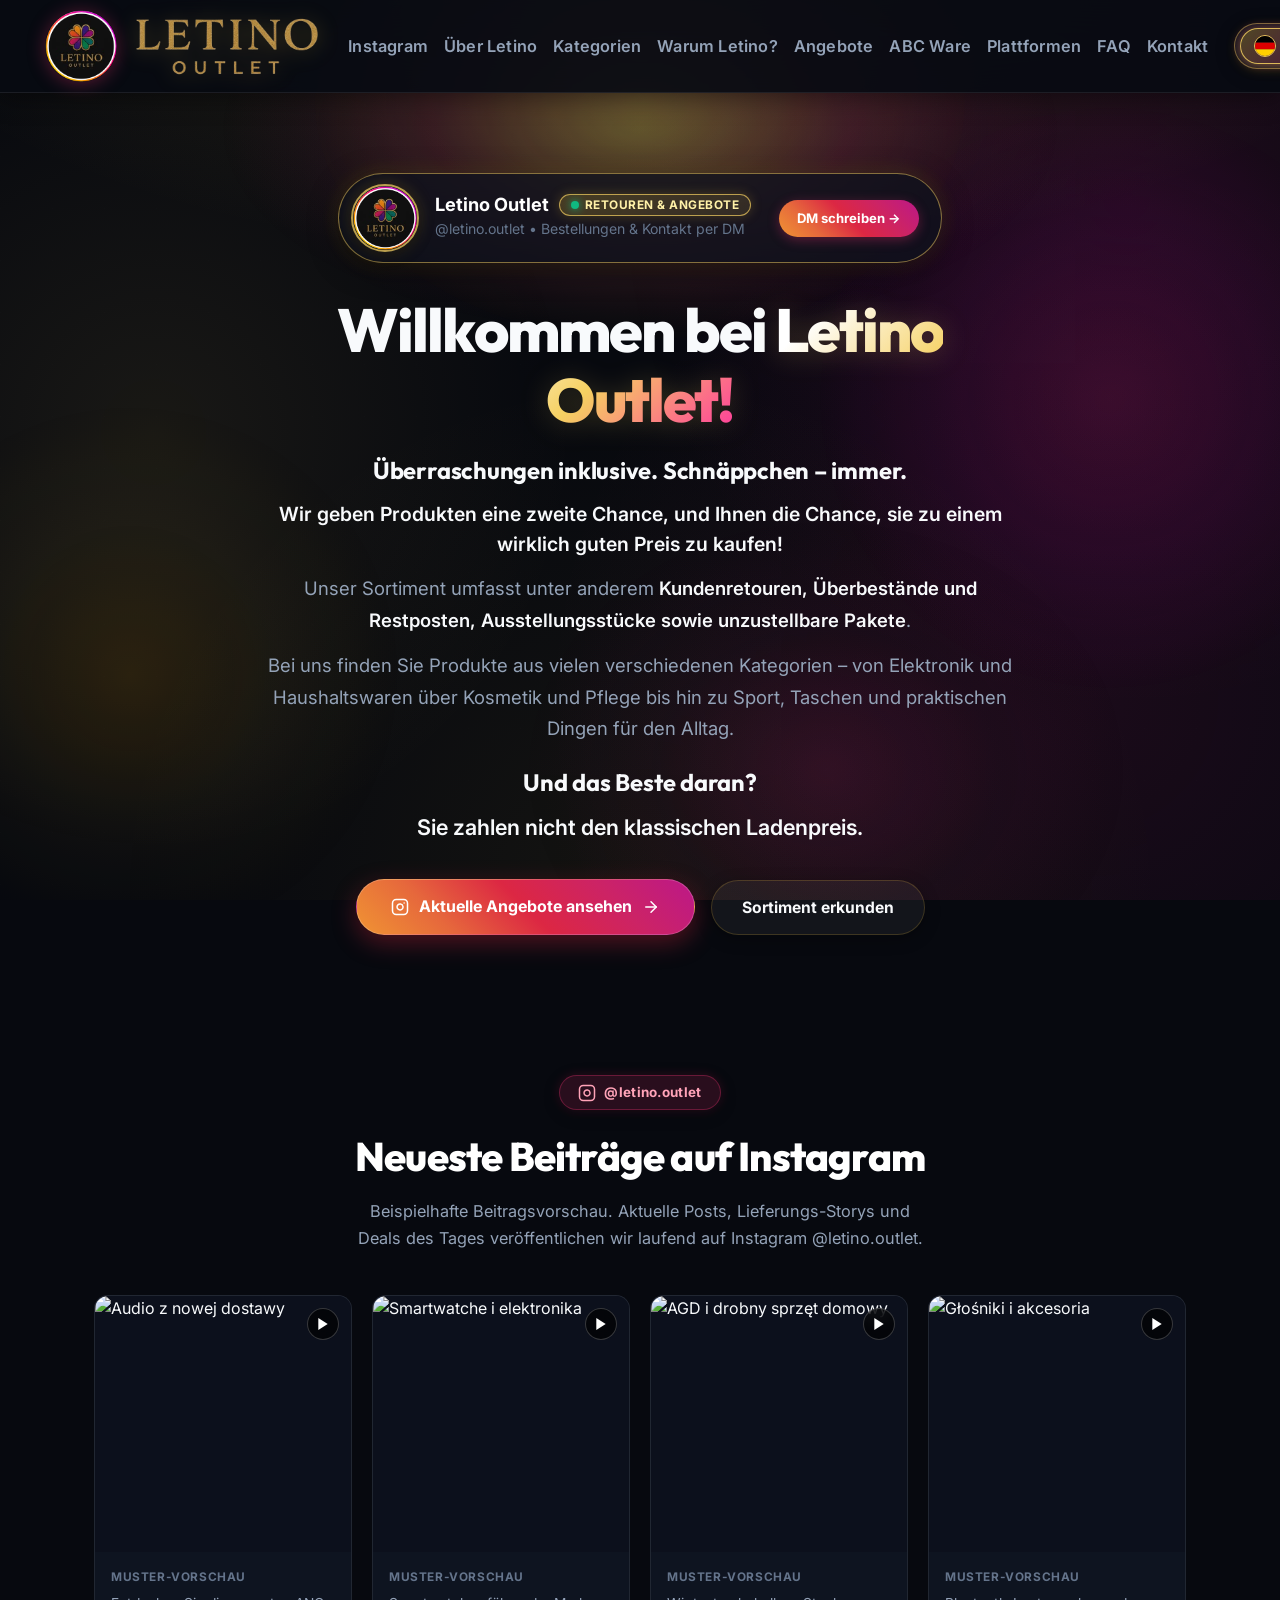
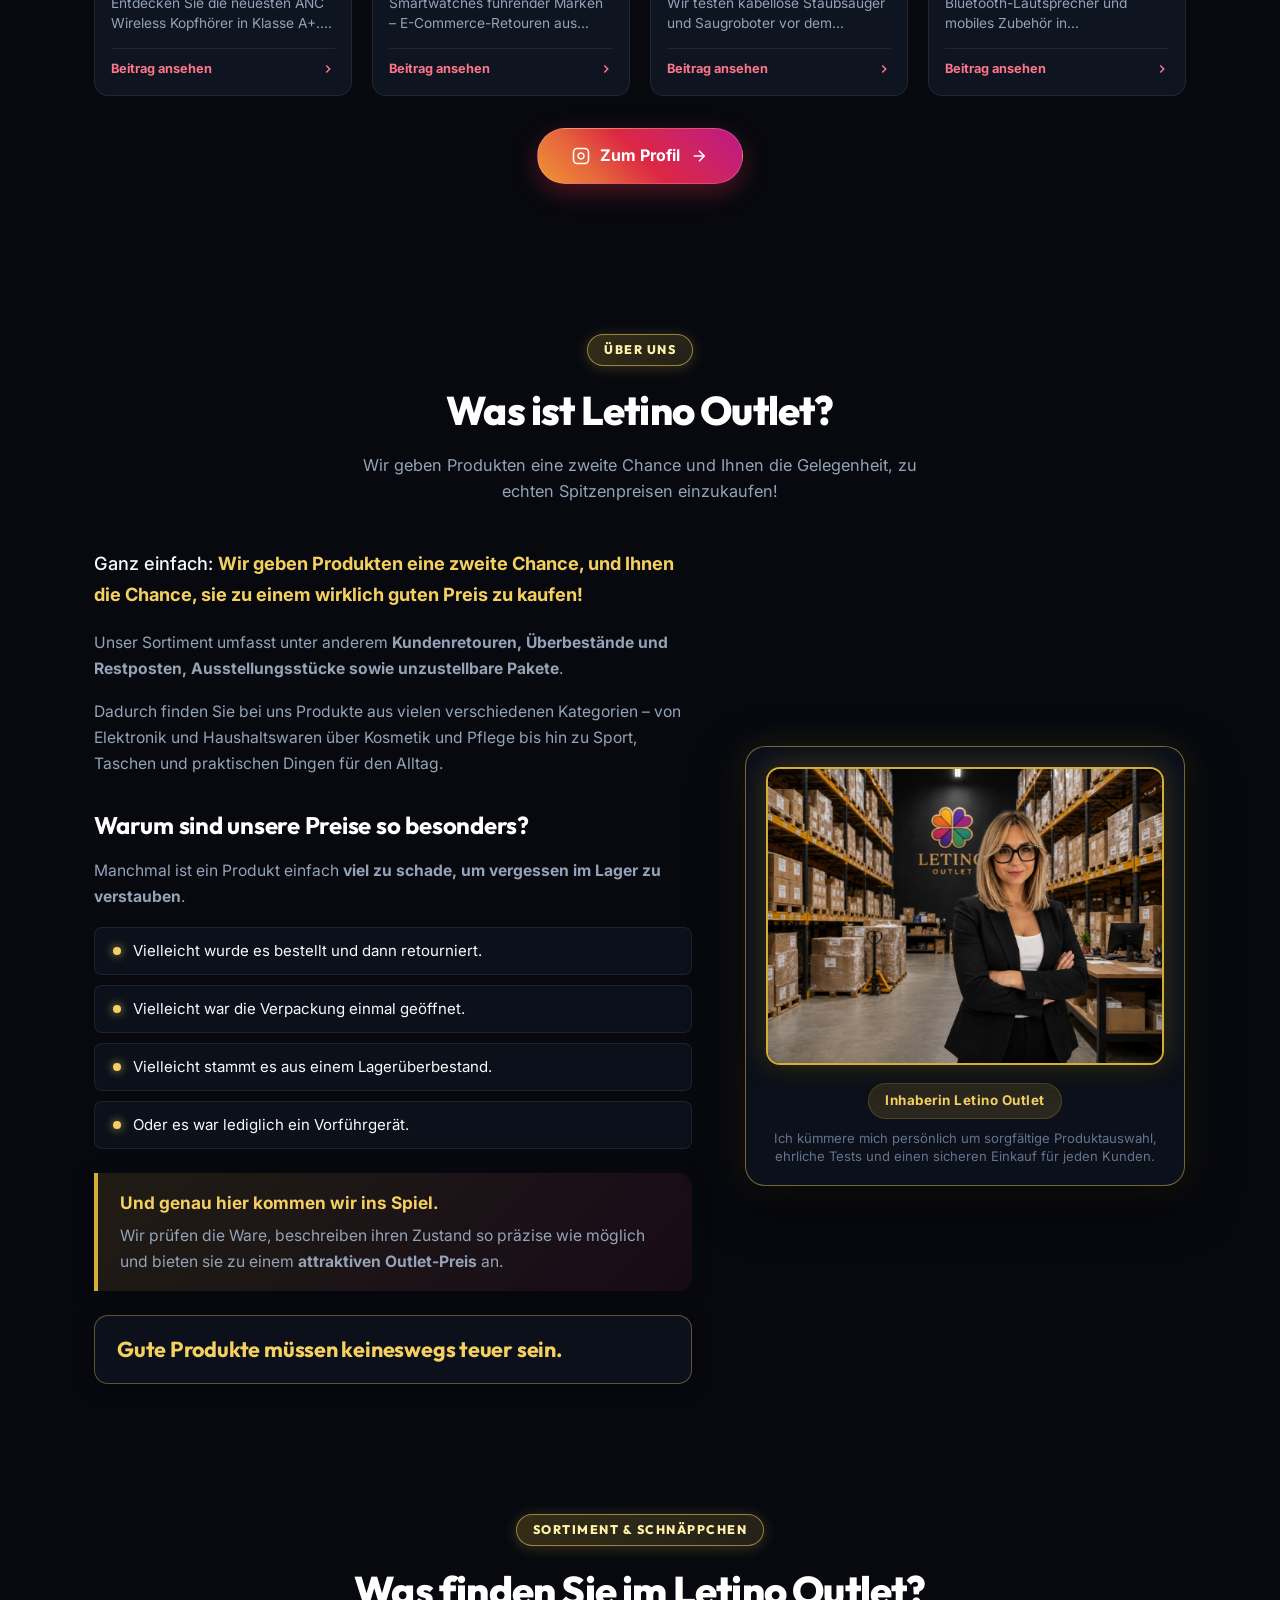
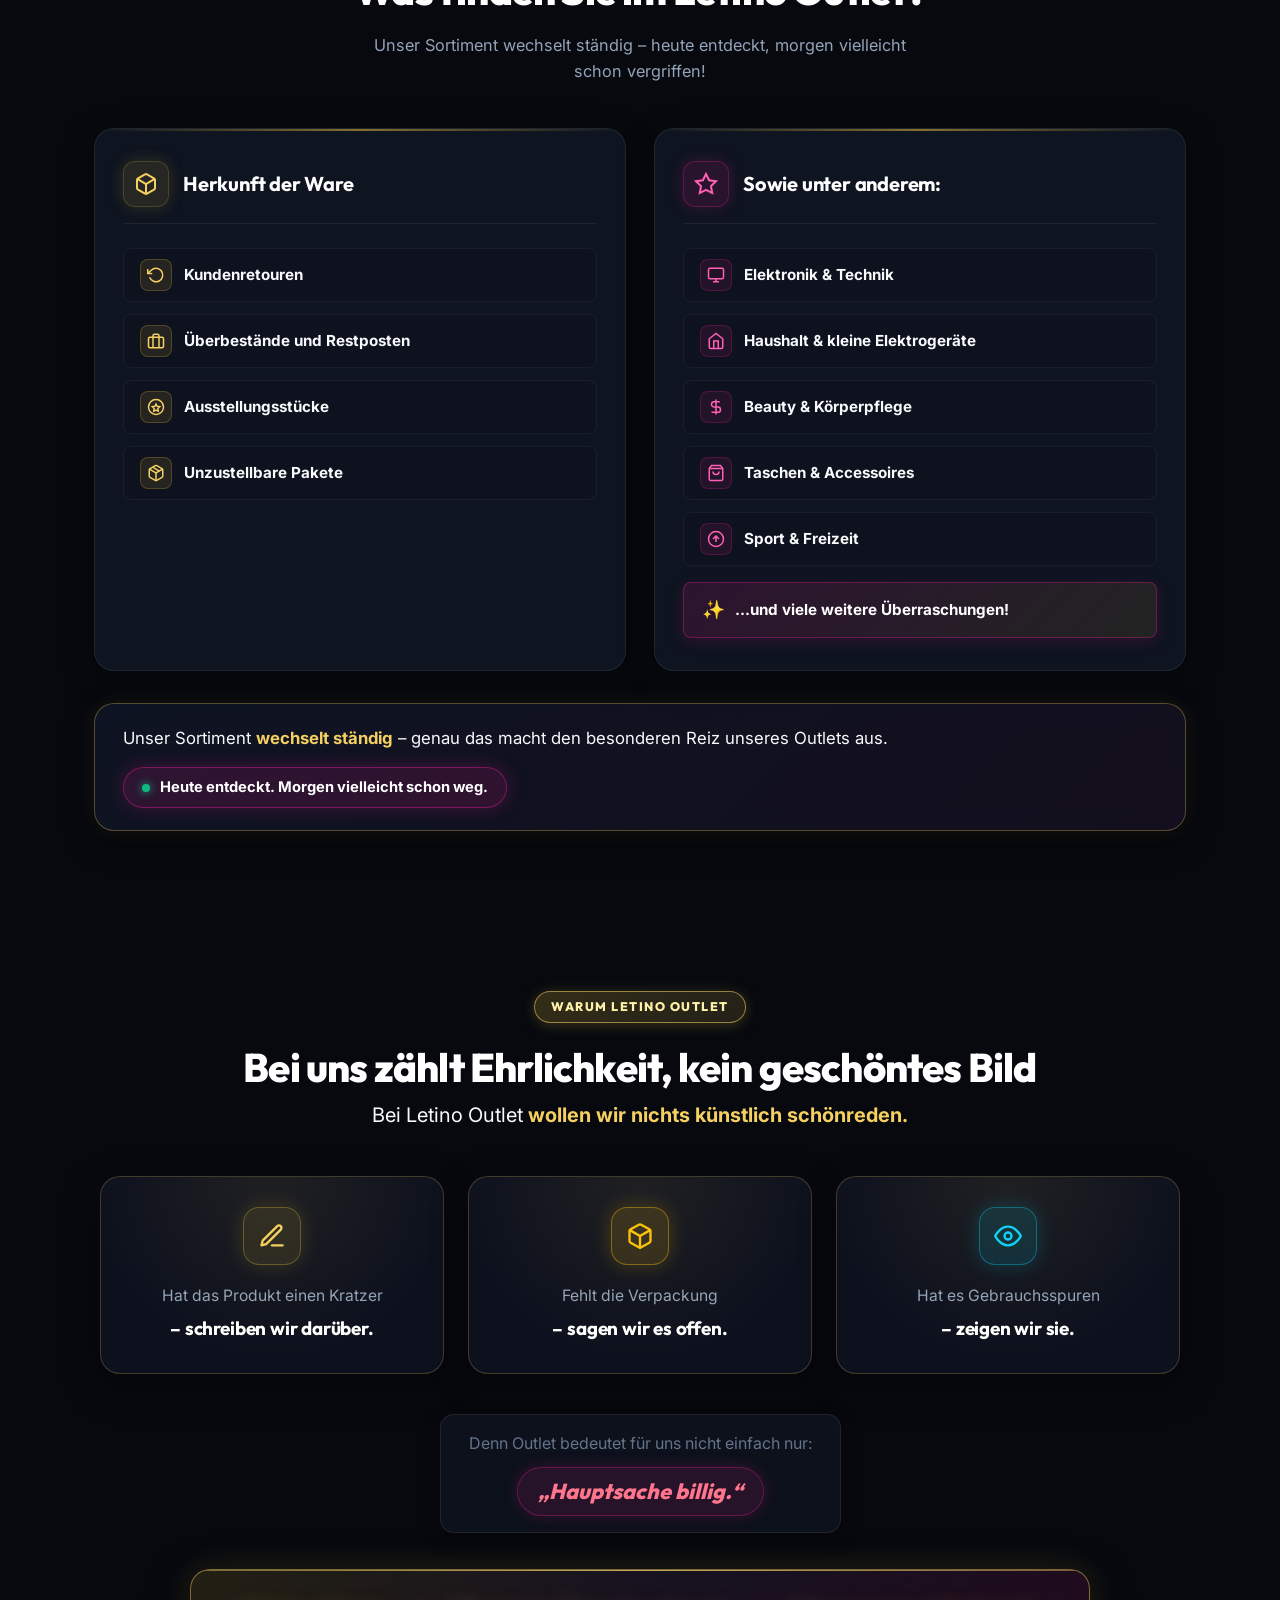
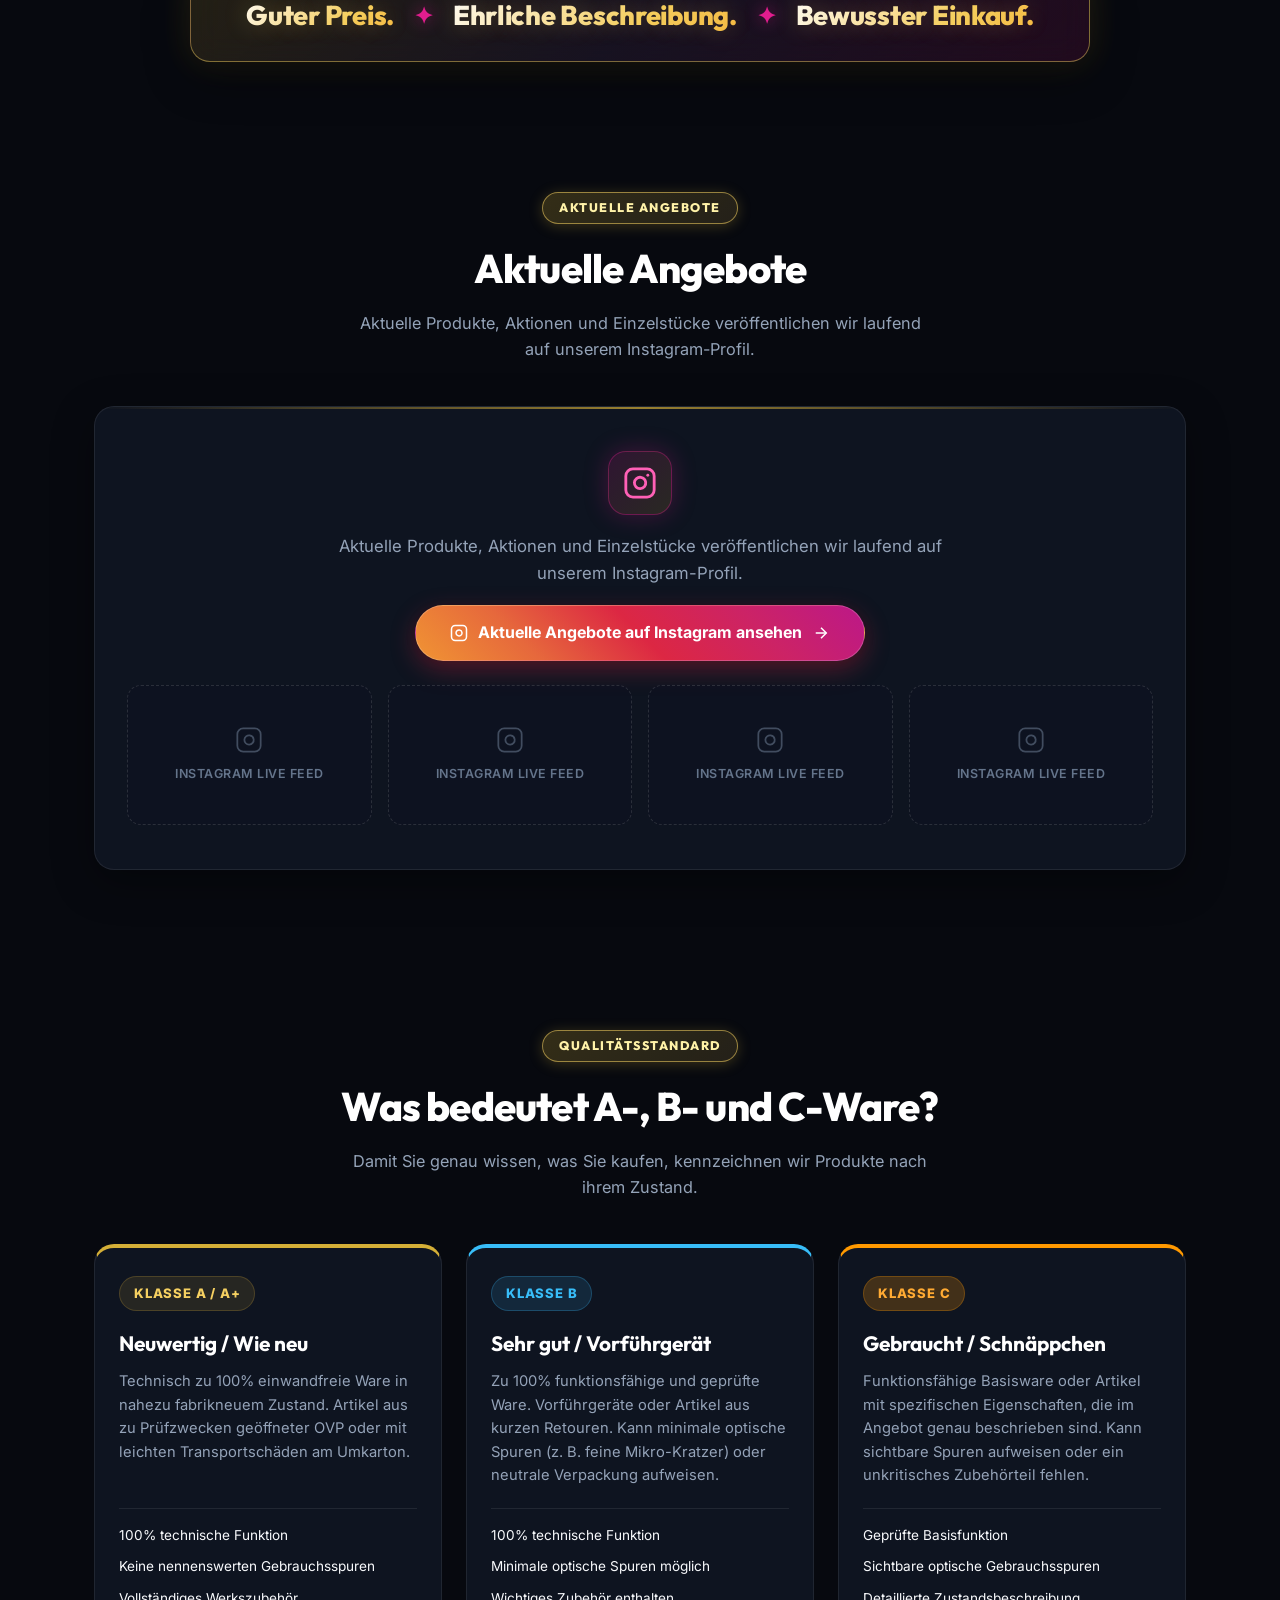
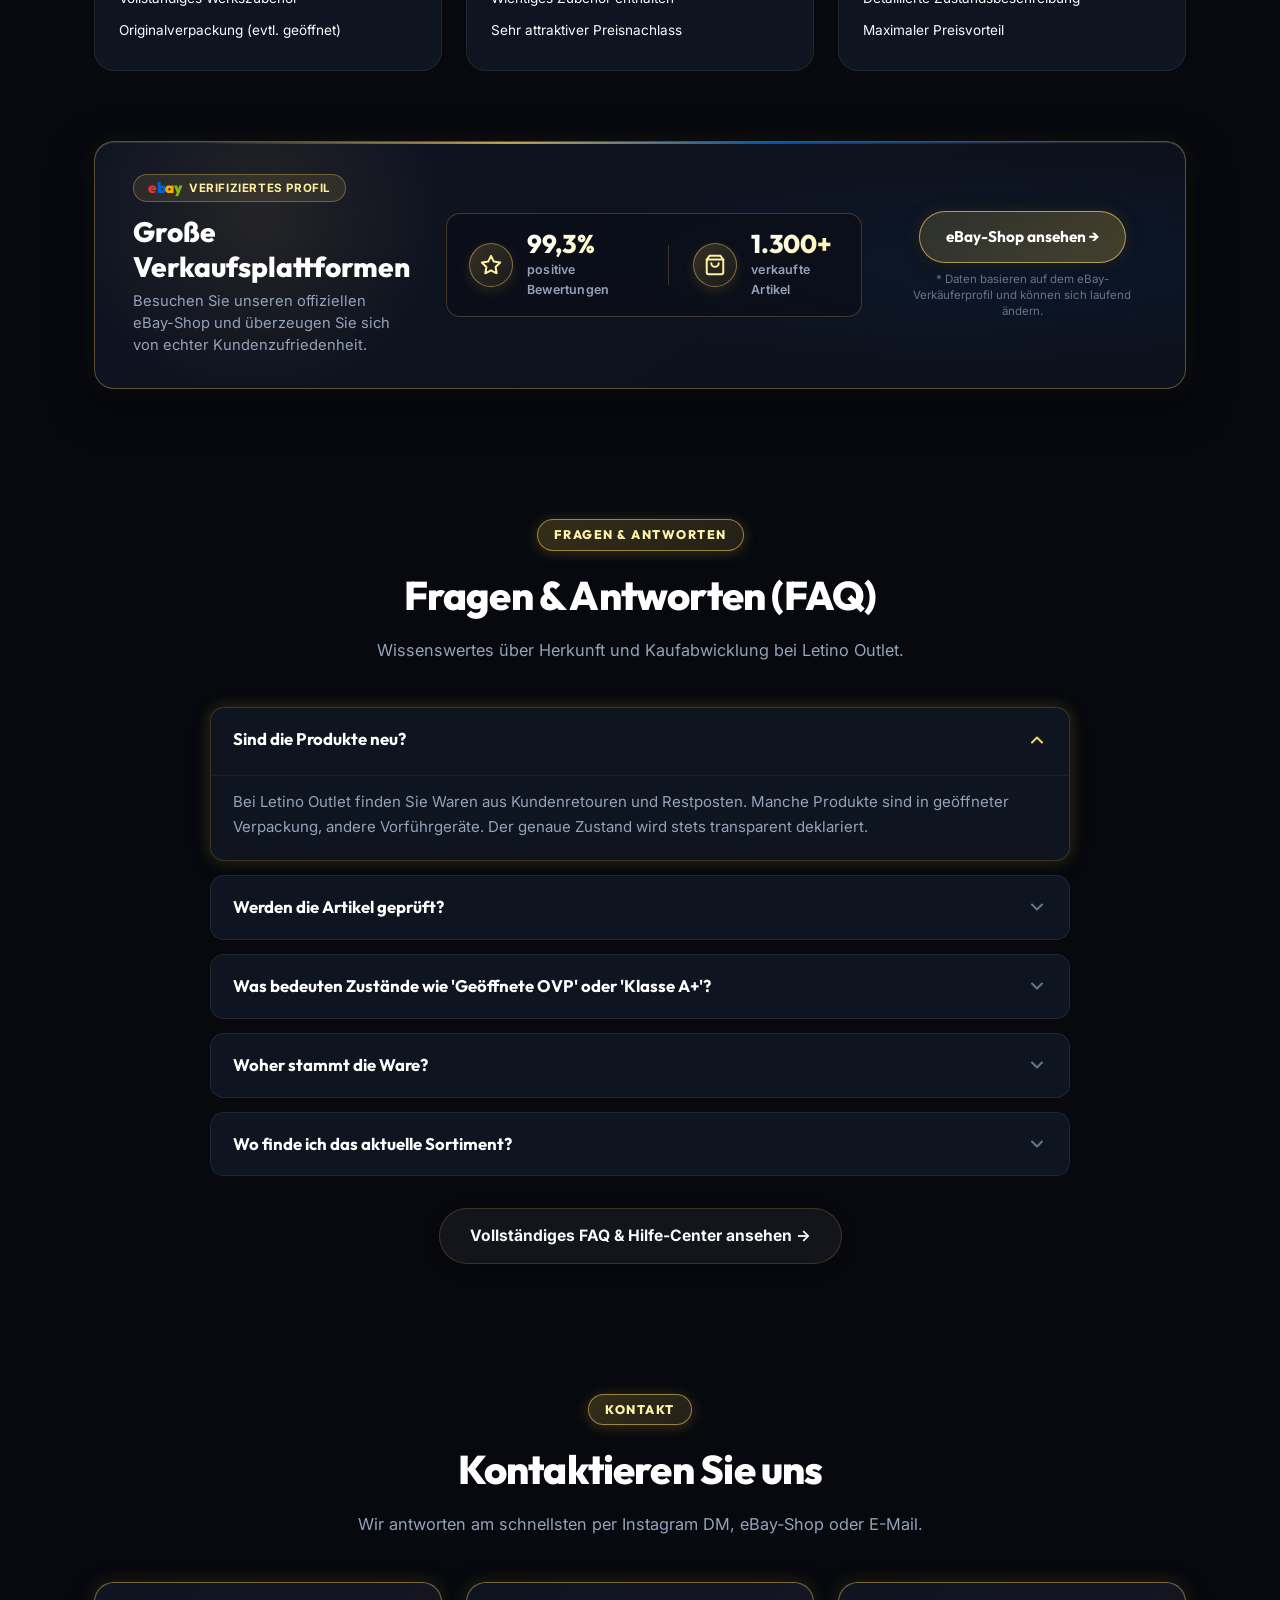
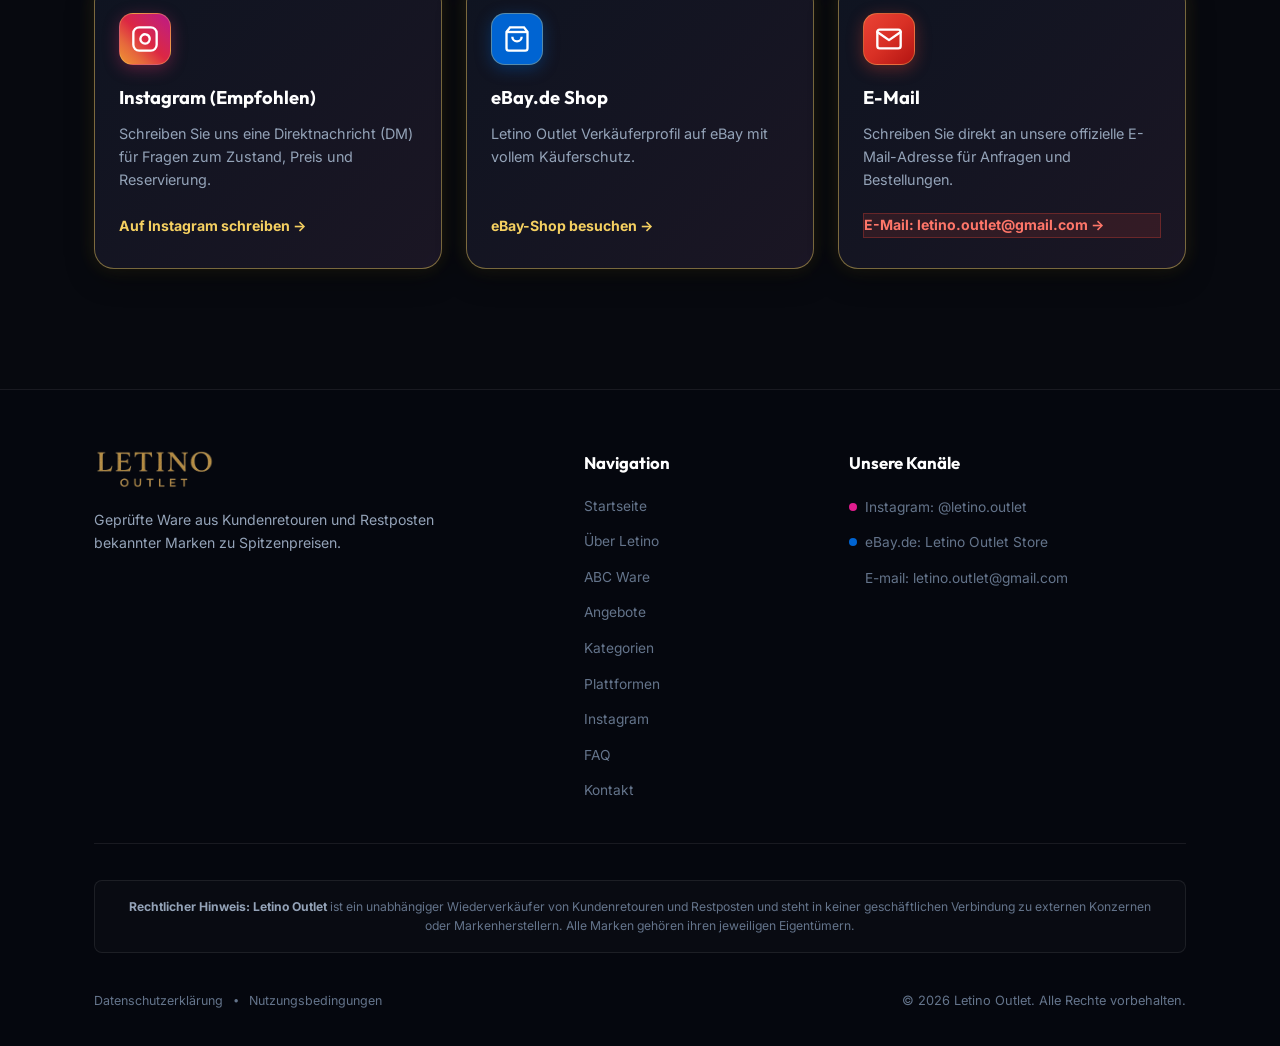
==== index.html @ b2ed319d "Aktualizacja sekcji: wyroznienie haseł, Aktualne Okazje placeholder pod Instagram, wyjasnienie feedu" ====
<!DOCTYPE html>
<html lang="de">
<head>
  <meta charset="UTF-8">
  <meta name="viewport" content="width=device-width, initial-scale=1.0">
  <title id="page-title">Letino Outlet | Retouren & Markenschnäppchen</title>
  <meta name="description" id="page-desc" content="Letino Outlet – geprüfte Ware aus Kundenretouren und Restposten zu Spitzenpreisen.">
  <meta name="referrer" content="strict-origin-when-cross-origin">
  <link rel="canonical" href="https://letino-outlet.pl/">
  
  <!-- Open Graph / Social Sharing -->
  <meta property="og:type" content="website">
  <meta property="og:url" content="https://letino-outlet.pl/">
  <meta property="og:title" content="Letino Outlet | Retouren & Markenschnäppchen">
  <meta property="og:description" content="Geprüfte Ware aus Kundenretouren und Überbeständen. Bekannte Marken zu Spitzenpreisen.">
  <meta property="og:image" content="assets/letino-logo-round.png">
  <meta property="og:locale" content="de_DE">

  <!-- Twitter Meta -->
  <meta name="twitter:card" content="summary_large_image">
  <meta name="twitter:title" content="Letino Outlet | Zwroty konsumenckie i okazje">
  <meta name="twitter:description" content="Sprawdzone produkty pochodzące ze zwrotów konsumenckich i nadwyżek magazynowych. Znane marki w atrakcyjnych cenach.">
  <meta name="twitter:image" content="assets/letino-logo-round.png">

  <!-- Favicon -->
  <link rel="icon" type="image/png" sizes="64x64" href="assets/letino-logo-round.png">
  <link rel="shortcut icon" href="favicon.ico" type="image/x-icon">
  <link rel="apple-touch-icon" href="assets/letino-logo-round.png">

  <!-- Cache Control -->
  <meta http-equiv="Cache-Control" content="no-cache, no-store, must-revalidate">
  <meta http-equiv="Pragma" content="no-cache">
  <meta http-equiv="Expires" content="0">

  <!-- Google Fonts: Outfit & Inter -->
  <link rel="preconnect" href="https://fonts.googleapis.com">
  <link rel="preconnect" href="https://fonts.gstatic.com" crossorigin>
  <link href="https://fonts.googleapis.com/css2?family=Inter:wght@400;500;600;700&family=Outfit:wght@500;600;700;800&display=swap" rel="stylesheet">
  
  <!-- Style CSS z parametrem wersji przeciw pamięci podręcznej (cache) -->
  <link rel="stylesheet" href="style.css?v=3.7">

  <!-- Google Analytics 4 (Właścicielka: wpisz swój identyfikator pomiaru G-XXXXXXXXXX) -->
  <script>
    window.GA_MEASUREMENT_ID = ''; // Wpisz identyfikator z Google Analytics 4 np. 'G-XXXXXXXXXX'
    if (window.GA_MEASUREMENT_ID && window.GA_MEASUREMENT_ID.startsWith('G-')) {
      const gaScript = document.createElement('script');
      gaScript.async = true;
      gaScript.src = 'https://www.googletagmanager.com/gtag/js?id=' + window.GA_MEASUREMENT_ID;
      document.head.appendChild(gaScript);
      window.dataLayer = window.dataLayer || [];
      function gtag(){dataLayer.push(arguments);}
      gtag('js', new Date());
      gtag('config', window.GA_MEASUREMENT_ID);
    }
  </script>

  <!-- Schema.org JSON-LD Structured Data -->
  <script type="application/ld+json">
  {
    "@context": "https://schema.org",
    "@type": "Store",
    "name": "Letino Outlet",
    "description": "Sprawdzone produkty ze zwrotów konsumenckich i nadwyżek magazynowych w atrakcyjnych cenach.",
    "url": "https://letino-outlet.pl/",
    "logo": "https://letino-outlet.pl/assets/letino-logo-round.png",
    "image": "https://letino-outlet.pl/assets/letino-logo-round.png",
    "priceRange": "$$",
    "sameAs": [
      "https://www.instagram.com/letino.outlet/",
      "https://www.ebay.de/str/letinooutlet"
    ]
  }
  </script>
</head>
<body>

  <!-- Opcjonalna warstwa tła właścicielki (fallback do ambientu z logo) -->
  <div class="custom-bg-layer" aria-hidden="true"></div>

  <!-- Ambientne warstwy oświetlenia (złoto i magenta) -->
  <div class="bg-ambient-layer" aria-hidden="true">
    <div class="ambient-orb orb-gold-top"></div>
    <div class="ambient-orb orb-magenta-right"></div>
    <div class="ambient-orb orb-amber-left"></div>
    <div class="ambient-orb orb-magenta-bottom"></div>
    <div class="bg-mesh-texture"></div>
  </div>

  <!-- Nagłówek i Nawigacja -->
  <header class="header" id="top">
    <div class="header-inner">
      <a href="#top" class="logo" aria-label="Letino Outlet strona główna">
        <img src="assets/letino-logo-round.png" alt="Letino Outlet Sygnet" class="logo-icon-img" width="72" height="72">
        <img src="assets/letino-logo-transparent.png" alt="Letino Outlet Logo" class="logo-banner-img" width="240" height="60">
      </a>

      <!-- Główna nawigacja desktopowa -->
      <nav class="desktop-nav" aria-label="Główna nawigacja">
        <ul class="nav-links">
          <li><a href="#instagram-feed" class="nav-link" data-i18n="nav_instagram">Instagram</a></li>
          <li><a href="#o-letino" class="nav-link" data-i18n="nav_about">O Letino</a></li>
          <li><a href="#kategorie" class="nav-link" data-i18n="nav_categories">Kategorie</a></li>
          <li><a href="#dlaczego-letino" class="nav-link" data-i18n="nav_why">Dlaczego Letino?</a></li>
          <li><a href="#produkty" class="nav-link" data-i18n="nav_deals">Okazje</a></li>
          <li><a href="#abc-ware" class="nav-link" data-i18n="nav_abc">ABC Ware</a></li>
          <li><a href="#platformy" class="nav-link" data-i18n="nav_platforms">Platformy</a></li>
          <li><a href="#faq" class="nav-link" data-i18n="nav_faq">FAQ</a></li>
          <li><a href="#kontakt" class="nav-link" data-i18n="nav_contact">Kontakt</a></li>
        </ul>
      </nav>

      <div class="header-right">
        <!-- Przełącznik języka (DE / EN / PL) -->
        <div class="lang-switcher" role="radiogroup" aria-label="Wybór języka / Language selection">
          <button type="button" class="lang-tile active" data-lang="de" title="Deutsch" aria-label="Deutsche Sprache" role="radio" aria-checked="true">
            <span class="lang-flag-box">
              <svg class="lang-flag-svg" viewBox="0 0 640 480" width="20" height="20" preserveAspectRatio="xMidYMid slice" aria-hidden="true">
                <rect width="640" height="160" fill="#000000"/>
                <rect y="160" width="640" height="160" fill="#DD0000"/>
                <rect y="320" width="640" height="160" fill="#FFCE00"/>
              </svg>
            </span>
            <span class="lang-code">DE</span>
          </button>
          <button type="button" class="lang-tile" data-lang="en" title="English" aria-label="English language" role="radio" aria-checked="false">
            <span class="lang-flag-box">
              <svg class="lang-flag-svg" viewBox="0 0 640 480" width="20" height="20" preserveAspectRatio="xMidYMid slice" aria-hidden="true">
                <path fill="#012169" d="M0 0h640v480H0z"/>
                <path fill="#FFF" d="m75 0 244 181L562 0h78v62L400 241l240 178v61h-80L320 301 81 480H0v-60l239-178L0 64V0h75z"/>
                <path fill="#C8102E" d="m424 288 216 159v33h-44L380 318l44-30zM640 0v10L456 148l44 32L640 70V0zM196 192 0 47V0h40l200 148-44 44zm-16 96L0 410v70h20l200-149-40-43z"/>
                <path fill="#FFF" d="M241 0v480h160V0H241zM0 160v160h640V160H0z"/>
                <path fill="#C8102E" d="M267 0v480h106V0H267zM0 187v106h640V187H0z"/>
              </svg>
            </span>
            <span class="lang-code">EN</span>
          </button>
          <button type="button" class="lang-tile" data-lang="pl" title="Polski" aria-label="Język Polski" role="radio" aria-checked="false">
            <span class="lang-flag-box">
              <svg class="lang-flag-svg" viewBox="0 0 640 480" width="20" height="20" preserveAspectRatio="xMidYMid slice" aria-hidden="true">
                <rect width="640" height="240" fill="#FFFFFF"/>
                <rect y="240" width="640" height="240" fill="#DC143C"/>
              </svg>
            </span>
            <span class="lang-code">PL</span>
          </button>
        </div>

        <!-- Przycisk Instagram w nawigacji -->
        <a href="https://www.instagram.com/letino.outlet/" target="_blank" rel="noopener noreferrer" class="nav-ig-btn" aria-label="Odwiedź profil Instagram Letino Outlet">
          <span class="nav-ig-icon-wrap">
            <svg class="ig-icon" viewBox="0 0 24 24" fill="none" stroke="currentColor" stroke-width="2" stroke-linecap="round" stroke-linejoin="round" aria-hidden="true">
              <rect x="2" y="2" width="20" height="20" rx="5" ry="5"></rect>
              <path d="M16 11.37A4 4 0 1 1 12.63 8 4 4 0 0 1 16 11.37z"></path>
              <line x1="17.5" y1="6.5" x2="17.51" y2="6.5"></line>
            </svg>
          </span>
          <span class="nav-ig-content">
            <span class="nav-ig-tag">Instagram</span>
            <span class="nav-ig-handle">@letino.outlet</span>
          </span>
          <svg class="nav-ig-arrow" viewBox="0 0 24 24" fill="none" stroke="currentColor" stroke-width="2.5" aria-hidden="true">
            <path d="M5 12h14M12 5l7 7-7 7"/>
          </svg>
        </a>

        <!-- Przycisk Menu Mobilnego -->
        <button type="button" class="mobile-menu-toggle" id="mobileMenuBtn" aria-expanded="false" aria-controls="mobileDrawer" aria-label="Otwórz menu nawigacji">
          <span class="hamburger-bar"></span>
          <span class="hamburger-bar"></span>
          <span class="hamburger-bar"></span>
        </button>
      </div>
    </div>
  </header>

  <!-- Mobilny Panel Nawigacji (Drawer) -->
  <div class="mobile-drawer" id="mobileDrawer" aria-hidden="true">
    <div class="mobile-drawer-backdrop" id="mobileDrawerBackdrop"></div>
    <div class="mobile-drawer-content" role="dialog" aria-modal="true" aria-label="Menu mobilne">
      <div class="mobile-drawer-header">
        <a href="#top" class="mobile-drawer-logo">
          <img src="assets/letino-logo-round.png" alt="Letino Outlet" class="mobile-drawer-icon" width="36" height="36">
          <span class="mobile-drawer-title">Letino Outlet</span>
        </a>
        <button type="button" class="mobile-drawer-close" id="mobileDrawerClose" aria-label="Zamknij menu">
          <svg viewBox="0 0 24 24" width="24" height="24" fill="none" stroke="currentColor" stroke-width="2" stroke-linecap="round" stroke-linejoin="round">
            <line x1="18" y1="6" x2="6" y2="18"></line>
            <line x1="6" y1="6" x2="18" y2="18"></line>
          </svg>
        </button>
      </div>

      <nav class="mobile-nav-links">
        <a href="#top" class="mobile-nav-link" data-i18n="nav_home">Strona Główna</a>
        <a href="#instagram-feed" class="mobile-nav-link" data-i18n="nav_instagram">Instagram</a>
        <a href="#o-letino" class="mobile-nav-link" data-i18n="nav_about">O Letino</a>
        <a href="#kategorie" class="mobile-nav-link" data-i18n="nav_categories">Kategorie</a>
        <a href="#dlaczego-letino" class="mobile-nav-link" data-i18n="nav_why">Dlaczego Letino?</a>
        <a href="#produkty" class="mobile-nav-link" data-i18n="nav_deals">Okazje</a>
        <a href="#abc-ware" class="mobile-nav-link" data-i18n="nav_abc">ABC Ware</a>
        <a href="#platformy" class="mobile-nav-link" data-i18n="nav_platforms">Platformy</a>
        <a href="#faq" class="mobile-nav-link" data-i18n="nav_faq">FAQ</a>
        <a href="#kontakt" class="mobile-nav-link" data-i18n="nav_contact">Kontakt</a>
      </nav>

      <div class="mobile-drawer-footer">
        <a href="https://www.instagram.com/letino.outlet/" target="_blank" rel="noopener noreferrer" class="btn btn-ig-primary mobile-btn-ig">
          <svg class="ig-icon" viewBox="0 0 24 24" fill="none" stroke="currentColor" stroke-width="2">
            <rect x="2" y="2" width="20" height="20" rx="5" ry="5"></rect>
            <path d="M16 11.37A4 4 0 1 1 12.63 8 4 4 0 0 1 16 11.37z"></path>
            <line x1="17.5" y1="6.5" x2="17.51" y2="6.5"></line>
          </svg>
          <span>Instagram @letino.outlet</span>
        </a>
      </div>
    </div>
  </div>

  <main>
    <!-- HERO SECTION -->
    <section class="hero" id="hero">
      <div class="hero-glow"></div>
      <div class="container hero-inner">

        <!-- Karta profilu Instagram -->
        <a href="https://www.instagram.com/letino.outlet/" target="_blank" rel="noopener noreferrer" class="hero-brand-card" aria-label="Odwiedź profil Letino Outlet na Instagramie">
          <div class="hero-brand-avatar-wrap">
            <img src="assets/letino-logo-round.png" alt="Letino Outlet Avatar" class="hero-brand-avatar" width="68" height="68">
          </div>
          <div class="hero-brand-meta">
            <div class="hero-brand-name">
              <span>Letino Outlet</span>
              <span class="hero-live-badge" data-i18n="hero_live_badge"><span class="pulse-dot"></span> ZWROTY & OKAZJE</span>
            </div>
            <span class="hero-brand-sub" data-i18n="hero_brand_sub">@letino.outlet &bull; Zamówienia i kontakt przez DM</span>
          </div>
          <span class="hero-brand-arrow" data-i18n="hero_brand_arrow">Napisz DM &rarr;</span>
        </a>

        <!-- Główny Nagłówek H1 -->
        <h1 class="hero-title" data-i18n="hero_title">
          Witamy w <span class="gradient-text">Letino Outlet!</span>
        </h1>

        <div class="hero-subtitle" data-i18n="hero_subtitle">
          <h3 class="hero-subheading">Niespodzianki w pakiecie. Okazje – zawsze.</h3>
          <p class="hero-lead"><strong>Dajemy produktom drugą szansę, a Tobie dajemy szansę kupić je w naprawdę dobrej cenie!</strong></p>
          <p>Nasz asortyment obejmuje między innymi <strong>zwroty konsumenckie, nadwyżki i końcówki magazynowe, produkty powystawowe oraz nieodebrane przesyłki</strong>.</p>
          <p>Znajdziesz u nas produkty z wielu różnych kategorii – od elektroniki i artykułów gospodarstwa domowego, przez kosmetykę i pielęgnację, aż po sport, torby i praktyczne rzeczy na co dzień.</p>
          <h3 class="hero-subheading">A najlepsze?</h3>
          <p class="hero-highlight"><strong>Nie płacisz klasycznej ceny sklepowej.</strong></p>
        </div>

        <div class="hero-cta">
          <a href="https://www.instagram.com/letino.outlet/" target="_blank" rel="noopener noreferrer" class="btn btn-ig-primary">
            <svg class="ig-icon" viewBox="0 0 24 24" fill="none" stroke="currentColor" stroke-width="2" stroke-linecap="round" stroke-linejoin="round" aria-hidden="true">
              <rect x="2" y="2" width="20" height="20" rx="5" ry="5"></rect>
              <path d="M16 11.37A4 4 0 1 1 12.63 8 4 4 0 0 1 16 11.37z"></path>
              <line x1="17.5" y1="6.5" x2="17.51" y2="6.5"></line>
            </svg>
            <span data-i18n="hero_cta">Zobacz aktualne okazje</span>
            <svg class="arrow-icon" viewBox="0 0 24 24" fill="none" stroke="currentColor" stroke-width="2" stroke-linecap="round" stroke-linejoin="round" aria-hidden="true">
              <line x1="5" y1="12" x2="19" y2="12"></line>
              <polyline points="12 5 19 12 12 19"></polyline>
            </svg>
          </a>

          <a href="#produkty" class="btn btn-secondary" data-i18n="hero_cta_secondary">
            <span>Przeglądaj ofertę</span>
            <svg viewBox="0 0 24 24" width="18" height="18" fill="none" stroke="currentColor" stroke-width="2" aria-hidden="true">
              <line x1="12" y1="5" x2="12" y2="19"></line>
              <polyline points="19 12 12 19 5 12"></polyline>
            </svg>
          </a>
        </div>
      </div>
    </section>

    <!-- SEKCJA: PUBLIKACJE Z INSTAGRAMA (LIVE FEED) -->
    <section class="ig-feed-section" id="instagram-feed">
      <div class="container">
        <div class="section-title-wrap">
          <div class="ig-badge-pill" style="margin: 0 auto 14px; width: fit-content;">
            <svg viewBox="0 0 24 24" width="18" height="18" fill="none" stroke="currentColor" stroke-width="2" aria-hidden="true">
              <rect x="2" y="2" width="20" height="20" rx="5" ry="5"></rect>
              <path d="M16 11.37A4 4 0 1 1 12.63 8 4 4 0 0 1 16 11.37z"></path>
              <line x1="17.5" y1="6.5" x2="17.51" y2="6.5"></line>
            </svg>
            <span>@letino.outlet</span>
          </div>
          <h2 class="section-heading" data-i18n="ig_feed_heading">Najnowsze Publikacje z Instagrama</h2>
          <p class="section-subtext" data-i18n="ig_feed_subtext">
            Przykładowy podgląd publikacji. Aktualne posty, relacje z nowych dostaw i okazje dnia publikujemy na bieżąco na naszym profilu Instagram @letino.outlet.
          </p>
        </div>

        <div class="ig-feed-grid" id="instagramFeedGrid" data-feed-status="preview">
          <!-- Karta 1 -->
          <a href="https://www.instagram.com/letino.outlet/" target="_blank" rel="noopener noreferrer" class="ig-feed-card">
            <div class="ig-feed-media">
              <img src="https://images.unsplash.com/photo-1546435770-a3e426bf472b?auto=format&fit=crop&w=600&q=80" alt="Audio z nowej dostawy" loading="lazy">
              <div class="ig-feed-type-badge">
                <svg viewBox="0 0 24 24" width="16" height="16" fill="currentColor"><polygon points="5 3 19 12 5 21 5 3"></polygon></svg>
              </div>
            </div>
            <div class="ig-feed-body">
              <span class="ig-feed-date" data-i18n="ig_post_tag">Wzór poglądowy</span>
              <p class="ig-feed-caption" data-i18n="ig_post_1_cap">Sprawdź najnowsze słuchawki bezprzewodowe z aktywacją ANC w klasie A+. Szczegóły w relacji!</p>
              <div class="ig-feed-footer">
                <span data-i18n="ig_view_post">Zobacz post</span>
                <svg viewBox="0 0 24 24" fill="none" stroke="currentColor" stroke-width="2.5"><polyline points="9 18 15 12 9 6"></polyline></svg>
              </div>
            </div>
          </a>

          <!-- Karta 2 -->
          <a href="https://www.instagram.com/letino.outlet/" target="_blank" rel="noopener noreferrer" class="ig-feed-card">
            <div class="ig-feed-media">
              <img src="https://images.unsplash.com/photo-1523275335684-37898b6baf30?auto=format&fit=crop&w=600&q=80" alt="Smartwatche i elektronika" loading="lazy">
              <div class="ig-feed-type-badge">
                <svg viewBox="0 0 24 24" width="16" height="16" fill="currentColor"><polygon points="5 3 19 12 5 21 5 3"></polygon></svg>
              </div>
            </div>
            <div class="ig-feed-body">
              <span class="ig-feed-date" data-i18n="ig_post_tag">Wzór poglądowy</span>
              <p class="ig-feed-caption" data-i18n="ig_post_2_cap">Zegarki i smartbandy znanych marek – zwroty e-commerce z rynku niemieckiego w super cenach.</p>
              <div class="ig-feed-footer">
                <span data-i18n="ig_view_post">Zobacz post</span>
                <svg viewBox="0 0 24 24" fill="none" stroke="currentColor" stroke-width="2.5"><polyline points="9 18 15 12 9 6"></polyline></svg>
              </div>
            </div>
          </a>

          <!-- Karta 3 -->
          <a href="https://www.instagram.com/letino.outlet/" target="_blank" rel="noopener noreferrer" class="ig-feed-card">
            <div class="ig-feed-media">
              <img src="https://images.unsplash.com/photo-1558317374-067fb5f30001?auto=format&fit=crop&w=600&q=80" alt="AGD i drobny sprzęt domowy" loading="lazy">
              <div class="ig-feed-type-badge">
                <svg viewBox="0 0 24 24" width="16" height="16" fill="currentColor"><polygon points="5 3 19 12 5 21 5 3"></polygon></svg>
              </div>
            </div>
            <div class="ig-feed-body">
              <span class="ig-feed-date" data-i18n="ig_post_tag">Wzór poglądowy</span>
              <p class="ig-feed-caption" data-i18n="ig_post_3_cap">Testujemy odkurzacze pionowe i roboty sprzątające przed wystawieniem. Pełna sprawność gwarantowana.</p>
              <div class="ig-feed-footer">
                <span data-i18n="ig_view_post">Zobacz post</span>
                <svg viewBox="0 0 24 24" fill="none" stroke="currentColor" stroke-width="2.5"><polyline points="9 18 15 12 9 6"></polyline></svg>
              </div>
            </div>
          </a>

          <!-- Karta 4 -->
          <a href="https://www.instagram.com/letino.outlet/" target="_blank" rel="noopener noreferrer" class="ig-feed-card">
            <div class="ig-feed-media">
              <img src="https://images.unsplash.com/photo-1608043152269-423dbba4e7e1?auto=format&fit=crop&w=600&q=80" alt="Głośniki i akcesoria" loading="lazy">
              <div class="ig-feed-type-badge">
                <svg viewBox="0 0 24 24" width="16" height="16" fill="currentColor"><polygon points="5 3 19 12 5 21 5 3"></polygon></svg>
              </div>
            </div>
            <div class="ig-feed-body">
              <span class="ig-feed-date" data-i18n="ig_post_tag">Wzór poglądowy</span>
              <p class="ig-feed-caption" data-i18n="ig_post_4_cap">Głośniki Bluetooth i akcesoria mobilne w oryginalnych zestawach fabrycznych. Napisz do nas DM!</p>
              <div class="ig-feed-footer">
                <span data-i18n="ig_view_post">Zobacz post</span>
                <svg viewBox="0 0 24 24" fill="none" stroke="currentColor" stroke-width="2.5"><polyline points="9 18 15 12 9 6"></polyline></svg>
              </div>
            </div>
          </a>
        </div>

        <div class="ig-feed-header-action" style="margin-top: 32px; text-align: center;">
          <a href="https://www.instagram.com/letino.outlet/" target="_blank" rel="noopener noreferrer" class="btn btn-ig-primary">
            <svg class="ig-icon" viewBox="0 0 24 24" fill="none" stroke="currentColor" stroke-width="2" aria-hidden="true">
              <rect x="2" y="2" width="20" height="20" rx="5" ry="5"></rect>
              <path d="M16 11.37A4 4 0 1 1 12.63 8 4 4 0 0 1 16 11.37z"></path>
              <line x1="17.5" y1="6.5" x2="17.51" y2="6.5"></line>
            </svg>
            <span data-i18n="ig_banner_btn">Obserwuj profil @letino.outlet</span>
            <svg class="arrow-icon" viewBox="0 0 24 24" fill="none" stroke="currentColor" stroke-width="2" aria-hidden="true">
              <line x1="5" y1="12" x2="19" y2="12"></line>
              <polyline points="12 5 19 12 12 19"></polyline>
            </svg>
          </a>
        </div>
      </div>
    </section>

    <!-- SEKCJA: O LETINO -->
    <section class="about-section" id="o-letino">
      <div class="container">
        <div class="section-title-wrap">
          <span class="section-badge" data-i18n="about_badge">POZNAJ NAS</span>
          <h2 class="section-heading" data-i18n="about_heading">Czym jest Letino Outlet?</h2>
          <p class="section-subtext" data-i18n="about_subtext">Dajemy produktom drugą szansę, a Tobie szansę kupić je w naprawdę dobrej cenie!</p>
        </div>

        <div class="about-grid">
          <div class="about-content">
            <p class="about-lead" data-i18n="about_lead">
              To proste: <strong>dajemy produktom drugą szansę, a Tobie dajemy szansę kupić je w naprawdę dobrej cenie!</strong>
            </p>
            <p class="about-text" data-i18n="about_text_1">
              Nasz asortyment obejmuje między innymi <strong>zwroty konsumenckie, nadwyżki i końcówki magazynowe, produkty powystawowe oraz nieodebrane przesyłki</strong>.
            </p>
            <p class="about-text" data-i18n="about_text_2">
              Dzięki temu znajdziesz u nas produkty z wielu różnych kategorii – od elektroniki i artykułów gospodarstwa domowego, przez kosmetykę i pielęgnację, aż po sport, torby i praktyczne rzeczy na co dzień.
            </p>

            <h3 class="about-subheading" data-i18n="about_subheading_1">Dlaczego nasze ceny są takie wyjątkowe?</h3>

            <p class="about-text" data-i18n="about_text_3">
              Czasami produkt jest po prostu <strong>zbyt dobry, żeby leżał zapomniany w magazynie</strong>.
            </p>

            <ul class="about-reasons-list" data-i18n="about_reasons">
              <li><span class="reason-dot"></span> Może został zamówiony, a następnie zwrócony.</li>
              <li><span class="reason-dot"></span> Może miał otwarte opakowanie.</li>
              <li><span class="reason-dot"></span> Może pochodzi z nadwyżki magazynowej.</li>
              <li><span class="reason-dot"></span> A może był tylko produktem wystawowym.</li>
            </ul>

            <div class="about-highlight-box">
              <p class="about-highlight-lead" data-i18n="about_highlight_lead"><strong>I właśnie wtedy wkraczamy my.</strong></p>
              <p class="about-text" data-i18n="about_highlight_text">Sprawdzamy towar, możliwie dokładnie opisujemy jego stan, a następnie oferujemy go w <strong>atrakcyjnej cenie outletowej</strong>.</p>
            </div>

            <div class="about-closing-banner">
              <h3 class="about-closing-title" data-i18n="about_closing_title">Dobre produkty wcale nie muszą być drogie.</h3>
            </div>
          </div>

          <div class="about-media-col">
            <div class="owner-card-wrap">
              <div class="owner-photo-slot" id="ownerPhotoSlot">
                <img src="assets/wlascicielka.jpg" alt="Właścicielka Letino Outlet w magazynie" class="owner-photo-img" width="1024" height="768" loading="lazy">
              </div>
              <div class="owner-badge" data-i18n="about_owner_badge">Właścicielka Letino Outlet</div>
              <p class="owner-note" data-i18n="about_owner_note">Osobiście dbam o staranną selekcję, rzetelne testy i bezpieczne zakupy dla każdego klienta.</p>
            </div>
          </div>
        </div>
      </div>
    </section>

    <!-- SEKCJA: CO ZNAJDZIESZ W LETINO OUTLET? (ASORTYMENT) -->
    <section class="categories-section" id="kategorie">
      <div class="container">
        <div class="section-title-wrap">
          <span class="section-badge" data-i18n="cat_badge">ASORTYMENT &amp; OKAZJE</span>
          <h2 class="section-heading" data-i18n="cat_heading">Co znajdziesz w Letino Outlet?</h2>
          <p class="section-subtext" data-i18n="cat_subtext">Nasz asortyment ciągle się zmienia – dziś znalezione, jutro może już go nie być!</p>
        </div>

        <div class="what-find-grid">
          <!-- Kolumna 1: Pochodzenie towaru -->
          <div class="what-find-card">
            <div class="what-find-card-header">
              <div class="what-find-icon-wrap">
                <svg viewBox="0 0 24 24" width="24" height="24" fill="none" stroke="currentColor" stroke-width="2" aria-hidden="true">
                  <path d="M21 16V8a2 2 0 0 0-1-1.73l-7-4a2 2 0 0 0-2 0l-7 4A2 2 0 0 0 3 8v8a2 2 0 0 0 1 1.73l7 4a2 2 0 0 0 2 0l7-4A2 2 0 0 0 21 16z"></path>
                  <polyline points="3.27 6.96 12 12.01 20.73 6.96"></polyline>
                  <line x1="12" y1="22.08" x2="12" y2="12"></line>
                </svg>
              </div>
              <h3 class="what-find-title" data-i18n="cat_sources_title">Pochodzenie towaru</h3>
            </div>
            <ul class="what-find-list" data-i18n="cat_sources_list">
              <li class="what-find-item">
                <span class="item-icon-pill">
                  <svg viewBox="0 0 24 24" width="18" height="18" fill="none" stroke="currentColor" stroke-width="2"><polyline points="1 4 1 10 7 10"></polyline><path d="M3.51 15a9 9 0 1 0 2.13-9.36L1 10"></path></svg>
                </span>
                <strong>Zwroty konsumenckie</strong>
              </li>
              <li class="what-find-item">
                <span class="item-icon-pill">
                  <svg viewBox="0 0 24 24" width="18" height="18" fill="none" stroke="currentColor" stroke-width="2"><rect x="2" y="7" width="20" height="14" rx="2" ry="2"></rect><path d="M16 21V5a2 2 0 0 0-2-2h-4a2 2 0 0 0-2 2v16"></path></svg>
                </span>
                <strong>Nadwyżki i końcówki magazynowe</strong>
              </li>
              <li class="what-find-item">
                <span class="item-icon-pill">
                  <svg viewBox="0 0 24 24" width="18" height="18" fill="none" stroke="currentColor" stroke-width="2"><circle cx="12" cy="12" r="10"></circle><polygon points="12 8 13.5 11 17 11.5 14.5 14 15 17.5 12 16 9 17.5 9.5 14 7 11.5 10.5 11 12 8"></polygon></svg>
                </span>
                <strong>Produkty powystawowe</strong>
              </li>
              <li class="what-find-item">
                <span class="item-icon-pill">
                  <svg viewBox="0 0 24 24" width="18" height="18" fill="none" stroke="currentColor" stroke-width="2"><line x1="16.5" y1="9.4" x2="7.5" y2="4.21"></line><path d="M21 16V8a2 2 0 0 0-1-1.73l-7-4a2 2 0 0 0-2 0l-7 4A2 2 0 0 0 3 8v8a2 2 0 0 0 1 1.73l7 4a2 2 0 0 0 2 0l7-4A2 2 0 0 0 21 16z"></path><polyline points="3.27 6.96 12 12.01 20.73 6.96"></polyline><line x1="12" y1="22.08" x2="12" y2="12"></line></svg>
                </span>
                <strong>Nieodebrane przesyłki</strong>
              </li>
            </ul>
          </div>

          <!-- Kolumna 2: A także między innymi -->
          <div class="what-find-card">
            <div class="what-find-card-header">
              <div class="what-find-icon-wrap accent-magenta">
                <svg viewBox="0 0 24 24" width="24" height="24" fill="none" stroke="currentColor" stroke-width="2" aria-hidden="true">
                  <polygon points="12 2 15.09 8.26 22 9.27 17 14.14 18.18 21.02 12 17.77 5.82 21.02 7 14.14 2 9.27 8.91 8.26 12 2"></polygon>
                </svg>
              </div>
              <h3 class="what-find-title" data-i18n="cat_categories_title">A także między innymi:</h3>
            </div>
            <ul class="what-find-list" data-i18n="cat_categories_list">
              <li class="what-find-item">
                <span class="item-icon-pill accent-pill">
                  <svg viewBox="0 0 24 24" width="18" height="18" fill="none" stroke="currentColor" stroke-width="2"><rect x="2" y="3" width="20" height="14" rx="2" ry="2"></rect><line x1="8" y1="21" x2="16" y2="21"></line><line x1="12" y1="17" x2="12" y2="21"></line></svg>
                </span>
                <strong>Elektronikę i sprzęt</strong>
              </li>
              <li class="what-find-item">
                <span class="item-icon-pill accent-pill">
                  <svg viewBox="0 0 24 24" width="18" height="18" fill="none" stroke="currentColor" stroke-width="2"><path d="M3 9l9-7 9 7v11a2 2 0 0 1-2 2H5a2 2 0 0 1-2-2z"></path><polyline points="9 22 9 12 15 12 15 22"></polyline></svg>
                </span>
                <strong>Dom i małe AGD</strong>
              </li>
              <li class="what-find-item">
                <span class="item-icon-pill accent-pill">
                  <svg viewBox="0 0 24 24" width="18" height="18" fill="none" stroke="currentColor" stroke-width="2"><path d="M12 2v20M17 5H9.5a3.5 3.5 0 0 0 0 7h5a3.5 3.5 0 0 1 0 7H6"></path></svg>
                </span>
                <strong>Beauty i pielęgnację</strong>
              </li>
              <li class="what-find-item">
                <span class="item-icon-pill accent-pill">
                  <svg viewBox="0 0 24 24" width="18" height="18" fill="none" stroke="currentColor" stroke-width="2"><path d="M6 2L3 6v14a2 2 0 0 0 2 2h14a2 2 0 0 0 2-2V6l-3-4z"></path><line x1="3" y1="6" x2="21" y2="6"></line><path d="M16 10a4 4 0 0 1-8 0"></path></svg>
                </span>
                <strong>Torby i akcesoria</strong>
              </li>
              <li class="what-find-item">
                <span class="item-icon-pill accent-pill">
                  <svg viewBox="0 0 24 24" width="18" height="18" fill="none" stroke="currentColor" stroke-width="2"><circle cx="12" cy="12" r="10"></circle><path d="M16 12l-4-4-4 4M12 16V8"></path></svg>
                </span>
                <strong>Sport i rekreację</strong>
              </li>
            </ul>
            <div class="what-find-surprise" data-i18n="cat_surprise">
              <span class="surprise-sparkle">✨</span> <strong>…i mnóstwo innych niespodzianek!</strong>
            </div>
          </div>
        </div>

        <!-- Baner: Asortyment ciągle się zmienia -->
        <div class="what-find-dynamic-banner">
          <div class="dynamic-banner-inner">
            <p class="dynamic-banner-text" data-i18n="cat_changing_text">
              Nasz asortyment <strong>ciągle się zmienia</strong> – i właśnie to jest największym urokiem outletu.
            </p>
            <div class="dynamic-banner-urgency" data-i18n="cat_urgency">
              <span class="pulse-dot"></span>
              <strong>Dziś znalezione. Jutro może już go nie być.</strong>
            </div>
          </div>
        </div>
      </div>
    </section>

    <!-- SEKCJA: DLACZEGO LETINO OUTLET (SZCZEROŚĆ I WARTOŚCI) -->
    <section class="features-section honesty-section" id="dlaczego-letino">
      <div class="container">
        <div class="section-title-wrap">
          <span class="section-badge" data-i18n="why_badge">DLACZEGO LETINO OUTLET</span>
          <h2 class="section-heading" data-i18n="why_heading">U nas liczy się szczerość, nie perfekcyjny obrazek</h2>
          <p class="honesty-lead" data-i18n="why_subtext">W Letino Outlet <strong>nie chcemy niczego „upiększać” na siłę.</strong></p>
        </div>

        <!-- 3 Kafelki Szczerości -->
        <div class="honesty-grid">
          <!-- Karta 1: Rysa -->
          <div class="honesty-card">
            <div class="honesty-card-icon-wrap">
              <svg viewBox="0 0 24 24" width="28" height="28" fill="none" stroke="currentColor" stroke-width="2" stroke-linecap="round" stroke-linejoin="round" aria-hidden="true">
                <path d="M12 20h9"></path>
                <path d="M16.5 3.5a2.121 2.121 0 0 1 3 3L7 19l-4 1 1-4L16.5 3.5z"></path>
              </svg>
            </div>
            <div class="honesty-card-body">
              <p class="honesty-card-condition" data-i18n="honesty_1_cond">Jeśli produkt ma rysę</p>
              <div class="honesty-card-promise" data-i18n="honesty_1_act">– napiszemy o tym.</div>
            </div>
          </div>

          <!-- Karta 2: Opakowanie -->
          <div class="honesty-card">
            <div class="honesty-card-icon-wrap accent-gold">
              <svg viewBox="0 0 24 24" width="28" height="28" fill="none" stroke="currentColor" stroke-width="2" stroke-linecap="round" stroke-linejoin="round" aria-hidden="true">
                <path d="M21 16V8a2 2 0 0 0-1-1.73l-7-4a2 2 0 0 0-2 0l-7 4A2 2 0 0 0 3 8v8a2 2 0 0 0 1 1.73l7 4a2 2 0 0 0 2 0l7-4A2 2 0 0 0 21 16z"></path>
                <polyline points="3.27 6.96 12 12.01 20.73 6.96"></polyline>
                <line x1="12" y1="22.08" x2="12" y2="12"></line>
              </svg>
            </div>
            <div class="honesty-card-body">
              <p class="honesty-card-condition" data-i18n="honesty_2_cond">Jeśli brakuje opakowania</p>
              <div class="honesty-card-promise" data-i18n="honesty_2_act">– powiemy o tym.</div>
            </div>
          </div>

          <!-- Karta 3: Ślady użytkowania -->
          <div class="honesty-card">
            <div class="honesty-card-icon-wrap accent-cyan">
              <svg viewBox="0 0 24 24" width="28" height="28" fill="none" stroke="currentColor" stroke-width="2" stroke-linecap="round" stroke-linejoin="round" aria-hidden="true">
                <path d="M1 12s4-8 11-8 11 8 11 8-4 8-11 8-11-8-11-8z"></path>
                <circle cx="12" cy="12" r="3"></circle>
              </svg>
            </div>
            <div class="honesty-card-body">
              <p class="honesty-card-condition" data-i18n="honesty_3_cond">Jeśli ma ślady użytkowania</p>
              <div class="honesty-card-promise" data-i18n="honesty_3_act">– pokażemy je.</div>
            </div>
          </div>
        </div>

        <!-- Blok Filozofii: Bo outlet to dla nas nie tylko... -->
        <div class="honesty-philosophy-wrap">
          <div class="honesty-philosophy-box">
            <p class="honesty-philosophy-intro" data-i18n="why_quote_intro">Bo outlet to dla nas nie tylko:</p>
            <div class="honesty-quote-val" data-i18n="why_quote_text"><em>„Byle tanio.”</em></div>
          </div>
        </div>

        <!-- Główny Baner Podsumowujący: Dobra cena. Uczciwy opis. Świadomy zakup. -->
        <div class="honesty-motto-banner">
          <div class="honesty-motto-inner">
            <h3 class="honesty-motto-title">
              <span class="motto-pillar" data-i18n="why_motto_1">Dobra cena.</span>
              <span class="motto-divider" aria-hidden="true">✦</span>
              <span class="motto-pillar" data-i18n="why_motto_2">Uczciwy opis.</span>
              <span class="motto-divider" aria-hidden="true">✦</span>
              <span class="motto-pillar" data-i18n="why_motto_3">Świadomy zakup.</span>
            </h3>
          </div>
        </div>
      </div>
    </section>

    <!-- SEKCJA PRODUKTÓW (AKTUALNE OKAZJE) -->
    <section class="products-section" id="produkty">
      <div class="container">
        <div class="section-title-wrap">
          <span class="section-badge" data-i18n="section_badge">OFERTA &amp; OKAZJE</span>
          <h2 class="section-heading" data-i18n="section_heading">Aktualne Okazje</h2>
          <p class="section-subtext" data-i18n="section_subtext">Aktualne produkty, promocje i pojedyncze okazje publikujemy na bieżąco na naszym Instagramie.</p>
        </div>

        <!-- Estetyczny placeholder przygotowany pod przyszły automatyczny feed z Instagrama -->
        <div class="deals-placeholder-wrap" id="dealsPlaceholderWrap">
          <div class="deals-placeholder-inner">
            <div class="deals-placeholder-icon">
              <svg viewBox="0 0 24 24" width="34" height="34" fill="none" stroke="currentColor" stroke-width="2" stroke-linecap="round" stroke-linejoin="round" aria-hidden="true">
                <rect x="2" y="2" width="20" height="20" rx="5" ry="5"></rect>
                <path d="M16 11.37A4 4 0 1 1 12.63 8 4 4 0 0 1 16 11.37z"></path>
                <line x1="17.5" y1="6.5" x2="17.51" y2="6.5"></line>
              </svg>
            </div>
            <p class="deals-placeholder-text" data-i18n="deals_placeholder_desc">
              Aktualne produkty, promocje i pojedyncze okazje publikujemy na bieżąco na naszym Instagramie.
            </p>
            <div class="deals-placeholder-actions">
              <a href="https://www.instagram.com/letino.outlet/" target="_blank" rel="noopener noreferrer" class="btn btn-ig-primary">
                <svg class="ig-icon" viewBox="0 0 24 24" fill="none" stroke="currentColor" stroke-width="2" aria-hidden="true">
                  <rect x="2" y="2" width="20" height="20" rx="5" ry="5"></rect>
                  <path d="M16 11.37A4 4 0 1 1 12.63 8 4 4 0 0 1 16 11.37z"></path>
                  <line x1="17.5" y1="6.5" x2="17.51" y2="6.5"></line>
                </svg>
                <span data-i18n="deals_btn_ig">Zobacz aktualne okazje na Instagramie</span>
                <svg class="arrow-icon" viewBox="0 0 24 24" fill="none" stroke="currentColor" stroke-width="2" aria-hidden="true">
                  <line x1="5" y1="12" x2="19" y2="12"></line>
                  <polyline points="12 5 19 12 12 19"></polyline>
                </svg>
              </a>
            </div>
          </div>

          <!-- Siatka slotów pod przyszły automatyczny feed -->
          <div class="deals-placeholder-slots" id="instagramDealsFeed" aria-label="Sloty na feed Instagrama">
            <div class="deals-slot-item">
              <svg class="deals-slot-icon" viewBox="0 0 24 24" width="28" height="28" fill="none" stroke="currentColor" stroke-width="1.5">
                <rect x="2" y="2" width="20" height="20" rx="5" ry="5"></rect>
                <path d="M16 11.37A4 4 0 1 1 12.63 8 4 4 0 0 1 16 11.37z"></path>
              </svg>
              <span class="deals-slot-label" data-i18n="deals_slot_live">Instagram Live Feed</span>
            </div>
            <div class="deals-slot-item">
              <svg class="deals-slot-icon" viewBox="0 0 24 24" width="28" height="28" fill="none" stroke="currentColor" stroke-width="1.5">
                <rect x="2" y="2" width="20" height="20" rx="5" ry="5"></rect>
                <path d="M16 11.37A4 4 0 1 1 12.63 8 4 4 0 0 1 16 11.37z"></path>
              </svg>
              <span class="deals-slot-label" data-i18n="deals_slot_live">Instagram Live Feed</span>
            </div>
            <div class="deals-slot-item">
              <svg class="deals-slot-icon" viewBox="0 0 24 24" width="28" height="28" fill="none" stroke="currentColor" stroke-width="1.5">
                <rect x="2" y="2" width="20" height="20" rx="5" ry="5"></rect>
                <path d="M16 11.37A4 4 0 1 1 12.63 8 4 4 0 0 1 16 11.37z"></path>
              </svg>
              <span class="deals-slot-label" data-i18n="deals_slot_live">Instagram Live Feed</span>
            </div>
            <div class="deals-slot-item">
              <svg class="deals-slot-icon" viewBox="0 0 24 24" width="28" height="28" fill="none" stroke="currentColor" stroke-width="1.5">
                <rect x="2" y="2" width="20" height="20" rx="5" ry="5"></rect>
                <path d="M16 11.37A4 4 0 1 1 12.63 8 4 4 0 0 1 16 11.37z"></path>
              </svg>
              <span class="deals-slot-label" data-i18n="deals_slot_live">Instagram Live Feed</span>
            </div>
          </div>
        </div>
      </div>
    </section>

    <!-- SEKCJA: ABC WARE (KLASY JAKOŚCI) -->
    <section class="abc-section" id="abc-ware">
      <div class="container">
        <div class="section-title-wrap">
          <span class="section-badge" data-i18n="abc_badge">STANDARD JAKOŚCI</span>
          <h2 class="section-heading" data-i18n="abc_heading">Co oznacza A-, B- i C-Ware?</h2>
          <p class="section-subtext" data-i18n="abc_subtext">Żebyś dokładnie wiedział, co kupujesz, oznaczamy produkty według ich stanu.</p>
        </div>

        <div class="abc-grid">
          <!-- Klasa A -->
          <div class="abc-card abc-card-a">
            <div class="abc-badge abc-badge-a" data-i18n="abc_a_badge">Klasa A / A+</div>
            <h3 class="abc-title" data-i18n="abc_a_title">Stan idealny / Nowy</h3>
            <p class="abc-desc" data-i18n="abc_a_desc">
              Sprzęt w 100% sprawny technicznie, w stanie niemal fabrycznym lub nowym. Towary z otwartych kartonów w celu weryfikacji lub z delikatnie naruszonymi w transporcie opakowaniami zewnętrznymi.
            </p>
            <ul class="abc-list">
              <li data-i18n="abc_a_f1">
                <svg viewBox="0 0 24 24" fill="none" stroke="currentColor" stroke-width="2.5" aria-hidden="true"><polyline points="20 6 9 17 4 12"></polyline></svg>
                100% sprawności technicznej
              </li>
              <li data-i18n="abc_a_f2">
                <svg viewBox="0 0 24 24" fill="none" stroke="currentColor" stroke-width="2.5" aria-hidden="true"><polyline points="20 6 9 17 4 12"></polyline></svg>
                Brak widocznych śladów użytkowania
              </li>
              <li data-i18n="abc_a_f3">
                <svg viewBox="0 0 24 24" fill="none" stroke="currentColor" stroke-width="2.5" aria-hidden="true"><polyline points="20 6 9 17 4 12"></polyline></svg>
                Kompletny zestaw akcesoriów
              </li>
              <li data-i18n="abc_a_f4">
                <svg viewBox="0 0 24 24" fill="none" stroke="currentColor" stroke-width="2.5" aria-hidden="true"><polyline points="20 6 9 17 4 12"></polyline></svg>
                Oryginalne pudełko (może być otwarte)
              </li>
            </ul>
          </div>

          <!-- Klasa B -->
          <div class="abc-card abc-card-b">
            <div class="abc-badge abc-badge-b" data-i18n="abc_b_badge">Klasa B</div>
            <h3 class="abc-title" data-i18n="abc_b_title">Stan bardzo dobry / Powystawowy</h3>
            <p class="abc-desc" data-i18n="abc_b_desc">
              Sprzęt w 100% sprawny i przetestowany. Egzemplarze powystawowe lub z krótkich zwrotów konsumenckich. Mogą posiadać drobne ślady kosmetyczne (np. mikro-ryski na obudowie) lub zastępcze opakowanie.
            </p>
            <ul class="abc-list">
              <li data-i18n="abc_b_f1">
                <svg viewBox="0 0 24 24" fill="none" stroke="currentColor" stroke-width="2.5" aria-hidden="true"><polyline points="20 6 9 17 4 12"></polyline></svg>
                100% sprawności technicznej
              </li>
              <li data-i18n="abc_b_f2">
                <svg viewBox="0 0 24 24" fill="none" stroke="currentColor" stroke-width="2.5" aria-hidden="true"><polyline points="20 6 9 17 4 12"></polyline></svg>
                Możliwe drobne ślady wizualne
              </li>
              <li data-i18n="abc_b_f3">
                <svg viewBox="0 0 24 24" fill="none" stroke="currentColor" stroke-width="2.5" aria-hidden="true"><polyline points="20 6 9 17 4 12"></polyline></svg>
                Główne akcesoria w zestawie
              </li>
              <li data-i18n="abc_b_f4">
                <svg viewBox="0 0 24 24" fill="none" stroke="currentColor" stroke-width="2.5" aria-hidden="true"><polyline points="20 6 9 17 4 12"></polyline></svg>
                Bardzo atrakcyjna cena
              </li>
            </ul>
          </div>

          <!-- Klasa C -->
          <div class="abc-card abc-card-c">
            <div class="abc-badge abc-badge-c" data-i18n="abc_c_badge">Klasa C</div>
            <h3 class="abc-title" data-i18n="abc_c_title">Stan z widocznymi śladami / Okazja</h3>
            <p class="abc-desc" data-i18n="abc_c_desc">
              Sprzęt sprawny bazowo lub ze wskazaną specyfiką działania, dokładnie opisaną w ofercie. Może posiadać wyraźniejsze ślady eksploatacji, rysy lub brak pojedynczego, niekluczowego akcesorium.
            </p>
            <ul class="abc-list">
              <li data-i18n="abc_c_f1">
                <svg viewBox="0 0 24 24" fill="none" stroke="currentColor" stroke-width="2.5" aria-hidden="true"><polyline points="20 6 9 17 4 12"></polyline></svg>
                Przetestowane działanie
              </li>
              <li data-i18n="abc_c_f2">
                <svg viewBox="0 0 24 24" fill="none" stroke="currentColor" stroke-width="2.5" aria-hidden="true"><polyline points="20 6 9 17 4 12"></polyline></svg>
                Wyraźniejsze ślady kosmetyczne
              </li>
              <li data-i18n="abc_c_f3">
                <svg viewBox="0 0 24 24" fill="none" stroke="currentColor" stroke-width="2.5" aria-hidden="true"><polyline points="20 6 9 17 4 12"></polyline></svg>
                Dokładnie wyszczególniony stan
              </li>
              <li data-i18n="abc_c_f4">
                <svg viewBox="0 0 24 24" fill="none" stroke="currentColor" stroke-width="2.5" aria-hidden="true"><polyline points="20 6 9 17 4 12"></polyline></svg>
                Maksymalna obniżka ceny
              </li>
            </ul>
          </div>
        </div>
      </div>
    </section>

    <!-- SEKCJA: NAJWIĘKSZE PLATFORMY SPRZEDAŻOWE -->
    <section class="ebay-proof-section" id="platformy" aria-label="Największe platformy sprzedażowe">
      <div class="container">
        <div class="ebay-proof-card">
          <div class="ebay-proof-grid">
            
            <!-- Lewa kolumna: Tytuł i odznaka -->
            <div class="ebay-proof-info">
              <div class="ebay-badge-pill">
                <span class="ebay-color-logo" aria-hidden="true">
                  <span class="eb-e">e</span><span class="eb-b">b</span><span class="eb-a">a</span><span class="eb-y">y</span>
                </span>
                <span class="ebay-badge-text" data-i18n="platforms_badge">ZWERYFIKOWANY PROFIL</span>
              </div>
              <h2 class="ebay-proof-title" data-i18n="platforms_title">Największe platformy sprzedażowe</h2>
              <p class="ebay-proof-subtext" data-i18n="platforms_subtext">
                Sprawdź nasz oficjalny sklep na platformie eBay oraz rzeczywiste opinie i zadowolenie kupujących.
              </p>
            </div>

            <!-- Środkowa kolumna: Statystyki -->
            <div class="ebay-stats-group">
              <!-- Stat 1: Oceny -->
              <div class="ebay-stat-box">
                <div class="ebay-stat-icon-wrap" aria-hidden="true">
                  <svg viewBox="0 0 24 24" width="22" height="22" fill="none" stroke="currentColor" stroke-width="2.2" stroke-linecap="round" stroke-linejoin="round">
                    <polygon points="12 2 15.09 8.26 22 9.27 17 14.14 18.18 21.02 12 17.77 5.82 21.02 7 14.14 2 9.27 8.91 8.26 12 2"></polygon>
                  </svg>
                </div>
                <div class="ebay-stat-data">
                  <div class="ebay-stat-val" data-i18n="ebay_stat_score">99,3%</div>
                  <div class="ebay-stat-label" data-i18n="ebay_stat_score_label">pozytywnych ocen</div>
                </div>
              </div>

              <div class="ebay-stats-divider" aria-hidden="true"></div>

              <!-- Stat 2: Sprzedaż -->
              <div class="ebay-stat-box">
                <div class="ebay-stat-icon-wrap" aria-hidden="true">
                  <svg viewBox="0 0 24 24" width="22" height="22" fill="none" stroke="currentColor" stroke-width="2.2" stroke-linecap="round" stroke-linejoin="round">
                    <path d="M6 2L3 6v14a2 2 0 0 0 2 2h14a2 2 0 0 0 2-2V6l-3-4z"></path>
                    <line x1="3" y1="6" x2="21" y2="6"></line>
                    <path d="M16 10a4 4 0 0 1-8 0"></path>
                  </svg>
                </div>
                <div class="ebay-stat-data">
                  <div class="ebay-stat-val" data-i18n="ebay_stat_sales">1300+</div>
                  <div class="ebay-stat-label" data-i18n="ebay_stat_sales_label">sprzedanych produktów</div>
                </div>
              </div>
            </div>

            <!-- Prawa kolumna: CTA i uwaga -->
            <div class="ebay-proof-action-col">
              <a href="https://www.ebay.de/str/letinooutlet" target="_blank" rel="noopener noreferrer" class="btn btn-ebay-action">
                <span data-i18n="ebay_proof_btn">Zobacz sklep na eBay &rarr;</span>
              </a>
              <span class="ebay-proof-disclaimer" data-i18n="ebay_proof_disclaimer">
                * Dane ze sklepu eBay mogą ulegać bieżącym zmianom.
              </span>
            </div>

          </div>
        </div>
      </div>
    </section>

    <!-- SEKCJA: FAQ (ACCORDION) -->
    <section class="main-faq-section" id="faq">
      <div class="container">
        <div class="section-title-wrap">
          <span class="section-badge" data-i18n="faq_badge">PYTANIA I ODPOWIEDZI</span>
          <h2 class="section-heading" data-i18n="faq_heading">Często Zadawane Pytania (FAQ)</h2>
          <p class="section-subtext" data-i18n="faq_subtext">Praktyczne informacje o pochodzeniu sprzętu, klasyfikacji i zakupach w Letino Outlet.</p>
        </div>

        <div class="main-faq-accordion">
          <!-- Pytanie 1 -->
          <details class="main-faq-item" open>
            <summary>
              <span data-i18n="faq_q1">Czy produkty w ofercie Letino Outlet są nowe czy używane?</span>
              <svg class="main-faq-chevron" viewBox="0 0 24 24" fill="none" stroke="currentColor" stroke-width="2.5" stroke-linecap="round" stroke-linejoin="round" aria-hidden="true">
                <polyline points="6 9 12 15 18 9"></polyline>
              </svg>
            </summary>
            <div class="main-faq-answer" data-i18n="faq_a1">
              W ofercie Letino Outlet znajdują się towary ze zwrotów konsumenckich oraz nadwyżek magazynowych. Część produktów to egzemplarze w otwartych lub uszkodzonych opakowaniach, a część to urządzenia powystawowe lub ze zwrotów. Dokładny stan wizualny każdego oferowanego przedmiotu jest zawsze rzetelnie podany w opisie.
            </div>
          </details>

          <!-- Pytanie 2 -->
          <details class="main-faq-item">
            <summary>
              <span data-i18n="faq_q2">W jaki sposób sprzęt jest sprawdzany przed sprzedażą?</span>
              <svg class="main-faq-chevron" viewBox="0 0 24 24" fill="none" stroke="currentColor" stroke-width="2.5" stroke-linecap="round" stroke-linejoin="round" aria-hidden="true">
                <polyline points="6 9 12 15 18 9"></polyline>
              </svg>
            </summary>
            <div class="main-faq-answer" data-i18n="faq_a2">
              Tak. Każdy egzemplarz przed wystawieniem do oferty przechodzi weryfikację techniczną. Sprawdzane jest działanie głównych funkcji urządzenia, stan baterii, łączność oraz kompletność dołączonych akcesoriów.
            </div>
          </details>

          <!-- Pytanie 3 -->
          <details class="main-faq-item">
            <summary>
              <span data-i18n="fq_p3">Co oznaczają stany „Otwarty karton” oraz „Klasa A+”?</span>
              <svg class="main-faq-chevron" viewBox="0 0 24 24" fill="none" stroke="currentColor" stroke-width="2.5" stroke-linecap="round" stroke-linejoin="round" aria-hidden="true">
                <polyline points="6 9 12 15 18 9"></polyline>
              </svg>
            </summary>
            <div class="main-faq-answer" data-i18n="fa_p3">
              „Nowy / Otwarty karton” oznacza towar w stanie idealnym, którego oryginalne opakowanie zostało otwarte lub lekko uszkodzone w transporcie. „Klasa A+” oznacza sprzęt sprawdzony, w stanie niemal fabrycznym, bez widocznych śladów użytkowania.
            </div>
          </details>

          <!-- Pytanie 4 -->
          <details class="main-faq-item">
            <summary>
              <span data-i18n="faq_q3">Skąd pochodzą oferowane towary?</span>
              <svg class="main-faq-chevron" viewBox="0 0 24 24" fill="none" stroke="currentColor" stroke-width="2.5" stroke-linecap="round" stroke-linejoin="round" aria-hidden="true">
                <polyline points="6 9 12 15 18 9"></polyline>
              </svg>
            </summary>
            <div class="main-faq-answer" data-i18n="faq_a3">
              Oferowane produkty pochodzą ze zwrotów konsumenckich (np. zwrotów ustawowych) oraz nadwyżek magazynowych z europejskiego rynku handlu elektronicznego.
            </div>
          </details>

          <!-- Pytanie 5 -->
          <details class="main-faq-item">
            <summary>
              <span data-i18n="faq_q4">Gdzie można zobaczyć aktualną ofertę i zapytać o produkt?</span>
              <svg class="main-faq-chevron" viewBox="0 0 24 24" fill="none" stroke="currentColor" stroke-width="2.5" stroke-linecap="round" stroke-linejoin="round" aria-hidden="true">
                <polyline points="6 9 12 15 18 9"></polyline>
              </svg>
            </summary>
            <div class="main-faq-answer" data-i18n="faq_a4">
              Aktualną ofertę i bieżące pojedyncze okazje publikujemy w postach i relacjach na profilu Instagram (@letino.outlet). Wybrane przedmioty wystawiamy również w naszym oficjalnym sklepie na eBay.
            </div>
          </details>
        </div>

        <div class="main-faq-more-wrap">
          <a href="faq.html" class="btn btn-secondary">
            <span data-i18n="faq_more_btn">Zobacz pełne centrum pytań i odpowiedzi (FAQ) &rarr;</span>
          </a>
        </div>
      </div>
    </section>

    <!-- SEKCJA: KONTAKT -->
    <section class="contact-section" id="kontakt">
      <div class="container">
        <div class="section-title-wrap">
          <span class="section-badge" data-i18n="contact_badge">KONTAKT</span>
          <h2 class="section-heading" data-i18n="contact_heading">Skontaktuj się z nami</h2>
          <p class="section-subtext" data-i18n="contact_subtext">Odpowiadamy najszybciej na Instagramie, platformie eBay oraz drogą mailową.</p>
        </div>

        <div class="contact-grid">
          <!-- Kanał 1: Instagram -->
          <div class="contact-card contact-highlight">
            <div class="contact-icon-wrap ig-gradient-bg">
              <svg class="ig-icon" viewBox="0 0 24 24" width="28" height="28" fill="none" stroke="currentColor" stroke-width="2" aria-hidden="true">
                <rect x="2" y="2" width="20" height="20" rx="5" ry="5"></rect>
                <path d="M16 11.37A4 4 0 1 1 12.63 8 4 4 0 0 1 16 11.37z"></path>
                <line x1="17.5" y1="6.5" x2="17.51" y2="6.5"></line>
              </svg>
            </div>
            <h3 class="contact-title" data-i18n="contact_ig_title">Instagram (Rekomendowany)</h3>
            <p class="contact-desc" data-i18n="contact_ig_desc">Napisz do nas w wiadomości prywatnej (DM). Odpowiadamy na pytania o stan, dostępność i rezerwacje.</p>
            <a href="https://www.instagram.com/letino.outlet/" target="_blank" rel="noopener noreferrer" class="contact-btn ig-btn-link" data-i18n="contact_ig_btn">
              Napisz na Instagramie &rarr;
            </a>
          </div>

          <!-- Kanał 2: Sklep eBay.de -->
          <div class="contact-card contact-highlight">
            <div class="contact-icon-wrap ebay-gradient-bg">
              <svg viewBox="0 0 24 24" width="28" height="28" fill="none" stroke="currentColor" stroke-width="2" aria-hidden="true">
                <path d="M6 2L3 6v14a2 2 0 0 0 2 2h14a2 2 0 0 0 2-2V6l-3-4z"></path>
                <line x1="3" y1="6" x2="21" y2="6"></line>
                <path d="M16 10a4 4 0 0 1-8 0"></path>
              </svg>
            </div>
            <h3 class="contact-title" data-i18n="contact_ebay_title">Sklep eBay.de</h3>
            <p class="contact-desc" data-i18n="contact_ebay_desc">Bezpośredni zakup z ochroną kupującego oraz opcja kontaktu ze sprzedającym na eBay.</p>
            <a href="https://www.ebay.de/str/letinooutlet" target="_blank" rel="noopener noreferrer" class="contact-btn ebay-btn-link" data-i18n="contact_ebay_btn">
              Odwiedź sklep na eBay &rarr;
            </a>
          </div>

          <!-- Kanał 3: E-mail -->
          <div class="contact-card contact-highlight">
            <div class="contact-icon-wrap email-gradient-bg">
              <svg viewBox="0 0 24 24" width="28" height="28" fill="none" stroke="currentColor" stroke-width="2" stroke-linecap="round" stroke-linejoin="round" aria-hidden="true">
                <path d="M4 4h16c1.1 0 2 .9 2 2v12c0 1.1-.9 2-2 2H4c-1.1 0-2-.9-2-2V6c0-1.1.9-2 2-2z"></path>
                <polyline points="22,6 12,13 2,6"></polyline>
              </svg>
            </div>
            <h3 class="contact-title" data-i18n="contact_email_title">E-mail</h3>
            <p class="contact-desc" data-i18n="contact_email_desc">Napisz do nas bezpośrednio na oficjalny adres e-mail w sprawach zapytań i realizacji zamówień.</p>
            <a href="mailto:letino.outlet@gmail.com" class="contact-btn email-btn-link" data-i18n="contact_email_btn">
              Napisz: letino.outlet@gmail.com &rarr;
            </a>
          </div>
        </div>
      </div>
    </section>
  </main>

  <!-- STOPKA STRONY -->
  <footer class="footer">
    <div class="container footer-inner">
      
      <!-- Górna część stopki: Logo i Nawigacja -->
      <div class="footer-top-grid">
        <div class="footer-brand-col">
          <a href="#top" class="footer-logo-link" aria-label="Letino Outlet strona główna">
            <img src="assets/letino-logo-transparent.png" alt="Letino Outlet" class="footer-logo-banner" width="180" height="38">
          </a>
          <p class="footer-brand-text" data-i18n="footer_brand_desc">
            Sprawdzone produkty ze zwrotów konsumenckich i nadwyżek magazynowych. Znane marki w atrakcyjnych cenach.
          </p>
        </div>

        <div class="footer-links-col">
          <h4 class="footer-col-title" data-i18n="footer_links_title">Nawigacja</h4>
          <ul class="footer-nav-list">
            <li><a href="index.html" data-i18n="nav_home">Strona Główna</a></li>
            <li><a href="#o-letino" data-i18n="nav_about">O Letino</a></li>
            <li><a href="#abc-ware" data-i18n="nav_abc">ABC Ware</a></li>
            <li><a href="#produkty" data-i18n="nav_deals">Aktualne Okazje</a></li>
            <li><a href="#kategorie" data-i18n="nav_categories">Kategorie</a></li>
            <li><a href="#platformy" data-i18n="nav_platforms">Platformy</a></li>
            <li><a href="#instagram-feed" data-i18n="nav_instagram">Instagram</a></li>
            <li><a href="#faq" data-i18n="nav_faq">FAQ</a></li>
            <li><a href="#kontakt" data-i18n="nav_contact">Kontakt</a></li>
          </ul>
        </div>

        <div class="footer-social-col">
          <h4 class="footer-col-title" data-i18n="footer_social_title">Nasze Kanały</h4>
          <ul class="footer-social-list">
            <li>
              <a href="https://www.instagram.com/letino.outlet/" target="_blank" rel="noopener noreferrer">
                <span class="social-mini-dot ig-dot"></span>
                <span>Instagram: @letino.outlet</span>
              </a>
            </li>
            <li>
              <a href="https://www.ebay.de/str/letinooutlet" target="_blank" rel="noopener noreferrer">
                <span class="social-mini-dot ebay-dot"></span>
                <span>eBay.de: Letino Outlet Store</span>
              </a>
            </li>
            <li>
              <a href="mailto:letino.outlet@gmail.com">
                <span class="social-mini-dot email-dot"></span>
                <span>E-mail: letino.outlet@gmail.com</span>
              </a>
            </li>
          </ul>
        </div>
      </div>

      <!-- Nota prawna o niezależności -->
      <div class="legal-notice">
        <p data-i18n="legal_notice">
          <strong>Nota prawna:</strong> Serwis <strong>Letino Outlet</strong> jest niezależnym sprzedawcą produktów ze zwrotów konsumenckich oraz nadwyżek magazynowych. Serwis nie jest powiązany, prowadzony ani sponsorowany przez żadną zewnętrzną korporację ani producentów prezentowanych marek. Wszelkie znaki towarowe i nazwy marek należą do ich prawnych właścicieli i zostały użyte wyłącznie w celach informacyjnych.
        </p>
      </div>

      <!-- Linki do informacji prawnych i Copyright -->
      <div class="footer-bottom-bar">
        <div class="legal-links">
          <button type="button" class="legal-link-btn" id="privacyBtn" data-i18n="footer_privacy">Polityka Prywatności</button>
          <span class="legal-sep">&bull;</span>
          <button type="button" class="legal-link-btn" id="termsBtn" data-i18n="footer_terms">Regulamin Serwisu</button>
        </div>

        <div class="copyright">
          &copy; <span id="year">2026</span> <span data-i18n="copyright_text">Letino Outlet. Wszelkie prawa zastrzeżone.</span>
        </div>
      </div>

    </div>
  </footer>

  <!-- Modal Prawny (Polityka Prywatności / Regulamin) -->
  <div class="legal-modal" id="legalModal" aria-hidden="true" role="dialog" aria-modal="true">
    <div class="legal-modal-backdrop" id="modalBackdrop"></div>
    <div class="legal-modal-card">
      <div class="legal-modal-header">
        <h3 class="legal-modal-title" id="modalTitle">Informacje prawne</h3>
        <button type="button" class="legal-modal-close" id="modalCloseBtn" aria-label="Zamknij okno">
          <svg viewBox="0 0 24 24" width="20" height="20" fill="none" stroke="currentColor" stroke-width="2" stroke-linecap="round" stroke-linejoin="round">
            <line x1="18" y1="6" x2="6" y2="18"></line>
            <line x1="6" y1="6" x2="18" y2="18"></line>
          </svg>
        </button>
      </div>
      <div class="legal-modal-body" id="modalBody">
        <!-- Zawartość wstrzykiwana przez JS -->
      </div>
      <div class="legal-modal-footer">
        <button type="button" class="btn btn-secondary" id="modalCloseAction">Zamknij</button>
      </div>
    </div>
  </div>

  <!-- Przycisk Powrotu na górę (Back to top) -->
  <button type="button" class="back-to-top" id="backToTopBtn" aria-label="Przewiń stronę na górę">
    <svg viewBox="0 0 24 24" width="20" height="20" fill="none" stroke="currentColor" stroke-width="2.5" stroke-linecap="round" stroke-linejoin="round">
      <polyline points="18 15 12 9 6 15"></polyline>
    </svg>
  </button>

  <script src="script.js?v=3.0"></script>
</body>
</html>
---- style.css ----
/* ==========================================================================
   LETINO OUTLET - MODERN, MINIMALIST & AMBIENT DESIGN SYSTEM
   ========================================================================== */

:root {
  /* Kolory z Logo Letino Outlet (Ciepłe Złoto & Żywa Fuksja/Magenta) */
  --letino-gold: #D4AF37;
  --letino-gold-light: #F5D061;
  --letino-gold-amber: #FFAA00;
  --letino-gold-dark: #9A7520;
  --letino-gold-glow: rgba(212, 175, 55, 0.28);
  --letino-gold-bg: rgba(212, 175, 55, 0.12);
  
  --letino-magenta: #E11D8E;
  --letino-magenta-light: #FF389E;
  --letino-magenta-vivid: #D300C5;
  --letino-magenta-deep: #7D0A5E;
  --letino-magenta-glow: rgba(225, 29, 142, 0.32);
  --letino-magenta-bg: rgba(225, 29, 142, 0.12);

  /* Gradienty Brandowe Letino */
  --letino-brand-gradient: linear-gradient(135deg, #FFFFFF 10%, #F5D061 45%, #E11D8E 100%);
  --letino-gold-gradient: linear-gradient(135deg, #F5D061 0%, #D4AF37 50%, #B48F44 100%);
  
  /* Tła i powierzchnie */
  --bg-deep: #07090F;
  --bg-surface: rgba(13, 17, 27, 0.82);
  --bg-card: rgba(16, 22, 36, 0.88);
  --bg-card-hover: rgba(22, 30, 48, 0.95);
  
  /* Obramowania */
  --border-subtle: rgba(255, 255, 255, 0.08);
  --border-gold-subtle: rgba(212, 175, 55, 0.22);
  --border-hover: rgba(212, 175, 55, 0.45);
  
  /* Akcenty */
  --amz-orange: #FF9900;
  --amz-orange-light: #FFAA33;
  --amz-glow: rgba(255, 153, 0, 0.22);
  
  --green-accent: #10B981;
  --green-bg: rgba(16, 185, 129, 0.12);
  --blue-accent: #38BDF8;
  --blue-bg: rgba(56, 189, 248, 0.12);
  
  --ig-gradient: linear-gradient(45deg, #f09433 0%, #e6683c 25%, #dc2743 50%, #cc2366 75%, #bc1888 100%);
  --ig-glow: rgba(220, 39, 67, 0.35);
  
  /* Teksty */
  --text-primary: #F8FAFC;
  --text-secondary: #94A3B8;
  --text-muted: #64748B;
  
  /* Typografia */
  --font-heading: 'Outfit', sans-serif;
  --font-body: 'Inter', sans-serif;
  
  /* Promienie zaokrągleń */
  --radius-xs: 6px;
  --radius-sm: 8px;
  --radius-md: 14px;
  --radius-lg: 20px;
  --radius-full: 9999px;
  
  /* Własne tło dostarczone przez właścicielkę (opcjonalne, fallback to obecny ambient) */
  --custom-bg-image: none; /* np. url('assets/custom-bg.jpg') */
  
  --transition: transform 0.22s cubic-bezier(0.16, 1, 0.3, 1), opacity 0.22s ease, border-color 0.22s ease, box-shadow 0.22s ease;
  --transition-normal: 0.2s ease;
}

*, *::before, *::after {
  box-sizing: border-box;
  margin: 0;
  padding: 0;
}

html {
  scroll-padding-top: 88px;
  color-scheme: dark;
  -webkit-text-size-adjust: 100%;
}

body {
  font-family: var(--font-body);
  background-color: var(--bg-deep);
  color: var(--text-primary);
  line-height: 1.6;
  -webkit-font-smoothing: antialiased;
  min-height: 100vh;
  display: flex;
  flex-direction: column;
  position: relative;
  overflow-x: hidden;
}

/* Opcjonalna warstwa własnego tła z filtrem przyciemniającym (gwarancja czytelności) */
.custom-bg-layer {
  position: fixed;
  inset: 0;
  background-image: var(--custom-bg-image);
  background-size: cover;
  background-position: center;
  background-repeat: no-repeat;
  pointer-events: none;
  z-index: 0;
  opacity: 0.35;
  transition: opacity 0.3s ease;
}

body::before {
  content: '';
  position: fixed;
  inset: 0;
  background-image: 
    radial-gradient(ellipse 90% 55% at 50% -10%, rgba(212, 175, 55, 0.17) 0%, transparent 72%),
    radial-gradient(circle 750px at 88% 22%, rgba(225, 29, 142, 0.11) 0%, transparent 68%),
    radial-gradient(circle 650px at 12% 48%, rgba(245, 208, 97, 0.08) 0%, transparent 65%),
    radial-gradient(circle 800px at 85% 78%, rgba(225, 29, 142, 0.09) 0%, transparent 68%),
    radial-gradient(circle 700px at 50% 100%, rgba(212, 175, 55, 0.07) 0%, transparent 75%);
  pointer-events: none;
  z-index: 0;
  transform: translateZ(0);
}

body.menu-open {
  overflow: hidden;
}

/* Wielowarstwowa poświata ambientowa bazująca na logo Letino */
.ambient-orbs-container,
.bg-ambient-layer {
  position: fixed;
  inset: 0;
  width: 100%;
  height: 100%;
  pointer-events: none;
  z-index: 0;
  overflow: hidden;
  contain: strict;
  transform: translateZ(0);
}

.ambient-orb {
  position: absolute;
  border-radius: 50%;
  opacity: 0.85;
  pointer-events: none;
  transform: translate3d(0, 0, 0);
  will-change: transform;
  backface-visibility: hidden;
  animation: floatAmbient 22s ease-in-out infinite alternate;
  contain: layout style paint;
}

.orb-gold-top {
  width: 650px;
  height: 480px;
  top: -140px;
  left: 50%;
  transform: translateX(-50%);
  background: radial-gradient(ellipse at center, rgba(245, 208, 97, 0.22) 0%, rgba(212, 175, 55, 0.12) 35%, rgba(212, 175, 55, 0.03) 65%, transparent 75%);
}

.orb-magenta-right {
  width: 580px;
  height: 580px;
  top: 12%;
  right: -120px;
  background: radial-gradient(circle at center, rgba(225, 29, 142, 0.18) 0%, rgba(211, 0, 197, 0.08) 40%, rgba(211, 0, 197, 0.02) 65%, transparent 75%);
  animation-duration: 24s;
  animation-delay: -5s;
}

.orb-amber-left {
  width: 540px;
  height: 540px;
  top: 45%;
  left: -140px;
  background: radial-gradient(circle at center, rgba(255, 170, 0, 0.14) 0%, rgba(212, 175, 55, 0.06) 40%, rgba(212, 175, 55, 0.01) 65%, transparent 75%);
  animation-duration: 26s;
  animation-delay: -9s;
}

.orb-magenta-bottom {
  width: 600px;
  height: 500px;
  bottom: -120px;
  right: 12%;
  background: radial-gradient(ellipse at center, rgba(225, 29, 142, 0.15) 0%, rgba(125, 10, 94, 0.06) 40%, rgba(125, 10, 94, 0.01) 65%, transparent 75%);
  animation-duration: 22s;
  animation-delay: -14s;
}

@keyframes floatAmbient {
  0% { transform: translate3d(0, 0, 0); }
  50% { transform: translate3d(0, 24px, 0); }
  100% { transform: translate3d(0, -18px, 0); }
}

.bg-mesh-texture {
  position: absolute;
  inset: 0;
  background-image: 
    linear-gradient(rgba(255, 255, 255, 0.012) 1px, transparent 1px),
    linear-gradient(90deg, rgba(255, 255, 255, 0.012) 1px, transparent 1px);
  background-size: 52px 52px;
  opacity: 0.5;
  pointer-events: none;
}

.container {
  width: 100%;
  max-width: 1140px;
  margin: 0 auto;
  padding: 0 24px;
}

a {
  color: inherit;
  text-decoration: none;
  transition: var(--transition);
}

img {
  max-width: 100%;
  height: auto;
  display: block;
}

button {
  font-family: inherit;
}

/* ==========================================================================
   HEADER & NAVIGATION
   ========================================================================== */
.header {
  padding: 10px 0;
  border-bottom: 1px solid rgba(255, 255, 255, 0.08);
  background: rgba(7, 10, 18, 0.9);
  backdrop-filter: blur(20px);
  -webkit-backdrop-filter: blur(20px);
  position: sticky;
  top: 0;
  z-index: 100;
  box-shadow: 0 4px 24px rgba(0, 0, 0, 0.45);
  transform: translateZ(0);
  will-change: transform;
}

.header-inner {
  width: 100%;
  max-width: 100%;
  padding: 0 clamp(16px, 3.5vw, 48px);
  display: flex;
  align-items: center;
  justify-content: space-between;
  gap: clamp(16px, 2vw, 32px);
  flex-wrap: nowrap;
  position: relative;
}

.logo {
  display: flex;
  align-items: center;
  gap: 14px;
  text-decoration: none;
  flex: 0 0 auto;
  white-space: nowrap;
  z-index: 2;
}

.logo-icon-img {
  width: 72px;
  height: 72px;
  border-radius: 50%;
  object-fit: cover;
  box-shadow: 0 2px 18px rgba(225, 48, 108, 0.35);
  transition: transform var(--transition-normal), filter var(--transition-normal);
}

.logo:hover .logo-icon-img {
  transform: scale(1.06) rotate(3deg);
  filter: drop-shadow(0 0 16px rgba(225, 48, 108, 0.55));
}

.logo-banner-img {
  height: 60px;
  width: auto;
  max-width: 260px;
  object-fit: contain;
  filter: drop-shadow(0 2px 10px rgba(212, 175, 55, 0.32));
  transition: filter var(--transition-normal), transform var(--transition-normal);
}

.logo:hover .logo-banner-img {
  transform: scale(1.02);
  filter: drop-shadow(0 2px 18px rgba(212, 175, 55, 0.6));
}

/* Desktop Navigation - Wycentrowana na środku nagłówka */
.desktop-nav {
  display: flex;
  align-items: center;
  justify-content: center;
  flex: 1 1 auto;
  margin: 0 auto;
  z-index: 1;
}

.nav-links {
  list-style: none;
  display: flex;
  align-items: center;
  justify-content: center;
  gap: clamp(14px, 1.6vw, 28px);
  margin: 0 auto;
  padding: 0;
  flex-wrap: nowrap;
  position: relative;
}

/* Płynnie sunąca złota linia wskaźnika (Gliding Indicator) */
.nav-indicator-glide {
  position: absolute;
  bottom: 0;
  left: 0;
  height: 2.5px;
  background: var(--letino-gold-gradient);
  border-radius: var(--radius-full);
  box-shadow: 0 0 14px rgba(245, 208, 97, 0.8), 0 0 6px rgba(225, 29, 142, 0.45);
  pointer-events: none;
  opacity: 0;
  transform: translateX(0);
  will-change: transform, width;
  transition: transform 0.28s cubic-bezier(0.16, 1, 0.3, 1), 
              width 0.24s cubic-bezier(0.16, 1, 0.3, 1), 
              opacity 0.2s ease;
  z-index: 2;
}

/* Gdy aktywny jest wskaźnik sunący, wyłączamy statyczne pseudo-elementy */
.has-glide-indicator .nav-link::after {
  display: none;
}

.nav-link {
  font-size: 1.02rem;
  font-weight: 600;
  color: var(--text-secondary);
  position: relative;
  padding: 8px 0;
  transition: color var(--transition);
  white-space: nowrap;
  display: inline-block;
  text-decoration: none;
  letter-spacing: 0.2px;
}

.nav-link::after {
  content: '';
  position: absolute;
  bottom: 0;
  left: 0;
  width: 0;
  height: 2.5px;
  background: var(--letino-gold-gradient);
  border-radius: var(--radius-full);
  transition: width 0.25s cubic-bezier(0.16, 1, 0.3, 1), box-shadow 0.25s ease;
  pointer-events: none;
}

.nav-link:hover,
.nav-link:focus-visible {
  color: #fff;
}

.nav-link:hover::after,
.nav-link:focus-visible::after {
  width: 100%;
}

.nav-link.active {
  color: #ffffff;
  font-weight: 700;
}

.nav-link.active::after {
  width: 100%;
  background: var(--letino-gold-gradient);
  box-shadow: 0 0 12px rgba(245, 208, 97, 0.7), 0 0 4px rgba(225, 29, 142, 0.4);
}

.header-right {
  display: flex;
  align-items: center;
  justify-content: flex-end;
  gap: 16px;
  flex: 0 0 auto;
  white-space: nowrap;
  margin-left: 0;
  z-index: 2;
}

/* Language Switcher */
.lang-switcher {
  position: relative;
  display: inline-flex;
  align-items: center;
  gap: 4px;
  background: rgba(14, 18, 30, 0.9);
  border: 1.5px solid rgba(245, 208, 97, 0.45);
  border-radius: var(--radius-full);
  padding: 4px;
  box-shadow: 0 4px 18px rgba(0, 0, 0, 0.4);
}

/* Płynnie sunąca pigułka aktywnego języka (Language Gliding Pill) */
.lang-indicator-glide {
  position: absolute;
  top: 4px;
  bottom: 4px;
  left: 0;
  border-radius: var(--radius-full);
  background: linear-gradient(135deg, rgba(212, 175, 55, 0.35) 0%, rgba(225, 29, 142, 0.28) 100%);
  border: 1px solid rgba(245, 208, 97, 0.85);
  box-shadow: 0 2px 14px rgba(212, 175, 55, 0.45), 0 0 12px rgba(225, 29, 142, 0.28);
  pointer-events: none;
  opacity: 0;
  transform: translateX(0);
  will-change: transform, width;
  transition: transform 0.25s cubic-bezier(0.16, 1, 0.3, 1), 
              width 0.2s cubic-bezier(0.16, 1, 0.3, 1), 
              opacity 0.18s ease;
  z-index: 1;
}

.lang-tile {
  appearance: none;
  background: transparent;
  border: 1px solid transparent;
  border-radius: var(--radius-full);
  padding: 6px 14px;
  display: inline-flex;
  align-items: center;
  gap: 8px;
  cursor: pointer;
  color: var(--text-secondary);
  font-size: 0.92rem;
  font-weight: 700;
  letter-spacing: 0.6px;
  transition: color 0.2s cubic-bezier(0.16, 1, 0.3, 1);
  user-select: none;
  position: relative;
  z-index: 2;
}

.lang-flag-box {
  width: 22px;
  height: 22px;
  border-radius: 50%;
  overflow: hidden;
  display: inline-flex;
  align-items: center;
  justify-content: center;
  flex-shrink: 0;
  border: 1.2px solid rgba(255, 255, 255, 0.3);
  transition: border-color 0.2s ease, transform 0.2s ease;
}

.lang-flag-svg {
  width: 100%;
  height: 100%;
  object-fit: cover;
}

.lang-tile:hover {
  color: #fff;
}

.lang-tile:hover .lang-flag-box {
  border-color: rgba(245, 208, 97, 0.75);
  transform: scale(1.06);
}

.lang-tile.active {
  color: #ffffff;
}

.lang-tile.active .lang-flag-box {
  border-color: rgba(245, 208, 97, 0.9);
}

/* Kiedy działa wskaźnik sunący, kafelki nie mają własnych statycznych teł */
.has-glide-indicator .lang-tile,
.has-glide-indicator .lang-tile.active {
  background: transparent !important;
  border-color: transparent !important;
  box-shadow: none !important;
}

/* Fallback gdy JS nie doda wskaźnika */
.lang-switcher:not(.has-glide-indicator) .lang-tile.active {
  color: #ffffff;
  background: linear-gradient(135deg, rgba(212, 175, 55, 0.32) 0%, rgba(225, 29, 142, 0.28) 100%);
  border-color: rgba(245, 208, 97, 0.85);
  box-shadow: 0 2px 12px rgba(212, 175, 55, 0.4), 0 0 10px rgba(225, 29, 142, 0.25);
}

.lang-switcher:not(.has-glide-indicator) .lang-tile:hover {
  color: #fff;
  background: rgba(255, 255, 255, 0.06);
}

/* Nav Instagram Button */
.nav-ig-btn {
  display: inline-flex;
  align-items: center;
  gap: 10px;
  padding: 6px 16px 6px 8px;
  border-radius: var(--radius-full);
  background: rgba(16, 20, 32, 0.88);
  border: 1.5px solid rgba(245, 208, 97, 0.45);
  box-shadow: 0 4px 16px rgba(0, 0, 0, 0.35);
  transition: transform 0.25s cubic-bezier(0.16, 1, 0.3, 1), border-color 0.25s ease, box-shadow 0.25s ease, background 0.25s ease;
  position: relative;
}

.nav-ig-icon-wrap {
  width: 38px;
  height: 38px;
  border-radius: 50%;
  background: var(--ig-gradient);
  display: flex;
  align-items: center;
  justify-content: center;
  flex-shrink: 0;
  border: 1.5px solid rgba(245, 208, 97, 0.5);
  box-shadow: 0 3px 10px rgba(225, 48, 108, 0.4);
  transition: all 0.25s ease;
}

.nav-ig-icon-wrap .ig-icon {
  width: 20px;
  height: 20px;
  stroke: #fff;
}

.nav-ig-content {
  display: flex;
  flex-direction: column;
  text-align: left;
  line-height: 1.2;
}

.nav-ig-tag {
  font-size: 0.72rem;
  font-weight: 700;
  letter-spacing: 0.8px;
  text-transform: uppercase;
  color: #ff758c;
  transition: color 0.2s ease;
}

.nav-ig-handle {
  font-size: 0.94rem;
  font-weight: 700;
  color: #fff;
  transition: color 0.2s ease, text-shadow 0.2s ease;
}

.nav-ig-arrow {
  width: 16px;
  height: 16px;
  stroke: var(--text-muted);
  transition: transform 0.25s ease, stroke 0.25s ease;
}

/* Efekt podświetlenia po najechaniu - spójny ze złotym stylem reszty strony */
.nav-ig-btn:hover {
  background: rgba(22, 28, 44, 0.9);
  border-color: rgba(245, 208, 97, 0.85);
  box-shadow: 0 6px 22px rgba(0, 0, 0, 0.45), 0 0 22px rgba(212, 175, 55, 0.35), 0 0 10px rgba(225, 29, 142, 0.2);
  transform: translateY(-2px);
}

.nav-ig-btn:hover .nav-ig-tag {
  color: #ffa3b8;
}

.nav-ig-btn:hover .nav-ig-handle {
  color: #ffffff;
  text-shadow: 0 0 10px rgba(245, 208, 97, 0.4);
}

.nav-ig-btn:hover .nav-ig-arrow {
  transform: translateX(3px);
  stroke: var(--letino-gold-light);
}

.nav-ig-btn:hover .nav-ig-icon-wrap {
  box-shadow: 0 0 14px rgba(245, 208, 97, 0.5), 0 2px 10px rgba(225, 48, 108, 0.4);
  border-color: rgba(245, 208, 97, 0.7);
}

/* Mobile Menu Toggle (Hamburger) */
.mobile-menu-toggle {
  display: none;
  background: rgba(255, 255, 255, 0.05);
  border: 1px solid var(--border-subtle);
  border-radius: var(--radius-sm);
  width: 40px;
  height: 40px;
  cursor: pointer;
  flex-direction: column;
  align-items: center;
  justify-content: center;
  gap: 5px;
  padding: 0;
  transition: var(--transition);
}

.hamburger-bar {
  width: 20px;
  height: 2px;
  background-color: #fff;
  border-radius: 2px;
  transition: var(--transition);
}

.mobile-menu-toggle:hover {
  background: rgba(255, 255, 255, 0.1);
  border-color: var(--letino-gold-subtle);
}

/* Mobile Drawer */
.mobile-drawer {
  position: fixed;
  inset: 0;
  z-index: 200;
  visibility: hidden;
  pointer-events: none;
  transition: visibility 0.3s ease;
}

.mobile-drawer.is-open {
  visibility: visible;
  pointer-events: auto;
}

.mobile-drawer-backdrop {
  position: absolute;
  inset: 0;
  background: rgba(0, 0, 0, 0.7);
  backdrop-filter: blur(8px);
  opacity: 0;
  transition: opacity 0.3s ease;
}

.mobile-drawer.is-open .mobile-drawer-backdrop {
  opacity: 1;
}

.mobile-drawer-content {
  position: absolute;
  top: 0;
  right: 0;
  width: 82%;
  max-width: 340px;
  height: 100%;
  background: #0B0F1A;
  border-left: 1px solid var(--border-gold-subtle);
  box-shadow: -8px 0 32px rgba(0, 0, 0, 0.8);
  display: flex;
  flex-direction: column;
  padding: 24px;
  transform: translateX(100%);
  transition: transform 0.32s cubic-bezier(0.16, 1, 0.3, 1);
  overflow-y: auto;
}

.mobile-drawer.is-open .mobile-drawer-content {
  transform: translateX(0);
}

.mobile-drawer-header {
  display: flex;
  align-items: center;
  justify-content: space-between;
  padding-bottom: 20px;
  border-bottom: 1px solid var(--border-subtle);
  margin-bottom: 24px;
}

.mobile-drawer-logo {
  display: flex;
  align-items: center;
  gap: 10px;
}

.mobile-drawer-icon {
  border-radius: 50%;
}

.mobile-drawer-title {
  font-family: var(--font-heading);
  font-weight: 700;
  font-size: 1.1rem;
  color: #fff;
}

.mobile-drawer-close {
  background: transparent;
  border: none;
  color: var(--text-secondary);
  cursor: pointer;
  padding: 6px;
  border-radius: var(--radius-sm);
  display: flex;
  align-items: center;
  justify-content: center;
  transition: color 0.2s ease;
}

.mobile-drawer-close:hover {
  color: #fff;
}

.mobile-nav-links {
  display: flex;
  flex-direction: column;
  gap: 8px;
  margin-bottom: auto;
}

.mobile-nav-link {
  font-size: 1.05rem;
  font-weight: 600;
  color: var(--text-secondary);
  padding: 12px 14px;
  border-radius: var(--radius-sm);
  transition: var(--transition);
}

.mobile-nav-link:hover,
.mobile-nav-link:focus-visible {
  color: #fff;
  background: rgba(212, 175, 55, 0.1);
  border-left: 3px solid var(--letino-gold);
}

.mobile-nav-link.active {
  color: #fff;
  background: linear-gradient(90deg, rgba(212, 175, 55, 0.18) 0%, rgba(225, 29, 142, 0.12) 100%);
  border-left: 3px solid var(--letino-gold);
  font-weight: 700;
}

.mobile-drawer-footer {
  margin-top: 30px;
  padding-top: 20px;
  border-top: 1px solid var(--border-subtle);
}

.mobile-btn-ig {
  width: 100%;
  font-size: 0.92rem;
  padding: 13px 20px;
}

/* ==========================================================================
   HERO SECTION
   ========================================================================== */
.hero {
  position: relative;
  padding: 80px 0 60px;
  text-align: center;
}

.hero-glow {
  position: absolute;
  top: -120px;
  left: 50%;
  transform: translateX(-50%);
  width: 900px;
  height: 520px;
  background: radial-gradient(ellipse 65% 55% at 50% 30%, rgba(245, 208, 97, 0.22) 0%, rgba(225, 29, 142, 0.12) 35%, rgba(225, 29, 142, 0.03) 60%, transparent 72%);
  pointer-events: none;
  z-index: 0;
}

.hero-inner {
  position: relative;
  z-index: 1;
  max-width: 820px;
}

.hero-brand-card {
  display: inline-flex;
  align-items: center;
  gap: 16px;
  background: rgba(14, 18, 28, 0.75);
  border: 1.5px solid rgba(245, 208, 97, 0.5);
  padding: 10px 22px 10px 12px;
  border-radius: var(--radius-full);
  margin-bottom: 32px;
  backdrop-filter: blur(16px);
  -webkit-backdrop-filter: blur(16px);
  box-shadow: 0 6px 28px rgba(0, 0, 0, 0.5), 0 0 20px rgba(212, 175, 55, 0.2);
  transition: var(--transition);
}

.hero-brand-card:hover {
  background: rgba(22, 28, 44, 0.92);
  border-color: rgba(245, 208, 97, 0.85);
  transform: translateY(-2px);
  box-shadow: 0 10px 36px rgba(0, 0, 0, 0.55), 0 0 28px rgba(212, 175, 55, 0.4);
}

.hero-brand-avatar {
  width: 68px;
  height: 68px;
  border-radius: 50%;
  border: 2px solid rgba(245, 208, 97, 0.75);
  object-fit: cover;
  flex-shrink: 0;
  box-shadow: 0 4px 14px rgba(0, 0, 0, 0.45), 0 0 16px rgba(212, 175, 55, 0.25);
}

.hero-brand-meta {
  text-align: left;
}

.hero-brand-name {
  display: flex;
  align-items: center;
  gap: 10px;
  font-size: 1.14rem;
  font-weight: 700;
  color: #fff;
  line-height: 1.2;
}

.hero-live-badge {
  display: inline-flex;
  align-items: center;
  gap: 6px;
  font-size: 0.74rem;
  font-weight: 700;
  letter-spacing: 0.5px;
  background: linear-gradient(135deg, rgba(212, 175, 55, 0.25) 0%, rgba(245, 208, 97, 0.12) 100%);
  border: 1px solid rgba(245, 208, 97, 0.7);
  color: #FFF1A8;
  padding: 3px 11px;
  border-radius: var(--radius-full);
  box-shadow: 0 0 12px rgba(212, 175, 55, 0.25);
}

.pulse-dot {
  width: 8px;
  height: 8px;
  background-color: var(--green-accent);
  border-radius: 50%;
  box-shadow: 0 0 8px var(--green-accent);
}

.hero-brand-sub {
  font-size: 0.88rem;
  color: var(--text-muted);
  margin-top: 3px;
}

.hero-brand-arrow {
  margin-left: 12px;
  padding: 8px 18px;
  border-radius: var(--radius-full);
  background: var(--ig-gradient);
  font-size: 0.82rem;
  font-weight: 700;
  color: #fff;
  box-shadow: 0 3px 12px rgba(225, 48, 108, 0.35);
  white-space: nowrap;
}

.hero-title {
  font-family: var(--font-heading);
  font-size: clamp(2.4rem, 5.2vw, 3.8rem);
  font-weight: 800;
  line-height: 1.15;
  letter-spacing: -0.03em;
  margin-bottom: 20px;
}

.gradient-text {
  background: linear-gradient(135deg, #FFFFFF 15%, var(--letino-gold-light) 55%, var(--letino-magenta-light) 100%);
  -webkit-background-clip: text;
  -webkit-text-fill-color: transparent;
  filter: drop-shadow(0 2px 14px rgba(245, 208, 97, 0.22));
}

.hero-subtitle {
  font-size: clamp(1.02rem, 1.9vw, 1.16rem);
  color: var(--text-secondary);
  max-width: 760px;
  margin: 0 auto 36px;
  line-height: 1.7;
}

.hero-subtitle p {
  margin-bottom: 14px;
}

.hero-subtitle p:last-child {
  margin-bottom: 0;
}

.hero-subtitle strong {
  color: var(--text-primary);
  font-weight: 600;
}

.hero-subheading {
  font-family: var(--font-heading);
  font-size: clamp(1.22rem, 2.4vw, 1.48rem);
  font-weight: 700;
  color: var(--text-primary);
  margin: 22px auto 12px;
  line-height: 1.35;
  letter-spacing: -0.01em;
}

.hero-subtitle .hero-subheading:first-child {
  margin-top: 0;
}

.hero-lead {
  font-size: clamp(1.06rem, 2vw, 1.22rem);
  color: var(--text-primary);
  line-height: 1.55;
}

.hero-highlight {
  font-size: clamp(1.15rem, 2.2vw, 1.35rem);
  color: var(--letino-gold-light);
  line-height: 1.5;
  margin-top: 4px;
}

.hero-cta {
  display: flex;
  align-items: center;
  justify-content: center;
  gap: 16px;
  flex-wrap: wrap;
}

/* Przyciski Ogólne */
.btn {
  display: inline-flex;
  align-items: center;
  justify-content: center;
  gap: 10px;
  padding: 14px 30px;
  border-radius: var(--radius-full);
  font-size: 0.98rem;
  font-weight: 700;
  cursor: pointer;
  transition: var(--transition);
  border: none;
}

.btn-ig-primary {
  background: var(--ig-gradient);
  color: #fff;
  box-shadow: 0 8px 24px var(--ig-glow);
}

.btn-ig-primary:hover {
  transform: translateY(-2px) scale(1.02);
  box-shadow: 0 12px 32px rgba(220, 39, 67, 0.45);
}

.btn-secondary {
  background: rgba(255, 255, 255, 0.05);
  border: 1px solid var(--border-gold-subtle);
  color: var(--text-primary);
  box-shadow: 0 4px 16px rgba(0, 0, 0, 0.3);
}

.btn-secondary:hover {
  background: rgba(255, 255, 255, 0.1);
  border-color: var(--letino-gold-light);
  transform: translateY(-2px);
  color: #fff;
}

.btn .ig-icon,
.btn .arrow-icon {
  width: 18px;
  height: 18px;
}

/* ==========================================================================
   SEKCJA NAGŁÓWKI I ODSTĘPY
   ========================================================================== */
section {
  position: relative;
  z-index: 1;
}

.section-title-wrap {
  text-align: center;
  margin-bottom: 44px;
}

.section-badge {
  font-family: var(--font-heading);
  font-size: 0.78rem;
  font-weight: 800;
  color: #FFF2A8;
  background: linear-gradient(135deg, rgba(212, 175, 55, 0.22) 0%, rgba(245, 208, 97, 0.12) 100%);
  border: 1px solid rgba(245, 208, 97, 0.55);
  padding: 5px 16px;
  border-radius: var(--radius-full);
  display: inline-block;
  letter-spacing: 1.5px;
  text-transform: uppercase;
  margin-bottom: 12px;
  box-shadow: 0 2px 14px rgba(212, 175, 55, 0.25);
}

.section-heading {
  font-family: var(--font-heading);
  font-size: clamp(1.85rem, 3.5vw, 2.5rem);
  font-weight: 800;
  letter-spacing: -0.02em;
  color: #fff;
}

.section-subtext {
  font-size: 1.02rem;
  color: var(--text-secondary);
  max-width: 580px;
  margin: 10px auto 0;
}

/* ==========================================================================
   PRODUKTY (KARTY OKAZJI)
   ========================================================================== */
.products-section {
  padding: 60px 0 80px;
}

.products-grid {
  display: grid;
  grid-template-columns: repeat(auto-fit, minmax(250px, 1fr));
  gap: 24px;
}

.product-card {
  position: relative;
  background: var(--bg-card);
  border: 1px solid rgba(212, 175, 55, 0.22);
  border-radius: var(--radius-lg);
  overflow: hidden;
  display: flex;
  flex-direction: column;
  transition: var(--transition);
}

.product-card::before {
  content: '';
  position: absolute;
  top: 0;
  left: 0;
  right: 0;
  height: 2px;
  background: linear-gradient(90deg, transparent 5%, var(--letino-gold-light) 50%, transparent 95%);
  opacity: 0.7;
  z-index: 2;
  transition: opacity 0.35s ease, height 0.35s ease;
}

.product-card:hover {
  transform: translateY(-6px);
  border-color: rgba(245, 208, 97, 0.65);
  background: var(--bg-card-hover);
  box-shadow: 0 16px 36px rgba(0, 0, 0, 0.55), 0 0 28px rgba(212, 175, 55, 0.22);
}

.product-card:hover::before {
  opacity: 1;
  height: 3px;
}

.card-link {
  display: flex;
  flex-direction: column;
  height: 100%;
}

.card-image-wrap {
  position: relative;
  width: 100%;
  height: 220px;
  overflow: hidden;
  background: #090e18;
}

.product-img {
  width: 100%;
  height: 100%;
  object-fit: cover;
  transition: transform 0.45s ease;
}

.product-card:hover .product-img {
  transform: scale(1.06);
}

.badge-discount {
  position: absolute;
  top: 12px;
  left: 12px;
  background: #DC2626;
  color: #fff;
  font-family: var(--font-heading);
  font-weight: 800;
  font-size: 0.85rem;
  padding: 3px 10px;
  border-radius: var(--radius-sm);
  box-shadow: 0 4px 12px rgba(220, 38, 38, 0.4);
}

.card-content {
  padding: 20px;
  display: flex;
  flex-direction: column;
  flex-grow: 1;
}

.card-badges {
  display: flex;
  flex-direction: column;
  gap: 6px;
  margin-bottom: 12px;
}

.badge-sample {
  font-size: 0.68rem;
  font-weight: 700;
  letter-spacing: 0.6px;
  text-transform: uppercase;
  color: #FFF2A8;
  background: linear-gradient(135deg, rgba(212, 175, 55, 0.22) 0%, rgba(180, 143, 68, 0.12) 100%);
  border: 1px solid rgba(245, 208, 97, 0.55);
  padding: 3px 8px;
  border-radius: var(--radius-xs);
  align-self: flex-start;
  box-shadow: 0 2px 8px rgba(212, 175, 55, 0.2);
}

.card-condition {
  font-size: 0.74rem;
  font-weight: 600;
  color: var(--green-accent);
  background: var(--green-bg);
  border: 1px solid rgba(16, 185, 129, 0.25);
  padding: 3px 8px;
  border-radius: var(--radius-xs);
  align-self: flex-start;
}

.card-completeness {
  font-size: 0.72rem;
  font-weight: 500;
  color: var(--blue-accent);
  background: var(--blue-bg);
  border: 1px solid rgba(56, 189, 248, 0.2);
  padding: 2px 8px;
  border-radius: var(--radius-xs);
  align-self: flex-start;
}

.card-title {
  font-family: var(--font-heading);
  font-size: 1.08rem;
  font-weight: 700;
  color: #fff;
  line-height: 1.35;
  margin-bottom: 16px;
}

.card-pricing {
  margin-top: auto;
  padding: 12px 14px;
  background: rgba(10, 14, 24, 0.75);
  border-radius: var(--radius-sm);
  border: 1px solid rgba(212, 175, 55, 0.22);
  box-shadow: 0 2px 8px rgba(0, 0, 0, 0.25);
  display: flex;
  flex-direction: column;
  gap: 5px;
  margin-bottom: 14px;
  transition: var(--transition);
}

.product-card:hover .card-pricing {
  border-color: rgba(212, 175, 55, 0.35);
  background: rgba(14, 19, 32, 0.85);
}

.price-row-top {
  display: flex;
  align-items: center;
  justify-content: space-between;
  gap: 8px;
}

.price-amz {
  font-size: 0.8rem;
  color: var(--text-muted);
  text-decoration: line-through;
}

.price-savings {
  font-size: 0.74rem;
  font-weight: 700;
  color: #F5D061;
  background: rgba(212, 175, 55, 0.12);
  border: 1px solid rgba(212, 175, 55, 0.28);
  padding: 2px 8px;
  border-radius: var(--radius-xs);
  text-shadow: none;
}

.price-ours {
  font-size: 0.88rem;
  color: var(--text-secondary);
}

.price-ours strong {
  font-family: var(--font-heading);
  font-size: 1.32rem;
  color: var(--letino-gold-light);
  margin-left: 4px;
  text-shadow: none;
}

/* Indeks dolny waluty Euro */
.currency-sub,
.price-ours sub,
.price-amz sub,
.price-savings sub {
  font-size: 0.72em;
  vertical-align: -0.25em;
  line-height: 1;
  margin-left: 2px;
  font-weight: 700;
  display: inline-block;
  text-shadow: none;
}

.price-ours strong sub {
  font-size: 0.65em;
  vertical-align: -0.22em;
  color: var(--letino-gold-light);
  text-shadow: none;
}

.card-cta {
  display: flex;
  align-items: center;
  justify-content: space-between;
  padding: 11px 14px;
  border-radius: var(--radius-sm);
  background: rgba(255, 255, 255, 0.04);
  border: 1px solid rgba(212, 175, 55, 0.25);
  font-size: 0.84rem;
  font-weight: 600;
  color: #fff;
  transition: var(--transition);
}

.card-cta svg {
  width: 16px;
  height: 16px;
  transition: transform 0.2s ease;
}

.product-card:hover .card-cta {
  background: linear-gradient(135deg, rgba(212, 175, 55, 0.22) 0%, rgba(245, 208, 97, 0.15) 100%);
  border-color: rgba(245, 208, 97, 0.65);
  color: #FFF0A0;
  box-shadow: 0 4px 18px rgba(212, 175, 55, 0.25);
}

.product-card:hover .card-cta svg {
  transform: translateX(3px);
  stroke: #FFF0A0;
}

/* ==========================================================================
   SEKCJA: CO ZNAJDZIESZ W LETINO OUTLET?
   ========================================================================== */
.features-section {
  padding: 70px 0 80px;
  position: relative;
}

.what-find-grid {
  display: grid;
  grid-template-columns: 1fr 1fr;
  gap: 30px;
  margin-bottom: 32px;
}

.what-find-card {
  background: var(--bg-card);
  border: 1.5px solid var(--border-subtle);
  border-radius: var(--radius-lg);
  padding: 32px 28px;
  display: flex;
  flex-direction: column;
  transition: var(--transition);
  position: relative;
  overflow: hidden;
  box-shadow: 0 12px 36px rgba(0, 0, 0, 0.45);
  backdrop-filter: blur(14px);
  -webkit-backdrop-filter: blur(14px);
}

.what-find-card:hover {
  border-color: rgba(245, 208, 97, 0.6);
  transform: translateY(-4px);
  box-shadow: 0 18px 48px rgba(0, 0, 0, 0.55), 0 0 30px rgba(212, 175, 55, 0.2);
}

.what-find-card-header {
  display: flex;
  align-items: center;
  gap: 16px;
  margin-bottom: 24px;
  padding-bottom: 16px;
  border-bottom: 1px solid var(--border-subtle);
}

.what-find-icon-wrap {
  width: 48px;
  height: 48px;
  border-radius: var(--radius-md);
  background: linear-gradient(135deg, rgba(212, 175, 55, 0.25) 0%, rgba(245, 208, 97, 0.12) 100%);
  border: 1px solid rgba(245, 208, 97, 0.6);
  color: #FFF0A0;
  display: flex;
  align-items: center;
  justify-content: center;
  box-shadow: 0 4px 14px rgba(212, 175, 55, 0.25);
  flex-shrink: 0;
}

.what-find-icon-wrap.accent-magenta {
  background: linear-gradient(135deg, rgba(225, 29, 142, 0.25) 0%, rgba(225, 48, 108, 0.12) 100%);
  border-color: rgba(225, 48, 108, 0.6);
  color: #FFD1E8;
  box-shadow: 0 4px 14px rgba(225, 29, 142, 0.25);
}

.what-find-title {
  font-family: var(--font-heading);
  font-size: clamp(1.22rem, 2.2vw, 1.45rem);
  font-weight: 700;
  color: #fff;
  margin: 0;
}

.what-find-list {
  list-style: none;
  padding: 0;
  margin: 0;
  display: flex;
  flex-direction: column;
  gap: 12px;
  flex: 1;
}

.what-find-item {
  display: flex;
  align-items: center;
  gap: 14px;
  background: rgba(16, 22, 36, 0.6);
  border: 1px solid var(--border-subtle);
  border-radius: var(--radius-md);
  padding: 12px 18px;
  transition: var(--transition);
  color: var(--text-primary);
  font-size: 1rem;
}

.what-find-item:hover {
  background: rgba(24, 32, 52, 0.85);
  border-color: rgba(245, 208, 97, 0.45);
  transform: translateX(4px);
}

.item-icon-pill {
  width: 32px;
  height: 32px;
  border-radius: 50%;
  background: rgba(212, 175, 55, 0.16);
  border: 1px solid rgba(245, 208, 97, 0.4);
  color: var(--letino-gold-light);
  display: flex;
  align-items: center;
  justify-content: center;
  flex-shrink: 0;
}

.item-icon-pill.accent-pill {
  background: rgba(225, 29, 142, 0.16);
  border-color: rgba(225, 48, 108, 0.4);
  color: #FFAAD2;
}

.what-find-surprise {
  margin-top: 18px;
  padding: 14px 18px;
  background: linear-gradient(135deg, rgba(212, 175, 55, 0.18) 0%, rgba(225, 29, 142, 0.16) 100%);
  border: 1.5px solid rgba(245, 208, 97, 0.5);
  border-radius: var(--radius-md);
  color: #FFF5C0;
  font-size: 1.02rem;
  display: flex;
  align-items: center;
  gap: 10px;
  box-shadow: 0 4px 16px rgba(212, 175, 55, 0.15);
}

.surprise-sparkle {
  font-size: 1.25rem;
}

.what-find-dynamic-banner {
  background: linear-gradient(135deg, rgba(14, 19, 31, 0.85) 0%, rgba(24, 20, 35, 0.85) 100%);
  border: 1.5px solid rgba(245, 208, 97, 0.5);
  border-radius: var(--radius-lg);
  padding: 26px 32px;
  box-shadow: 0 16px 40px rgba(0, 0, 0, 0.5), 0 0 28px rgba(212, 175, 55, 0.16);
  backdrop-filter: blur(14px);
  -webkit-backdrop-filter: blur(14px);
  text-align: center;
}

.dynamic-banner-inner {
  display: flex;
  align-items: center;
  justify-content: space-between;
  gap: 24px;
  flex-wrap: wrap;
}

.dynamic-banner-text {
  font-size: clamp(1.04rem, 2vw, 1.22rem);
  color: var(--text-primary);
  margin: 0;
  line-height: 1.5;
  text-align: left;
}

.dynamic-banner-text strong {
  color: var(--letino-gold-light);
}

.dynamic-banner-urgency {
  display: inline-flex;
  align-items: center;
  gap: 10px;
  background: rgba(212, 175, 55, 0.15);
  border: 1px solid rgba(245, 208, 97, 0.6);
  color: #FFF0A0;
  padding: 10px 20px;
  border-radius: var(--radius-full);
  font-size: 0.98rem;
  font-weight: 700;
  box-shadow: 0 0 18px rgba(212, 175, 55, 0.2);
  white-space: nowrap;
}

/* ==========================================================================
   SEKCJA: JAK TO DZIAŁA? (PROCES)
   ========================================================================== */
.process-section {
  padding: 70px 0 80px;
}

.process-grid {
  display: grid;
  grid-template-columns: repeat(auto-fit, minmax(230px, 1fr));
  gap: 24px;
  position: relative;
}

.process-step {
  background: var(--bg-card);
  border: 1px solid var(--border-subtle);
  border-radius: var(--radius-lg);
  padding: 30px 24px;
  position: relative;
  transition: var(--transition);
  display: flex;
  flex-direction: column;
}

.process-step:hover {
  transform: translateY(-4px);
  border-color: rgba(225, 29, 142, 0.35);
  box-shadow: 0 12px 32px rgba(0, 0, 0, 0.4), 0 0 20px rgba(225, 29, 142, 0.12);
}

.process-num {
  font-family: var(--font-heading);
  font-size: 2.2rem;
  font-weight: 800;
  background: linear-gradient(135deg, var(--letino-gold-light) 0%, var(--letino-magenta-light) 100%);
  -webkit-background-clip: text;
  -webkit-text-fill-color: transparent;
  line-height: 1;
  margin-bottom: 18px;
}

.process-step-title {
  font-family: var(--font-heading);
  font-size: 1.2rem;
  font-weight: 700;
  color: #fff;
  margin-bottom: 10px;
}

.process-step-desc {
  font-size: 0.9rem;
  color: var(--text-secondary);
  line-height: 1.6;
}

/* ==========================================================================
   SEKCJA: SOCIAL PROOF Z EBAY
   ========================================================================== */
.ebay-proof-section {
  padding: 10px 0 50px;
}

.ebay-proof-card {
  background: 
    radial-gradient(ellipse 60% 60% at 85% 50%, rgba(0, 100, 210, 0.08) 0%, transparent 70%),
    radial-gradient(circle 280px at 15% 30%, rgba(245, 208, 97, 0.09) 0%, transparent 65%),
    linear-gradient(145deg, rgba(16, 21, 36, 0.94) 0%, rgba(13, 17, 28, 0.96) 100%);
  border: 1px solid rgba(245, 208, 97, 0.32);
  border-radius: 20px;
  padding: 32px 38px;
  position: relative;
  overflow: hidden;
  box-shadow: 
    0 16px 44px rgba(0, 0, 0, 0.5),
    0 0 24px rgba(212, 175, 55, 0.08),
    inset 0 1px 0 rgba(255, 255, 255, 0.1);
  transition: var(--transition);
}

.ebay-proof-card:hover {
  border-color: rgba(245, 208, 97, 0.52);
  box-shadow: 
    0 20px 52px rgba(0, 0, 0, 0.58),
    0 0 32px rgba(212, 175, 55, 0.14),
    inset 0 1px 0 rgba(255, 255, 255, 0.16);
}

.ebay-proof-card::before {
  content: '';
  position: absolute;
  top: 0;
  left: 10%;
  right: 10%;
  height: 2px;
  background: linear-gradient(90deg, transparent 0%, rgba(245, 208, 97, 0.75) 35%, rgba(0, 100, 210, 0.75) 65%, transparent 100%);
  border-radius: var(--radius-full);
  pointer-events: none;
}

.ebay-proof-grid {
  display: grid;
  grid-template-columns: 1.15fr auto auto;
  align-items: center;
  gap: 36px;
  position: relative;
  z-index: 1;
}

/* Informacja po lewej */
.ebay-proof-info {
  display: flex;
  flex-direction: column;
}

.ebay-badge-pill {
  display: inline-flex;
  align-items: center;
  gap: 8px;
  background: rgba(245, 208, 97, 0.1);
  border: 1px solid rgba(245, 208, 97, 0.32);
  padding: 4px 14px;
  border-radius: var(--radius-full);
  margin-bottom: 12px;
  width: fit-content;
}

.ebay-color-logo {
  display: inline-flex;
  font-family: var(--font-heading);
  font-weight: 900;
  font-size: 0.95rem;
  letter-spacing: -0.5px;
  line-height: 1;
}

.ebay-color-logo .eb-e { color: #e53238; }
.ebay-color-logo .eb-b { color: #0064d2; }
.ebay-color-logo .eb-a { color: #f5af02; }
.ebay-color-logo .eb-y { color: #86b817; }

.ebay-badge-text {
  font-size: 0.72rem;
  font-weight: 700;
  letter-spacing: 0.6px;
  color: #fff0a0;
  text-transform: uppercase;
}

.ebay-proof-title {
  font-family: var(--font-heading);
  font-size: clamp(1.35rem, 2.2vw, 1.75rem);
  font-weight: 800;
  color: #fff;
  line-height: 1.25;
  margin-bottom: 6px;
}

.ebay-proof-subtext {
  font-size: 0.92rem;
  color: var(--text-secondary);
  line-height: 1.5;
  margin: 0;
}

/* Statystyki */
.ebay-stats-group {
  display: flex;
  align-items: center;
  gap: 24px;
  background: rgba(11, 15, 25, 0.85);
  border: 1px solid rgba(245, 208, 97, 0.22);
  border-radius: var(--radius-md);
  padding: 16px 22px;
}

.ebay-stat-box {
  display: flex;
  align-items: center;
  gap: 14px;
}

.ebay-stat-icon-wrap {
  width: 44px;
  height: 44px;
  border-radius: 50%;
  background: linear-gradient(135deg, rgba(245, 208, 97, 0.18) 0%, rgba(212, 175, 55, 0.08) 100%);
  border: 1px solid rgba(245, 208, 97, 0.45);
  color: #fff0a0;
  display: flex;
  align-items: center;
  justify-content: center;
  flex-shrink: 0;
  box-shadow: 0 4px 12px rgba(212, 175, 55, 0.15);
}

.ebay-stat-data {
  display: flex;
  flex-direction: column;
}

.ebay-stat-val {
  font-family: var(--font-heading);
  font-size: 1.6rem;
  font-weight: 800;
  color: #fff;
  line-height: 1.1;
  letter-spacing: -0.01em;
  background: linear-gradient(135deg, #ffffff 0%, #fff0a0 100%);
  -webkit-background-clip: text;
  -webkit-text-fill-color: transparent;
}

.ebay-stat-label {
  font-size: 0.78rem;
  font-weight: 600;
  color: var(--text-secondary);
  letter-spacing: 0.2px;
  margin-top: 2px;
}

.ebay-stats-divider {
  width: 1px;
  height: 40px;
  background: rgba(245, 208, 97, 0.2);
}

/* CTA i uwaga po prawej */
.ebay-proof-action-col {
  display: flex;
  flex-direction: column;
  align-items: center;
  gap: 8px;
  flex-shrink: 0;
}

.btn-ebay-action {
  background: linear-gradient(135deg, rgba(245, 208, 97, 0.15) 0%, rgba(212, 175, 55, 0.28) 100%);
  border: 1px solid rgba(245, 208, 97, 0.65);
  color: #fff;
  font-family: var(--font-heading);
  font-size: 0.96rem;
  font-weight: 700;
  padding: 13px 26px;
  border-radius: var(--radius-full);
  display: inline-flex;
  align-items: center;
  gap: 8px;
  transition: all 0.28s cubic-bezier(0.16, 1, 0.3, 1);
  box-shadow: 0 4px 18px rgba(0, 0, 0, 0.35), 0 0 16px rgba(212, 175, 55, 0.16);
  white-space: nowrap;
  text-decoration: none;
}

.btn-ebay-action:hover {
  background: linear-gradient(135deg, #f5d061 0%, #d4af37 100%);
  color: #0b0f19;
  border-color: #ffe07a;
  transform: translateY(-2px);
  box-shadow: 0 8px 24px rgba(212, 175, 55, 0.4), 0 0 20px rgba(245, 208, 97, 0.3);
}

.btn-ebay-action:active {
  transform: translateY(0);
}

.ebay-proof-disclaimer {
  font-size: 0.72rem;
  color: var(--text-muted);
  text-align: center;
  line-height: 1.4;
}

@media (max-width: 1024px) {
  .ebay-proof-grid {
    grid-template-columns: 1fr;
    gap: 24px;
    text-align: center;
  }

  .ebay-proof-info {
    align-items: center;
  }

  .ebay-stats-group {
    justify-content: center;
  }

  .ebay-proof-action-col {
    align-items: center;
  }
}

@media (max-width: 640px) {
  .ebay-proof-section {
    padding: 10px 0 40px;
  }

  .ebay-proof-card {
    padding: 24px 16px;
  }

  .ebay-stats-group {
    display: grid;
    grid-template-columns: 1fr 1fr;
    gap: 12px;
    padding: 14px 12px;
    width: 100%;
  }

  .ebay-stat-box {
    flex-direction: column;
    text-align: center;
    gap: 8px;
  }

  .ebay-stat-icon-wrap {
    width: 38px;
    height: 38px;
  }

  .ebay-stat-val {
    font-size: 1.35rem;
  }

  .ebay-stat-label {
    font-size: 0.72rem;
  }

  .ebay-stats-divider {
    display: none;
  }

  .btn-ebay-action {
    width: 100%;
    justify-content: center;
    padding: 13px 20px;
  }
}

/* ==========================================================================
   SEKCJA: KATEGORIE
   ========================================================================== */
.categories-section {
  padding: 70px 0 80px;
}

.categories-grid {
  display: grid;
  grid-template-columns: repeat(3, 1fr);
  gap: 20px;
}

.category-card {
  background: var(--bg-card);
  border: 1px solid var(--border-subtle);
  border-radius: var(--radius-md);
  padding: 24px 20px;
  text-align: center;
  transition: var(--transition);
  display: flex;
  flex-direction: column;
  align-items: center;
}

.category-card:hover {
  transform: translateY(-4px);
  border-color: rgba(245, 208, 97, 0.45);
  background: var(--bg-card-hover);
  box-shadow: 0 12px 28px rgba(0, 0, 0, 0.45), 0 0 16px rgba(212, 175, 55, 0.16);
}

.category-icon {
  width: 56px;
  height: 56px;
  border-radius: 50%;
  background: rgba(212, 175, 55, 0.1);
  border: 1px solid rgba(245, 208, 97, 0.35);
  display: flex;
  align-items: center;
  justify-content: center;
  color: var(--letino-gold-light);
  margin-bottom: 16px;
  transition: var(--transition);
}

.category-card:hover .category-icon {
  background: linear-gradient(135deg, rgba(245, 208, 97, 0.35) 0%, rgba(212, 175, 55, 0.25) 100%);
  border-color: rgba(245, 208, 97, 0.75);
  color: #fff;
  transform: scale(1.08);
  box-shadow: 0 0 20px rgba(212, 175, 55, 0.35);
}

.category-name {
  font-family: var(--font-heading);
  font-size: 1.15rem;
  font-weight: 700;
  color: #fff;
  margin-bottom: 8px;
}

.category-desc {
  font-size: 0.84rem;
  color: var(--text-secondary);
  line-height: 1.5;
}

/* ==========================================================================
   SEKCJA: INSTAGRAM CTA (DEDYKOWANY BANER)
   ========================================================================== */
.ig-banner-section {
  padding: 60px 0 80px;
}

.ig-banner-card {
  background: 
    radial-gradient(ellipse 70% 50% at 50% 0%, rgba(225, 29, 142, 0.16) 0%, transparent 75%),
    radial-gradient(circle 350px at 15% 100%, rgba(245, 208, 97, 0.08) 0%, transparent 70%),
    linear-gradient(145deg, rgba(16, 20, 32, 0.92) 0%, rgba(22, 18, 30, 0.92) 100%);
  border: 1px solid rgba(245, 208, 97, 0.35);
  border-radius: 24px;
  padding: 56px 40px;
  text-align: center;
  position: relative;
  overflow: hidden;
  box-shadow: 
    0 24px 60px rgba(0, 0, 0, 0.55),
    0 0 32px rgba(225, 29, 142, 0.12),
    inset 0 1px 0 rgba(255, 255, 255, 0.12);
  transition: var(--transition);
}

.ig-banner-card:hover {
  border-color: rgba(245, 208, 97, 0.55);
  box-shadow: 
    0 28px 70px rgba(0, 0, 0, 0.6),
    0 0 42px rgba(225, 29, 142, 0.18),
    0 0 24px rgba(212, 175, 55, 0.15),
    inset 0 1px 0 rgba(255, 255, 255, 0.2);
}

.ig-banner-card::before {
  content: '';
  position: absolute;
  top: 0;
  left: 15%;
  right: 15%;
  height: 2px;
  background: linear-gradient(90deg, transparent 0%, rgba(245, 208, 97, 0.8) 35%, rgba(225, 29, 142, 0.9) 65%, transparent 100%);
  border-radius: var(--radius-full);
  pointer-events: none;
}

.ig-banner-card::after {
  content: '';
  position: absolute;
  top: -120px;
  left: 50%;
  transform: translateX(-50%);
  width: 600px;
  height: 240px;
  background: radial-gradient(ellipse 60% 50% at 50% 50%, rgba(225, 48, 108, 0.22) 0%, transparent 75%);
  pointer-events: none;
}

.ig-banner-content {
  position: relative;
  z-index: 1;
  max-width: 680px;
  margin: 0 auto;
}

.ig-badge-pill {
  display: inline-flex;
  align-items: center;
  gap: 8px;
  background: rgba(225, 48, 108, 0.16);
  border: 1px solid rgba(225, 48, 108, 0.35);
  color: #ffa3b8;
  font-size: 0.84rem;
  font-weight: 700;
  letter-spacing: 0.3px;
  padding: 6px 18px;
  border-radius: var(--radius-full);
  margin-bottom: 22px;
  box-shadow: 0 4px 16px rgba(0, 0, 0, 0.25), 0 0 12px rgba(225, 48, 108, 0.18);
  transition: var(--transition);
}

.ig-badge-pill:hover {
  background: rgba(225, 48, 108, 0.2);
  border-color: rgba(245, 208, 97, 0.5);
  color: #fff;
  transform: translateY(-1px);
}

.ig-banner-title {
  font-family: var(--font-heading);
  font-size: clamp(1.9rem, 4vw, 2.75rem);
  font-weight: 800;
  color: #fff;
  line-height: 1.22;
  letter-spacing: -0.02em;
  margin-bottom: 16px;
  text-shadow: 0 2px 14px rgba(0, 0, 0, 0.5);
}

.ig-banner-desc {
  font-size: 1.05rem;
  color: var(--text-secondary);
  margin-bottom: 34px;
  line-height: 1.65;
  max-width: 580px;
  margin-left: auto;
  margin-right: auto;
}

.ig-banner-actions {
  display: flex;
  justify-content: center;
}

.btn-ig-primary {
  background: var(--ig-gradient);
  color: #fff;
  font-size: 1rem;
  font-weight: 700;
  padding: 14px 34px;
  border-radius: var(--radius-full);
  box-shadow: 0 8px 24px var(--ig-glow), 0 2px 8px rgba(0, 0, 0, 0.3);
  border: 1px solid rgba(255, 255, 255, 0.2);
  display: inline-flex;
  align-items: center;
  gap: 10px;
  transition: all 0.28s cubic-bezier(0.16, 1, 0.3, 1);
}

.btn-ig-primary:hover {
  transform: translateY(-2px) scale(1.02);
  box-shadow: 0 14px 36px rgba(220, 39, 67, 0.45), 0 0 18px rgba(245, 208, 97, 0.3);
  border-color: rgba(255, 255, 255, 0.4);
}

.btn-ig-primary:active {
  transform: translateY(0) scale(0.99);
}

.btn-ig-primary .arrow-icon {
  transition: transform 0.25s ease;
}

.btn-ig-primary:hover .arrow-icon {
  transform: translateX(3px);
}

/* ==========================================================================
   SEKCJA: FAQ (AKORDEON)
   ========================================================================== */
.faq-section {
  padding: 70px 0 80px;
}

.faq-container {
  max-width: 820px;
}

.faq-accordion {
  display: flex;
  flex-direction: column;
  gap: 14px;
}

.faq-item {
  background: var(--bg-card);
  border: 1px solid var(--border-subtle);
  border-radius: var(--radius-md);
  overflow: hidden;
  transition: border-color var(--transition);
}

.faq-item:hover {
  border-color: var(--border-gold-subtle);
}

.faq-item[open] {
  border-color: rgba(212, 175, 55, 0.4);
  background: var(--bg-card-hover);
}

.faq-summary {
  display: flex;
  align-items: center;
  justify-content: space-between;
  gap: 16px;
  padding: 18px 24px;
  cursor: pointer;
  list-style: none;
  font-family: var(--font-heading);
  font-size: 1.08rem;
  font-weight: 700;
  color: #fff;
  user-select: none;
  outline: none;
}

.faq-summary::-webkit-details-marker {
  display: none;
}

.faq-summary:focus-visible {
  box-shadow: inset 0 0 0 2px var(--letino-gold);
}

.faq-icon {
  width: 28px;
  height: 28px;
  border-radius: 50%;
  background: rgba(255, 255, 255, 0.05);
  display: flex;
  align-items: center;
  justify-content: center;
  flex-shrink: 0;
  transition: transform 0.28s ease, background 0.28s ease;
  color: var(--letino-gold-light);
}

.faq-item[open] .faq-icon {
  transform: rotate(180deg);
  background: rgba(212, 175, 55, 0.2);
}

.faq-answer {
  padding: 0 24px 22px;
  border-top: 1px solid rgba(255, 255, 255, 0.05);
  margin-top: 4px;
  padding-top: 14px;
}

.faq-answer p {
  font-size: 0.94rem;
  color: var(--text-secondary);
  line-height: 1.7;
}

/* ==========================================================================
   SEKCJA: KONTAKT
   ========================================================================== */
.contact-section {
  padding: 70px 0 90px;
}

.contact-grid {
  display: grid;
  grid-template-columns: repeat(auto-fit, minmax(260px, 1fr));
  gap: 24px;
  margin-bottom: 30px;
}

.contact-card {
  background: linear-gradient(135deg, rgba(16, 22, 36, 0.85) 0%, rgba(32, 26, 42, 0.8) 100%);
  border: 1px solid rgba(245, 208, 97, 0.45);
  border-radius: var(--radius-lg);
  padding: 30px 24px;
  display: flex;
  flex-direction: column;
  transition: var(--transition);
  box-shadow: 0 8px 28px rgba(0, 0, 0, 0.45), 0 0 18px rgba(212, 175, 55, 0.18);
}

.contact-card:hover {
  transform: translateY(-4px);
  border-color: rgba(245, 208, 97, 0.85);
  box-shadow: 0 16px 36px rgba(0, 0, 0, 0.5), 0 0 28px rgba(212, 175, 55, 0.3);
}

.contact-highlight {
  border-color: rgba(245, 208, 97, 0.45);
  background: linear-gradient(135deg, rgba(16, 22, 36, 0.85) 0%, rgba(32, 26, 42, 0.8) 100%);
  box-shadow: 0 8px 28px rgba(0, 0, 0, 0.45), 0 0 18px rgba(212, 175, 55, 0.18);
}

.contact-highlight:hover {
  border-color: rgba(245, 208, 97, 0.85);
  box-shadow: 0 16px 36px rgba(0, 0, 0, 0.5), 0 0 28px rgba(212, 175, 55, 0.3);
}

.contact-icon-wrap {
  width: 52px;
  height: 52px;
  border-radius: var(--radius-md);
  display: flex;
  align-items: center;
  justify-content: center;
  margin-bottom: 18px;
  color: #fff;
  border: 1px solid rgba(245, 208, 97, 0.35);
  box-shadow: 0 4px 16px rgba(0, 0, 0, 0.3);
}

.ig-gradient-bg {
  background: var(--ig-gradient);
  box-shadow: 0 4px 16px rgba(225, 48, 108, 0.35);
}

.fb-gradient-bg {
  background: #1877F2;
  box-shadow: 0 4px 16px rgba(24, 119, 242, 0.35);
}

.ebay-gradient-bg {
  background: #0064D2;
  box-shadow: 0 4px 16px rgba(0, 100, 210, 0.35);
}

.contact-title {
  font-family: var(--font-heading);
  font-size: 1.15rem;
  font-weight: 700;
  color: #fff;
  margin-bottom: 10px;
}

.contact-desc {
  font-size: 0.9rem;
  color: var(--text-secondary);
  line-height: 1.6;
  margin-bottom: 22px;
  flex-grow: 1;
}

.contact-btn {
  font-size: 0.88rem;
  font-weight: 700;
  color: var(--letino-gold-light);
  display: inline-flex;
  align-items: center;
  gap: 6px;
  transition: transform 0.2s ease, color 0.2s ease;
}

.contact-btn:hover {
  transform: translateX(4px);
  color: #fff;
}

.contact-registry-notice {
  background: rgba(255, 255, 255, 0.02);
  border: 1px solid var(--border-subtle);
  border-radius: var(--radius-md);
  padding: 16px 20px;
  text-align: center;
  max-width: 820px;
  margin: 0 auto;
}

.contact-registry-notice p {
  font-size: 0.82rem;
  color: var(--text-muted);
  line-height: 1.6;
}

.contact-registry-notice strong {
  color: var(--text-secondary);
}

/* ==========================================================================
   STOPKA (FOOTER)
   ========================================================================== */
.footer {
  margin-top: auto;
  border-top: 1px solid var(--border-subtle);
  background: rgba(5, 8, 15, 0.85);
  padding: 60px 0 35px;
}

.footer-inner {
  display: flex;
  flex-direction: column;
}

.footer-top-grid {
  display: grid;
  grid-template-columns: 2fr 1fr 1.5fr;
  gap: 40px;
  padding-bottom: 40px;
  border-bottom: 1px solid var(--border-subtle);
  margin-bottom: 36px;
}

.footer-logo-link {
  display: inline-block;
  margin-bottom: 14px;
}

.footer-logo-banner {
  height: 38px;
  width: auto;
  object-fit: contain;
}

.footer-brand-text {
  font-size: 0.88rem;
  color: var(--text-secondary);
  line-height: 1.6;
  max-width: 380px;
}

.footer-col-title {
  font-family: var(--font-heading);
  font-size: 1.05rem;
  font-weight: 700;
  color: #fff;
  margin-bottom: 16px;
}

.footer-nav-list,
.footer-social-list {
  list-style: none;
  display: flex;
  flex-direction: column;
  gap: 10px;
}

.footer-nav-list a,
.footer-social-list a {
  font-size: 0.86rem;
  color: var(--text-muted);
  transition: color 0.2s ease;
  display: inline-flex;
  align-items: center;
  gap: 8px;
}

.footer-nav-list a:hover,
.footer-social-list a:hover {
  color: #fff;
}

.social-mini-dot {
  width: 8px;
  height: 8px;
  border-radius: 50%;
  flex-shrink: 0;
}

.ig-dot { background: #E11D8E; }
.fb-dot { background: #1877F2; }
.ebay-dot { background: #0064D2; }

/* Kafelki Social w stopce */
.socials-wrapper {
  width: 100%;
  margin-bottom: 36px;
}

.socials-title {
  font-family: var(--font-heading);
  font-size: 1rem;
  font-weight: 700;
  color: #fff;
  margin-bottom: 14px;
  text-align: center;
}

.socials-grid {
  display: grid;
  grid-template-columns: repeat(auto-fit, minmax(200px, 1fr));
  gap: 14px;
}

.social-item {
  display: flex;
  align-items: center;
  gap: 14px;
  padding: 12px 16px;
  background: var(--bg-surface);
  border: 1px solid var(--border-subtle);
  border-radius: var(--radius-md);
  text-align: left;
  transition: var(--transition);
}

.social-item:hover {
  transform: translateY(-2px);
  border-color: rgba(255, 255, 255, 0.25);
  box-shadow: 0 8px 24px rgba(0, 0, 0, 0.35);
}

.social-avatar-wrap {
  position: relative;
  width: 42px;
  height: 42px;
  flex-shrink: 0;
}

.social-avatar-round {
  width: 42px;
  height: 42px;
  border-radius: 50%;
  object-fit: cover;
}

.social-platform-badge {
  position: absolute;
  bottom: -2px;
  right: -2px;
  width: 18px;
  height: 18px;
  border-radius: 50%;
  display: flex;
  align-items: center;
  justify-content: center;
  border: 2px solid #070a12;
}

.social-platform-badge svg {
  width: 10px;
  height: 10px;
}

.ig-badge { background: var(--ig-gradient); color: #fff; }
.fb-badge { background: #1877F2; color: #fff; }
.ebay-badge { background: #0064D2; color: #fff; }

.social-text-wrap {
  display: flex;
  flex-direction: column;
  flex-grow: 1;
}

.social-text-wrap strong {
  font-size: 0.94rem;
  color: #fff;
  line-height: 1.25;
}

.social-text-wrap span {
  font-size: 0.76rem;
  color: var(--text-muted);
}

.social-cta-arrow {
  color: var(--text-muted);
  font-size: 1.1rem;
  transition: transform 0.25s ease, color 0.25s ease;
}

.social-item:hover .social-cta-arrow {
  transform: translateX(3px);
  color: #fff;
}

/* Nota Prawna */
.legal-notice {
  margin-bottom: 24px;
  padding: 16px 20px;
  background: rgba(255, 255, 255, 0.02);
  border-radius: var(--radius-sm);
  border: 1px solid var(--border-subtle);
  text-align: center;
}

.legal-notice p {
  font-size: 0.76rem;
  color: var(--text-muted);
  line-height: 1.6;
}

.legal-notice strong {
  color: var(--text-secondary);
}

/* Pasek Dolny */
.footer-bottom-bar {
  display: flex;
  align-items: center;
  justify-content: space-between;
  flex-wrap: wrap;
  gap: 14px;
  padding-top: 14px;
}

.legal-links {
  display: flex;
  align-items: center;
  gap: 10px;
}

.legal-link-btn {
  background: transparent;
  border: none;
  font-size: 0.78rem;
  color: var(--text-muted);
  cursor: pointer;
  transition: color 0.2s ease;
  padding: 0;
}

.legal-link-btn:hover {
  color: var(--letino-gold-light);
}

.legal-sep {
  font-size: 0.7rem;
  color: var(--text-muted);
}

.copyright {
  font-size: 0.8rem;
  color: var(--text-muted);
}

/* ==========================================================================
   LEGAL MODAL
   ========================================================================== */
.legal-modal {
  position: fixed;
  inset: 0;
  z-index: 300;
  display: flex;
  align-items: center;
  justify-content: center;
  padding: 20px;
  visibility: hidden;
  opacity: 0;
  pointer-events: none;
  transition: opacity 0.25s ease, visibility 0.25s ease;
}

.legal-modal.is-open {
  visibility: visible;
  opacity: 1;
  pointer-events: auto;
}

.legal-modal-backdrop {
  position: absolute;
  inset: 0;
  background: rgba(0, 0, 0, 0.75);
  backdrop-filter: blur(8px);
}

.legal-modal-card {
  position: relative;
  z-index: 1;
  width: 100%;
  max-width: 600px;
  max-height: 85vh;
  background: #0E1322;
  border: 1px solid var(--border-gold-subtle);
  border-radius: var(--radius-lg);
  box-shadow: 0 20px 50px rgba(0, 0, 0, 0.8);
  display: flex;
  flex-direction: column;
  overflow: hidden;
  transform: translateY(14px) scale(0.98);
  transition: transform 0.25s cubic-bezier(0.16, 1, 0.3, 1);
}

.legal-modal.is-open .legal-modal-card {
  transform: translateY(0) scale(1);
}

.legal-modal-header {
  display: flex;
  align-items: center;
  justify-content: space-between;
  padding: 20px 24px;
  border-bottom: 1px solid var(--border-subtle);
}

.legal-modal-title {
  font-family: var(--font-heading);
  font-size: 1.25rem;
  font-weight: 700;
  color: #fff;
}

.legal-modal-close {
  background: transparent;
  border: none;
  color: var(--text-secondary);
  cursor: pointer;
  padding: 6px;
  border-radius: var(--radius-sm);
  display: flex;
  align-items: center;
  justify-content: center;
}

.legal-modal-close:hover {
  color: #fff;
}

.legal-modal-body {
  padding: 24px;
  overflow-y: auto;
  font-size: 0.92rem;
  color: var(--text-secondary);
  line-height: 1.7;
}

.legal-modal-body p {
  margin-bottom: 14px;
}

.legal-modal-body strong {
  color: #fff;
}

.legal-placeholder-alert {
  background: rgba(212, 175, 55, 0.1);
  border: 1px solid rgba(212, 175, 55, 0.3);
  border-radius: var(--radius-sm);
  padding: 12px 16px;
  margin-bottom: 16px;
  font-size: 0.84rem;
  color: var(--letino-gold-light);
}

.legal-modal-footer {
  padding: 16px 24px;
  border-top: 1px solid var(--border-subtle);
  display: flex;
  justify-content: flex-end;
}

/* ==========================================================================
   BACK TO TOP BUTTON
   ========================================================================== */
.back-to-top {
  position: fixed;
  bottom: 24px;
  right: 24px;
  width: 44px;
  height: 44px;
  border-radius: 50%;
  background: rgba(16, 22, 36, 0.95);
  border: 1px solid rgba(245, 208, 97, 0.45);
  color: var(--letino-gold-light);
  display: flex;
  align-items: center;
  justify-content: center;
  cursor: pointer;
  z-index: 90;
  opacity: 0;
  visibility: hidden;
  transform: translateY(10px);
  transition: all 0.25s ease;
  box-shadow: 0 4px 16px rgba(0, 0, 0, 0.4), 0 0 12px rgba(212, 175, 55, 0.2);
}

.back-to-top.is-visible {
  opacity: 1;
  visibility: visible;
  transform: translateY(0);
}

.back-to-top:hover {
  background: linear-gradient(135deg, #F5D061 0%, #D4AF37 100%);
  color: #070a12;
  border-color: #F5D061;
  box-shadow: 0 6px 22px rgba(212, 175, 55, 0.5);
}

/* ==========================================================================
   ANIMACJE JĘZYKOWE & FOCUS
   ========================================================================== */
[data-i18n] {
  transition: opacity 0.18s ease, transform 0.18s ease;
}

body.lang-fade-out [data-i18n] {
  opacity: 0.25;
  transform: translateY(-2px);
}

:focus-visible {
  outline: 2px solid var(--letino-gold-light);
  outline-offset: 3px;
}

/* ==========================================================================
   RESPONSYWNOŚĆ (MEDIA QUERIES)
   ========================================================================== */
@media (max-width: 1350px) {
  .nav-ig-btn {
    display: none;
  }

  .nav-links {
    gap: 16px;
  }
}

@media (max-width: 1080px) {
  .desktop-nav {
    display: none;
  }

  .mobile-menu-toggle {
    display: flex;
  }

  .nav-ig-btn {
    display: none;
  }

  .hero {
    padding: 60px 0 50px;
  }
  
  .ig-banner-card {
    padding: 40px 24px;
  }
}

@media (max-width: 1024px) {
  .footer-top-grid {
    grid-template-columns: 1fr 1fr;
    gap: 30px;
  }
  
  .footer-brand-col {
    grid-column: span 2;
  }
}

@media (max-width: 640px) {
  /* Kontener i marginesy */
  .container {
    padding: 0 16px;
  }

  /* Nagłówek */
  .header {
    padding: 9px 0;
  }

  .header-inner {
    padding: 0 16px;
    gap: 12px;
  }

  .header-right {
    gap: 8px;
  }

  .lang-switcher {
    padding: 2px;
    gap: 2px;
  }

  .lang-tile {
    padding: 4px 6px;
    font-size: 0.72rem;
    gap: 4px;
  }

  .lang-flag-box {
    width: 15px;
    height: 15px;
  }

  .logo-icon-img {
    width: 48px;
    height: 48px;
  }

  .logo-banner-img {
    height: 38px;
    max-width: 160px;
  }

  .mobile-menu-toggle {
    width: 38px;
    height: 38px;
    padding: 8px;
  }

  /* Hero */
  .hero {
    padding: 36px 0 32px;
  }

  .hero-glow {
    width: 100%;
    height: 340px;
    top: -50px;
  }

  .hero-brand-card {
    max-width: 100%;
    padding: 8px 16px 8px 10px;
    gap: 12px;
    margin-bottom: 22px;
    justify-content: center;
  }

  .hero-brand-avatar {
    width: 56px;
    height: 56px;
  }

  .hero-brand-name {
    flex-wrap: wrap;
    gap: 6px;
    font-size: 0.98rem;
  }

  .hero-live-badge {
    font-size: 0.66rem;
    padding: 2px 8px;
  }

  .hero-brand-sub {
    font-size: 0.78rem;
  }

  .hero-brand-arrow {
    display: none;
  }

  .hero-title {
    font-size: 1.85rem;
    line-height: 1.22;
    letter-spacing: -0.02em;
    margin-bottom: 14px;
  }

  .hero-subtitle {
    font-size: 0.92rem;
    line-height: 1.55;
    margin-bottom: 24px;
    padding: 0 4px;
  }

  .hero-subheading {
    font-size: 1.12rem;
    margin: 18px auto 8px;
  }

  .hero-lead {
    font-size: 0.98rem;
  }

  .hero-highlight {
    font-size: 1.05rem;
  }

  .hero-cta {
    flex-direction: column;
    gap: 10px;
    width: 100%;
  }

  .hero-cta .btn {
    width: 100%;
    padding: 13px 20px;
    font-size: 0.92rem;
  }

  /* Sekcje - nagłówki i paddingi */
  .products-section,
  .features-section,
  .categories-section,
  .ig-banner-section,
  .faq-section,
  .contact-section {
    padding: 36px 0 44px;
  }

  .section-title-wrap {
    margin-bottom: 24px;
  }

  .section-badge {
    font-size: 0.7rem;
    padding: 4px 12px;
    margin-bottom: 8px;
  }

  .section-heading {
    font-size: 1.55rem;
    line-height: 1.25;
  }

  .section-subtext {
    font-size: 0.88rem;
    line-height: 1.5;
    margin-top: 6px;
    padding: 0 4px;
  }

  /* Karty Produktów */
  .products-grid {
    grid-template-columns: 1fr;
    gap: 18px;
  }

  .product-card {
    border-radius: var(--radius-md);
  }

  .card-image-wrap {
    height: 195px;
  }

  .card-content {
    padding: 16px;
  }

  .card-badges {
    flex-direction: row;
    flex-wrap: wrap;
    gap: 6px;
    margin-bottom: 10px;
  }

  .badge-sample {
    font-size: 0.65rem;
    padding: 2px 7px;
  }

  .card-condition,
  .card-completeness {
    font-size: 0.68rem;
    padding: 2px 7px;
  }

  .card-title {
    font-size: 1.02rem;
    line-height: 1.35;
    margin-bottom: 12px;
  }

  .card-pricing {
    padding: 10px 12px;
    margin-bottom: 12px;
  }

  .price-ours strong {
    font-size: 1.18rem;
  }

  .card-cta {
    padding: 12px 14px;
    font-size: 0.82rem;
    justify-content: center;
    gap: 8px;
  }

  /* Sekcja: Co znajdziesz w Letino Outlet? */
  .what-find-grid {
    grid-template-columns: 1fr;
    gap: 18px;
  }

  .what-find-card {
    padding: 22px 18px;
  }

  .what-find-item {
    padding: 10px 14px;
    font-size: 0.94rem;
  }

  .what-find-dynamic-banner {
    padding: 20px 18px;
  }

  .dynamic-banner-inner {
    flex-direction: column;
    text-align: center;
    gap: 14px;
  }

  .dynamic-banner-text {
    text-align: center;
  }

  /* Sekcja: Kategorie */
  .categories-grid {
    grid-template-columns: repeat(2, 1fr);
    gap: 10px;
  }

  .category-card {
    padding: 16px 10px;
    border-radius: var(--radius-sm);
  }

  .category-icon {
    width: 44px;
    height: 44px;
    margin-bottom: 10px;
  }

  .category-icon svg {
    width: 24px;
    height: 24px;
  }

  .category-name {
    font-size: 0.96rem;
    margin-bottom: 4px;
  }

  .category-desc {
    font-size: 0.74rem;
    line-height: 1.4;
  }

  /* Instagram Baner */
  .ig-banner-card {
    padding: 30px 16px;
    border-radius: var(--radius-md);
  }

  .ig-banner-title {
    font-size: 1.35rem;
    line-height: 1.3;
  }

  .ig-banner-desc {
    font-size: 0.9rem;
    line-height: 1.55;
    margin-bottom: 22px;
  }

  .ig-banner-card .btn {
    width: 100%;
  }

  /* FAQ */
  .faq-accordion {
    gap: 10px;
  }

  .faq-summary {
    padding: 14px 16px;
    font-size: 0.95rem;
    gap: 12px;
  }

  .faq-answer {
    padding: 8px 16px 16px;
  }

  .faq-answer p {
    font-size: 0.86rem;
    line-height: 1.6;
  }

  /* Kontakt */
  .contact-grid {
    grid-template-columns: 1fr;
    gap: 14px;
    margin-bottom: 0;
  }

  .contact-card {
    padding: 20px 16px;
    border-radius: var(--radius-md);
  }

  .contact-icon-wrap {
    width: 44px;
    height: 44px;
    margin-bottom: 12px;
  }

  .contact-title {
    font-size: 1.05rem;
    margin-bottom: 6px;
  }

  .contact-desc {
    font-size: 0.84rem;
    margin-bottom: 16px;
    line-height: 1.5;
  }

  .contact-btn {
    width: 100%;
    justify-content: center;
    padding: 11px 14px;
    font-size: 0.84rem;
    background: rgba(255, 255, 255, 0.05);
    border-radius: var(--radius-sm);
    border: 1px solid var(--border-subtle);
  }

  /* Stopka */
  .footer {
    padding: 36px 0 20px;
  }

  .footer-top-grid {
    grid-template-columns: 1fr;
    gap: 22px;
  }

  .footer-brand-col {
    grid-column: span 1;
  }

  .footer-brand-text {
    font-size: 0.84rem;
    margin-top: 10px;
    line-height: 1.55;
  }

  .footer-col-title {
    font-size: 0.92rem;
    margin-bottom: 12px;
  }

  .footer-nav-list {
    display: grid;
    grid-template-columns: repeat(2, 1fr);
    gap: 8px;
  }

  .footer-nav-list li a {
    font-size: 0.84rem;
  }

  .footer-social-list {
    gap: 8px;
  }

  .footer-social-list li a {
    font-size: 0.84rem;
  }

  .legal-notice {
    margin-top: 22px;
    padding-top: 16px;
    font-size: 0.72rem;
    line-height: 1.5;
  }

  .footer-bottom-bar {
    flex-direction: column;
    text-align: center;
    gap: 10px;
    margin-top: 16px;
    padding-top: 14px;
  }

  .legal-links {
    justify-content: center;
    gap: 10px;
  }

  .legal-link-btn {
    font-size: 0.75rem;
  }

  .copyright {
    font-size: 0.75rem;
  }

  .back-to-top {
    bottom: 16px;
    right: 16px;
    width: 40px;
    height: 40px;
  }
}

@media (max-width: 380px) {
  .container {
    padding: 0 12px;
  }

  .hero-title {
    font-size: 1.62rem;
  }

  .categories-grid {
    grid-template-columns: 1fr;
  }

  .lang-tile {
    padding: 3px 5px;
    font-size: 0.68rem;
  }
}

/* ==========================================================================
   PODSTRONA: FAQ (faq.html)
   ========================================================================== */
.faq-page-main {
  flex-grow: 1;
}

.faq-hero {
  padding: 50px 0 32px;
  text-align: center;
  position: relative;
}

.faq-hero-inner {
  max-width: 820px;
}

.faq-breadcrumbs {
  display: flex;
  align-items: center;
  justify-content: center;
  gap: 8px;
  font-size: 0.82rem;
  color: var(--text-muted);
  margin-bottom: 20px;
}

.faq-breadcrumbs a {
  color: var(--text-secondary);
  transition: color 0.2s ease;
}

.faq-breadcrumbs a:hover {
  color: var(--letino-gold-light);
}

.crumb-sep {
  opacity: 0.5;
}

.crumb-current {
  color: var(--letino-gold-light);
  font-weight: 600;
}

.faq-page-title {
  font-family: var(--font-heading);
  font-size: clamp(2rem, 4vw, 3rem);
  font-weight: 800;
  letter-spacing: -0.02em;
  color: #fff;
  line-height: 1.2;
  margin-bottom: 14px;
}

.faq-page-subtitle {
  font-size: 1.05rem;
  color: var(--text-secondary);
  line-height: 1.65;
  margin-bottom: 28px;
}

.faq-filter-bar {
  display: flex;
  align-items: center;
  justify-content: center;
  flex-wrap: wrap;
  gap: 8px;
  margin-top: 10px;
}

.faq-tab {
  background: rgba(255, 255, 255, 0.04);
  border: 1px solid var(--border-subtle);
  color: var(--text-secondary);
  padding: 8px 16px;
  border-radius: var(--radius-full);
  font-size: 0.85rem;
  font-weight: 600;
  cursor: pointer;
  transition: var(--transition);
}

.faq-tab:hover {
  color: #fff;
  border-color: rgba(212, 175, 55, 0.4);
  background: rgba(212, 175, 55, 0.08);
}

.faq-tab.active {
  background: linear-gradient(135deg, rgba(212, 175, 55, 0.2), rgba(225, 29, 142, 0.18));
  color: #fff;
  border-color: var(--letino-gold-light);
  box-shadow: 0 4px 16px rgba(212, 175, 55, 0.15);
}

.faq-content-section {
  padding: 10px 0 70px;
}

.faq-page-container {
  max-width: 860px;
  display: flex;
  flex-direction: column;
  gap: 36px;
}

.faq-category-block {
  display: flex;
  flex-direction: column;
  gap: 16px;
  transition: opacity 0.25s ease;
}

.faq-category-block.is-hidden {
  display: none;
}

.faq-category-header {
  display: flex;
  align-items: center;
  gap: 12px;
  padding-bottom: 8px;
  border-bottom: 1px solid rgba(255, 255, 255, 0.08);
}

.faq-cat-icon {
  width: 40px;
  height: 40px;
  border-radius: var(--radius-sm);
  background: linear-gradient(135deg, rgba(212, 175, 55, 0.15) 0%, rgba(225, 29, 142, 0.12) 100%);
  border: 1px solid rgba(212, 175, 55, 0.3);
  display: flex;
  align-items: center;
  justify-content: center;
  color: var(--letino-gold-light);
  flex-shrink: 0;
}

.faq-cat-title {
  font-family: var(--font-heading);
  font-size: 1.3rem;
  font-weight: 700;
  color: #fff;
}

.faq-bottom-cta {
  background: linear-gradient(135deg, rgba(16, 22, 36, 0.85) 0%, rgba(30, 22, 40, 0.85) 100%);
  border: 1px solid rgba(212, 175, 55, 0.35);
  border-radius: var(--radius-lg);
  padding: 40px 30px;
  text-align: center;
  display: flex;
  flex-direction: column;
  align-items: center;
  margin-top: 14px;
  box-shadow: 0 16px 40px rgba(0, 0, 0, 0.5), 0 0 24px rgba(225, 29, 142, 0.12);
}

.faq-cta-icon-wrap {
  width: 60px;
  height: 60px;
  border-radius: 50%;
  background: var(--ig-gradient);
  display: flex;
  align-items: center;
  justify-content: center;
  color: #fff;
  margin-bottom: 16px;
  box-shadow: 0 6px 20px rgba(225, 48, 108, 0.35);
}

.faq-cta-heading {
  font-family: var(--font-heading);
  font-size: 1.4rem;
  font-weight: 800;
  color: #fff;
  margin-bottom: 10px;
}

.faq-cta-sub {
  font-size: 0.94rem;
  color: var(--text-secondary);
  max-width: 520px;
  line-height: 1.6;
  margin-bottom: 24px;
}

.faq-cta-actions {
  display: flex;
  align-items: center;
  justify-content: center;
  gap: 12px;
  flex-wrap: wrap;
}

.faq-section-more {
  text-align: center;
  margin-top: 28px;
}

/* ==========================================================================
   SEKCJA: O LETINO
   ========================================================================== */
.about-section {
  padding: 90px 0 60px;
  position: relative;
}

.about-grid {
  display: grid;
  grid-template-columns: 1.15fr 0.85fr;
  gap: 52px;
  align-items: center;
}

.about-lead {
  font-size: 1.14rem;
  color: var(--text-primary);
  font-weight: 500;
  margin-bottom: 20px;
  line-height: 1.7;
}

.about-lead strong {
  color: var(--letino-gold-light);
}

.about-text {
  color: var(--text-secondary);
  margin-bottom: 16px;
  font-size: 0.98rem;
  line-height: 1.68;
}

.about-subheading {
  font-family: var(--font-heading);
  font-size: clamp(1.22rem, 2.3vw, 1.5rem);
  font-weight: 700;
  color: #fff;
  margin: 28px 0 14px;
  letter-spacing: -0.01em;
}

.about-reasons-list {
  list-style: none;
  padding: 0;
  margin: 16px 0 24px;
  display: flex;
  flex-direction: column;
  gap: 10px;
}

.about-reasons-list li {
  display: flex;
  align-items: center;
  gap: 12px;
  background: rgba(16, 22, 36, 0.6);
  border: 1px solid var(--border-subtle);
  border-radius: var(--radius-sm);
  padding: 11px 18px;
  color: var(--text-primary);
  font-size: 0.94rem;
  transition: var(--transition);
}

.about-reasons-list li:hover {
  background: rgba(24, 32, 52, 0.85);
  border-color: rgba(245, 208, 97, 0.5);
  transform: translateX(4px);
  box-shadow: 0 4px 16px rgba(0, 0, 0, 0.3);
}

.reason-dot {
  width: 8px;
  height: 8px;
  border-radius: 50%;
  background: var(--letino-gold-light);
  box-shadow: 0 0 10px rgba(245, 208, 97, 0.8);
  flex-shrink: 0;
}

.about-highlight-box {
  background: linear-gradient(135deg, rgba(212, 175, 55, 0.12) 0%, rgba(225, 29, 142, 0.08) 100%);
  border-left: 4px solid var(--letino-gold);
  border-radius: 0 var(--radius-md) var(--radius-md) 0;
  padding: 16px 22px;
  margin: 24px 0;
  box-shadow: 0 4px 20px rgba(0, 0, 0, 0.25);
}

.about-highlight-lead {
  font-size: 1.08rem;
  color: var(--letino-gold-light);
  margin-bottom: 6px;
}

.about-highlight-box .about-text {
  margin-bottom: 0;
}

.about-closing-banner {
  margin-top: 24px;
  padding: 16px 22px;
  background: rgba(14, 19, 31, 0.75);
  border: 1px solid rgba(245, 208, 97, 0.35);
  border-radius: var(--radius-md);
  box-shadow: 0 4px 20px rgba(0, 0, 0, 0.35);
}

.about-closing-title {
  font-family: var(--font-heading);
  font-size: clamp(1.15rem, 2.2vw, 1.35rem);
  font-weight: 700;
  color: var(--letino-gold-light);
  margin: 0;
  letter-spacing: -0.01em;
}

.about-media-col {
  display: flex;
  justify-content: center;
  align-items: center;
}

.owner-card-wrap {
  text-align: center;
  max-width: 440px;
  width: 100%;
  background: rgba(14, 19, 31, 0.8);
  border: 1.5px solid rgba(245, 208, 97, 0.45);
  border-radius: var(--radius-lg);
  padding: 20px;
  box-shadow: 0 18px 50px rgba(0, 0, 0, 0.6), 0 0 35px rgba(212, 175, 55, 0.15);
  backdrop-filter: blur(16px);
  -webkit-backdrop-filter: blur(16px);
  transition: var(--transition);
}

.owner-card-wrap:hover {
  border-color: rgba(245, 208, 97, 0.8);
  box-shadow: 0 22px 60px rgba(0, 0, 0, 0.7), 0 0 45px rgba(212, 175, 55, 0.3);
  transform: translateY(-4px);
}

.owner-photo-slot {
  width: 100%;
  height: auto;
  aspect-ratio: 4 / 3;
  margin: 0 auto 18px;
  border-radius: var(--radius-md);
  border: 2px solid var(--letino-gold);
  box-shadow: 0 0 28px var(--letino-gold-glow), 0 8px 24px rgba(0, 0, 0, 0.6);
  display: flex;
  align-items: center;
  justify-content: center;
  position: relative;
  overflow: hidden;
  background: #0d111b;
}

.owner-photo-slot img {
  width: 100%;
  height: 100%;
  object-fit: cover;
  display: block;
  transition: transform 0.4s cubic-bezier(0.16, 1, 0.3, 1);
}

.owner-card-wrap:hover .owner-photo-slot img {
  transform: scale(1.03);
}

.owner-placeholder-icon {
  color: var(--letino-gold-light);
  opacity: 0.8;
}

.owner-badge {
  display: inline-flex;
  align-items: center;
  gap: 8px;
  background: rgba(212, 175, 55, 0.15);
  border: 1px solid var(--border-gold-subtle);
  color: var(--letino-gold-light);
  padding: 6px 16px;
  border-radius: var(--radius-full);
  font-size: 0.84rem;
  font-weight: 700;
  letter-spacing: 0.5px;
}

.owner-note {
  font-size: 0.82rem;
  color: var(--text-muted);
  margin-top: 10px;
  line-height: 1.4;
}

/* ==========================================================================
   SEKCJA: ABC WARE (KLASY JAKOŚCI)
   ========================================================================== */
.abc-section {
  padding: 80px 0 60px;
  position: relative;
}

.abc-grid {
  display: grid;
  grid-template-columns: repeat(3, 1fr);
  gap: 24px;
  margin-top: 40px;
}

.abc-card {
  background: var(--bg-card);
  border: 1px solid var(--border-subtle);
  border-radius: var(--radius-lg);
  padding: 28px 24px;
  display: flex;
  flex-direction: column;
  position: relative;
  transition: var(--transition);
  overflow: hidden;
}

.abc-card:hover {
  transform: translateY(-4px);
  border-color: var(--border-hover);
  box-shadow: 0 12px 30px rgba(0, 0, 0, 0.5), 0 0 20px var(--letino-gold-glow);
}

.abc-card-a {
  border-top: 4px solid var(--letino-gold);
}

.abc-card-b {
  border-top: 4px solid var(--blue-accent);
}

.abc-card-c {
  border-top: 4px solid var(--amz-orange);
}

.abc-badge {
  display: inline-flex;
  align-items: center;
  gap: 8px;
  width: fit-content;
  padding: 6px 14px;
  border-radius: var(--radius-full);
  font-size: 0.82rem;
  font-weight: 800;
  letter-spacing: 0.8px;
  text-transform: uppercase;
  margin-bottom: 16px;
}

.abc-badge-a {
  background: var(--letino-gold-bg);
  color: var(--letino-gold-light);
  border: 1px solid var(--border-gold-subtle);
}

.abc-badge-b {
  background: var(--blue-bg);
  color: var(--blue-accent);
  border: 1px solid rgba(56, 189, 248, 0.25);
}

.abc-badge-c {
  background: var(--amz-glow);
  color: var(--amz-orange-light);
  border: 1px solid rgba(255, 153, 0, 0.25);
}

.abc-title {
  font-family: var(--font-heading);
  font-size: 1.3rem;
  font-weight: 700;
  color: #fff;
  margin-bottom: 10px;
}

.abc-desc {
  font-size: 0.92rem;
  color: var(--text-secondary);
  line-height: 1.6;
  margin-bottom: 20px;
  flex-grow: 1;
}

.abc-list {
  list-style: none;
  padding: 0;
  margin: 0;
  border-top: 1px solid var(--border-subtle);
  padding-top: 16px;
  display: flex;
  flex-direction: column;
  gap: 10px;
}

.abc-list li {
  font-size: 0.85rem;
  color: var(--text-primary);
  display: flex;
  align-items: center;
  gap: 10px;
}

.abc-list li svg {
  width: 16px;
  height: 16px;
  flex-shrink: 0;
  color: var(--green-accent);
}

/* ==========================================================================
   SEKCJA: PUBLIKACJE Z INSTAGRAMA (LIVE FEED)
   ========================================================================== */
.ig-feed-section {
  padding: 80px 0 60px;
  position: relative;
}

.ig-feed-grid {
  display: grid;
  grid-template-columns: repeat(4, 1fr);
  gap: 20px;
  margin-top: 36px;
}

.ig-feed-card {
  background: var(--bg-card);
  border: 1px solid var(--border-subtle);
  border-radius: var(--radius-md);
  overflow: hidden;
  display: flex;
  flex-direction: column;
  transition: var(--transition);
  text-decoration: none;
  color: inherit;
  position: relative;
}

.ig-feed-card:hover {
  transform: translateY(-5px);
  border-color: rgba(225, 29, 142, 0.5);
  box-shadow: 0 12px 30px rgba(0, 0, 0, 0.5), 0 0 20px var(--ig-glow);
}

.ig-feed-media {
  position: relative;
  width: 100%;
  aspect-ratio: 1 / 1;
  overflow: hidden;
  background: #0c101c;
}

.ig-feed-media img {
  width: 100%;
  height: 100%;
  object-fit: cover;
  transition: transform 0.35s ease;
}

.ig-feed-card:hover .ig-feed-media img {
  transform: scale(1.06);
}

.ig-feed-type-badge {
  position: absolute;
  top: 12px;
  right: 12px;
  width: 32px;
  height: 32px;
  border-radius: 50%;
  background: rgba(0, 0, 0, 0.65);
  backdrop-filter: blur(8px);
  display: flex;
  align-items: center;
  justify-content: center;
  color: #fff;
  border: 1px solid rgba(255, 255, 255, 0.2);
}

.ig-feed-body {
  padding: 16px;
  display: flex;
  flex-direction: column;
  flex-grow: 1;
}

.ig-feed-date {
  font-size: 0.74rem;
  font-weight: 700;
  color: var(--text-muted);
  text-transform: uppercase;
  letter-spacing: 0.6px;
  margin-bottom: 6px;
}

.ig-feed-caption {
  font-size: 0.86rem;
  color: var(--text-secondary);
  line-height: 1.5;
  margin-bottom: 14px;
  flex-grow: 1;
  display: -webkit-box;
  -webkit-line-clamp: 2;
  -webkit-box-orient: vertical;
  overflow: hidden;
}

.ig-feed-footer {
  display: flex;
  align-items: center;
  justify-content: space-between;
  font-size: 0.8rem;
  font-weight: 700;
  color: #ff758c;
  padding-top: 10px;
  border-top: 1px solid var(--border-subtle);
}

.ig-feed-footer svg {
  width: 14px;
  height: 14px;
  transition: transform 0.2s ease;
}

.ig-feed-card:hover .ig-feed-footer svg {
  transform: translateX(3px);
}

/* ==========================================================================
   SEKCJA: FAQ ACCORDION NA STRONIE GŁÓWNEJ
   ========================================================================== */
.main-faq-section {
  padding: 80px 0 60px;
  position: relative;
}

.main-faq-accordion {
  max-width: 860px;
  margin: 36px auto 0;
  display: flex;
  flex-direction: column;
  gap: 14px;
}

.main-faq-item {
  background: var(--bg-card);
  border: 1px solid var(--border-subtle);
  border-radius: var(--radius-md);
  overflow: hidden;
  transition: border-color 0.22s ease, box-shadow 0.22s ease;
}

.main-faq-item[open] {
  border-color: var(--border-gold-subtle);
  box-shadow: 0 4px 20px rgba(0, 0, 0, 0.3), 0 0 15px var(--letino-gold-glow);
}

.main-faq-item summary {
  list-style: none;
  padding: 18px 22px;
  cursor: pointer;
  display: flex;
  align-items: center;
  justify-content: space-between;
  font-family: var(--font-heading);
  font-size: 1.05rem;
  font-weight: 700;
  color: #fff;
  user-select: none;
  transition: color 0.2s ease;
}

.main-faq-item summary::-webkit-details-marker {
  display: none;
}

.main-faq-item summary:hover {
  color: var(--letino-gold-light);
}

.main-faq-chevron {
  width: 20px;
  height: 20px;
  stroke: var(--text-muted);
  transition: transform 0.28s cubic-bezier(0.16, 1, 0.3, 1), stroke 0.2s ease;
  flex-shrink: 0;
  margin-left: 12px;
}

.main-faq-item[open] summary .main-faq-chevron {
  transform: rotate(180deg);
  stroke: var(--letino-gold-light);
}

.main-faq-answer {
  padding: 0 22px 20px;
  font-size: 0.94rem;
  color: var(--text-secondary);
  line-height: 1.65;
  border-top: 1px solid rgba(255, 255, 255, 0.05);
  margin-top: 4px;
  padding-top: 14px;
}

.main-faq-more-wrap {
  text-align: center;
  margin-top: 32px;
}

/* ==========================================================================
   STYLE KONTAKTU EMAIL & DOT
   ========================================================================== */
.email-gradient-bg {
  background: linear-gradient(135deg, #ea4335 0%, #d93025 50%, #b31412 100%);
  box-shadow: 0 4px 16px rgba(234, 67, 53, 0.35);
}

.email-btn-link {
  background: rgba(234, 67, 53, 0.12);
  color: #ff7669;
  border: 1px solid rgba(234, 67, 53, 0.3);
}

.email-btn-link:hover {
  background: rgba(234, 67, 53, 0.25);
  color: #fff;
  border-color: rgba(234, 67, 53, 0.6);
  box-shadow: 0 4px 14px rgba(234, 67, 53, 0.35);
}

/* ==========================================================================
   SEKCJA: CO ZNAJDZIESZ W LETINO OUTLET (.what-find-*)
   ========================================================================== */
.what-find-grid {
  display: grid;
  grid-template-columns: repeat(2, 1fr);
  gap: 28px;
  margin-top: 36px;
}

.what-find-card {
  background: var(--bg-card);
  border: 1px solid var(--border-subtle);
  border-radius: var(--radius-lg);
  padding: 32px 28px;
  display: flex;
  flex-direction: column;
  box-shadow: 0 8px 30px rgba(0, 0, 0, 0.35);
  backdrop-filter: blur(14px);
  -webkit-backdrop-filter: blur(14px);
  transition: var(--transition);
  position: relative;
  overflow: hidden;
}

.what-find-card::before {
  content: '';
  position: absolute;
  top: 0;
  left: 0;
  right: 0;
  height: 2px;
  background: linear-gradient(90deg, transparent, var(--letino-gold), transparent);
  opacity: 0.6;
}

.what-find-card:hover {
  border-color: rgba(245, 208, 97, 0.45);
  transform: translateY(-4px);
  box-shadow: 0 16px 40px rgba(0, 0, 0, 0.5), 0 0 24px rgba(212, 175, 55, 0.12);
}

.what-find-card-header {
  display: flex;
  align-items: center;
  gap: 14px;
  margin-bottom: 24px;
  padding-bottom: 16px;
  border-bottom: 1px solid rgba(255, 255, 255, 0.07);
}

.what-find-icon-wrap {
  width: 46px;
  height: 46px;
  border-radius: 12px;
  background: rgba(212, 175, 55, 0.12);
  border: 1px solid var(--border-gold-subtle);
  color: var(--letino-gold-light);
  display: flex;
  align-items: center;
  justify-content: center;
  flex-shrink: 0;
  box-shadow: 0 0 16px rgba(212, 175, 55, 0.2);
}

.what-find-icon-wrap.accent-magenta {
  background: rgba(225, 29, 142, 0.12);
  border-color: rgba(225, 29, 142, 0.3);
  color: #ff60b6;
  box-shadow: 0 0 16px rgba(225, 29, 142, 0.2);
}

.what-find-title {
  font-family: var(--font-heading);
  font-size: 1.25rem;
  font-weight: 700;
  color: #fff;
  margin: 0;
  letter-spacing: -0.01em;
}

.what-find-list {
  list-style: none;
  padding: 0;
  margin: 0;
  display: flex;
  flex-direction: column;
  gap: 12px;
  flex: 1;
}

.what-find-item {
  display: flex;
  align-items: center;
  gap: 12px;
  background: rgba(14, 19, 31, 0.6);
  border: 1px solid rgba(255, 255, 255, 0.05);
  border-radius: var(--radius-sm);
  padding: 10px 16px;
  font-size: 0.95rem;
  color: var(--text-primary);
  transition: var(--transition);
}

.what-find-item:hover {
  background: rgba(24, 32, 52, 0.85);
  border-color: rgba(245, 208, 97, 0.4);
  transform: translateX(4px);
}

.item-icon-pill {
  width: 32px;
  height: 32px;
  border-radius: 8px;
  background: rgba(212, 175, 55, 0.12);
  border: 1px solid rgba(212, 175, 55, 0.25);
  color: var(--letino-gold-light);
  display: flex;
  align-items: center;
  justify-content: center;
  flex-shrink: 0;
}

.item-icon-pill.accent-pill {
  background: rgba(225, 29, 142, 0.1);
  border-color: rgba(225, 29, 142, 0.25);
  color: #ff60b6;
}

.what-find-surprise {
  margin-top: 16px;
  padding: 12px 18px;
  background: linear-gradient(135deg, rgba(225, 29, 142, 0.15) 0%, rgba(212, 175, 55, 0.1) 100%);
  border: 1px solid rgba(225, 29, 142, 0.35);
  border-radius: var(--radius-sm);
  font-size: 0.95rem;
  color: #fff;
  display: flex;
  align-items: center;
  gap: 10px;
  box-shadow: 0 4px 16px rgba(225, 29, 142, 0.15);
}

.surprise-sparkle {
  font-size: 1.15rem;
  animation: pulse 2s infinite ease-in-out;
}

.what-find-dynamic-banner {
  margin-top: 32px;
  background: linear-gradient(135deg, rgba(16, 22, 38, 0.85) 0%, rgba(22, 16, 32, 0.85) 100%);
  border: 1px solid rgba(245, 208, 97, 0.3);
  border-radius: var(--radius-lg);
  padding: 22px 28px;
  box-shadow: 0 10px 30px rgba(0, 0, 0, 0.4), 0 0 20px rgba(212, 175, 55, 0.1);
  backdrop-filter: blur(14px);
  -webkit-backdrop-filter: blur(14px);
}

.dynamic-banner-inner {
  display: flex;
  align-items: center;
  justify-content: space-between;
  flex-wrap: wrap;
  gap: 16px;
}

.dynamic-banner-text {
  font-size: 1.05rem;
  color: var(--text-primary);
  margin: 0;
  line-height: 1.5;
}

.dynamic-banner-text strong {
  color: var(--letino-gold-light);
}

.dynamic-banner-urgency {
  display: inline-flex;
  align-items: center;
  gap: 10px;
  background: rgba(225, 29, 142, 0.15);
  border: 1px solid rgba(225, 29, 142, 0.45);
  color: #fff;
  padding: 8px 18px;
  border-radius: var(--radius-full);
  font-size: 0.92rem;
  font-weight: 700;
  box-shadow: 0 0 18px rgba(225, 29, 142, 0.25);
  white-space: nowrap;
}

/* ==========================================================================
   SEKCJA: SZCZEROŚĆ I WARTOŚCI (.honesty-*)
   ========================================================================== */
.honesty-section {
  position: relative;
  padding: 80px 0 70px;
}

.honesty-lead {
  font-size: clamp(1.08rem, 2vw, 1.25rem);
  color: var(--text-primary);
  text-align: center;
  max-width: 760px;
  margin: 0 auto 40px;
  line-height: 1.65;
}

.honesty-lead strong {
  color: var(--letino-gold-light);
}

.honesty-grid {
  display: grid;
  grid-template-columns: repeat(3, 1fr);
  gap: 24px;
  max-width: 1080px;
  margin: 0 auto;
}

.honesty-card {
  background: rgba(16, 21, 34, 0.8);
  border: 1px solid rgba(245, 208, 97, 0.22);
  border-radius: var(--radius-lg);
  padding: 30px 24px;
  text-align: center;
  display: flex;
  flex-direction: column;
  align-items: center;
  box-shadow: 0 12px 36px rgba(0, 0, 0, 0.35);
  backdrop-filter: blur(16px);
  -webkit-backdrop-filter: blur(16px);
  transition: var(--transition);
  position: relative;
  overflow: hidden;
}

.honesty-card::after {
  content: '';
  position: absolute;
  inset: 0;
  border-radius: var(--radius-lg);
  background: radial-gradient(circle at top center, rgba(245, 208, 97, 0.08) 0%, transparent 70%);
  pointer-events: none;
}

.honesty-card:hover {
  border-color: rgba(245, 208, 97, 0.65);
  transform: translateY(-5px);
  box-shadow: 0 20px 48px rgba(0, 0, 0, 0.55), 0 0 25px rgba(212, 175, 55, 0.2);
}

.honesty-card-icon-wrap {
  width: 58px;
  height: 58px;
  border-radius: 16px;
  background: rgba(212, 175, 55, 0.12);
  border: 1px solid rgba(212, 175, 55, 0.35);
  color: var(--letino-gold-light);
  display: flex;
  align-items: center;
  justify-content: center;
  margin-bottom: 20px;
  box-shadow: 0 0 20px rgba(212, 175, 55, 0.2);
  transition: transform 0.3s ease;
}

.honesty-card:hover .honesty-card-icon-wrap {
  transform: scale(1.08);
}

.honesty-card-icon-wrap.accent-gold {
  background: rgba(255, 193, 7, 0.14);
  border-color: rgba(255, 193, 7, 0.4);
  color: #ffc107;
  box-shadow: 0 0 20px rgba(255, 193, 7, 0.22);
}

.honesty-card-icon-wrap.accent-cyan {
  background: rgba(0, 212, 255, 0.12);
  border-color: rgba(0, 212, 255, 0.35);
  color: #00d4ff;
  box-shadow: 0 0 20px rgba(0, 212, 255, 0.2);
}

.honesty-card-body {
  display: flex;
  flex-direction: column;
  align-items: center;
  gap: 6px;
  width: 100%;
}

.honesty-card-condition {
  font-size: 0.98rem;
  color: var(--text-secondary);
  margin: 0;
  line-height: 1.4;
}

.honesty-card-promise {
  font-family: var(--font-heading);
  font-size: 1.18rem;
  font-weight: 700;
  color: #fff;
  letter-spacing: -0.01em;
}

.honesty-card:hover .honesty-card-promise {
  color: var(--letino-gold-light);
}

/* Blok Filozofii: Bo outlet to dla nas nie tylko... */
.honesty-philosophy-wrap {
  text-align: center;
  margin-top: 40px;
}

.honesty-philosophy-box {
  display: inline-flex;
  flex-direction: column;
  align-items: center;
  gap: 10px;
  padding: 16px 28px;
  background: rgba(18, 24, 38, 0.6);
  border: 1px solid rgba(255, 255, 255, 0.08);
  border-radius: var(--radius-md);
  box-shadow: 0 6px 20px rgba(0, 0, 0, 0.3);
}

.honesty-philosophy-intro {
  font-size: 1rem;
  color: var(--text-muted);
  margin: 0;
  font-style: normal;
}

.honesty-quote-val {
  font-family: var(--font-heading);
  font-size: 1.35rem;
  font-weight: 800;
  font-style: italic;
  color: #ff758c;
  background: rgba(225, 29, 142, 0.12);
  border: 1px solid rgba(225, 29, 142, 0.35);
  padding: 6px 20px;
  border-radius: var(--radius-full);
  box-shadow: 0 0 16px rgba(225, 29, 142, 0.2);
}

/* Główny Baner Podsumowujący */
.honesty-motto-banner {
  max-width: 900px;
  margin: 36px auto 0;
  background: linear-gradient(135deg, rgba(212, 175, 55, 0.14) 0%, rgba(26, 20, 36, 0.85) 50%, rgba(225, 29, 142, 0.12) 100%);
  border: 1.5px solid rgba(245, 208, 97, 0.45);
  border-radius: var(--radius-lg);
  padding: 24px 32px;
  text-align: center;
  box-shadow: 0 14px 45px rgba(0, 0, 0, 0.45), 0 0 32px rgba(212, 175, 55, 0.18);
  backdrop-filter: blur(16px);
  -webkit-backdrop-filter: blur(16px);
  position: relative;
  overflow: hidden;
}

.honesty-motto-banner::before {
  content: '';
  position: absolute;
  top: 0;
  left: -50%;
  width: 200%;
  height: 1px;
  background: linear-gradient(90deg, transparent, rgba(245, 208, 97, 0.8), transparent);
}

.honesty-motto-title {
  font-family: var(--font-heading);
  font-size: clamp(1.22rem, 2.6vw, 1.7rem);
  font-weight: 800;
  color: #fff;
  letter-spacing: -0.01em;
  margin: 0;
  display: flex;
  align-items: center;
  justify-content: center;
  flex-wrap: wrap;
  gap: 14px 20px;
}

.motto-pillar {
  background: linear-gradient(135deg, #ffffff 0%, var(--letino-gold-light) 65%, #f5b942 100%);
  -webkit-background-clip: text;
  -webkit-text-fill-color: transparent;
  text-shadow: 0 0 24px rgba(245, 208, 97, 0.3);
}

.motto-divider {
  color: var(--letino-magenta, #e11d8e);
  font-size: 0.85em;
  filter: drop-shadow(0 0 8px rgba(225, 29, 142, 0.6));
}

/* ==========================================================================
   PLACEHOLDER POD AUTOMATYCZNY FEED INSTAGRAMA W SEKCJI OKAZJI
   ========================================================================== */
.deals-placeholder-wrap {
  margin-top: 36px;
  background: var(--bg-card);
  border: 1px solid var(--border-subtle);
  border-radius: var(--radius-lg);
  padding: 44px 32px;
  text-align: center;
  box-shadow: 0 12px 40px rgba(0, 0, 0, 0.35);
  backdrop-filter: blur(14px);
  -webkit-backdrop-filter: blur(14px);
  position: relative;
  overflow: hidden;
}

.deals-placeholder-wrap::before {
  content: '';
  position: absolute;
  top: 0;
  left: 0;
  right: 0;
  height: 2px;
  background: linear-gradient(90deg, transparent, var(--letino-gold), transparent);
  opacity: 0.7;
}

.deals-placeholder-inner {
  max-width: 620px;
  margin: 0 auto;
  display: flex;
  flex-direction: column;
  align-items: center;
  gap: 18px;
}

.deals-placeholder-icon {
  width: 64px;
  height: 64px;
  border-radius: 18px;
  background: linear-gradient(135deg, rgba(225, 29, 142, 0.16) 0%, rgba(212, 175, 55, 0.14) 100%);
  border: 1px solid rgba(225, 29, 142, 0.35);
  color: #ff60b6;
  display: flex;
  align-items: center;
  justify-content: center;
  box-shadow: 0 0 24px rgba(225, 29, 142, 0.25);
}

.deals-placeholder-text {
  font-size: 1.05rem;
  color: var(--text-secondary);
  line-height: 1.6;
  margin: 0;
}

.deals-placeholder-slots {
  display: grid;
  grid-template-columns: repeat(4, 1fr);
  gap: 16px;
  width: 100%;
  margin-top: 24px;
}

.deals-slot-item {
  border: 1px dashed rgba(255, 255, 255, 0.12);
  background: rgba(14, 19, 31, 0.45);
  border-radius: var(--radius-md);
  padding: 24px 14px;
  display: flex;
  flex-direction: column;
  align-items: center;
  justify-content: center;
  gap: 10px;
  min-height: 140px;
  transition: var(--transition);
}

.deals-slot-item:hover {
  border-color: rgba(245, 208, 97, 0.35);
  background: rgba(24, 32, 52, 0.65);
}

.deals-slot-icon {
  color: var(--text-muted);
  opacity: 0.6;
}

.deals-slot-label {
  font-size: 0.78rem;
  color: var(--text-muted);
  font-weight: 600;
  letter-spacing: 0.5px;
  text-transform: uppercase;
}

/* ==========================================================================
   RESPONSYWNOŚĆ NOWYCH SEKCJI
   ========================================================================== */
@media (max-width: 980px) {
  .abc-grid {
    grid-template-columns: repeat(2, 1fr);
  }
  .ig-feed-grid {
    grid-template-columns: repeat(2, 1fr);
  }
}

@media (max-width: 860px) {
  .deals-placeholder-slots {
    grid-template-columns: repeat(2, 1fr);
  }
  .what-find-grid {
    grid-template-columns: 1fr;
    gap: 20px;
  }
  .honesty-grid {
    grid-template-columns: 1fr;
    gap: 18px;
  }
  .about-grid {
    grid-template-columns: 1fr;
    gap: 36px;
  }
  .about-media-col {
    order: -1;
  }
}

@media (max-width: 640px) {
  .about-section,
  .abc-section,
  .ig-feed-section,
  .main-faq-section {
    padding: 50px 0 40px;
  }
  .about-points {
    grid-template-columns: 1fr;
  }
  .abc-grid {
    grid-template-columns: 1fr;
    gap: 18px;
  }
  .ig-feed-grid {
    grid-template-columns: 1fr;
    gap: 16px;
  }
  .main-faq-item summary {
    padding: 14px 16px;
    font-size: 0.95rem;
  }
  .main-faq-answer {
    padding: 0 16px 16px;
    font-size: 0.88rem;
  }
  .faq-hero {
    padding: 30px 0 20px;
  }
  .faq-page-title {
    font-size: 1.7rem;
  }
  .faq-page-subtitle {
    font-size: 0.88rem;
    margin-bottom: 20px;
  }
  .faq-filter-bar {
    gap: 6px;
  }
  .faq-tab {
    padding: 6px 12px;
    font-size: 0.76rem;
  }
  .faq-cat-title {
    font-size: 1.15rem;
  }
  .faq-cat-icon {
    width: 34px;
    height: 34px;
  }
  .faq-bottom-cta {
    padding: 26px 18px;
    border-radius: var(--radius-md);
  }
  .faq-cta-heading {
    font-size: 1.25rem;
  }
  .faq-cta-sub {
    font-size: 0.86rem;
  }
  .faq-cta-actions {
    flex-direction: column;
    width: 100%;
    gap: 10px;
  }
  .faq-cta-actions .btn {
    width: 100%;
  }
  .honesty-motto-title {
    flex-direction: column;
    gap: 8px;
  }
  .motto-divider {
    display: none;
  }
  .dynamic-banner-inner {
    flex-direction: column;
    align-items: flex-start;
  }
  .deals-placeholder-slots {
    grid-template-columns: 1fr;
  }
  .deals-placeholder-wrap {
    padding: 32px 18px;
  }
  .dynamic-banner-urgency {
    width: 100%;
    justify-content: center;
  }
}
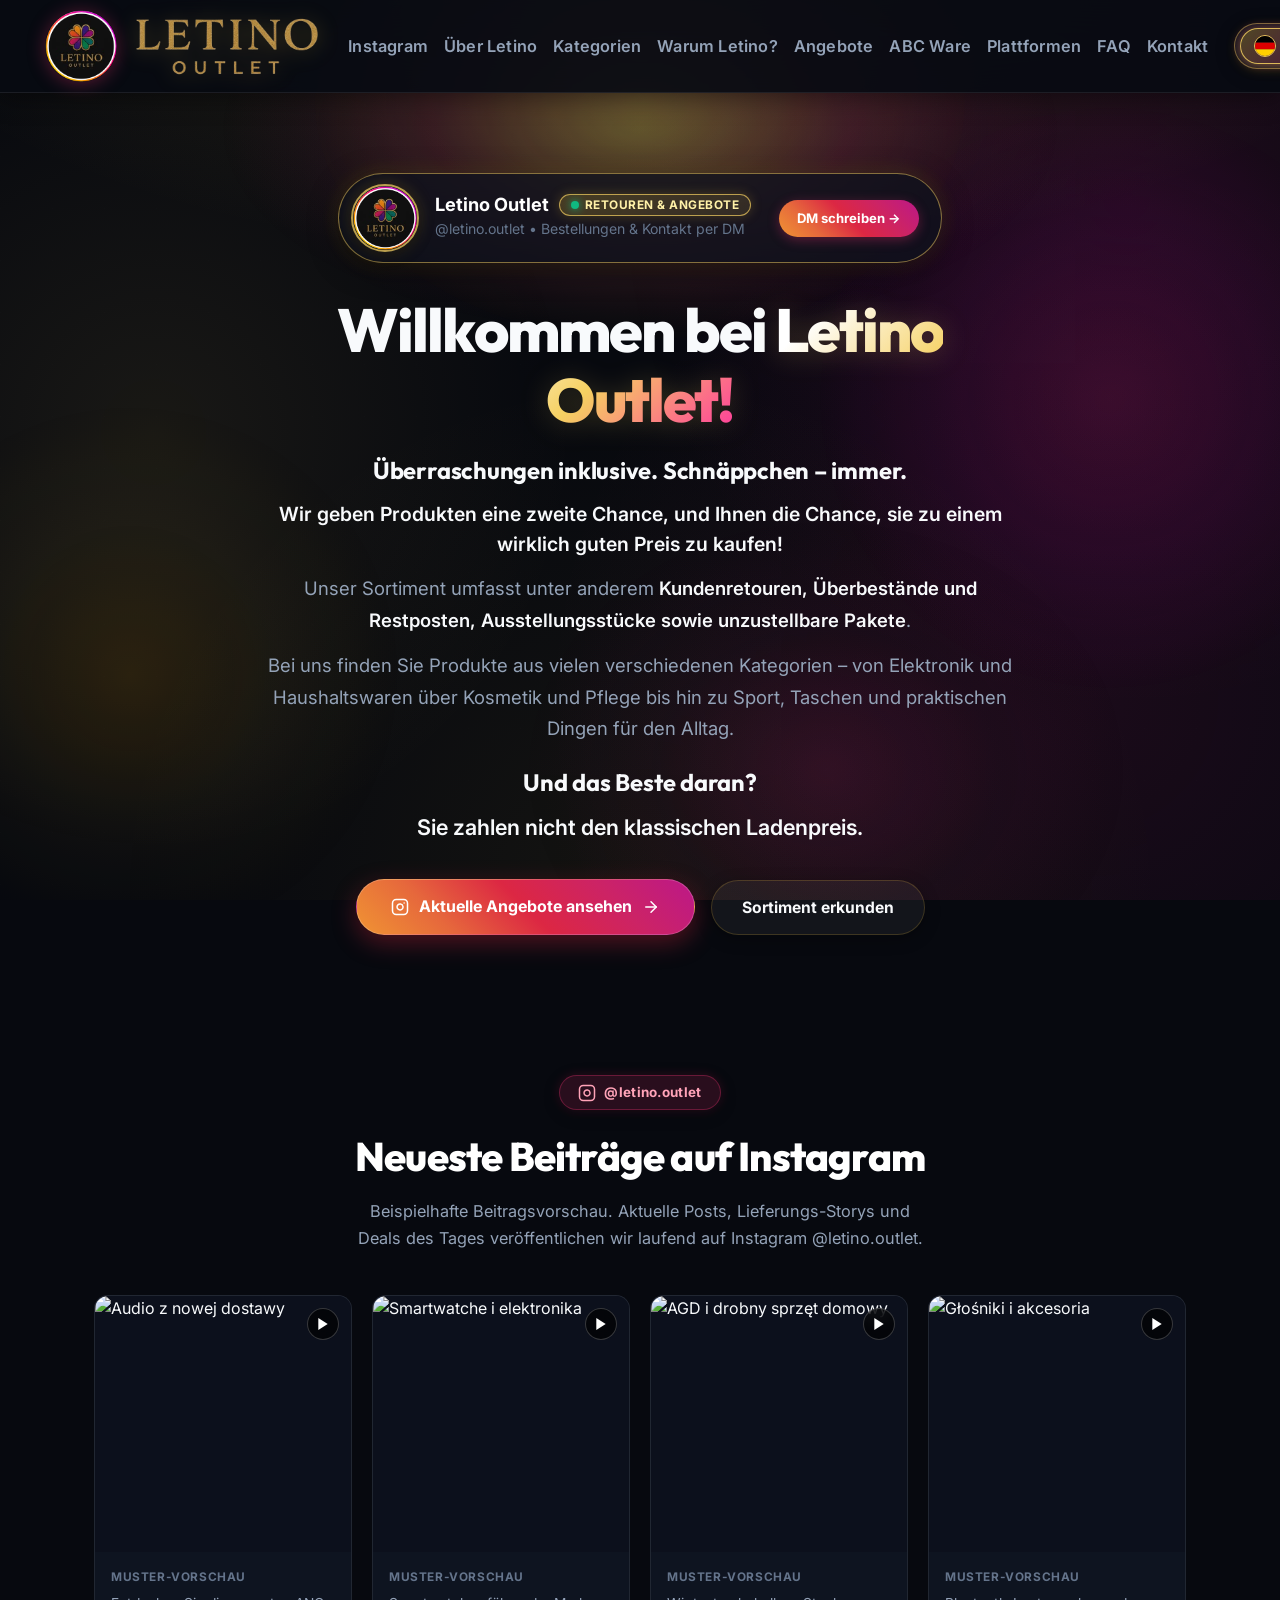
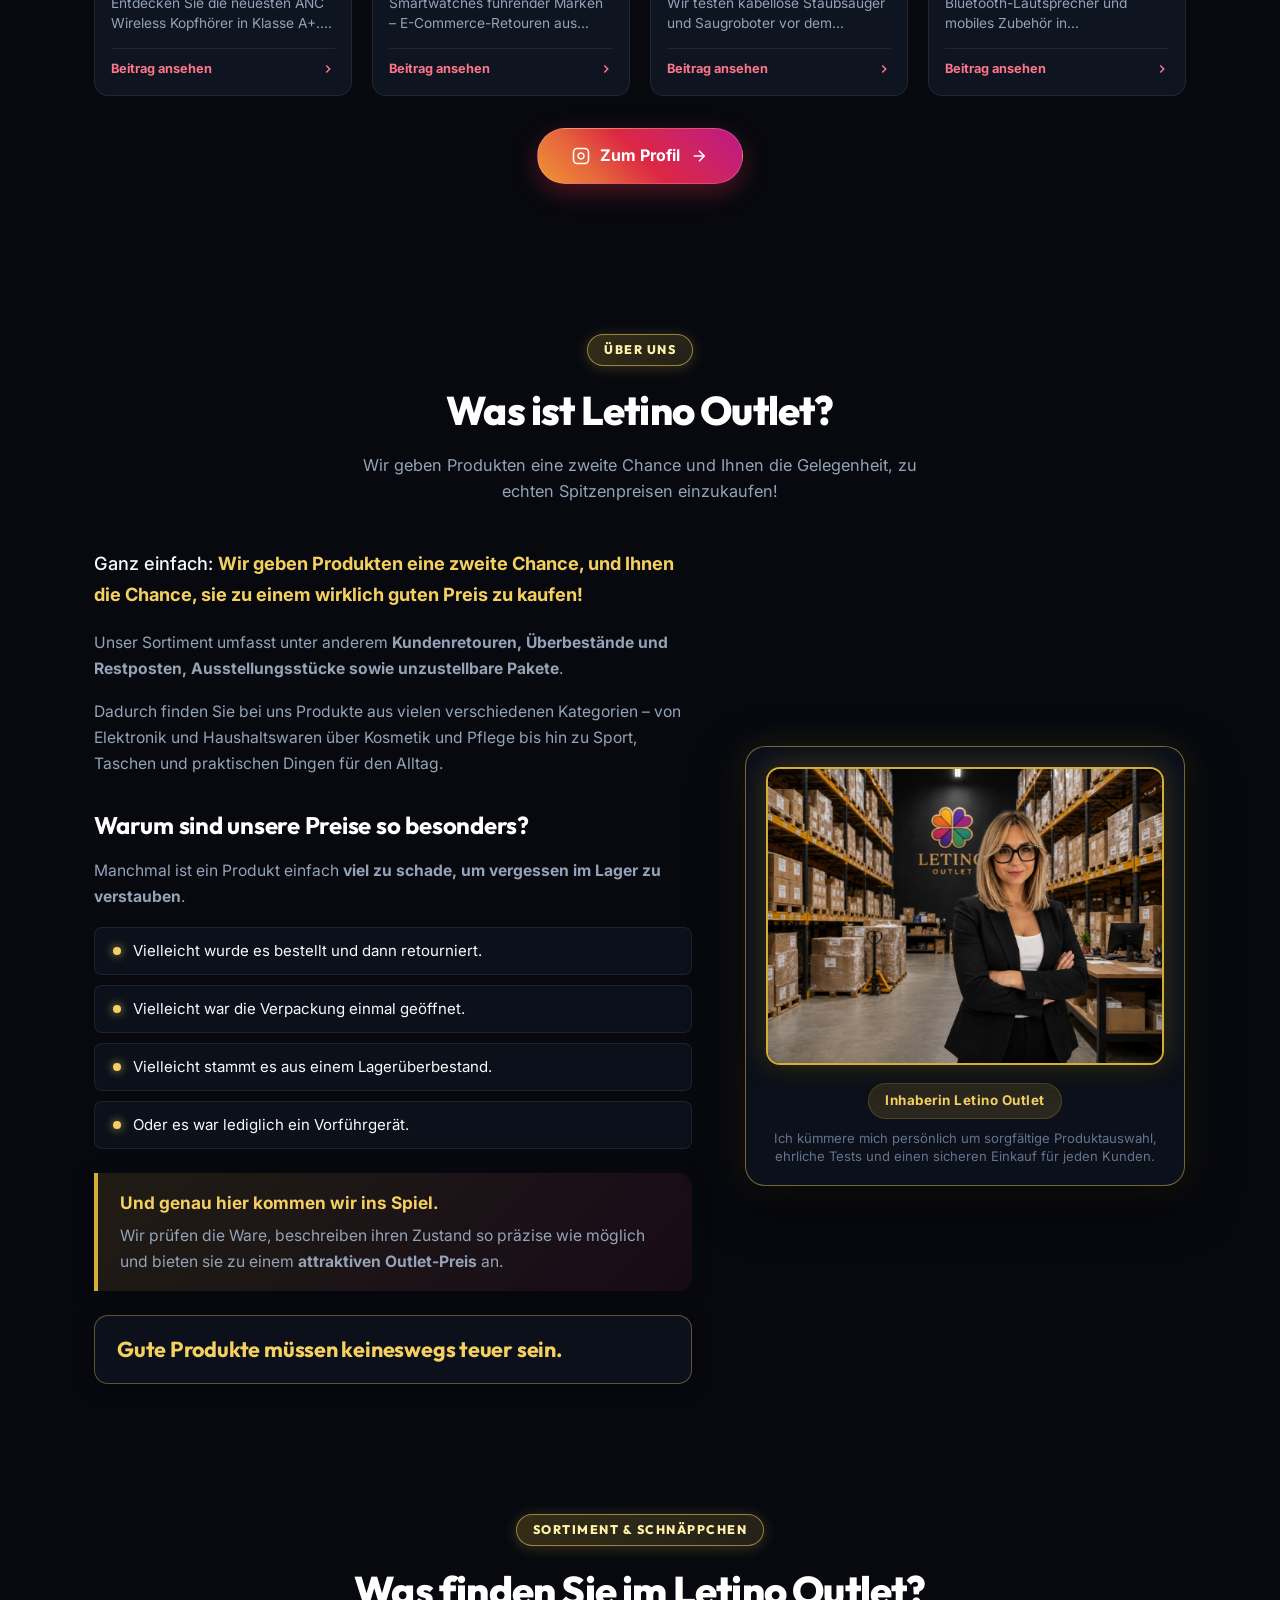
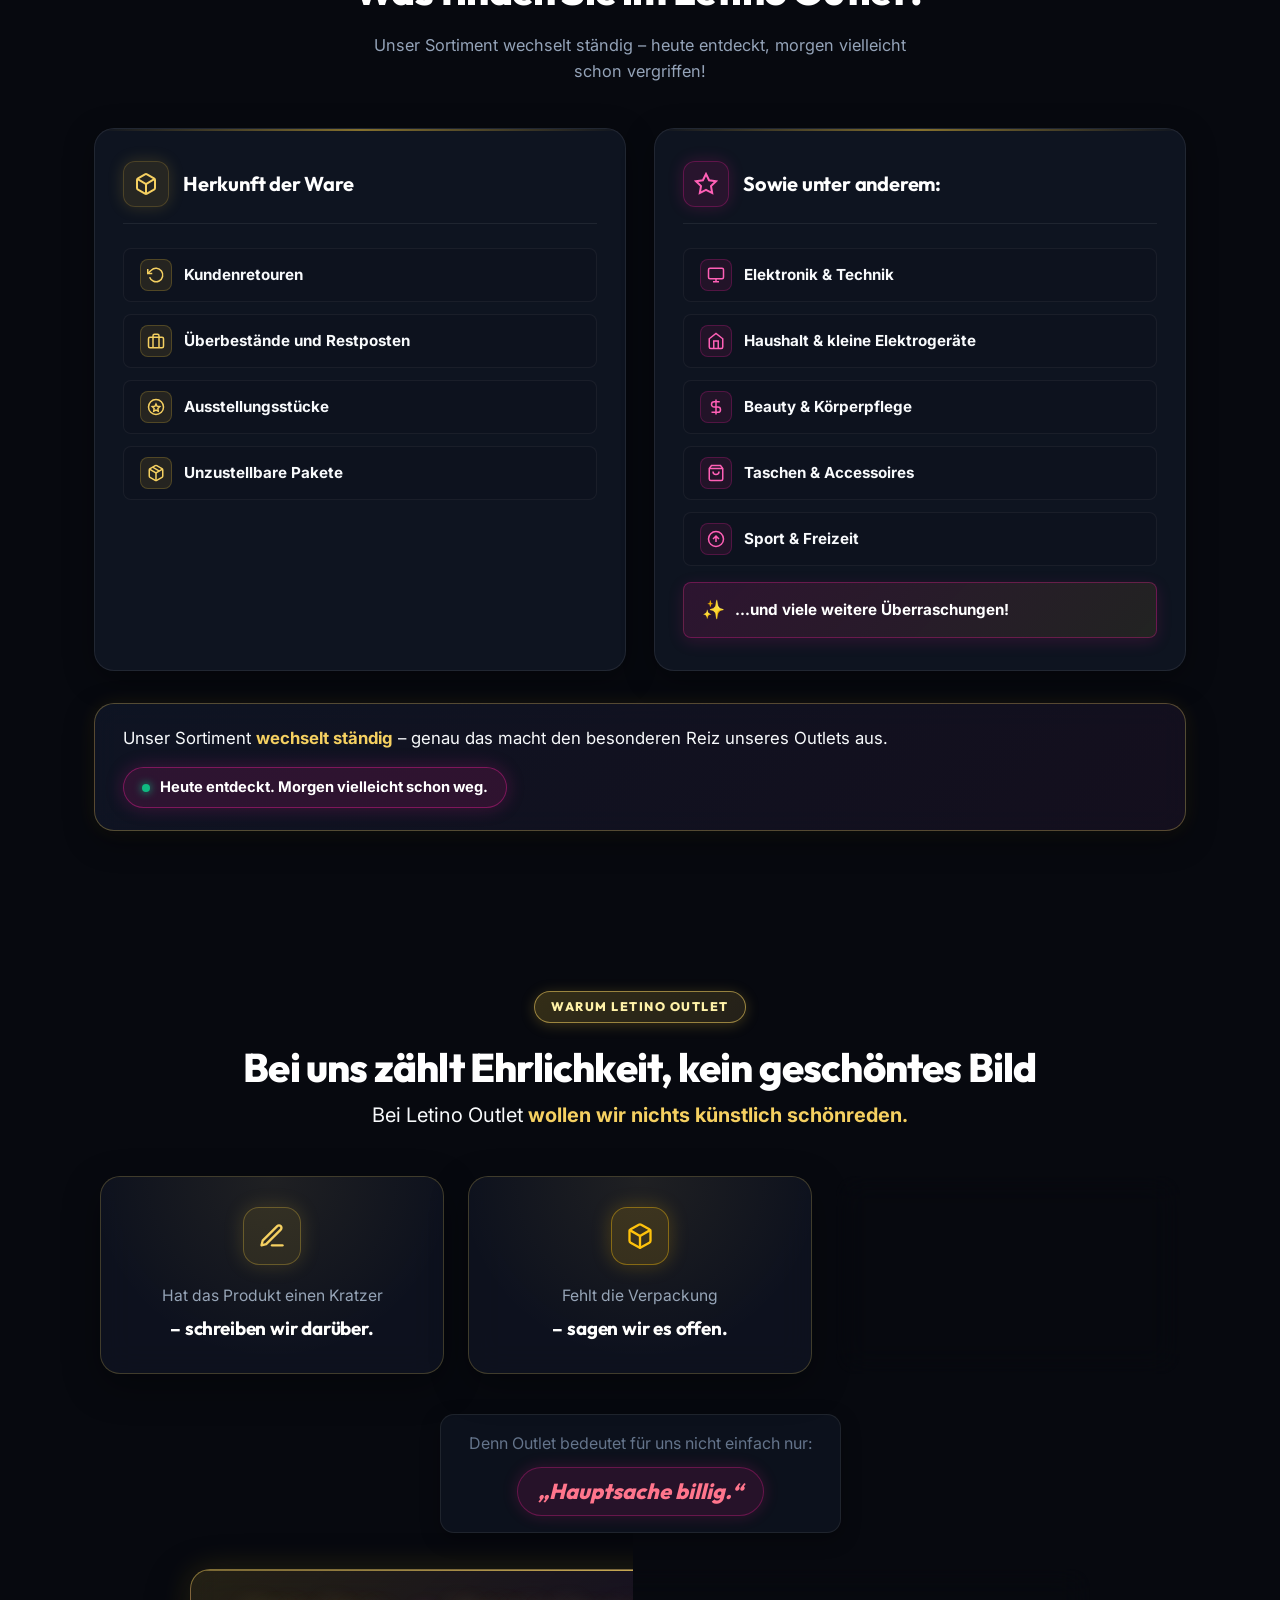
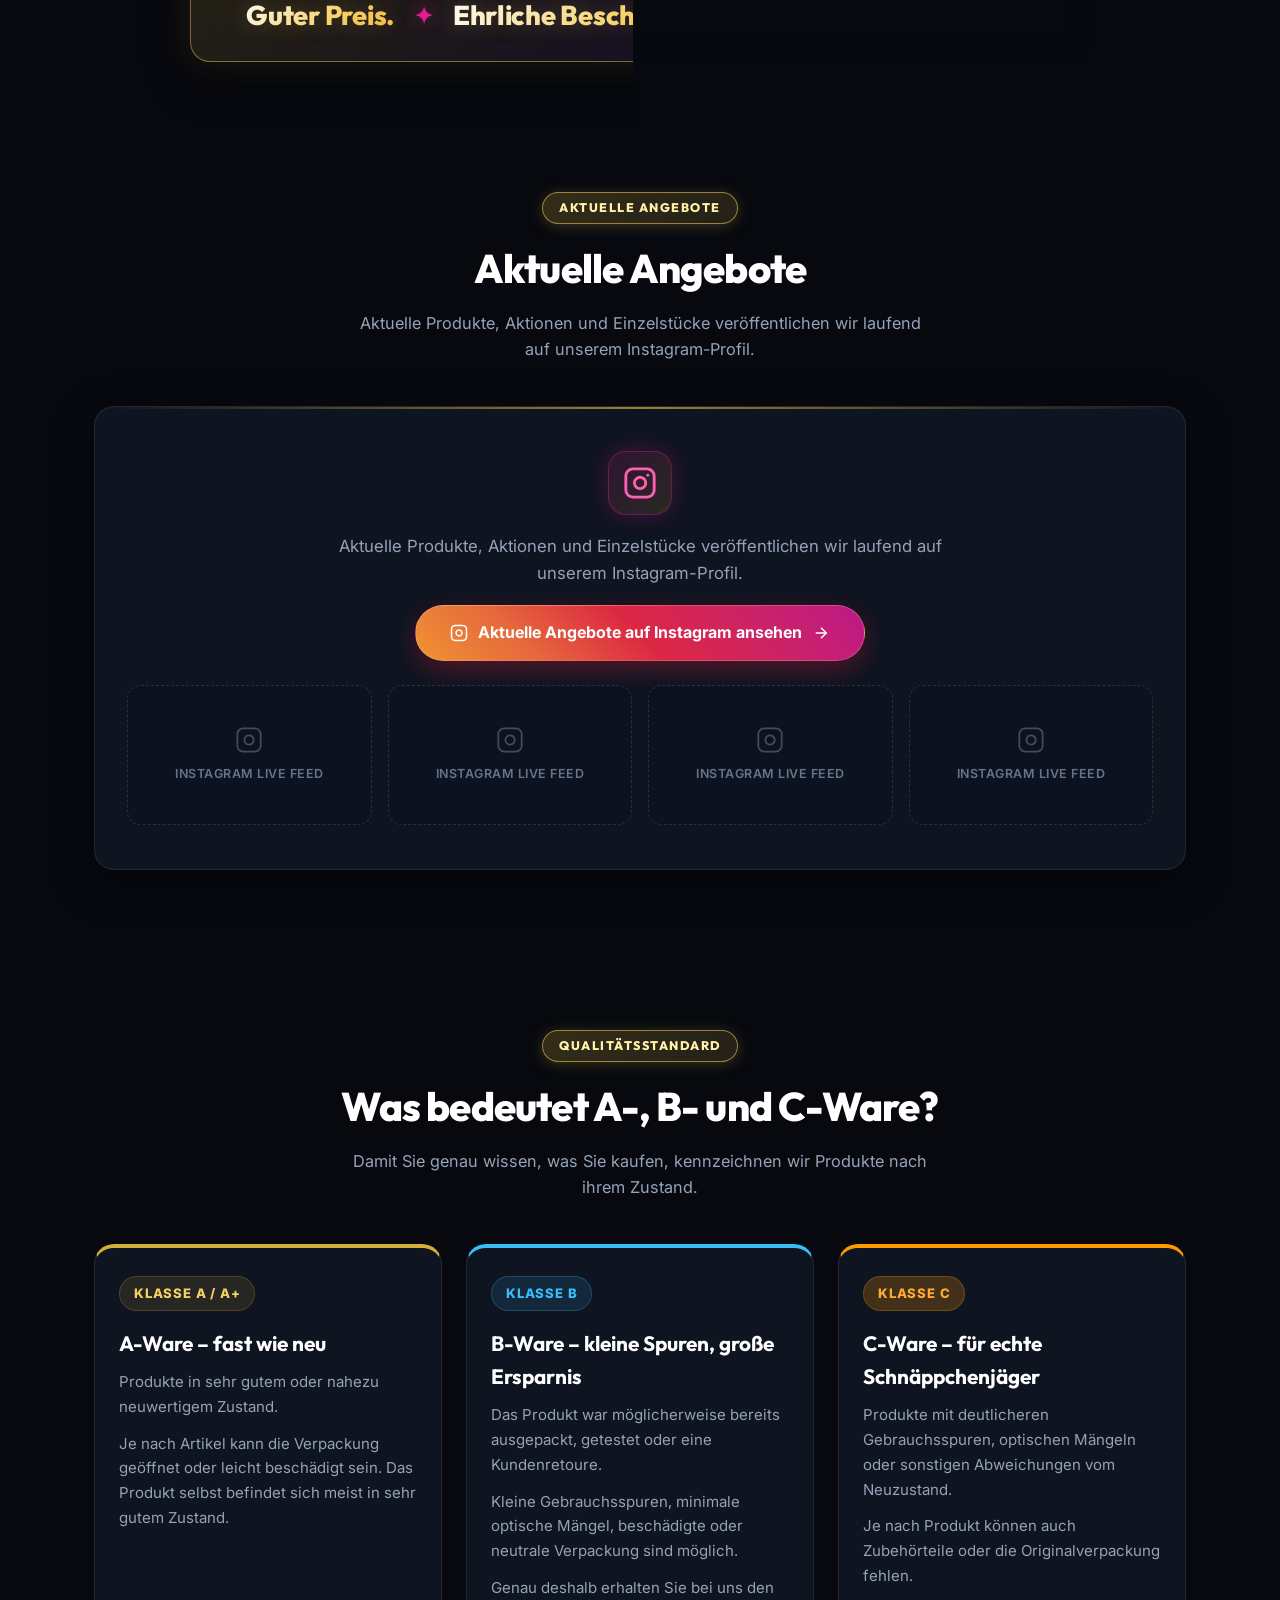
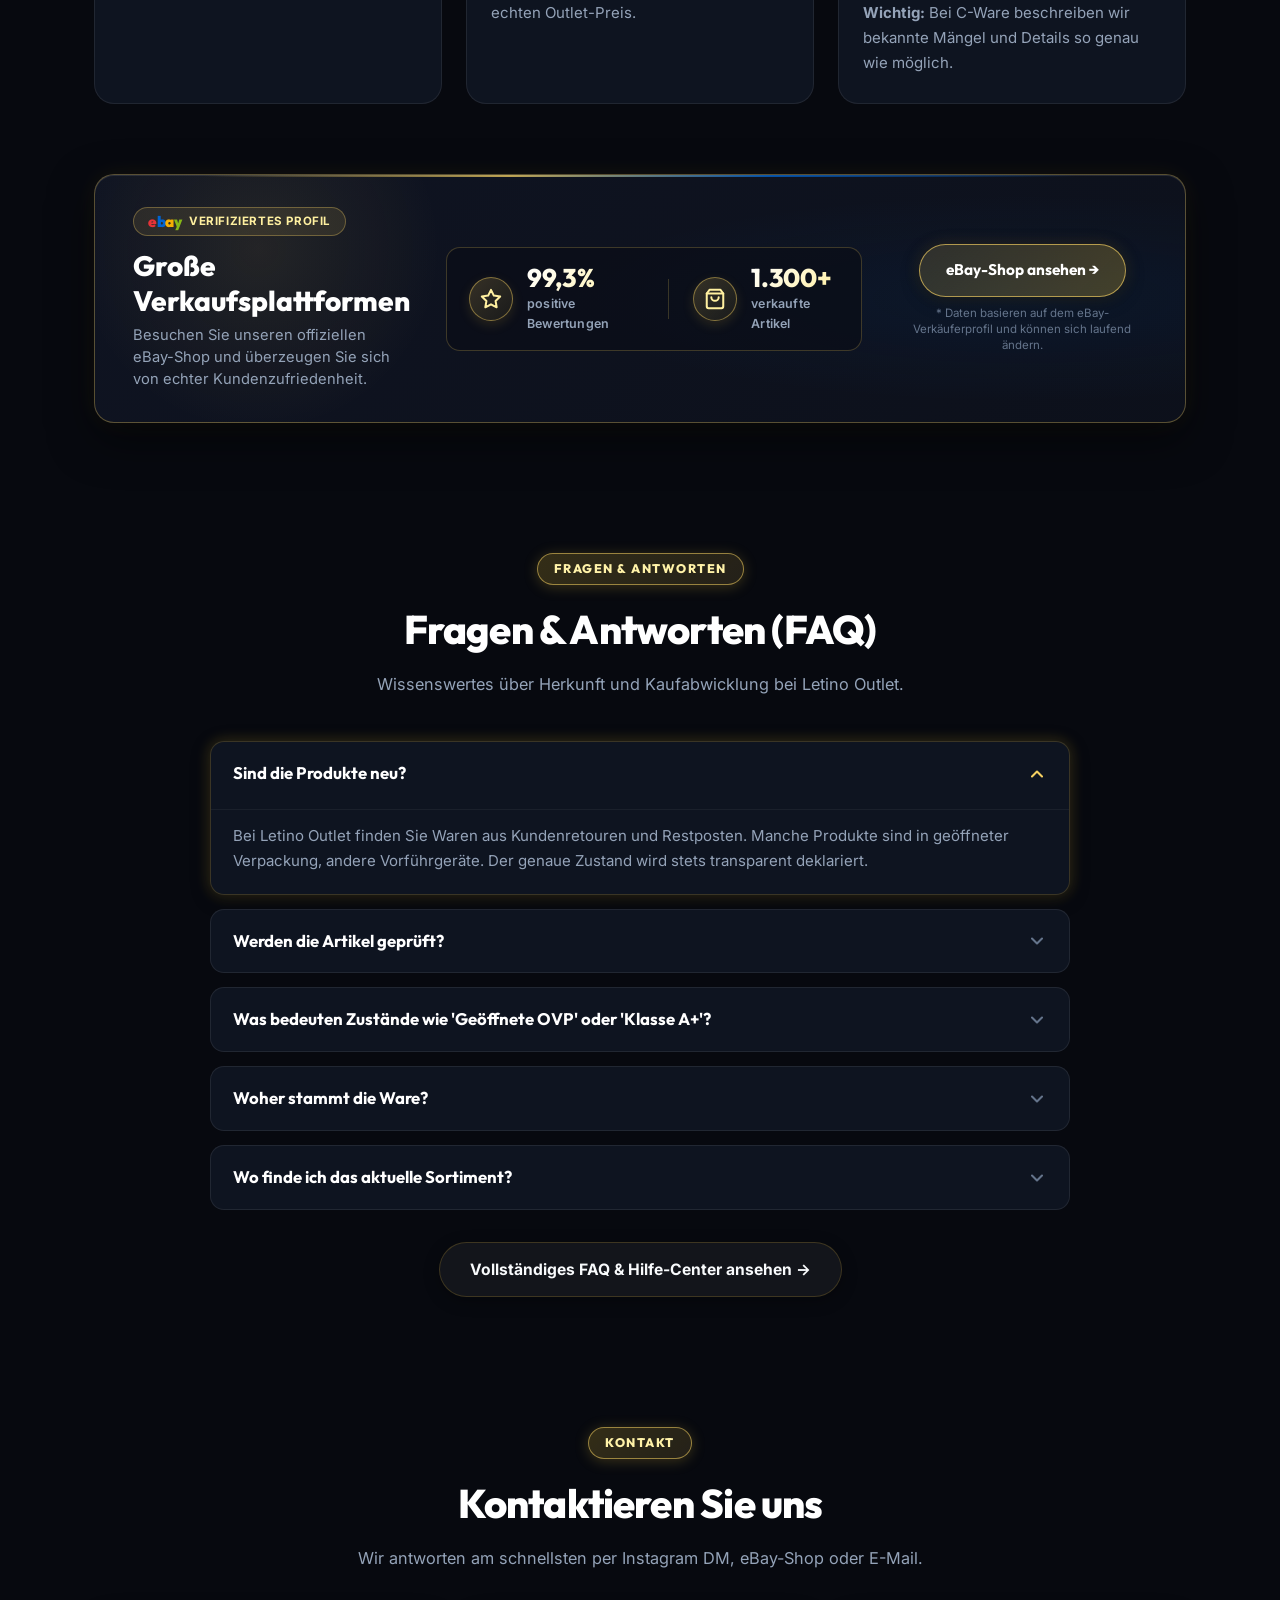
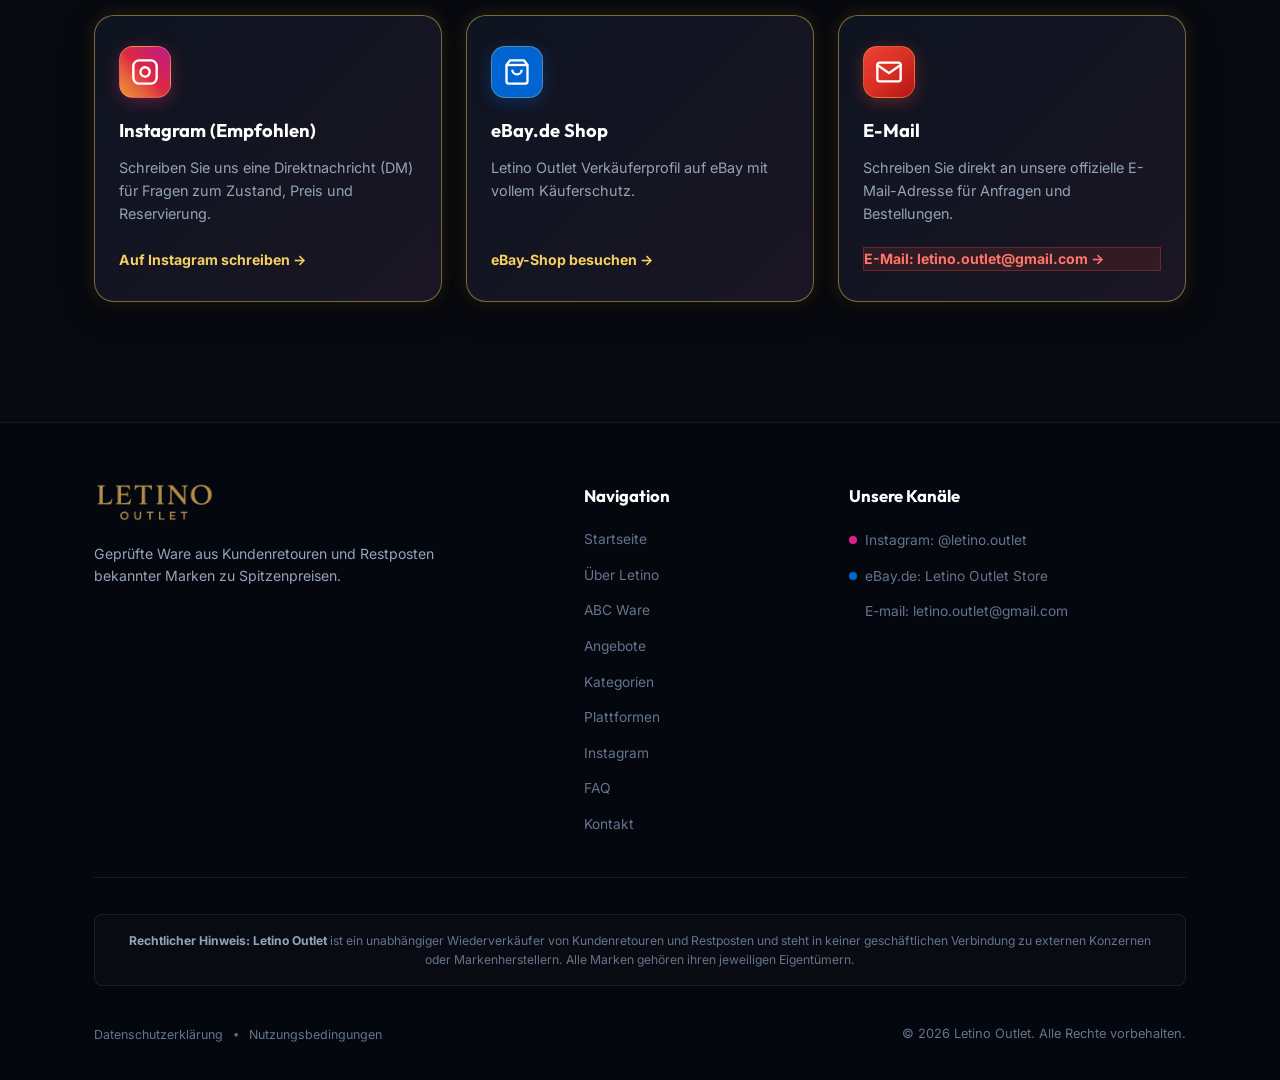
==== commit fa49819c: "Zastąpienie treści sekcji Standard Jakości oficjalną klasyfikacją A-, B- i C-Ware" ====
--- a/index.html
+++ b/index.html
@@ -38,7 +38,7 @@
   <link href="https://fonts.googleapis.com/css2?family=Inter:wght@400;500;600;700&family=Outfit:wght@500;600;700;800&display=swap" rel="stylesheet">
   
   <!-- Style CSS z parametrem wersji przeciw pamięci podręcznej (cache) -->
-  <link rel="stylesheet" href="style.css?v=3.7">
+  <link rel="stylesheet" href="style.css?v=3.8">
 
   <!-- Google Analytics 4 (Właścicielka: wpisz swój identyfikator pomiaru G-XXXXXXXXXX) -->
   <script>
@@ -720,82 +720,33 @@
           <!-- Klasa A -->
           <div class="abc-card abc-card-a">
             <div class="abc-badge abc-badge-a" data-i18n="abc_a_badge">Klasa A / A+</div>
-            <h3 class="abc-title" data-i18n="abc_a_title">Stan idealny / Nowy</h3>
-            <p class="abc-desc" data-i18n="abc_a_desc">
-              Sprzęt w 100% sprawny technicznie, w stanie niemal fabrycznym lub nowym. Towary z otwartych kartonów w celu weryfikacji lub z delikatnie naruszonymi w transporcie opakowaniami zewnętrznymi.
-            </p>
-            <ul class="abc-list">
-              <li data-i18n="abc_a_f1">
-                <svg viewBox="0 0 24 24" fill="none" stroke="currentColor" stroke-width="2.5" aria-hidden="true"><polyline points="20 6 9 17 4 12"></polyline></svg>
-                100% sprawności technicznej
-              </li>
-              <li data-i18n="abc_a_f2">
-                <svg viewBox="0 0 24 24" fill="none" stroke="currentColor" stroke-width="2.5" aria-hidden="true"><polyline points="20 6 9 17 4 12"></polyline></svg>
-                Brak widocznych śladów użytkowania
-              </li>
-              <li data-i18n="abc_a_f3">
-                <svg viewBox="0 0 24 24" fill="none" stroke="currentColor" stroke-width="2.5" aria-hidden="true"><polyline points="20 6 9 17 4 12"></polyline></svg>
-                Kompletny zestaw akcesoriów
-              </li>
-              <li data-i18n="abc_a_f4">
-                <svg viewBox="0 0 24 24" fill="none" stroke="currentColor" stroke-width="2.5" aria-hidden="true"><polyline points="20 6 9 17 4 12"></polyline></svg>
-                Oryginalne pudełko (może być otwarte)
-              </li>
-            </ul>
+            <h3 class="abc-title" data-i18n="abc_a_title">A-Ware – prawie jak nowe</h3>
+            <div class="abc-desc" data-i18n="abc_a_desc">
+              <p>Produkty w bardzo dobrym lub niemal nowym stanie.</p>
+              <p>W zależności od produktu opakowanie może być otwarte lub lekko uszkodzone. Sam produkt zazwyczaj znajduje się w bardzo dobrym stanie.</p>
+            </div>
           </div>
 
           <!-- Klasa B -->
           <div class="abc-card abc-card-b">
             <div class="abc-badge abc-badge-b" data-i18n="abc_b_badge">Klasa B</div>
-            <h3 class="abc-title" data-i18n="abc_b_title">Stan bardzo dobry / Powystawowy</h3>
-            <p class="abc-desc" data-i18n="abc_b_desc">
-              Sprzęt w 100% sprawny i przetestowany. Egzemplarze powystawowe lub z krótkich zwrotów konsumenckich. Mogą posiadać drobne ślady kosmetyczne (np. mikro-ryski na obudowie) lub zastępcze opakowanie.
-            </p>
-            <ul class="abc-list">
-              <li data-i18n="abc_b_f1">
-                <svg viewBox="0 0 24 24" fill="none" stroke="currentColor" stroke-width="2.5" aria-hidden="true"><polyline points="20 6 9 17 4 12"></polyline></svg>
-                100% sprawności technicznej
-              </li>
-              <li data-i18n="abc_b_f2">
-                <svg viewBox="0 0 24 24" fill="none" stroke="currentColor" stroke-width="2.5" aria-hidden="true"><polyline points="20 6 9 17 4 12"></polyline></svg>
-                Możliwe drobne ślady wizualne
-              </li>
-              <li data-i18n="abc_b_f3">
-                <svg viewBox="0 0 24 24" fill="none" stroke="currentColor" stroke-width="2.5" aria-hidden="true"><polyline points="20 6 9 17 4 12"></polyline></svg>
-                Główne akcesoria w zestawie
-              </li>
-              <li data-i18n="abc_b_f4">
-                <svg viewBox="0 0 24 24" fill="none" stroke="currentColor" stroke-width="2.5" aria-hidden="true"><polyline points="20 6 9 17 4 12"></polyline></svg>
-                Bardzo atrakcyjna cena
-              </li>
-            </ul>
+            <h3 class="abc-title" data-i18n="abc_b_title">B-Ware – małe ślady, duża oszczędność</h3>
+            <div class="abc-desc" data-i18n="abc_b_desc">
+              <p>Produkt mógł być już rozpakowany, testowany lub zwrócony przez klienta.</p>
+              <p>Możliwe są drobne ślady użytkowania, niewielkie wady wizualne, uszkodzone lub nieoryginalne opakowanie.</p>
+              <p>Ale właśnie dlatego otrzymujesz u nas cenę outletową.</p>
+            </div>
           </div>
 
           <!-- Klasa C -->
           <div class="abc-card abc-card-c">
             <div class="abc-badge abc-badge-c" data-i18n="abc_c_badge">Klasa C</div>
-            <h3 class="abc-title" data-i18n="abc_c_title">Stan z widocznymi śladami / Okazja</h3>
-            <p class="abc-desc" data-i18n="abc_c_desc">
-              Sprzęt sprawny bazowo lub ze wskazaną specyfiką działania, dokładnie opisaną w ofercie. Może posiadać wyraźniejsze ślady eksploatacji, rysy lub brak pojedynczego, niekluczowego akcesorium.
-            </p>
-            <ul class="abc-list">
-              <li data-i18n="abc_c_f1">
-                <svg viewBox="0 0 24 24" fill="none" stroke="currentColor" stroke-width="2.5" aria-hidden="true"><polyline points="20 6 9 17 4 12"></polyline></svg>
-                Przetestowane działanie
-              </li>
-              <li data-i18n="abc_c_f2">
-                <svg viewBox="0 0 24 24" fill="none" stroke="currentColor" stroke-width="2.5" aria-hidden="true"><polyline points="20 6 9 17 4 12"></polyline></svg>
-                Wyraźniejsze ślady kosmetyczne
-              </li>
-              <li data-i18n="abc_c_f3">
-                <svg viewBox="0 0 24 24" fill="none" stroke="currentColor" stroke-width="2.5" aria-hidden="true"><polyline points="20 6 9 17 4 12"></polyline></svg>
-                Dokładnie wyszczególniony stan
-              </li>
-              <li data-i18n="abc_c_f4">
-                <svg viewBox="0 0 24 24" fill="none" stroke="currentColor" stroke-width="2.5" aria-hidden="true"><polyline points="20 6 9 17 4 12"></polyline></svg>
-                Maksymalna obniżka ceny
-              </li>
-            </ul>
+            <h3 class="abc-title" data-i18n="abc_c_title">C-Ware – coś dla prawdziwych łowców okazji</h3>
+            <div class="abc-desc" data-i18n="abc_c_desc">
+              <p>Produkty z bardziej widocznymi śladami użytkowania, wadami wizualnymi lub innymi odstępstwami od stanu idealnego.</p>
+              <p>W zależności od produktu może również brakować części akcesoriów lub opakowania.</p>
+              <p><strong>Ważne:</strong> W przypadku C-Ware staramy się możliwie dokładnie opisać znane nam wady i niedoskonałości.</p>
+            </div>
           </div>
         </div>
       </div>
--- a/style.css
+++ b/style.css
@@ -3664,11 +3664,17 @@
 }
 
 .abc-desc {
-  font-size: 0.92rem;
+  font-size: 0.94rem;
   color: var(--text-secondary);
-  line-height: 1.6;
-  margin-bottom: 20px;
+  line-height: 1.65;
   flex-grow: 1;
+  display: flex;
+  flex-direction: column;
+  gap: 12px;
+}
+
+.abc-desc p {
+  margin: 0;
 }
 
 .abc-list {
@@ -4424,7 +4430,8 @@
    ========================================================================== */
 @media (max-width: 980px) {
   .abc-grid {
-    grid-template-columns: repeat(2, 1fr);
+    grid-template-columns: repeat(3, 1fr);
+    gap: 16px;
   }
   .ig-feed-grid {
     grid-template-columns: repeat(2, 1fr);
@@ -4432,6 +4439,10 @@
 }
 
 @media (max-width: 860px) {
+  .abc-grid {
+    grid-template-columns: 1fr;
+    gap: 20px;
+  }
   .deals-placeholder-slots {
     grid-template-columns: repeat(2, 1fr);
   }
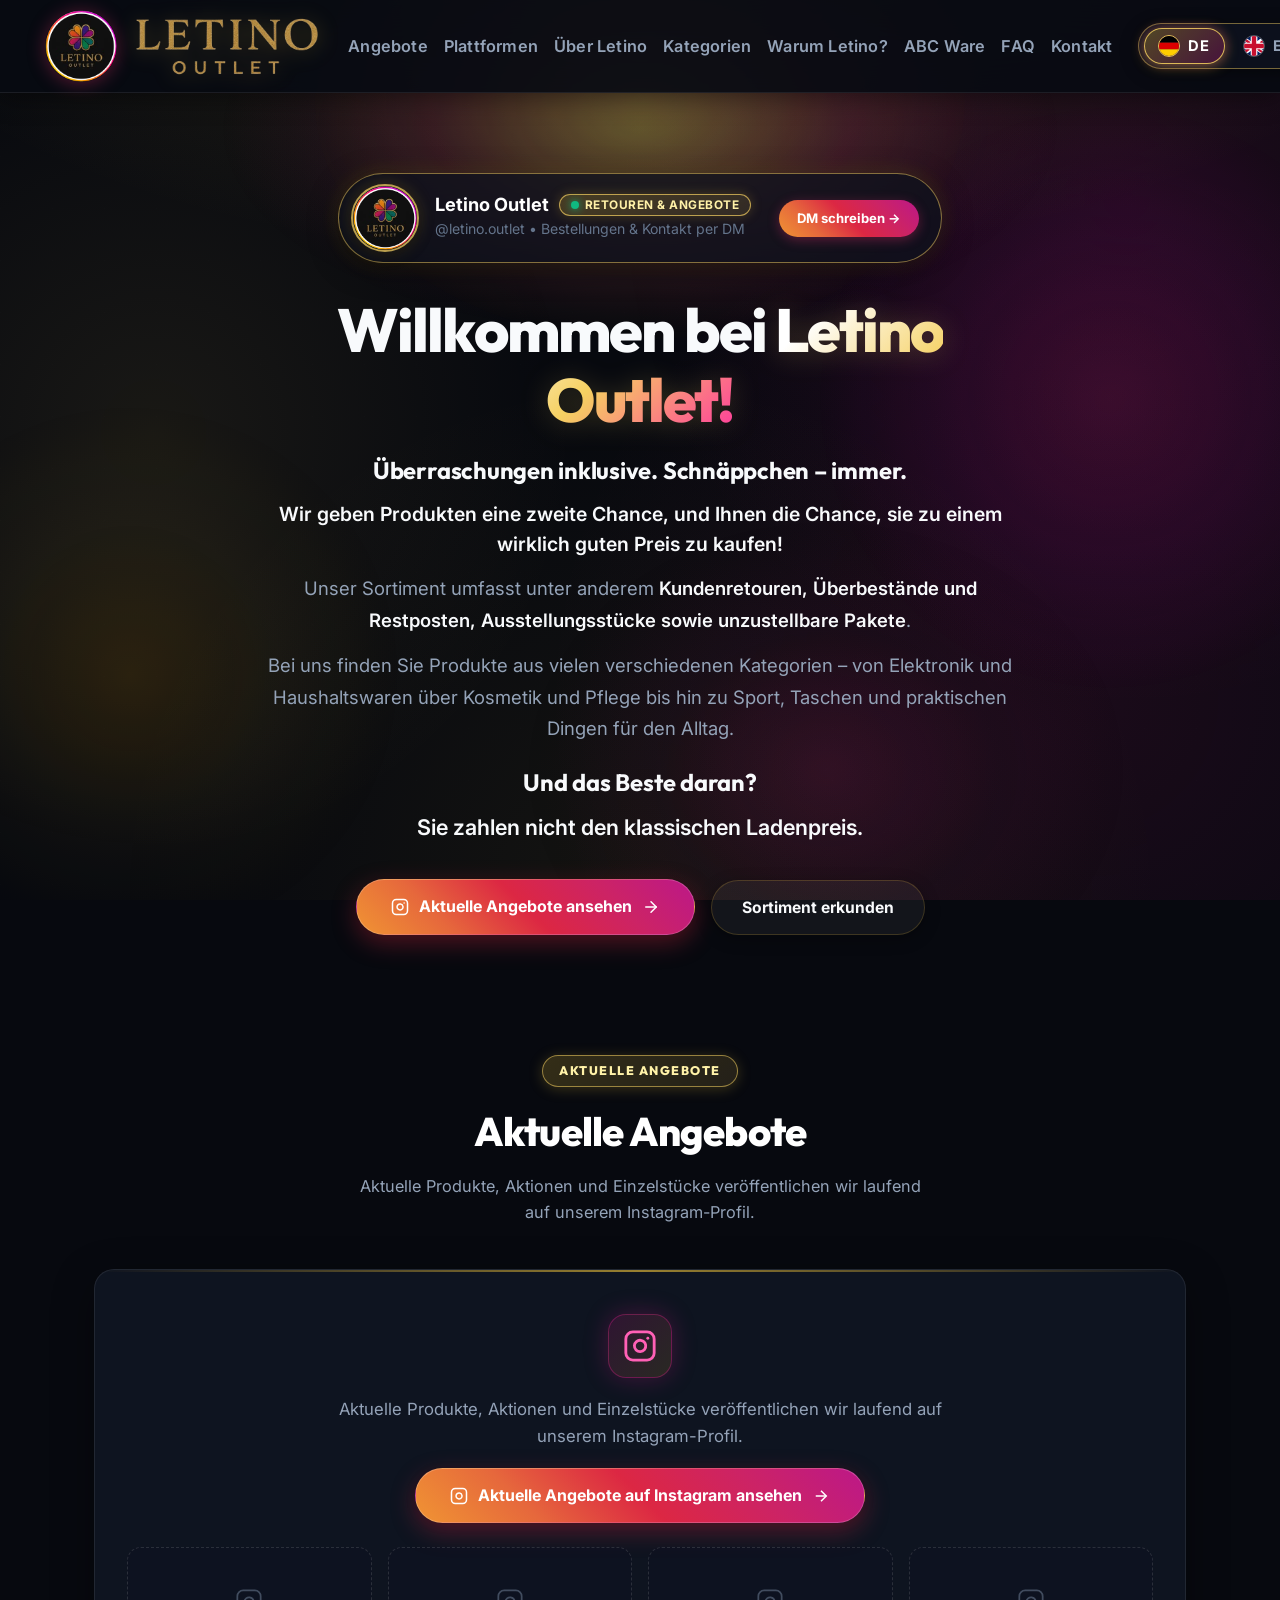
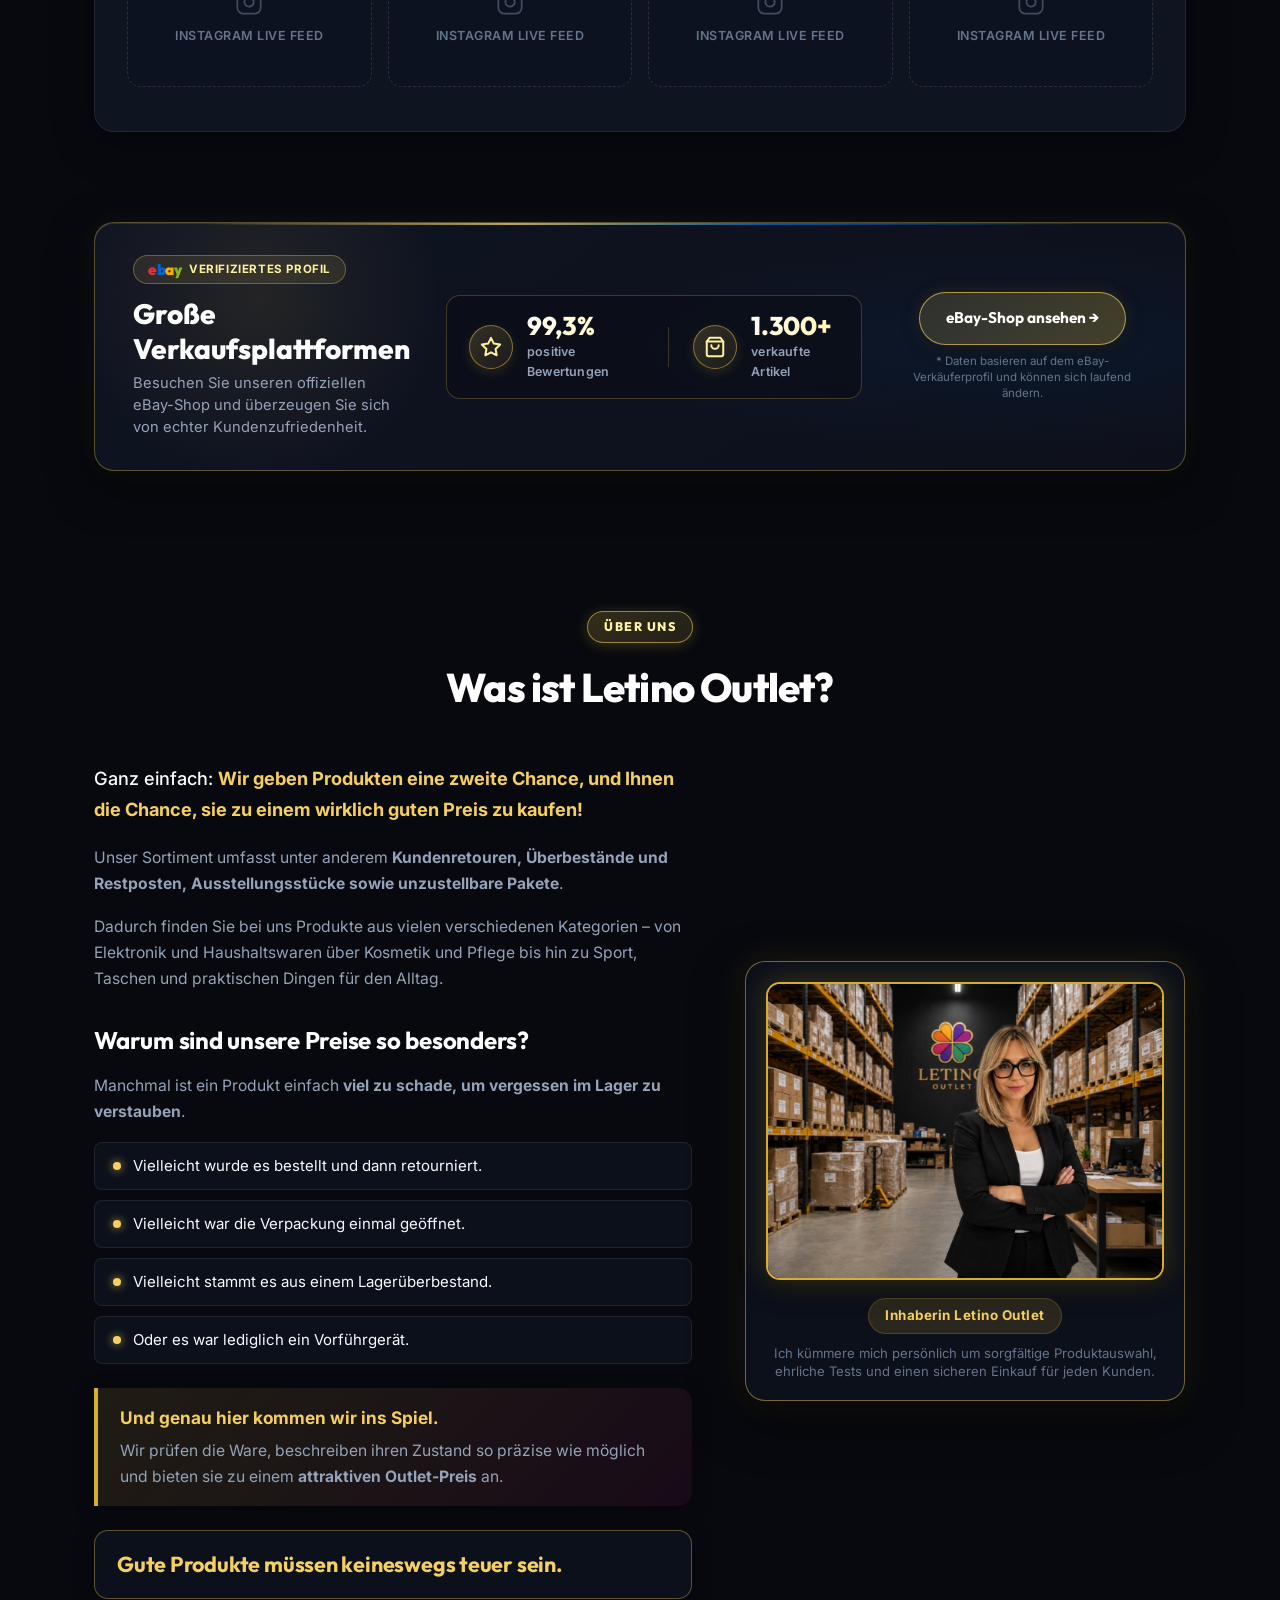
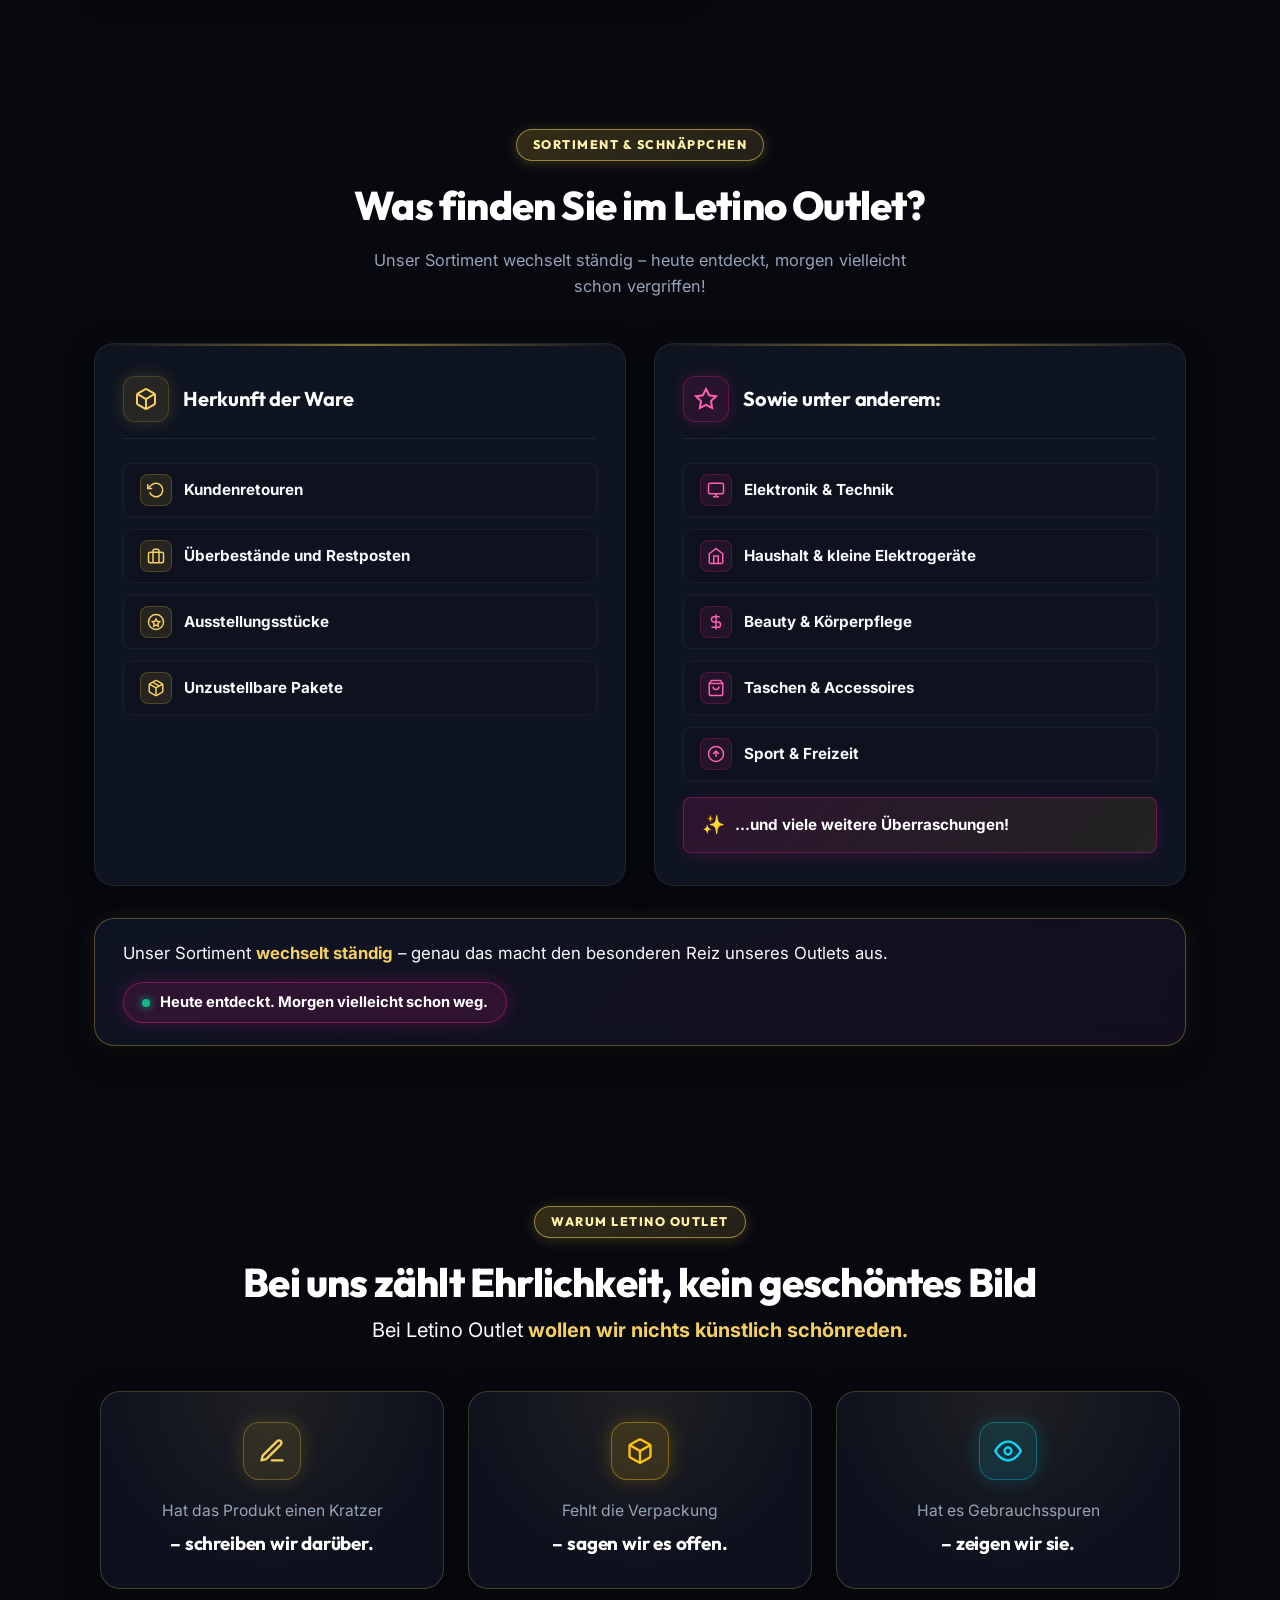
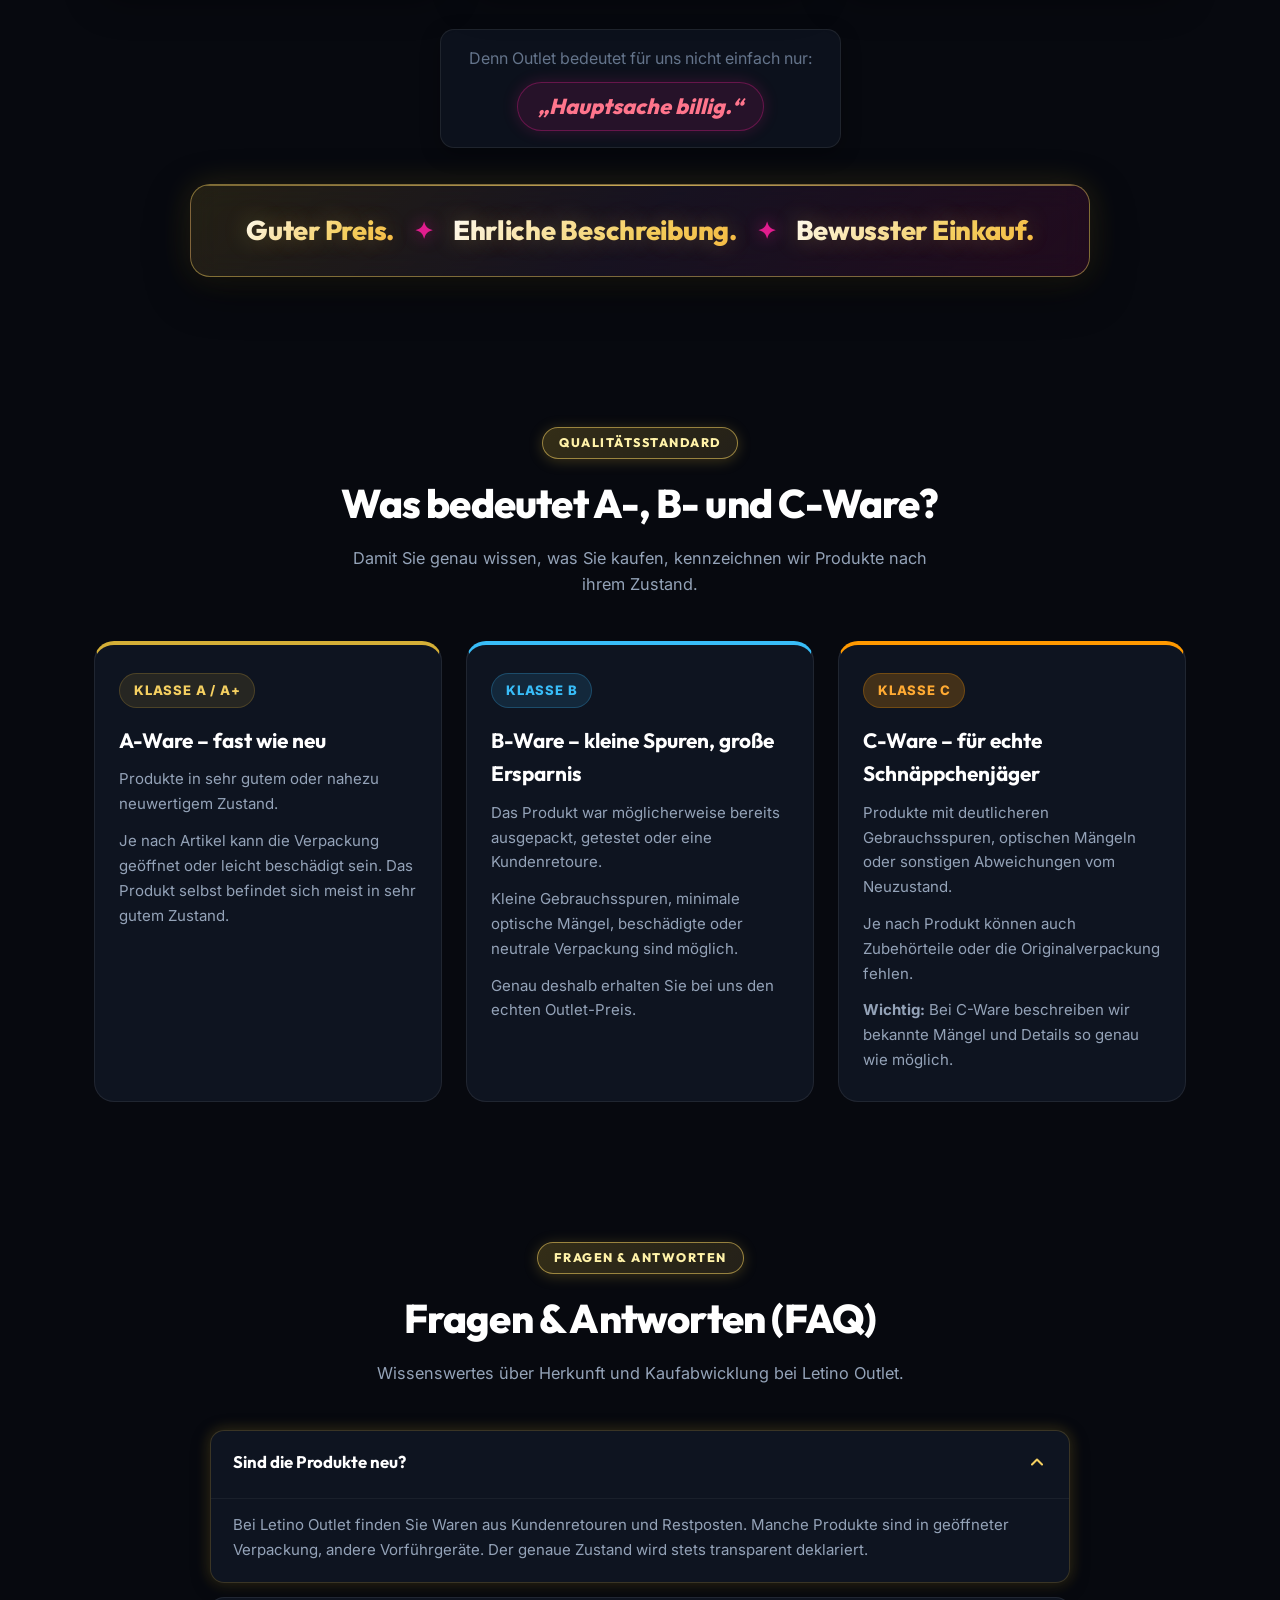
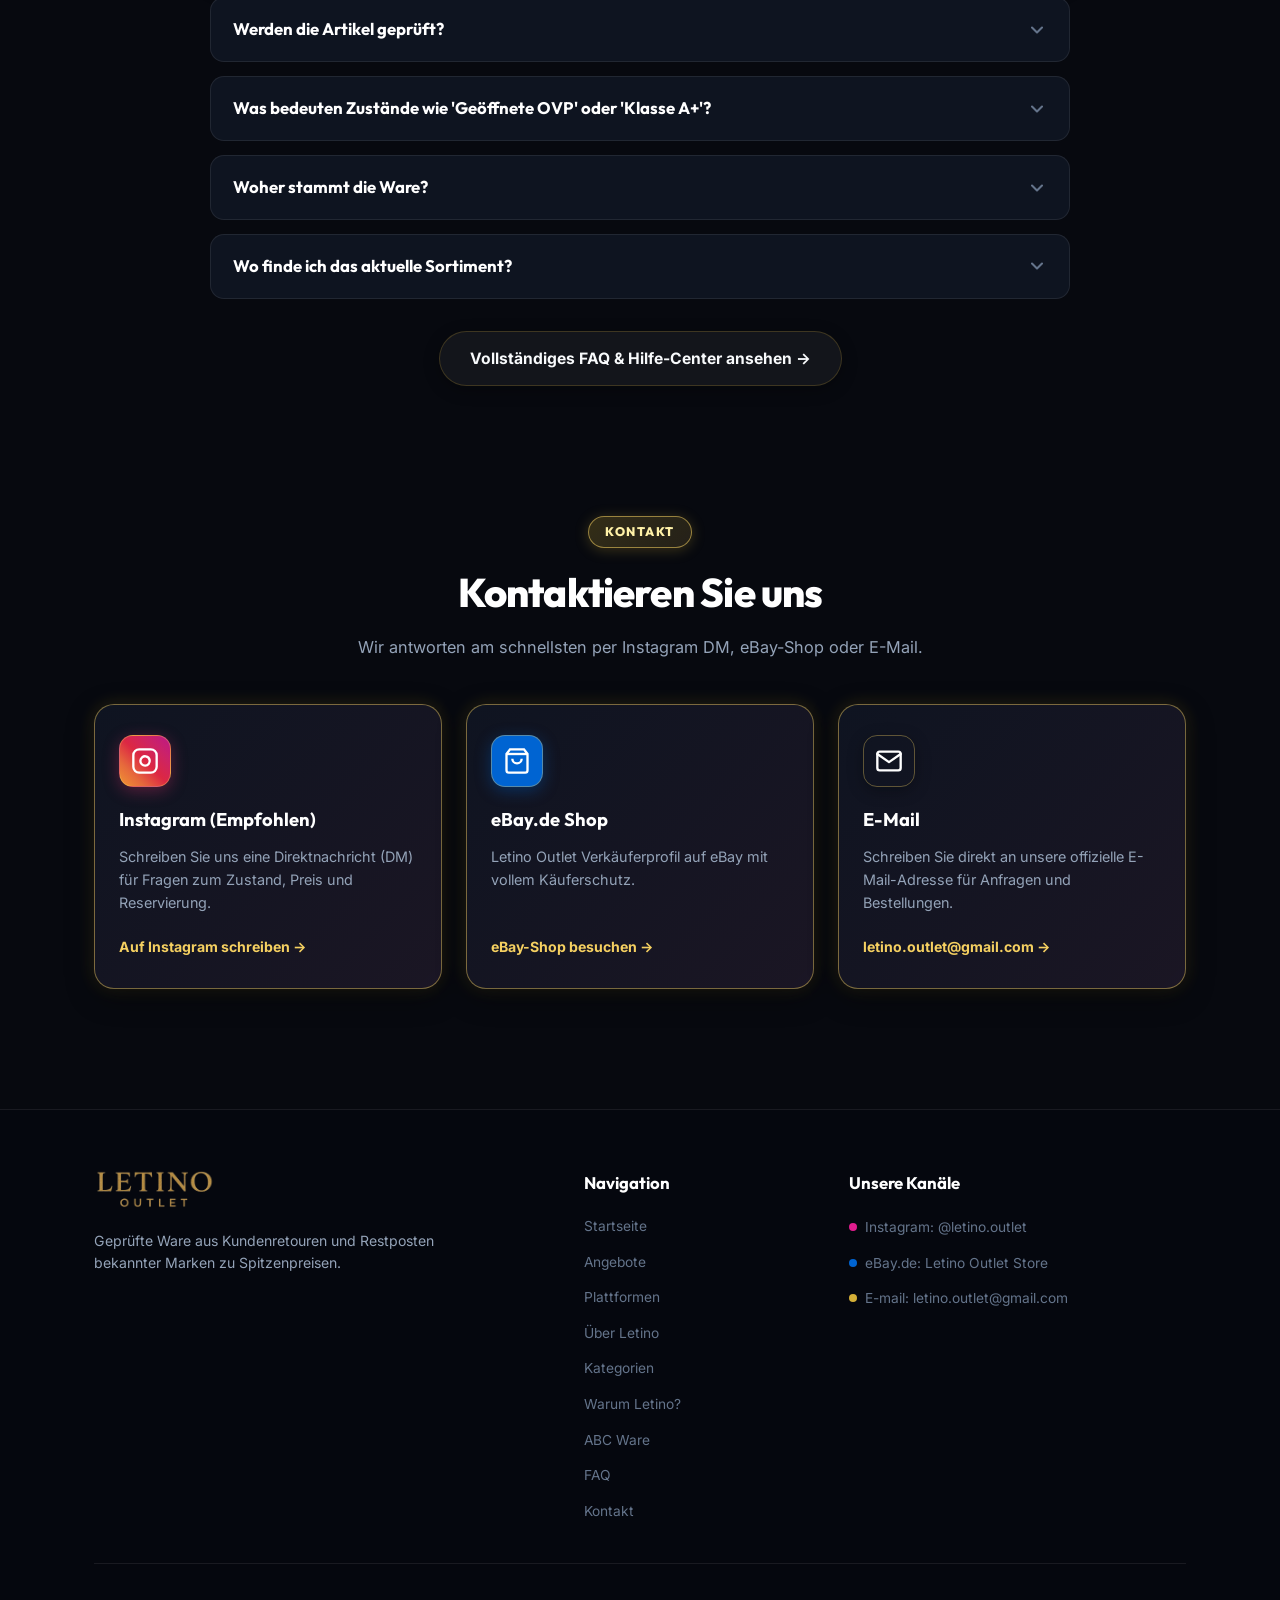
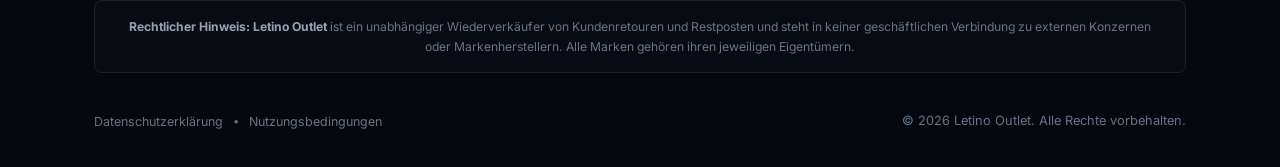
==== commit a2923d05: "Usunięcie sekcji Instagram feed, przeniesienie Aktualnych Okazji i ocen eBay, usunięcie czerwonego t" ====
--- a/index.html
+++ b/index.html
@@ -38,7 +38,7 @@
   <link href="https://fonts.googleapis.com/css2?family=Inter:wght@400;500;600;700&family=Outfit:wght@500;600;700;800&display=swap" rel="stylesheet">
   
   <!-- Style CSS z parametrem wersji przeciw pamięci podręcznej (cache) -->
-  <link rel="stylesheet" href="style.css?v=3.8">
+  <link rel="stylesheet" href="style.css?v=3.9">
 
   <!-- Google Analytics 4 (Właścicielka: wpisz swój identyfikator pomiaru G-XXXXXXXXXX) -->
   <script>
@@ -98,13 +98,12 @@
       <!-- Główna nawigacja desktopowa -->
       <nav class="desktop-nav" aria-label="Główna nawigacja">
         <ul class="nav-links">
-          <li><a href="#instagram-feed" class="nav-link" data-i18n="nav_instagram">Instagram</a></li>
+          <li><a href="#produkty" class="nav-link" data-i18n="nav_deals">Okazje</a></li>
+          <li><a href="#platformy" class="nav-link" data-i18n="nav_platforms">Platformy</a></li>
           <li><a href="#o-letino" class="nav-link" data-i18n="nav_about">O Letino</a></li>
           <li><a href="#kategorie" class="nav-link" data-i18n="nav_categories">Kategorie</a></li>
           <li><a href="#dlaczego-letino" class="nav-link" data-i18n="nav_why">Dlaczego Letino?</a></li>
-          <li><a href="#produkty" class="nav-link" data-i18n="nav_deals">Okazje</a></li>
           <li><a href="#abc-ware" class="nav-link" data-i18n="nav_abc">ABC Ware</a></li>
-          <li><a href="#platformy" class="nav-link" data-i18n="nav_platforms">Platformy</a></li>
           <li><a href="#faq" class="nav-link" data-i18n="nav_faq">FAQ</a></li>
           <li><a href="#kontakt" class="nav-link" data-i18n="nav_contact">Kontakt</a></li>
         </ul>
@@ -193,13 +192,12 @@
 
       <nav class="mobile-nav-links">
         <a href="#top" class="mobile-nav-link" data-i18n="nav_home">Strona Główna</a>
-        <a href="#instagram-feed" class="mobile-nav-link" data-i18n="nav_instagram">Instagram</a>
+        <a href="#produkty" class="mobile-nav-link" data-i18n="nav_deals">Okazje</a>
+        <a href="#platformy" class="mobile-nav-link" data-i18n="nav_platforms">Platformy</a>
         <a href="#o-letino" class="mobile-nav-link" data-i18n="nav_about">O Letino</a>
         <a href="#kategorie" class="mobile-nav-link" data-i18n="nav_categories">Kategorie</a>
         <a href="#dlaczego-letino" class="mobile-nav-link" data-i18n="nav_why">Dlaczego Letino?</a>
-        <a href="#produkty" class="mobile-nav-link" data-i18n="nav_deals">Okazje</a>
         <a href="#abc-ware" class="mobile-nav-link" data-i18n="nav_abc">ABC Ware</a>
-        <a href="#platformy" class="mobile-nav-link" data-i18n="nav_platforms">Platformy</a>
         <a href="#faq" class="mobile-nav-link" data-i18n="nav_faq">FAQ</a>
         <a href="#kontakt" class="mobile-nav-link" data-i18n="nav_contact">Kontakt</a>
       </nav>
@@ -277,111 +275,143 @@
       </div>
     </section>
 
-    <!-- SEKCJA: PUBLIKACJE Z INSTAGRAMA (LIVE FEED) -->
-    <section class="ig-feed-section" id="instagram-feed">
+    <!-- SEKCJA PRODUKTÓW (AKTUALNE OKAZJE) -->
+    <section class="products-section" id="produkty">
       <div class="container">
         <div class="section-title-wrap">
-          <div class="ig-badge-pill" style="margin: 0 auto 14px; width: fit-content;">
-            <svg viewBox="0 0 24 24" width="18" height="18" fill="none" stroke="currentColor" stroke-width="2" aria-hidden="true">
-              <rect x="2" y="2" width="20" height="20" rx="5" ry="5"></rect>
-              <path d="M16 11.37A4 4 0 1 1 12.63 8 4 4 0 0 1 16 11.37z"></path>
-              <line x1="17.5" y1="6.5" x2="17.51" y2="6.5"></line>
-            </svg>
-            <span>@letino.outlet</span>
-          </div>
-          <h2 class="section-heading" data-i18n="ig_feed_heading">Najnowsze Publikacje z Instagrama</h2>
-          <p class="section-subtext" data-i18n="ig_feed_subtext">
-            Przykładowy podgląd publikacji. Aktualne posty, relacje z nowych dostaw i okazje dnia publikujemy na bieżąco na naszym profilu Instagram @letino.outlet.
-          </p>
-        </div>
-
-        <div class="ig-feed-grid" id="instagramFeedGrid" data-feed-status="preview">
-          <!-- Karta 1 -->
-          <a href="https://www.instagram.com/letino.outlet/" target="_blank" rel="noopener noreferrer" class="ig-feed-card">
-            <div class="ig-feed-media">
-              <img src="https://images.unsplash.com/photo-1546435770-a3e426bf472b?auto=format&fit=crop&w=600&q=80" alt="Audio z nowej dostawy" loading="lazy">
-              <div class="ig-feed-type-badge">
-                <svg viewBox="0 0 24 24" width="16" height="16" fill="currentColor"><polygon points="5 3 19 12 5 21 5 3"></polygon></svg>
+          <span class="section-badge" data-i18n="section_badge">OFERTA &amp; OKAZJE</span>
+          <h2 class="section-heading" data-i18n="section_heading">Aktualne Okazje</h2>
+          <p class="section-subtext" data-i18n="section_subtext">Aktualne produkty, promocje i pojedyncze okazje publikujemy na bieżąco na naszym Instagramie.</p>
+        </div>
+
+        <!-- Estetyczny placeholder przygotowany pod przyszły automatyczny feed z Instagrama -->
+        <div class="deals-placeholder-wrap" id="dealsPlaceholderWrap">
+          <div class="deals-placeholder-inner">
+            <div class="deals-placeholder-icon">
+              <svg viewBox="0 0 24 24" width="34" height="34" fill="none" stroke="currentColor" stroke-width="2" stroke-linecap="round" stroke-linejoin="round" aria-hidden="true">
+                <rect x="2" y="2" width="20" height="20" rx="5" ry="5"></rect>
+                <path d="M16 11.37A4 4 0 1 1 12.63 8 4 4 0 0 1 16 11.37z"></path>
+                <line x1="17.5" y1="6.5" x2="17.51" y2="6.5"></line>
+              </svg>
+            </div>
+            <p class="deals-placeholder-text" data-i18n="deals_placeholder_desc">
+              Aktualne produkty, promocje i pojedyncze okazje publikujemy na bieżąco na naszym Instagramie.
+            </p>
+            <div class="deals-placeholder-actions">
+              <a href="https://www.instagram.com/letino.outlet/" target="_blank" rel="noopener noreferrer" class="btn btn-ig-primary">
+                <svg class="ig-icon" viewBox="0 0 24 24" fill="none" stroke="currentColor" stroke-width="2" aria-hidden="true">
+                  <rect x="2" y="2" width="20" height="20" rx="5" ry="5"></rect>
+                  <path d="M16 11.37A4 4 0 1 1 12.63 8 4 4 0 0 1 16 11.37z"></path>
+                  <line x1="17.5" y1="6.5" x2="17.51" y2="6.5"></line>
+                </svg>
+                <span data-i18n="deals_btn_ig">Zobacz aktualne okazje na Instagramie</span>
+                <svg class="arrow-icon" viewBox="0 0 24 24" fill="none" stroke="currentColor" stroke-width="2" aria-hidden="true">
+                  <line x1="5" y1="12" x2="19" y2="12"></line>
+                  <polyline points="12 5 19 12 12 19"></polyline>
+                </svg>
+              </a>
+            </div>
+          </div>
+
+          <!-- Siatka slotów pod przyszły automatyczny feed -->
+          <div class="deals-placeholder-slots" id="instagramDealsFeed" aria-label="Sloty na feed Instagrama">
+            <div class="deals-slot-item">
+              <svg class="deals-slot-icon" viewBox="0 0 24 24" width="28" height="28" fill="none" stroke="currentColor" stroke-width="1.5">
+                <rect x="2" y="2" width="20" height="20" rx="5" ry="5"></rect>
+                <path d="M16 11.37A4 4 0 1 1 12.63 8 4 4 0 0 1 16 11.37z"></path>
+              </svg>
+              <span class="deals-slot-label" data-i18n="deals_slot_live">Instagram Live Feed</span>
+            </div>
+            <div class="deals-slot-item">
+              <svg class="deals-slot-icon" viewBox="0 0 24 24" width="28" height="28" fill="none" stroke="currentColor" stroke-width="1.5">
+                <rect x="2" y="2" width="20" height="20" rx="5" ry="5"></rect>
+                <path d="M16 11.37A4 4 0 1 1 12.63 8 4 4 0 0 1 16 11.37z"></path>
+              </svg>
+              <span class="deals-slot-label" data-i18n="deals_slot_live">Instagram Live Feed</span>
+            </div>
+            <div class="deals-slot-item">
+              <svg class="deals-slot-icon" viewBox="0 0 24 24" width="28" height="28" fill="none" stroke="currentColor" stroke-width="1.5">
+                <rect x="2" y="2" width="20" height="20" rx="5" ry="5"></rect>
+                <path d="M16 11.37A4 4 0 1 1 12.63 8 4 4 0 0 1 16 11.37z"></path>
+              </svg>
+              <span class="deals-slot-label" data-i18n="deals_slot_live">Instagram Live Feed</span>
+            </div>
+            <div class="deals-slot-item">
+              <svg class="deals-slot-icon" viewBox="0 0 24 24" width="28" height="28" fill="none" stroke="currentColor" stroke-width="1.5">
+                <rect x="2" y="2" width="20" height="20" rx="5" ry="5"></rect>
+                <path d="M16 11.37A4 4 0 1 1 12.63 8 4 4 0 0 1 16 11.37z"></path>
+              </svg>
+              <span class="deals-slot-label" data-i18n="deals_slot_live">Instagram Live Feed</span>
+            </div>
+          </div>
+        </div>
+      </div>
+    </section>
+
+    <!-- SEKCJA: NAJWIĘKSZE PLATFORMY SPRZEDAŻOWE -->
+    <section class="ebay-proof-section" id="platformy" aria-label="Największe platformy sprzedażowe">
+      <div class="container">
+        <div class="ebay-proof-card">
+          <div class="ebay-proof-grid">
+            
+            <!-- Lewa kolumna: Tytuł i odznaka -->
+            <div class="ebay-proof-info">
+              <div class="ebay-badge-pill">
+                <span class="ebay-color-logo" aria-hidden="true">
+                  <span class="eb-e">e</span><span class="eb-b">b</span><span class="eb-a">a</span><span class="eb-y">y</span>
+                </span>
+                <span class="ebay-badge-text" data-i18n="platforms_badge">ZWERYFIKOWANY PROFIL</span>
               </div>
-            </div>
-            <div class="ig-feed-body">
-              <span class="ig-feed-date" data-i18n="ig_post_tag">Wzór poglądowy</span>
-              <p class="ig-feed-caption" data-i18n="ig_post_1_cap">Sprawdź najnowsze słuchawki bezprzewodowe z aktywacją ANC w klasie A+. Szczegóły w relacji!</p>
-              <div class="ig-feed-footer">
-                <span data-i18n="ig_view_post">Zobacz post</span>
-                <svg viewBox="0 0 24 24" fill="none" stroke="currentColor" stroke-width="2.5"><polyline points="9 18 15 12 9 6"></polyline></svg>
+              <h2 class="ebay-proof-title" data-i18n="platforms_title">Największe platformy sprzedażowe</h2>
+              <p class="ebay-proof-subtext" data-i18n="platforms_subtext">
+                Sprawdź nasz oficjalny sklep na platformie eBay oraz rzeczywiste opinie i zadowolenie kupujących.
+              </p>
+            </div>
+
+            <!-- Środkowa kolumna: Statystyki -->
+            <div class="ebay-stats-group">
+              <!-- Stat 1: Oceny -->
+              <div class="ebay-stat-box">
+                <div class="ebay-stat-icon-wrap" aria-hidden="true">
+                  <svg viewBox="0 0 24 24" width="22" height="22" fill="none" stroke="currentColor" stroke-width="2.2" stroke-linecap="round" stroke-linejoin="round">
+                    <polygon points="12 2 15.09 8.26 22 9.27 17 14.14 18.18 21.02 12 17.77 5.82 21.02 7 14.14 2 9.27 8.91 8.26 12 2"></polygon>
+                  </svg>
+                </div>
+                <div class="ebay-stat-data">
+                  <div class="ebay-stat-val" data-i18n="ebay_stat_score">99,3%</div>
+                  <div class="ebay-stat-label" data-i18n="ebay_stat_score_label">pozytywnych ocen</div>
+                </div>
               </div>
-            </div>
-          </a>
-
-          <!-- Karta 2 -->
-          <a href="https://www.instagram.com/letino.outlet/" target="_blank" rel="noopener noreferrer" class="ig-feed-card">
-            <div class="ig-feed-media">
-              <img src="https://images.unsplash.com/photo-1523275335684-37898b6baf30?auto=format&fit=crop&w=600&q=80" alt="Smartwatche i elektronika" loading="lazy">
-              <div class="ig-feed-type-badge">
-                <svg viewBox="0 0 24 24" width="16" height="16" fill="currentColor"><polygon points="5 3 19 12 5 21 5 3"></polygon></svg>
+
+              <div class="ebay-stats-divider" aria-hidden="true"></div>
+
+              <!-- Stat 2: Sprzedaż -->
+              <div class="ebay-stat-box">
+                <div class="ebay-stat-icon-wrap" aria-hidden="true">
+                  <svg viewBox="0 0 24 24" width="22" height="22" fill="none" stroke="currentColor" stroke-width="2.2" stroke-linecap="round" stroke-linejoin="round">
+                    <path d="M6 2L3 6v14a2 2 0 0 0 2 2h14a2 2 0 0 0 2-2V6l-3-4z"></path>
+                    <line x1="3" y1="6" x2="21" y2="6"></line>
+                    <path d="M16 10a4 4 0 0 1-8 0"></path>
+                  </svg>
+                </div>
+                <div class="ebay-stat-data">
+                  <div class="ebay-stat-val" data-i18n="ebay_stat_sales">1300+</div>
+                  <div class="ebay-stat-label" data-i18n="ebay_stat_sales_label">sprzedanych produktów</div>
+                </div>
               </div>
             </div>
-            <div class="ig-feed-body">
-              <span class="ig-feed-date" data-i18n="ig_post_tag">Wzór poglądowy</span>
-              <p class="ig-feed-caption" data-i18n="ig_post_2_cap">Zegarki i smartbandy znanych marek – zwroty e-commerce z rynku niemieckiego w super cenach.</p>
-              <div class="ig-feed-footer">
-                <span data-i18n="ig_view_post">Zobacz post</span>
-                <svg viewBox="0 0 24 24" fill="none" stroke="currentColor" stroke-width="2.5"><polyline points="9 18 15 12 9 6"></polyline></svg>
-              </div>
-            </div>
-          </a>
-
-          <!-- Karta 3 -->
-          <a href="https://www.instagram.com/letino.outlet/" target="_blank" rel="noopener noreferrer" class="ig-feed-card">
-            <div class="ig-feed-media">
-              <img src="https://images.unsplash.com/photo-1558317374-067fb5f30001?auto=format&fit=crop&w=600&q=80" alt="AGD i drobny sprzęt domowy" loading="lazy">
-              <div class="ig-feed-type-badge">
-                <svg viewBox="0 0 24 24" width="16" height="16" fill="currentColor"><polygon points="5 3 19 12 5 21 5 3"></polygon></svg>
-              </div>
-            </div>
-            <div class="ig-feed-body">
-              <span class="ig-feed-date" data-i18n="ig_post_tag">Wzór poglądowy</span>
-              <p class="ig-feed-caption" data-i18n="ig_post_3_cap">Testujemy odkurzacze pionowe i roboty sprzątające przed wystawieniem. Pełna sprawność gwarantowana.</p>
-              <div class="ig-feed-footer">
-                <span data-i18n="ig_view_post">Zobacz post</span>
-                <svg viewBox="0 0 24 24" fill="none" stroke="currentColor" stroke-width="2.5"><polyline points="9 18 15 12 9 6"></polyline></svg>
-              </div>
-            </div>
-          </a>
-
-          <!-- Karta 4 -->
-          <a href="https://www.instagram.com/letino.outlet/" target="_blank" rel="noopener noreferrer" class="ig-feed-card">
-            <div class="ig-feed-media">
-              <img src="https://images.unsplash.com/photo-1608043152269-423dbba4e7e1?auto=format&fit=crop&w=600&q=80" alt="Głośniki i akcesoria" loading="lazy">
-              <div class="ig-feed-type-badge">
-                <svg viewBox="0 0 24 24" width="16" height="16" fill="currentColor"><polygon points="5 3 19 12 5 21 5 3"></polygon></svg>
-              </div>
-            </div>
-            <div class="ig-feed-body">
-              <span class="ig-feed-date" data-i18n="ig_post_tag">Wzór poglądowy</span>
-              <p class="ig-feed-caption" data-i18n="ig_post_4_cap">Głośniki Bluetooth i akcesoria mobilne w oryginalnych zestawach fabrycznych. Napisz do nas DM!</p>
-              <div class="ig-feed-footer">
-                <span data-i18n="ig_view_post">Zobacz post</span>
-                <svg viewBox="0 0 24 24" fill="none" stroke="currentColor" stroke-width="2.5"><polyline points="9 18 15 12 9 6"></polyline></svg>
-              </div>
-            </div>
-          </a>
-        </div>
-
-        <div class="ig-feed-header-action" style="margin-top: 32px; text-align: center;">
-          <a href="https://www.instagram.com/letino.outlet/" target="_blank" rel="noopener noreferrer" class="btn btn-ig-primary">
-            <svg class="ig-icon" viewBox="0 0 24 24" fill="none" stroke="currentColor" stroke-width="2" aria-hidden="true">
-              <rect x="2" y="2" width="20" height="20" rx="5" ry="5"></rect>
-              <path d="M16 11.37A4 4 0 1 1 12.63 8 4 4 0 0 1 16 11.37z"></path>
-              <line x1="17.5" y1="6.5" x2="17.51" y2="6.5"></line>
-            </svg>
-            <span data-i18n="ig_banner_btn">Obserwuj profil @letino.outlet</span>
-            <svg class="arrow-icon" viewBox="0 0 24 24" fill="none" stroke="currentColor" stroke-width="2" aria-hidden="true">
-              <line x1="5" y1="12" x2="19" y2="12"></line>
-              <polyline points="12 5 19 12 12 19"></polyline>
-            </svg>
-          </a>
+
+            <!-- Prawa kolumna: CTA i uwaga -->
+            <div class="ebay-proof-action-col">
+              <a href="https://www.ebay.de/str/letinooutlet" target="_blank" rel="noopener noreferrer" class="btn btn-ebay-action">
+                <span data-i18n="ebay_proof_btn">Zobacz sklep na eBay &rarr;</span>
+              </a>
+              <span class="ebay-proof-disclaimer" data-i18n="ebay_proof_disclaimer">
+                * Dane ze sklepu eBay mogą ulegać bieżącym zmianom.
+              </span>
+            </div>
+
+          </div>
         </div>
       </div>
     </section>
@@ -392,7 +422,6 @@
         <div class="section-title-wrap">
           <span class="section-badge" data-i18n="about_badge">POZNAJ NAS</span>
           <h2 class="section-heading" data-i18n="about_heading">Czym jest Letino Outlet?</h2>
-          <p class="section-subtext" data-i18n="about_subtext">Dajemy produktom drugą szansę, a Tobie szansę kupić je w naprawdę dobrej cenie!</p>
         </div>
 
         <div class="about-grid">
@@ -634,78 +663,6 @@
       </div>
     </section>
 
-    <!-- SEKCJA PRODUKTÓW (AKTUALNE OKAZJE) -->
-    <section class="products-section" id="produkty">
-      <div class="container">
-        <div class="section-title-wrap">
-          <span class="section-badge" data-i18n="section_badge">OFERTA &amp; OKAZJE</span>
-          <h2 class="section-heading" data-i18n="section_heading">Aktualne Okazje</h2>
-          <p class="section-subtext" data-i18n="section_subtext">Aktualne produkty, promocje i pojedyncze okazje publikujemy na bieżąco na naszym Instagramie.</p>
-        </div>
-
-        <!-- Estetyczny placeholder przygotowany pod przyszły automatyczny feed z Instagrama -->
-        <div class="deals-placeholder-wrap" id="dealsPlaceholderWrap">
-          <div class="deals-placeholder-inner">
-            <div class="deals-placeholder-icon">
-              <svg viewBox="0 0 24 24" width="34" height="34" fill="none" stroke="currentColor" stroke-width="2" stroke-linecap="round" stroke-linejoin="round" aria-hidden="true">
-                <rect x="2" y="2" width="20" height="20" rx="5" ry="5"></rect>
-                <path d="M16 11.37A4 4 0 1 1 12.63 8 4 4 0 0 1 16 11.37z"></path>
-                <line x1="17.5" y1="6.5" x2="17.51" y2="6.5"></line>
-              </svg>
-            </div>
-            <p class="deals-placeholder-text" data-i18n="deals_placeholder_desc">
-              Aktualne produkty, promocje i pojedyncze okazje publikujemy na bieżąco na naszym Instagramie.
-            </p>
-            <div class="deals-placeholder-actions">
-              <a href="https://www.instagram.com/letino.outlet/" target="_blank" rel="noopener noreferrer" class="btn btn-ig-primary">
-                <svg class="ig-icon" viewBox="0 0 24 24" fill="none" stroke="currentColor" stroke-width="2" aria-hidden="true">
-                  <rect x="2" y="2" width="20" height="20" rx="5" ry="5"></rect>
-                  <path d="M16 11.37A4 4 0 1 1 12.63 8 4 4 0 0 1 16 11.37z"></path>
-                  <line x1="17.5" y1="6.5" x2="17.51" y2="6.5"></line>
-                </svg>
-                <span data-i18n="deals_btn_ig">Zobacz aktualne okazje na Instagramie</span>
-                <svg class="arrow-icon" viewBox="0 0 24 24" fill="none" stroke="currentColor" stroke-width="2" aria-hidden="true">
-                  <line x1="5" y1="12" x2="19" y2="12"></line>
-                  <polyline points="12 5 19 12 12 19"></polyline>
-                </svg>
-              </a>
-            </div>
-          </div>
-
-          <!-- Siatka slotów pod przyszły automatyczny feed -->
-          <div class="deals-placeholder-slots" id="instagramDealsFeed" aria-label="Sloty na feed Instagrama">
-            <div class="deals-slot-item">
-              <svg class="deals-slot-icon" viewBox="0 0 24 24" width="28" height="28" fill="none" stroke="currentColor" stroke-width="1.5">
-                <rect x="2" y="2" width="20" height="20" rx="5" ry="5"></rect>
-                <path d="M16 11.37A4 4 0 1 1 12.63 8 4 4 0 0 1 16 11.37z"></path>
-              </svg>
-              <span class="deals-slot-label" data-i18n="deals_slot_live">Instagram Live Feed</span>
-            </div>
-            <div class="deals-slot-item">
-              <svg class="deals-slot-icon" viewBox="0 0 24 24" width="28" height="28" fill="none" stroke="currentColor" stroke-width="1.5">
-                <rect x="2" y="2" width="20" height="20" rx="5" ry="5"></rect>
-                <path d="M16 11.37A4 4 0 1 1 12.63 8 4 4 0 0 1 16 11.37z"></path>
-              </svg>
-              <span class="deals-slot-label" data-i18n="deals_slot_live">Instagram Live Feed</span>
-            </div>
-            <div class="deals-slot-item">
-              <svg class="deals-slot-icon" viewBox="0 0 24 24" width="28" height="28" fill="none" stroke="currentColor" stroke-width="1.5">
-                <rect x="2" y="2" width="20" height="20" rx="5" ry="5"></rect>
-                <path d="M16 11.37A4 4 0 1 1 12.63 8 4 4 0 0 1 16 11.37z"></path>
-              </svg>
-              <span class="deals-slot-label" data-i18n="deals_slot_live">Instagram Live Feed</span>
-            </div>
-            <div class="deals-slot-item">
-              <svg class="deals-slot-icon" viewBox="0 0 24 24" width="28" height="28" fill="none" stroke="currentColor" stroke-width="1.5">
-                <rect x="2" y="2" width="20" height="20" rx="5" ry="5"></rect>
-                <path d="M16 11.37A4 4 0 1 1 12.63 8 4 4 0 0 1 16 11.37z"></path>
-              </svg>
-              <span class="deals-slot-label" data-i18n="deals_slot_live">Instagram Live Feed</span>
-            </div>
-          </div>
-        </div>
-      </div>
-    </section>
 
     <!-- SEKCJA: ABC WARE (KLASY JAKOŚCI) -->
     <section class="abc-section" id="abc-ware">
@@ -752,73 +709,6 @@
       </div>
     </section>
 
-    <!-- SEKCJA: NAJWIĘKSZE PLATFORMY SPRZEDAŻOWE -->
-    <section class="ebay-proof-section" id="platformy" aria-label="Największe platformy sprzedażowe">
-      <div class="container">
-        <div class="ebay-proof-card">
-          <div class="ebay-proof-grid">
-            
-            <!-- Lewa kolumna: Tytuł i odznaka -->
-            <div class="ebay-proof-info">
-              <div class="ebay-badge-pill">
-                <span class="ebay-color-logo" aria-hidden="true">
-                  <span class="eb-e">e</span><span class="eb-b">b</span><span class="eb-a">a</span><span class="eb-y">y</span>
-                </span>
-                <span class="ebay-badge-text" data-i18n="platforms_badge">ZWERYFIKOWANY PROFIL</span>
-              </div>
-              <h2 class="ebay-proof-title" data-i18n="platforms_title">Największe platformy sprzedażowe</h2>
-              <p class="ebay-proof-subtext" data-i18n="platforms_subtext">
-                Sprawdź nasz oficjalny sklep na platformie eBay oraz rzeczywiste opinie i zadowolenie kupujących.
-              </p>
-            </div>
-
-            <!-- Środkowa kolumna: Statystyki -->
-            <div class="ebay-stats-group">
-              <!-- Stat 1: Oceny -->
-              <div class="ebay-stat-box">
-                <div class="ebay-stat-icon-wrap" aria-hidden="true">
-                  <svg viewBox="0 0 24 24" width="22" height="22" fill="none" stroke="currentColor" stroke-width="2.2" stroke-linecap="round" stroke-linejoin="round">
-                    <polygon points="12 2 15.09 8.26 22 9.27 17 14.14 18.18 21.02 12 17.77 5.82 21.02 7 14.14 2 9.27 8.91 8.26 12 2"></polygon>
-                  </svg>
-                </div>
-                <div class="ebay-stat-data">
-                  <div class="ebay-stat-val" data-i18n="ebay_stat_score">99,3%</div>
-                  <div class="ebay-stat-label" data-i18n="ebay_stat_score_label">pozytywnych ocen</div>
-                </div>
-              </div>
-
-              <div class="ebay-stats-divider" aria-hidden="true"></div>
-
-              <!-- Stat 2: Sprzedaż -->
-              <div class="ebay-stat-box">
-                <div class="ebay-stat-icon-wrap" aria-hidden="true">
-                  <svg viewBox="0 0 24 24" width="22" height="22" fill="none" stroke="currentColor" stroke-width="2.2" stroke-linecap="round" stroke-linejoin="round">
-                    <path d="M6 2L3 6v14a2 2 0 0 0 2 2h14a2 2 0 0 0 2-2V6l-3-4z"></path>
-                    <line x1="3" y1="6" x2="21" y2="6"></line>
-                    <path d="M16 10a4 4 0 0 1-8 0"></path>
-                  </svg>
-                </div>
-                <div class="ebay-stat-data">
-                  <div class="ebay-stat-val" data-i18n="ebay_stat_sales">1300+</div>
-                  <div class="ebay-stat-label" data-i18n="ebay_stat_sales_label">sprzedanych produktów</div>
-                </div>
-              </div>
-            </div>
-
-            <!-- Prawa kolumna: CTA i uwaga -->
-            <div class="ebay-proof-action-col">
-              <a href="https://www.ebay.de/str/letinooutlet" target="_blank" rel="noopener noreferrer" class="btn btn-ebay-action">
-                <span data-i18n="ebay_proof_btn">Zobacz sklep na eBay &rarr;</span>
-              </a>
-              <span class="ebay-proof-disclaimer" data-i18n="ebay_proof_disclaimer">
-                * Dane ze sklepu eBay mogą ulegać bieżącym zmianom.
-              </span>
-            </div>
-
-          </div>
-        </div>
-      </div>
-    </section>
 
     <!-- SEKCJA: FAQ (ACCORDION) -->
     <section class="main-faq-section" id="faq">
@@ -948,7 +838,7 @@
 
           <!-- Kanał 3: E-mail -->
           <div class="contact-card contact-highlight">
-            <div class="contact-icon-wrap email-gradient-bg">
+            <div class="contact-icon-wrap">
               <svg viewBox="0 0 24 24" width="28" height="28" fill="none" stroke="currentColor" stroke-width="2" stroke-linecap="round" stroke-linejoin="round" aria-hidden="true">
                 <path d="M4 4h16c1.1 0 2 .9 2 2v12c0 1.1-.9 2-2 2H4c-1.1 0-2-.9-2-2V6c0-1.1.9-2 2-2z"></path>
                 <polyline points="22,6 12,13 2,6"></polyline>
@@ -956,8 +846,8 @@
             </div>
             <h3 class="contact-title" data-i18n="contact_email_title">E-mail</h3>
             <p class="contact-desc" data-i18n="contact_email_desc">Napisz do nas bezpośrednio na oficjalny adres e-mail w sprawach zapytań i realizacji zamówień.</p>
-            <a href="mailto:letino.outlet@gmail.com" class="contact-btn email-btn-link" data-i18n="contact_email_btn">
-              Napisz: letino.outlet@gmail.com &rarr;
+            <a href="mailto:letino.outlet@gmail.com" class="contact-btn" data-i18n="contact_email_btn">
+              letino.outlet@gmail.com &rarr;
             </a>
           </div>
         </div>
@@ -984,12 +874,12 @@
           <h4 class="footer-col-title" data-i18n="footer_links_title">Nawigacja</h4>
           <ul class="footer-nav-list">
             <li><a href="index.html" data-i18n="nav_home">Strona Główna</a></li>
+            <li><a href="#produkty" data-i18n="nav_deals">Aktualne Okazje</a></li>
+            <li><a href="#platformy" data-i18n="nav_platforms">Platformy</a></li>
             <li><a href="#o-letino" data-i18n="nav_about">O Letino</a></li>
+            <li><a href="#kategorie" data-i18n="nav_categories">Kategorie</a></li>
+            <li><a href="#dlaczego-letino" data-i18n="nav_why">Dlaczego Letino?</a></li>
             <li><a href="#abc-ware" data-i18n="nav_abc">ABC Ware</a></li>
-            <li><a href="#produkty" data-i18n="nav_deals">Aktualne Okazje</a></li>
-            <li><a href="#kategorie" data-i18n="nav_categories">Kategorie</a></li>
-            <li><a href="#platformy" data-i18n="nav_platforms">Platformy</a></li>
-            <li><a href="#instagram-feed" data-i18n="nav_instagram">Instagram</a></li>
             <li><a href="#faq" data-i18n="nav_faq">FAQ</a></li>
             <li><a href="#kontakt" data-i18n="nav_contact">Kontakt</a></li>
           </ul>
@@ -1072,6 +962,6 @@
     </svg>
   </button>
 
-  <script src="script.js?v=3.0"></script>
+  <script src="script.js?v=3.9"></script>
 </body>
 </html>
--- a/style.css
+++ b/style.css
@@ -2336,6 +2336,7 @@
 .ig-dot { background: #E11D8E; }
 .fb-dot { background: #1877F2; }
 .ebay-dot { background: #0064D2; }
+.email-dot { background: var(--letino-gold); }
 
 /* Kafelki Social w stopce */
 .socials-wrapper {
@@ -3906,21 +3907,16 @@
    STYLE KONTAKTU EMAIL & DOT
    ========================================================================== */
 .email-gradient-bg {
-  background: linear-gradient(135deg, #ea4335 0%, #d93025 50%, #b31412 100%);
-  box-shadow: 0 4px 16px rgba(234, 67, 53, 0.35);
+  background: linear-gradient(135deg, rgba(212, 175, 55, 0.25) 0%, rgba(225, 29, 142, 0.25) 100%);
+  box-shadow: 0 4px 16px rgba(0, 0, 0, 0.3);
 }
 
 .email-btn-link {
-  background: rgba(234, 67, 53, 0.12);
-  color: #ff7669;
-  border: 1px solid rgba(234, 67, 53, 0.3);
+  color: var(--letino-gold-light);
 }
 
 .email-btn-link:hover {
-  background: rgba(234, 67, 53, 0.25);
-  color: #fff;
-  border-color: rgba(234, 67, 53, 0.6);
-  box-shadow: 0 4px 14px rgba(234, 67, 53, 0.35);
+  color: #fff;
 }
 
 /* ==========================================================================
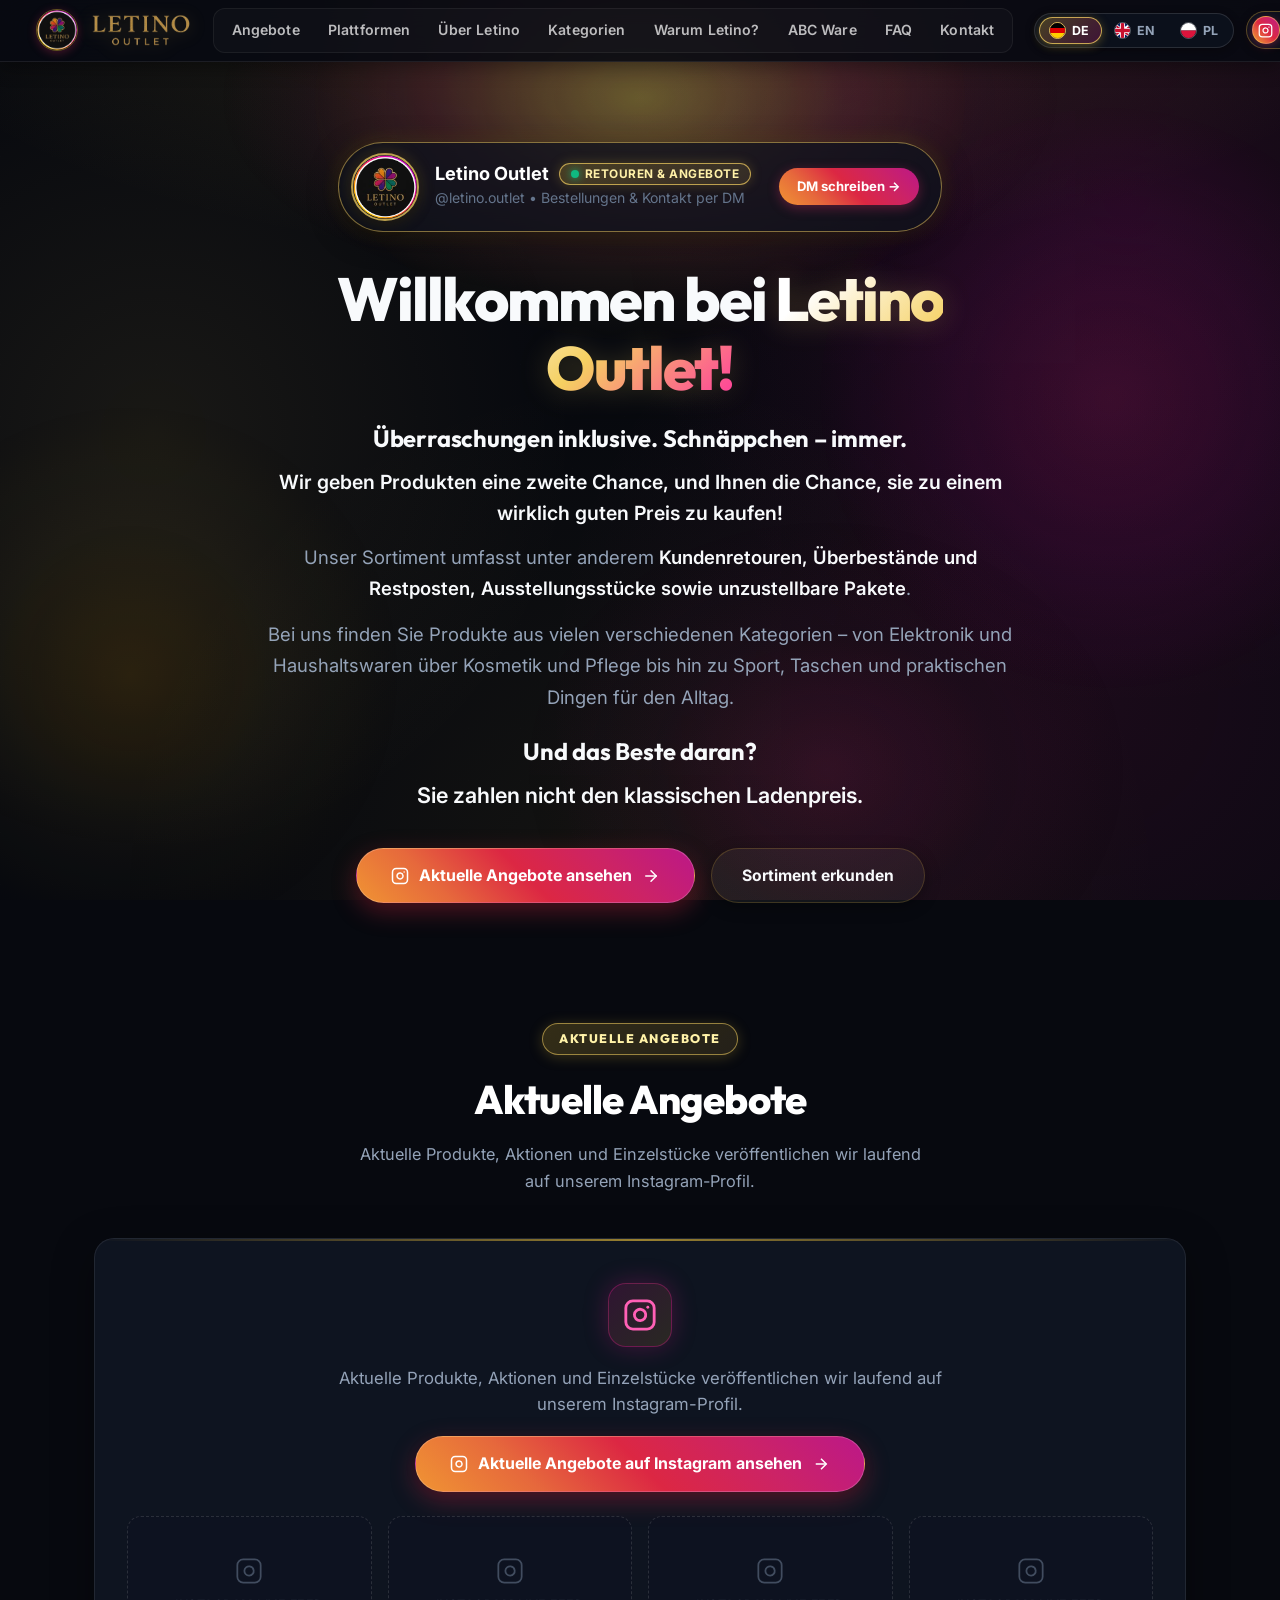
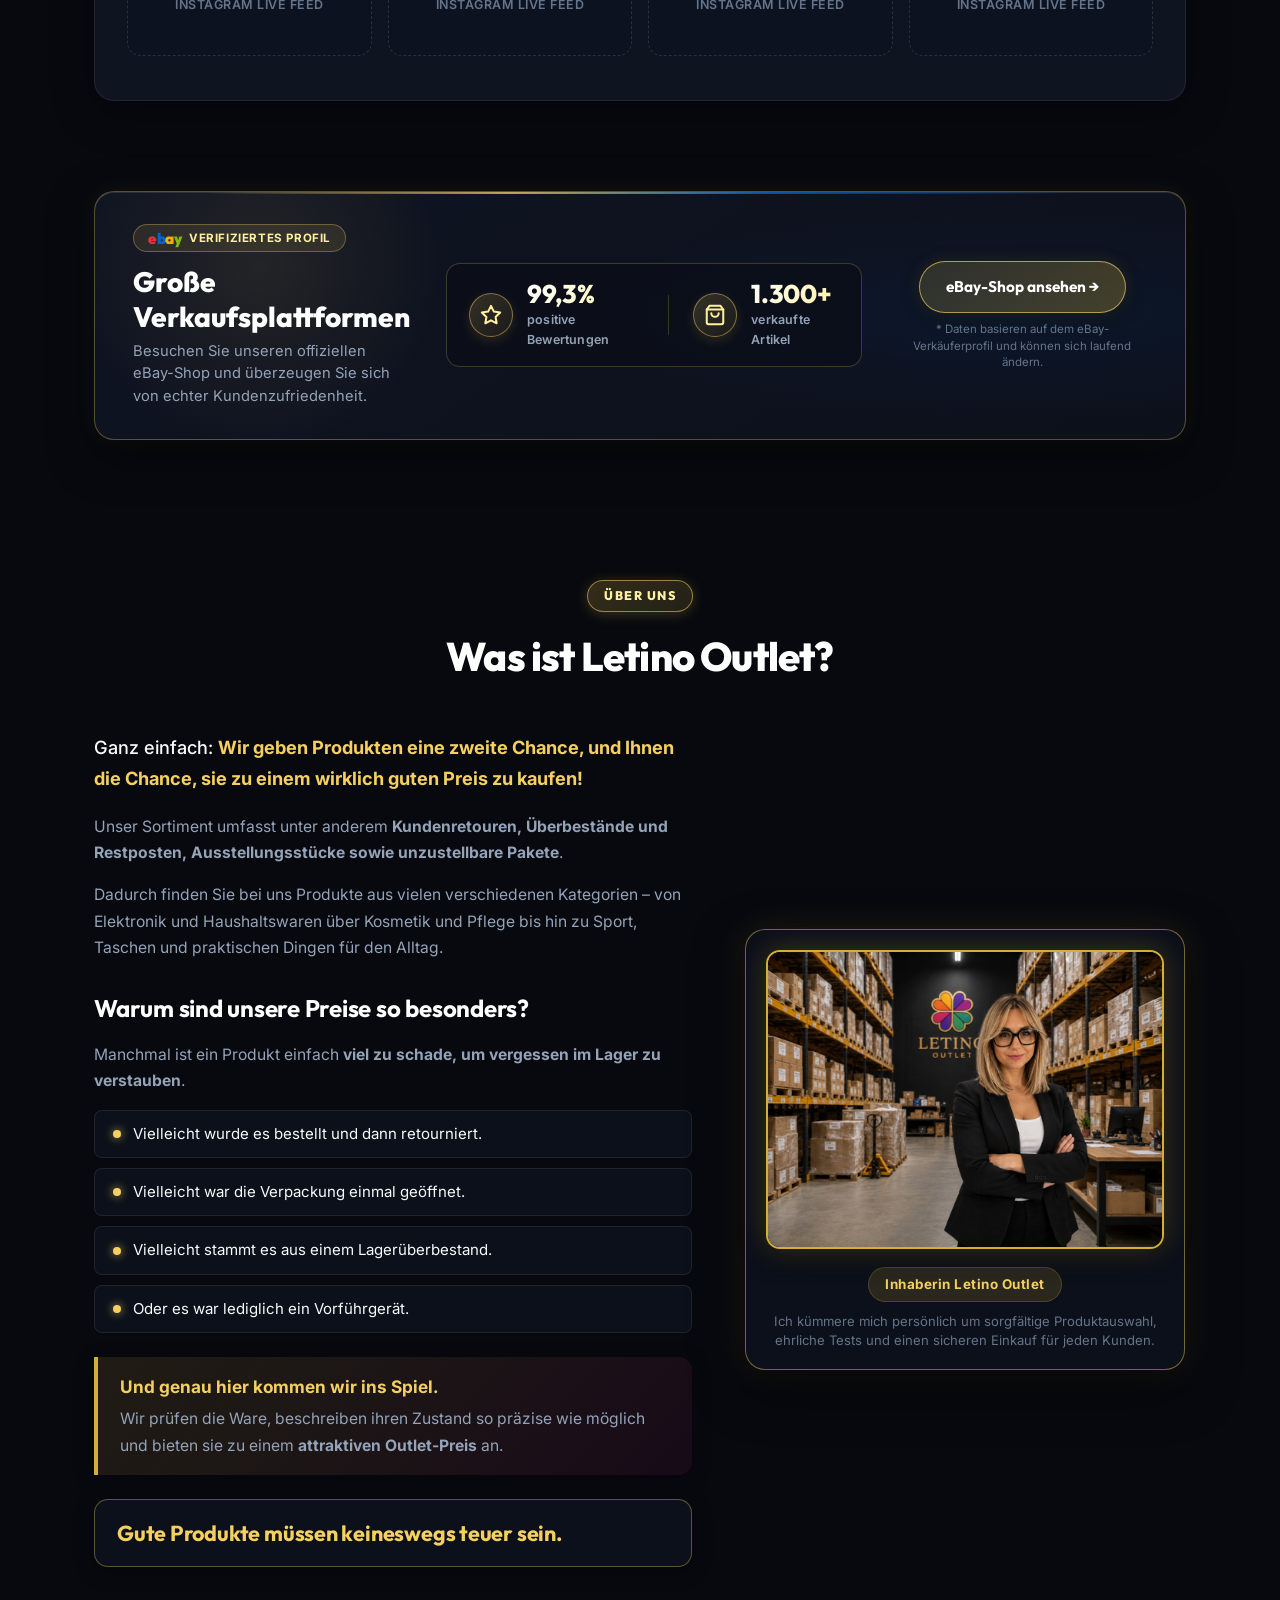
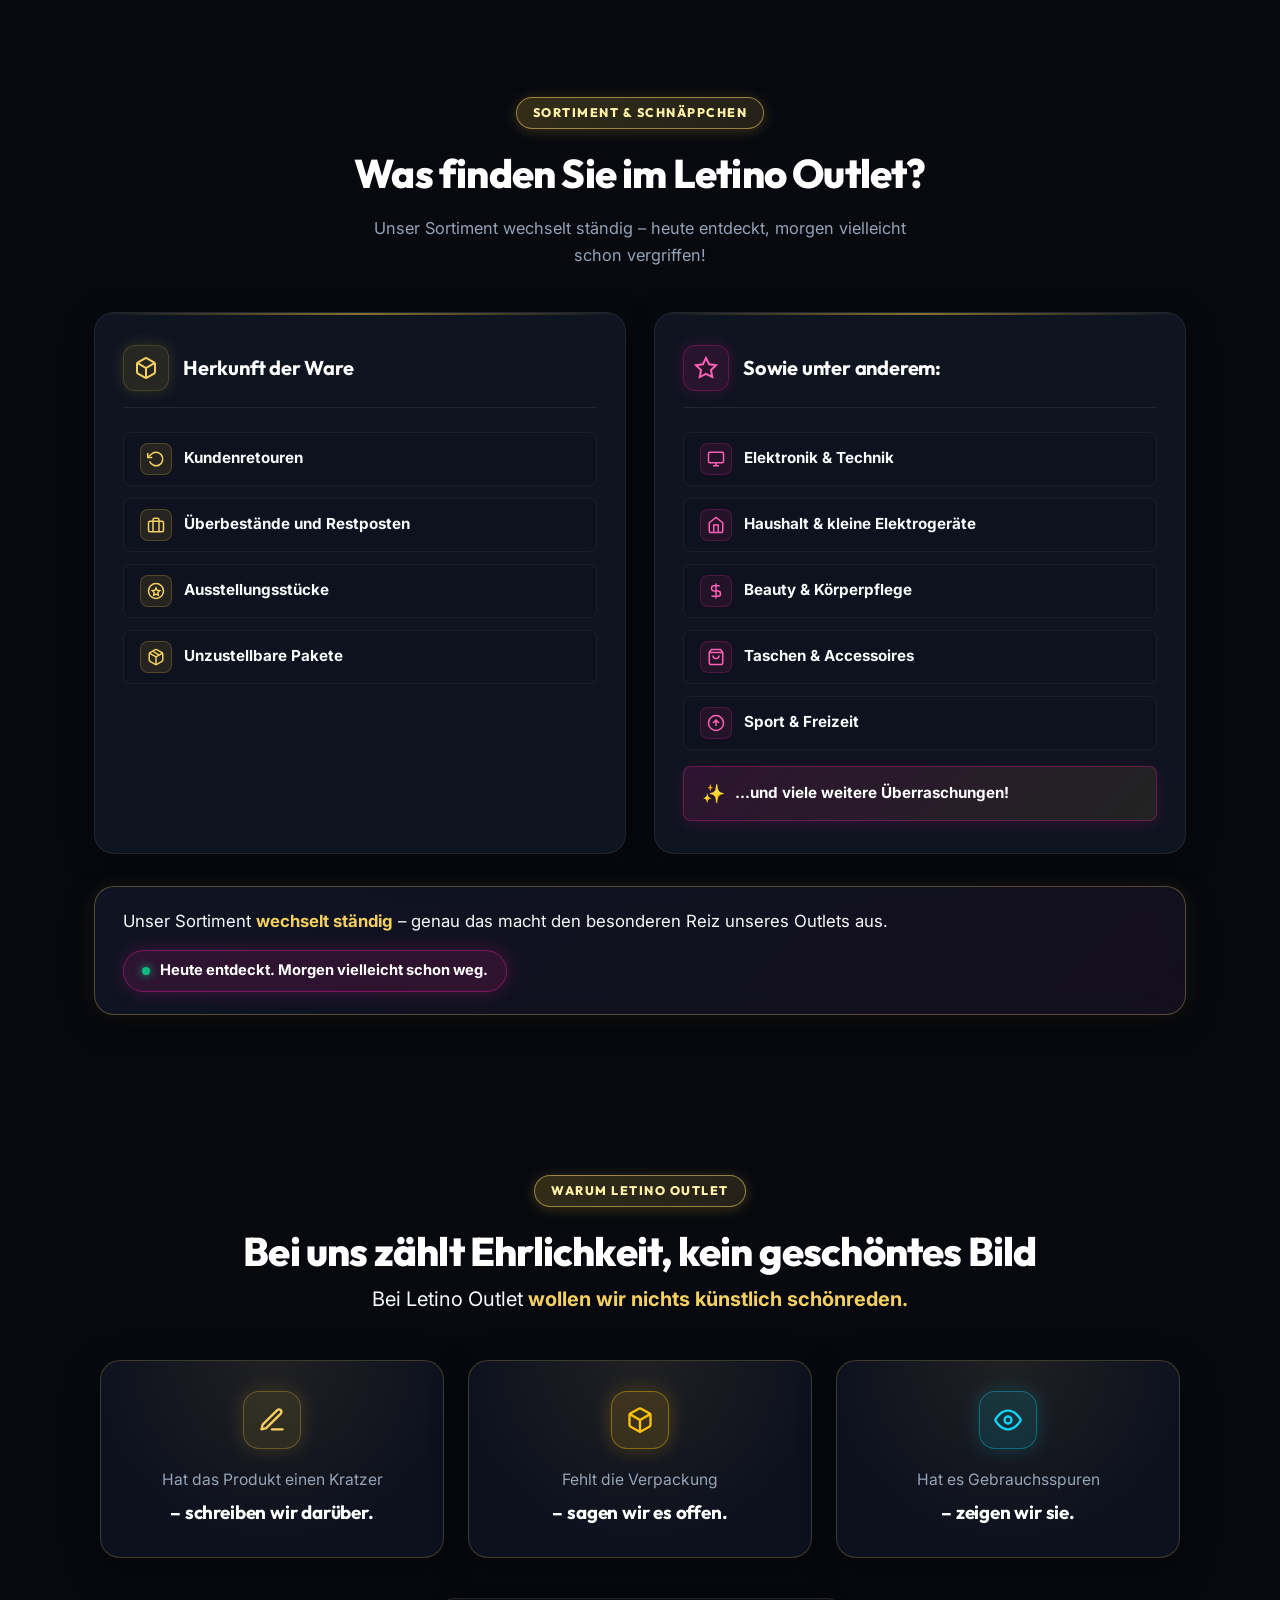
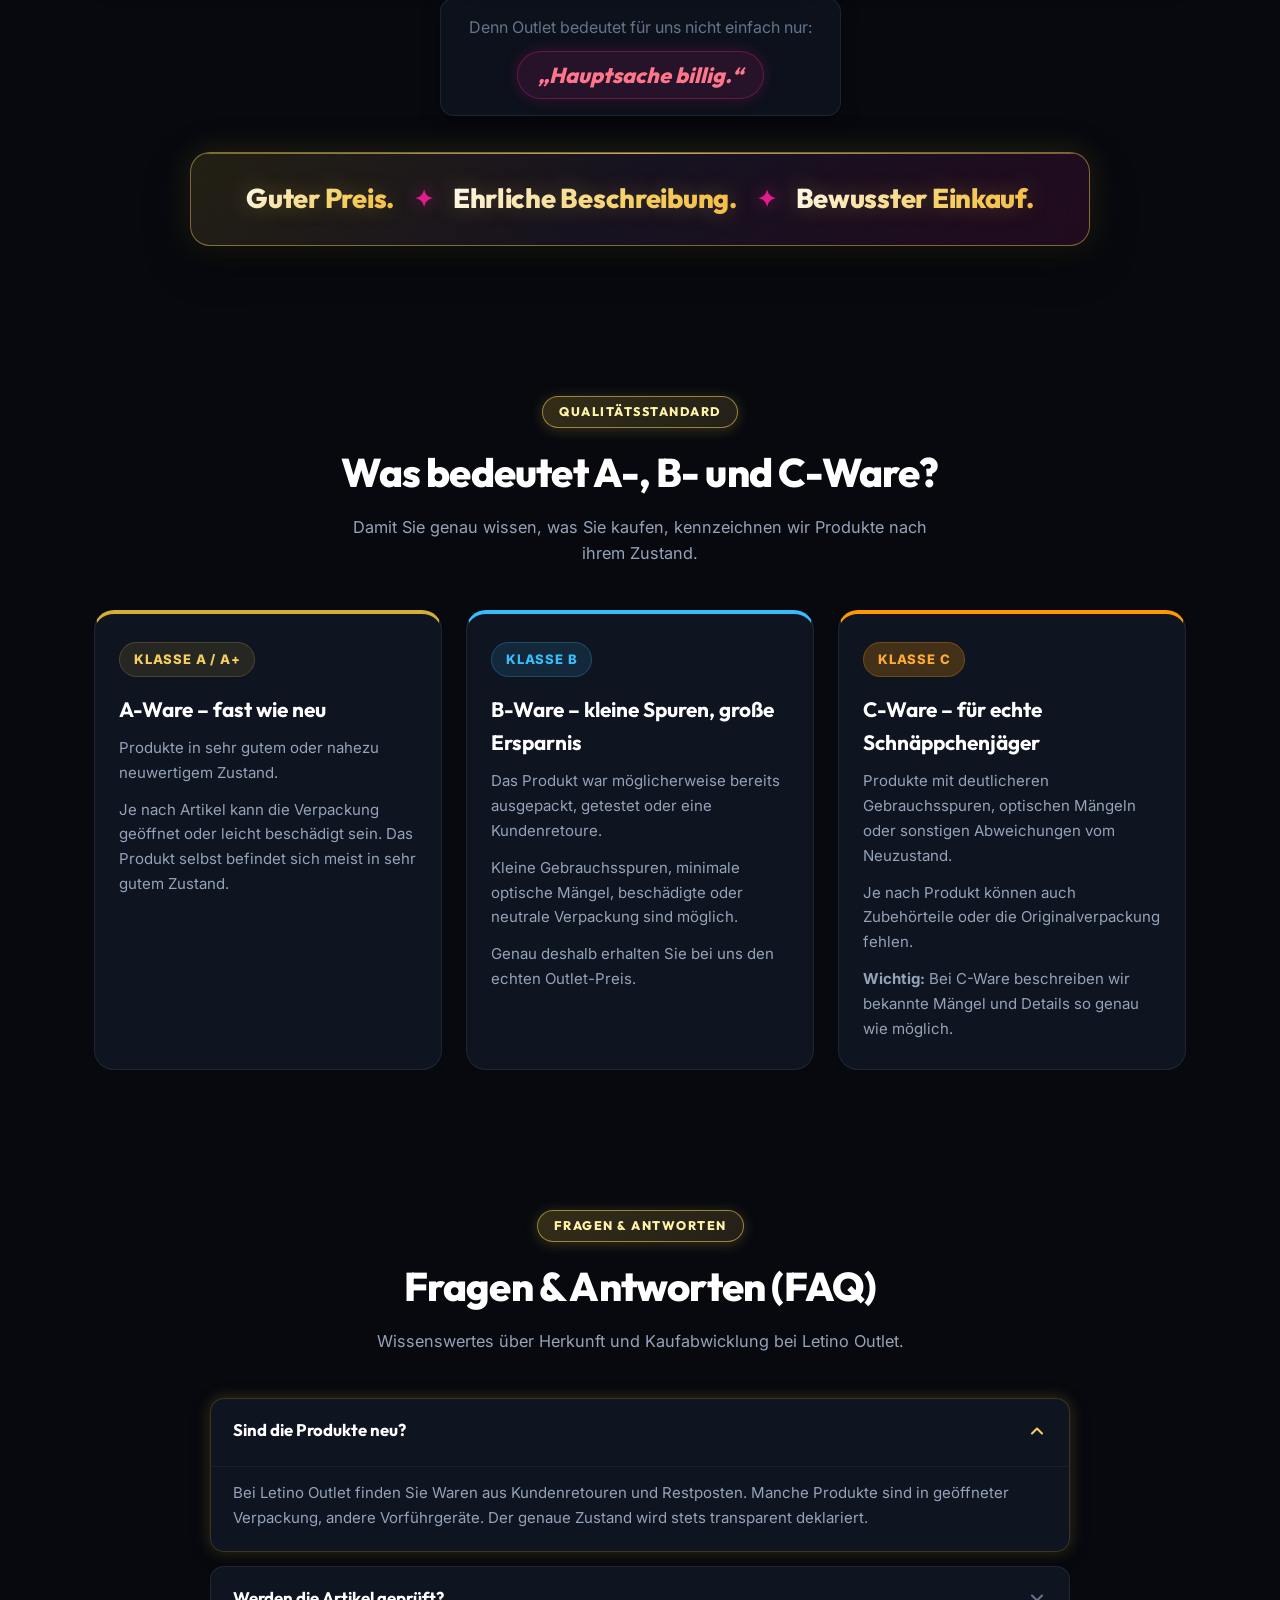
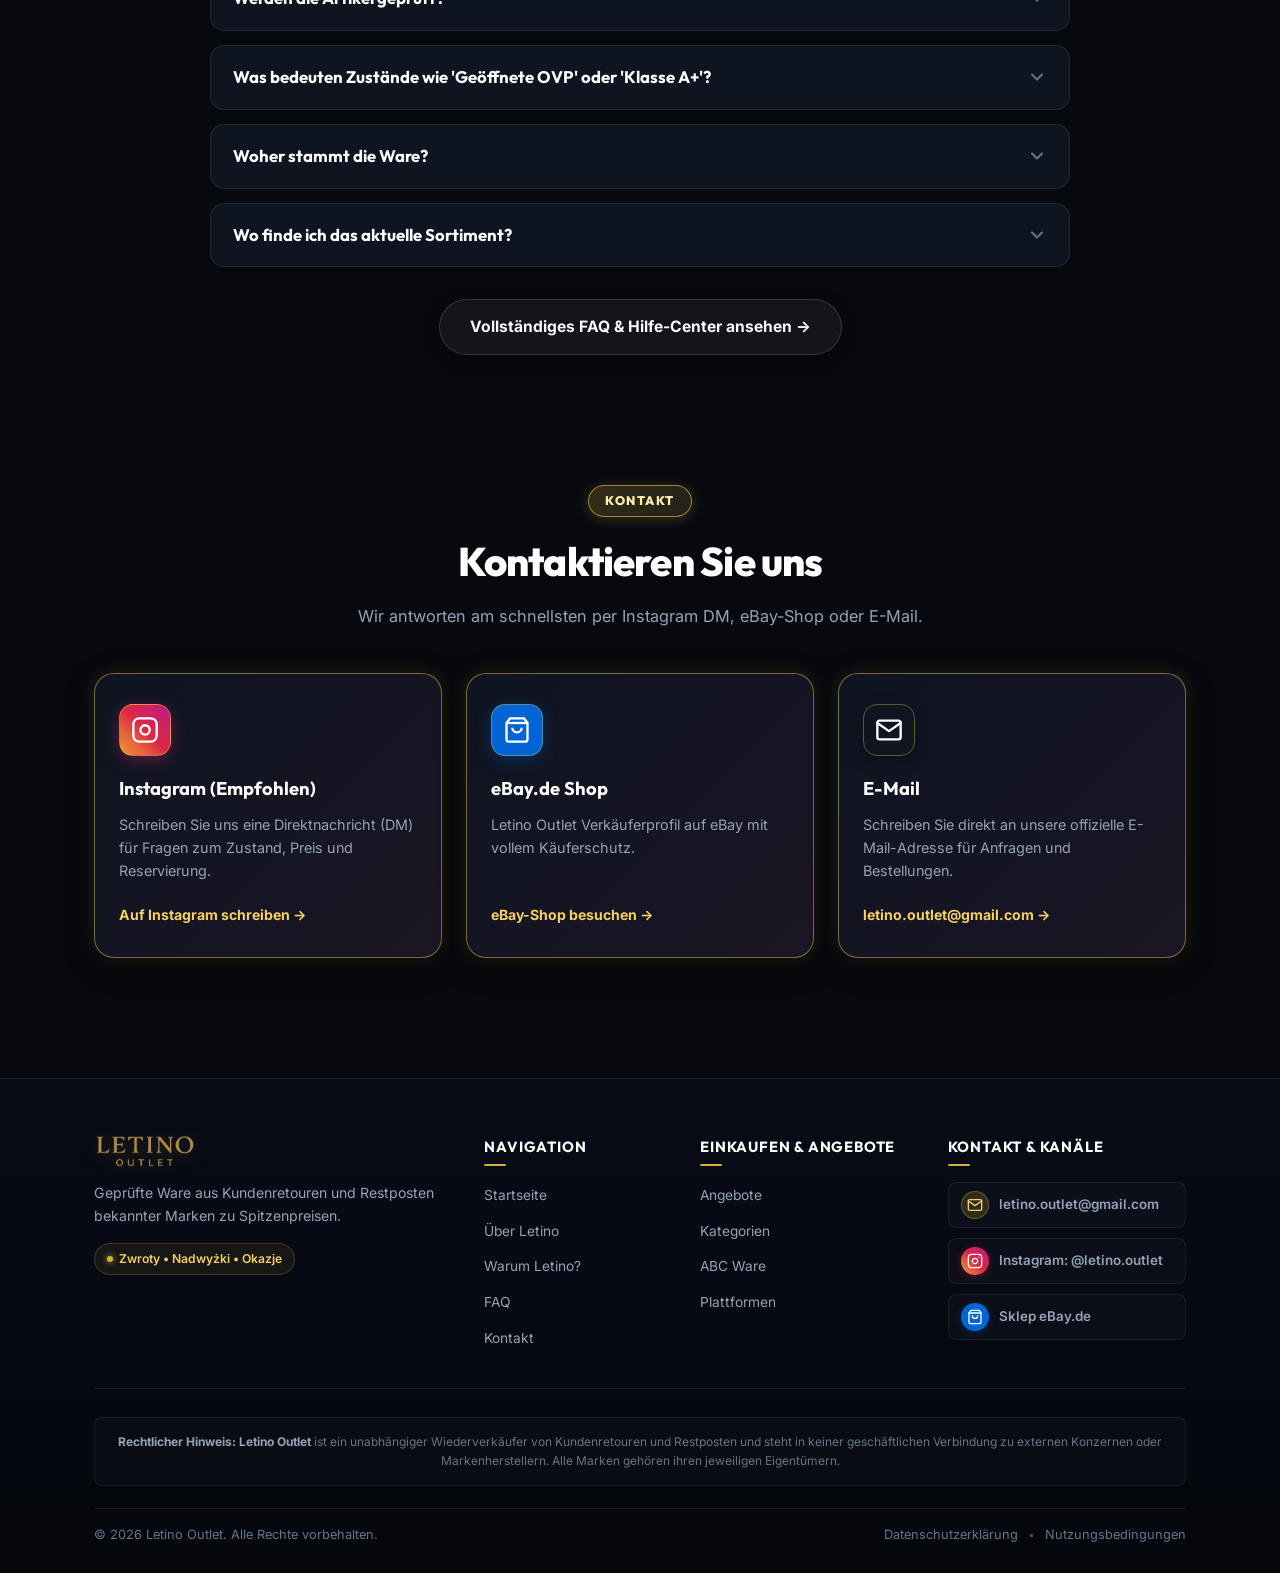
==== commit 1bc4000b: "Nowoczesny i profesjonalny redesign naglowka (header) oraz stopki (footer)" ====
--- a/index.html
+++ b/index.html
@@ -38,7 +38,7 @@
   <link href="https://fonts.googleapis.com/css2?family=Inter:wght@400;500;600;700&family=Outfit:wght@500;600;700;800&display=swap" rel="stylesheet">
   
   <!-- Style CSS z parametrem wersji przeciw pamięci podręcznej (cache) -->
-  <link rel="stylesheet" href="style.css?v=3.9">
+  <link rel="stylesheet" href="style.css?v=4.0">
 
   <!-- Google Analytics 4 (Właścicielka: wpisz swój identyfikator pomiaru G-XXXXXXXXXX) -->
   <script>
@@ -91,8 +91,8 @@
   <header class="header" id="top">
     <div class="header-inner">
       <a href="#top" class="logo" aria-label="Letino Outlet strona główna">
-        <img src="assets/letino-logo-round.png" alt="Letino Outlet Sygnet" class="logo-icon-img" width="72" height="72">
-        <img src="assets/letino-logo-transparent.png" alt="Letino Outlet Logo" class="logo-banner-img" width="240" height="60">
+        <img src="assets/letino-logo-round.png" alt="Letino Outlet Sygnet" class="logo-icon-img" width="42" height="42">
+        <img src="assets/letino-logo-transparent.png" alt="Letino Outlet Logo" class="logo-banner-img" width="160" height="34">
       </a>
 
       <!-- Główna nawigacja desktopowa -->
@@ -859,51 +859,73 @@
   <footer class="footer">
     <div class="container footer-inner">
       
-      <!-- Górna część stopki: Logo i Nawigacja -->
+      <!-- 4 Kolumny Stopki -->
       <div class="footer-top-grid">
+        <!-- Kolumna 1: O marce Letino Outlet -->
         <div class="footer-brand-col">
           <a href="#top" class="footer-logo-link" aria-label="Letino Outlet strona główna">
-            <img src="assets/letino-logo-transparent.png" alt="Letino Outlet" class="footer-logo-banner" width="180" height="38">
+            <img src="assets/letino-logo-transparent.png" alt="Letino Outlet" class="footer-logo-banner" width="160" height="34">
           </a>
           <p class="footer-brand-text" data-i18n="footer_brand_desc">
             Sprawdzone produkty ze zwrotów konsumenckich i nadwyżek magazynowych. Znane marki w atrakcyjnych cenach.
           </p>
-        </div>
-
+          <div class="footer-brand-badges">
+            <span class="footer-pill-tag">
+              <span class="footer-tag-dot" aria-hidden="true"></span>
+              <span>Zwroty &bull; Nadwyżki &bull; Okazje</span>
+            </span>
+          </div>
+        </div>
+
+        <!-- Kolumna 2: Nawigacja -->
         <div class="footer-links-col">
           <h4 class="footer-col-title" data-i18n="footer_links_title">Nawigacja</h4>
           <ul class="footer-nav-list">
             <li><a href="index.html" data-i18n="nav_home">Strona Główna</a></li>
-            <li><a href="#produkty" data-i18n="nav_deals">Aktualne Okazje</a></li>
-            <li><a href="#platformy" data-i18n="nav_platforms">Platformy</a></li>
             <li><a href="#o-letino" data-i18n="nav_about">O Letino</a></li>
-            <li><a href="#kategorie" data-i18n="nav_categories">Kategorie</a></li>
             <li><a href="#dlaczego-letino" data-i18n="nav_why">Dlaczego Letino?</a></li>
-            <li><a href="#abc-ware" data-i18n="nav_abc">ABC Ware</a></li>
             <li><a href="#faq" data-i18n="nav_faq">FAQ</a></li>
             <li><a href="#kontakt" data-i18n="nav_contact">Kontakt</a></li>
           </ul>
         </div>
 
+        <!-- Kolumna 3: Zakupy & Oferta -->
+        <div class="footer-offer-col">
+          <h4 class="footer-col-title" data-i18n="footer_offer_title">Zakupy &amp; Oferta</h4>
+          <ul class="footer-nav-list">
+            <li><a href="#produkty" data-i18n="nav_deals">Aktualne Okazje</a></li>
+            <li><a href="#kategorie" data-i18n="nav_categories">Kategorie Produktów</a></li>
+            <li><a href="#abc-ware" data-i18n="nav_abc">Standard Jakości (ABC-Ware)</a></li>
+            <li><a href="#platformy" data-i18n="nav_platforms">Platformy Sprzedażowe</a></li>
+          </ul>
+        </div>
+
+        <!-- Kolumna 4: Kontakt & Kanały -->
         <div class="footer-social-col">
-          <h4 class="footer-col-title" data-i18n="footer_social_title">Nasze Kanały</h4>
-          <ul class="footer-social-list">
+          <h4 class="footer-col-title" data-i18n="footer_social_title">Kontakt &amp; Kanały</h4>
+          <ul class="footer-contact-list">
             <li>
-              <a href="https://www.instagram.com/letino.outlet/" target="_blank" rel="noopener noreferrer">
-                <span class="social-mini-dot ig-dot"></span>
-                <span>Instagram: @letino.outlet</span>
+              <a href="mailto:letino.outlet@gmail.com" class="footer-contact-item">
+                <span class="footer-icon-circle email-circle" aria-hidden="true">
+                  <svg viewBox="0 0 24 24" width="16" height="16" fill="none" stroke="currentColor" stroke-width="2" stroke-linecap="round" stroke-linejoin="round"><path d="M4 4h16c1.1 0 2 .9 2 2v12c0 1.1-.9 2-2 2H4c-1.1 0-2-.9-2-2V6c0-1.1.9-2 2-2z"></path><polyline points="22,6 12,13 2,6"></polyline></svg>
+                </span>
+                <span class="footer-contact-label">letino.outlet@gmail.com</span>
               </a>
             </li>
             <li>
-              <a href="https://www.ebay.de/str/letinooutlet" target="_blank" rel="noopener noreferrer">
-                <span class="social-mini-dot ebay-dot"></span>
-                <span>eBay.de: Letino Outlet Store</span>
+              <a href="https://www.instagram.com/letino.outlet/" target="_blank" rel="noopener noreferrer" class="footer-contact-item">
+                <span class="footer-icon-circle ig-circle" aria-hidden="true">
+                  <svg viewBox="0 0 24 24" width="16" height="16" fill="none" stroke="currentColor" stroke-width="2" stroke-linecap="round" stroke-linejoin="round"><rect x="2" y="2" width="20" height="20" rx="5" ry="5"></rect><path d="M16 11.37A4 4 0 1 1 12.63 8 4 4 0 0 1 16 11.37z"></path><line x1="17.5" y1="6.5" x2="17.51" y2="6.5"></line></svg>
+                </span>
+                <span class="footer-contact-label">Instagram: @letino.outlet</span>
               </a>
             </li>
             <li>
-              <a href="mailto:letino.outlet@gmail.com">
-                <span class="social-mini-dot email-dot"></span>
-                <span>E-mail: letino.outlet@gmail.com</span>
+              <a href="https://www.ebay.de/str/letinooutlet" target="_blank" rel="noopener noreferrer" class="footer-contact-item">
+                <span class="footer-icon-circle ebay-circle" aria-hidden="true">
+                  <svg viewBox="0 0 24 24" width="16" height="16" fill="none" stroke="currentColor" stroke-width="2" stroke-linecap="round" stroke-linejoin="round"><path d="M6 2L3 6v14a2 2 0 0 0 2 2h14a2 2 0 0 0 2-2V6l-3-4z"></path><line x1="3" y1="6" x2="21" y2="6"></line><path d="M16 10a4 4 0 0 1-8 0"></path></svg>
+                </span>
+                <span class="footer-contact-label">Sklep eBay.de</span>
               </a>
             </li>
           </ul>
@@ -919,14 +941,14 @@
 
       <!-- Linki do informacji prawnych i Copyright -->
       <div class="footer-bottom-bar">
+        <div class="copyright">
+          &copy; <span id="year">2026</span> <span data-i18n="copyright_text">Letino Outlet. Wszelkie prawa zastrzeżone.</span>
+        </div>
+
         <div class="legal-links">
           <button type="button" class="legal-link-btn" id="privacyBtn" data-i18n="footer_privacy">Polityka Prywatności</button>
-          <span class="legal-sep">&bull;</span>
+          <span class="legal-sep" aria-hidden="true">&bull;</span>
           <button type="button" class="legal-link-btn" id="termsBtn" data-i18n="footer_terms">Regulamin Serwisu</button>
-        </div>
-
-        <div class="copyright">
-          &copy; <span id="year">2026</span> <span data-i18n="copyright_text">Letino Outlet. Wszelkie prawa zastrzeżone.</span>
         </div>
       </div>
 
@@ -962,6 +984,6 @@
     </svg>
   </button>
 
-  <script src="script.js?v=3.9"></script>
+  <script src="script.js?v=4.0"></script>
 </body>
 </html>
--- a/style.css
+++ b/style.css
@@ -236,27 +236,29 @@
    HEADER & NAVIGATION
    ========================================================================== */
 .header {
-  padding: 10px 0;
+  padding: 8px 0;
   border-bottom: 1px solid rgba(255, 255, 255, 0.08);
-  background: rgba(7, 10, 18, 0.9);
-  backdrop-filter: blur(20px);
-  -webkit-backdrop-filter: blur(20px);
+  background: rgba(7, 10, 18, 0.88);
+  backdrop-filter: blur(18px);
+  -webkit-backdrop-filter: blur(18px);
   position: sticky;
   top: 0;
   z-index: 100;
-  box-shadow: 0 4px 24px rgba(0, 0, 0, 0.45);
+  box-shadow: 0 4px 20px rgba(0, 0, 0, 0.4);
   transform: translateZ(0);
   will-change: transform;
+  transition: padding 0.25s ease, background 0.25s ease;
 }
 
 .header-inner {
   width: 100%;
-  max-width: 100%;
-  padding: 0 clamp(16px, 3.5vw, 48px);
+  max-width: 1340px;
+  margin: 0 auto;
+  padding: 0 clamp(16px, 2.8vw, 36px);
   display: flex;
   align-items: center;
   justify-content: space-between;
-  gap: clamp(16px, 2vw, 32px);
+  gap: clamp(12px, 1.6vw, 24px);
   flex-wrap: nowrap;
   position: relative;
 }
@@ -264,39 +266,42 @@
 .logo {
   display: flex;
   align-items: center;
-  gap: 14px;
+  gap: 12px;
   text-decoration: none;
   flex: 0 0 auto;
   white-space: nowrap;
   z-index: 2;
+  transition: opacity 0.2s ease;
 }
 
 .logo-icon-img {
-  width: 72px;
-  height: 72px;
+  width: 42px;
+  height: 42px;
   border-radius: 50%;
   object-fit: cover;
-  box-shadow: 0 2px 18px rgba(225, 48, 108, 0.35);
-  transition: transform var(--transition-normal), filter var(--transition-normal);
+  border: 1.5px solid rgba(212, 175, 55, 0.45);
+  box-shadow: 0 2px 10px rgba(225, 48, 108, 0.28);
+  transition: transform var(--transition-normal), border-color var(--transition-normal), box-shadow var(--transition-normal);
 }
 
 .logo:hover .logo-icon-img {
-  transform: scale(1.06) rotate(3deg);
-  filter: drop-shadow(0 0 16px rgba(225, 48, 108, 0.55));
+  transform: scale(1.05) rotate(2deg);
+  border-color: rgba(245, 208, 97, 0.85);
+  box-shadow: 0 0 14px rgba(225, 48, 108, 0.45);
 }
 
 .logo-banner-img {
-  height: 60px;
+  height: 32px;
   width: auto;
-  max-width: 260px;
+  max-width: 180px;
   object-fit: contain;
-  filter: drop-shadow(0 2px 10px rgba(212, 175, 55, 0.32));
+  filter: drop-shadow(0 2px 8px rgba(212, 175, 55, 0.25));
   transition: filter var(--transition-normal), transform var(--transition-normal);
 }
 
 .logo:hover .logo-banner-img {
   transform: scale(1.02);
-  filter: drop-shadow(0 2px 18px rgba(212, 175, 55, 0.6));
+  filter: drop-shadow(0 2px 14px rgba(212, 175, 55, 0.5));
 }
 
 /* Desktop Navigation - Wycentrowana na środku nagłówka */
@@ -314,9 +319,12 @@
   display: flex;
   align-items: center;
   justify-content: center;
-  gap: clamp(14px, 1.6vw, 28px);
+  gap: 4px;
   margin: 0 auto;
-  padding: 0;
+  padding: 4px 6px;
+  background: rgba(255, 255, 255, 0.025);
+  border: 1px solid rgba(255, 255, 255, 0.06);
+  border-radius: 12px;
   flex-wrap: nowrap;
   position: relative;
 }
@@ -329,7 +337,7 @@
   height: 2.5px;
   background: var(--letino-gold-gradient);
   border-radius: var(--radius-full);
-  box-shadow: 0 0 14px rgba(245, 208, 97, 0.8), 0 0 6px rgba(225, 29, 142, 0.45);
+  box-shadow: 0 0 12px rgba(245, 208, 97, 0.8), 0 0 6px rgba(225, 29, 142, 0.4);
   pointer-events: none;
   opacity: 0;
   transform: translateX(0);
@@ -346,57 +354,61 @@
 }
 
 .nav-link {
-  font-size: 1.02rem;
+  font-size: 0.88rem;
   font-weight: 600;
-  color: var(--text-secondary);
+  color: rgba(255, 255, 255, 0.72);
   position: relative;
-  padding: 8px 0;
-  transition: color var(--transition);
+  padding: 6px 12px;
+  border-radius: 8px;
+  transition: color 0.2s ease, background 0.2s ease, transform 0.2s ease;
   white-space: nowrap;
   display: inline-block;
   text-decoration: none;
-  letter-spacing: 0.2px;
+  letter-spacing: 0.15px;
 }
 
 .nav-link::after {
   content: '';
   position: absolute;
-  bottom: 0;
-  left: 0;
+  bottom: 2px;
+  left: 12px;
+  right: 12px;
   width: 0;
-  height: 2.5px;
+  height: 2px;
   background: var(--letino-gold-gradient);
   border-radius: var(--radius-full);
-  transition: width 0.25s cubic-bezier(0.16, 1, 0.3, 1), box-shadow 0.25s ease;
+  transition: width 0.22s cubic-bezier(0.16, 1, 0.3, 1);
   pointer-events: none;
 }
 
 .nav-link:hover,
 .nav-link:focus-visible {
   color: #fff;
+  background: rgba(255, 255, 255, 0.05);
 }
 
 .nav-link:hover::after,
 .nav-link:focus-visible::after {
-  width: 100%;
+  width: calc(100% - 24px);
 }
 
 .nav-link.active {
   color: #ffffff;
+  background: rgba(212, 175, 55, 0.12);
+  border: 1px solid rgba(212, 175, 55, 0.28);
+  color: var(--letino-gold-light);
   font-weight: 700;
 }
 
 .nav-link.active::after {
-  width: 100%;
-  background: var(--letino-gold-gradient);
-  box-shadow: 0 0 12px rgba(245, 208, 97, 0.7), 0 0 4px rgba(225, 29, 142, 0.4);
+  display: none;
 }
 
 .header-right {
   display: flex;
   align-items: center;
   justify-content: flex-end;
-  gap: 16px;
+  gap: 12px;
   flex: 0 0 auto;
   white-space: nowrap;
   margin-left: 0;
@@ -408,24 +420,24 @@
   position: relative;
   display: inline-flex;
   align-items: center;
-  gap: 4px;
-  background: rgba(14, 18, 30, 0.9);
-  border: 1.5px solid rgba(245, 208, 97, 0.45);
+  gap: 2px;
+  background: rgba(14, 18, 30, 0.85);
+  border: 1px solid rgba(255, 255, 255, 0.12);
   border-radius: var(--radius-full);
-  padding: 4px;
-  box-shadow: 0 4px 18px rgba(0, 0, 0, 0.4);
+  padding: 3px;
+  box-shadow: 0 2px 10px rgba(0, 0, 0, 0.3);
 }
 
 /* Płynnie sunąca pigułka aktywnego języka (Language Gliding Pill) */
 .lang-indicator-glide {
   position: absolute;
-  top: 4px;
-  bottom: 4px;
+  top: 3px;
+  bottom: 3px;
   left: 0;
   border-radius: var(--radius-full);
-  background: linear-gradient(135deg, rgba(212, 175, 55, 0.35) 0%, rgba(225, 29, 142, 0.28) 100%);
-  border: 1px solid rgba(245, 208, 97, 0.85);
-  box-shadow: 0 2px 14px rgba(212, 175, 55, 0.45), 0 0 12px rgba(225, 29, 142, 0.28);
+  background: linear-gradient(135deg, rgba(212, 175, 55, 0.3) 0%, rgba(225, 29, 142, 0.24) 100%);
+  border: 1px solid rgba(245, 208, 97, 0.75);
+  box-shadow: 0 2px 10px rgba(212, 175, 55, 0.35);
   pointer-events: none;
   opacity: 0;
   transform: translateX(0);
@@ -441,15 +453,15 @@
   background: transparent;
   border: 1px solid transparent;
   border-radius: var(--radius-full);
-  padding: 6px 14px;
+  padding: 4px 10px;
   display: inline-flex;
   align-items: center;
-  gap: 8px;
+  gap: 6px;
   cursor: pointer;
   color: var(--text-secondary);
-  font-size: 0.92rem;
+  font-size: 0.78rem;
   font-weight: 700;
-  letter-spacing: 0.6px;
+  letter-spacing: 0.5px;
   transition: color 0.2s cubic-bezier(0.16, 1, 0.3, 1);
   user-select: none;
   position: relative;
@@ -457,8 +469,8 @@
 }
 
 .lang-flag-box {
-  width: 22px;
-  height: 22px;
+  width: 17px;
+  height: 17px;
   border-radius: 50%;
   overflow: hidden;
   display: inline-flex;
@@ -481,7 +493,7 @@
 
 .lang-tile:hover .lang-flag-box {
   border-color: rgba(245, 208, 97, 0.75);
-  transform: scale(1.06);
+  transform: scale(1.08);
 }
 
 .lang-tile.active {
@@ -503,9 +515,9 @@
 /* Fallback gdy JS nie doda wskaźnika */
 .lang-switcher:not(.has-glide-indicator) .lang-tile.active {
   color: #ffffff;
-  background: linear-gradient(135deg, rgba(212, 175, 55, 0.32) 0%, rgba(225, 29, 142, 0.28) 100%);
-  border-color: rgba(245, 208, 97, 0.85);
-  box-shadow: 0 2px 12px rgba(212, 175, 55, 0.4), 0 0 10px rgba(225, 29, 142, 0.25);
+  background: linear-gradient(135deg, rgba(212, 175, 55, 0.3) 0%, rgba(225, 29, 142, 0.24) 100%);
+  border-color: rgba(245, 208, 97, 0.8);
+  box-shadow: 0 2px 10px rgba(212, 175, 55, 0.35);
 }
 
 .lang-switcher:not(.has-glide-indicator) .lang-tile:hover {
@@ -517,33 +529,34 @@
 .nav-ig-btn {
   display: inline-flex;
   align-items: center;
-  gap: 10px;
-  padding: 6px 16px 6px 8px;
+  gap: 8px;
+  padding: 4px 12px 4px 5px;
   border-radius: var(--radius-full);
-  background: rgba(16, 20, 32, 0.88);
-  border: 1.5px solid rgba(245, 208, 97, 0.45);
-  box-shadow: 0 4px 16px rgba(0, 0, 0, 0.35);
-  transition: transform 0.25s cubic-bezier(0.16, 1, 0.3, 1), border-color 0.25s ease, box-shadow 0.25s ease, background 0.25s ease;
+  background: rgba(14, 18, 30, 0.85);
+  border: 1px solid rgba(212, 175, 55, 0.38);
+  box-shadow: 0 2px 10px rgba(0, 0, 0, 0.3);
+  transition: transform 0.22s ease, border-color 0.22s ease, box-shadow 0.22s ease, background 0.22s ease;
   position: relative;
+  text-decoration: none;
 }
 
 .nav-ig-icon-wrap {
-  width: 38px;
-  height: 38px;
+  width: 28px;
+  height: 28px;
   border-radius: 50%;
   background: var(--ig-gradient);
   display: flex;
   align-items: center;
   justify-content: center;
   flex-shrink: 0;
-  border: 1.5px solid rgba(245, 208, 97, 0.5);
-  box-shadow: 0 3px 10px rgba(225, 48, 108, 0.4);
-  transition: all 0.25s ease;
+  border: 1px solid rgba(245, 208, 97, 0.5);
+  box-shadow: 0 2px 8px rgba(225, 48, 108, 0.35);
+  transition: transform 0.2s ease;
 }
 
 .nav-ig-icon-wrap .ig-icon {
-  width: 20px;
-  height: 20px;
+  width: 15px;
+  height: 15px;
   stroke: #fff;
 }
 
@@ -551,38 +564,37 @@
   display: flex;
   flex-direction: column;
   text-align: left;
-  line-height: 1.2;
+  line-height: 1.15;
 }
 
 .nav-ig-tag {
-  font-size: 0.72rem;
+  font-size: 0.65rem;
   font-weight: 700;
-  letter-spacing: 0.8px;
+  letter-spacing: 0.6px;
   text-transform: uppercase;
   color: #ff758c;
   transition: color 0.2s ease;
 }
 
 .nav-ig-handle {
-  font-size: 0.94rem;
+  font-size: 0.82rem;
   font-weight: 700;
   color: #fff;
-  transition: color 0.2s ease, text-shadow 0.2s ease;
+  transition: color 0.2s ease;
 }
 
 .nav-ig-arrow {
-  width: 16px;
-  height: 16px;
+  width: 14px;
+  height: 14px;
   stroke: var(--text-muted);
-  transition: transform 0.25s ease, stroke 0.25s ease;
-}
-
-/* Efekt podświetlenia po najechaniu - spójny ze złotym stylem reszty strony */
+  transition: transform 0.22s ease, stroke 0.22s ease;
+}
+
 .nav-ig-btn:hover {
-  background: rgba(22, 28, 44, 0.9);
-  border-color: rgba(245, 208, 97, 0.85);
-  box-shadow: 0 6px 22px rgba(0, 0, 0, 0.45), 0 0 22px rgba(212, 175, 55, 0.35), 0 0 10px rgba(225, 29, 142, 0.2);
-  transform: translateY(-2px);
+  background: rgba(20, 26, 42, 0.95);
+  border-color: rgba(245, 208, 97, 0.8);
+  box-shadow: 0 4px 16px rgba(0, 0, 0, 0.4), 0 0 16px rgba(212, 175, 55, 0.25);
+  transform: translateY(-1px);
 }
 
 .nav-ig-btn:hover .nav-ig-tag {
@@ -591,25 +603,24 @@
 
 .nav-ig-btn:hover .nav-ig-handle {
   color: #ffffff;
-  text-shadow: 0 0 10px rgba(245, 208, 97, 0.4);
 }
 
 .nav-ig-btn:hover .nav-ig-arrow {
-  transform: translateX(3px);
+  transform: translateX(2px);
   stroke: var(--letino-gold-light);
 }
 
 .nav-ig-btn:hover .nav-ig-icon-wrap {
-  box-shadow: 0 0 14px rgba(245, 208, 97, 0.5), 0 2px 10px rgba(225, 48, 108, 0.4);
-  border-color: rgba(245, 208, 97, 0.7);
+  transform: scale(1.05);
+  border-color: rgba(245, 208, 97, 0.85);
 }
 
 /* Mobile Menu Toggle (Hamburger) */
 .mobile-menu-toggle {
   display: none;
-  background: rgba(255, 255, 255, 0.05);
-  border: 1px solid var(--border-subtle);
-  border-radius: var(--radius-sm);
+  background: rgba(255, 255, 255, 0.04);
+  border: 1px solid rgba(255, 255, 255, 0.12);
+  border-radius: 10px;
   width: 40px;
   height: 40px;
   cursor: pointer;
@@ -618,7 +629,7 @@
   justify-content: center;
   gap: 5px;
   padding: 0;
-  transition: var(--transition);
+  transition: background 0.2s ease, border-color 0.2s ease, transform 0.2s ease;
 }
 
 .hamburger-bar {
@@ -630,8 +641,12 @@
 }
 
 .mobile-menu-toggle:hover {
-  background: rgba(255, 255, 255, 0.1);
-  border-color: var(--letino-gold-subtle);
+  background: rgba(255, 255, 255, 0.08);
+  border-color: rgba(245, 208, 97, 0.5);
+}
+
+.mobile-menu-toggle:active {
+  transform: scale(0.96);
 }
 
 /* Mobile Drawer */
@@ -652,8 +667,9 @@
 .mobile-drawer-backdrop {
   position: absolute;
   inset: 0;
-  background: rgba(0, 0, 0, 0.7);
+  background: rgba(3, 5, 10, 0.78);
   backdrop-filter: blur(8px);
+  -webkit-backdrop-filter: blur(8px);
   opacity: 0;
   transition: opacity 0.3s ease;
 }
@@ -666,18 +682,18 @@
   position: absolute;
   top: 0;
   right: 0;
-  width: 82%;
-  max-width: 340px;
+  width: min(340px, 86vw);
   height: 100%;
-  background: #0B0F1A;
-  border-left: 1px solid var(--border-gold-subtle);
-  box-shadow: -8px 0 32px rgba(0, 0, 0, 0.8);
+  background: #090D17;
+  border-left: 1px solid rgba(212, 175, 55, 0.25);
+  box-shadow: -8px 0 36px rgba(0, 0, 0, 0.8);
   display: flex;
   flex-direction: column;
-  padding: 24px;
+  padding: 20px 20px 24px;
   transform: translateX(100%);
   transition: transform 0.32s cubic-bezier(0.16, 1, 0.3, 1);
   overflow-y: auto;
+  -webkit-overflow-scrolling: touch;
 }
 
 .mobile-drawer.is-open .mobile-drawer-content {
@@ -688,85 +704,93 @@
   display: flex;
   align-items: center;
   justify-content: space-between;
-  padding-bottom: 20px;
-  border-bottom: 1px solid var(--border-subtle);
-  margin-bottom: 24px;
+  padding-bottom: 16px;
+  border-bottom: 1px solid rgba(255, 255, 255, 0.08);
+  margin-bottom: 20px;
 }
 
 .mobile-drawer-logo {
   display: flex;
   align-items: center;
   gap: 10px;
+  text-decoration: none;
 }
 
 .mobile-drawer-icon {
   border-radius: 50%;
+  border: 1px solid rgba(212, 175, 55, 0.4);
 }
 
 .mobile-drawer-title {
   font-family: var(--font-heading);
   font-weight: 700;
-  font-size: 1.1rem;
+  font-size: 1.05rem;
   color: #fff;
 }
 
 .mobile-drawer-close {
-  background: transparent;
-  border: none;
+  background: rgba(255, 255, 255, 0.04);
+  border: 1px solid rgba(255, 255, 255, 0.1);
   color: var(--text-secondary);
   cursor: pointer;
-  padding: 6px;
-  border-radius: var(--radius-sm);
+  width: 36px;
+  height: 36px;
+  border-radius: 8px;
   display: flex;
   align-items: center;
   justify-content: center;
-  transition: color 0.2s ease;
+  transition: color 0.2s ease, border-color 0.2s ease, background 0.2s ease;
 }
 
 .mobile-drawer-close:hover {
   color: #fff;
+  border-color: rgba(245, 208, 97, 0.6);
+  background: rgba(255, 255, 255, 0.08);
 }
 
 .mobile-nav-links {
   display: flex;
   flex-direction: column;
-  gap: 8px;
+  gap: 4px;
   margin-bottom: auto;
 }
 
 .mobile-nav-link {
-  font-size: 1.05rem;
+  font-size: 0.96rem;
   font-weight: 600;
   color: var(--text-secondary);
-  padding: 12px 14px;
-  border-radius: var(--radius-sm);
-  transition: var(--transition);
+  padding: 11px 14px;
+  border-radius: 8px;
+  text-decoration: none;
+  transition: all 0.2s ease;
+  display: flex;
+  align-items: center;
 }
 
 .mobile-nav-link:hover,
 .mobile-nav-link:focus-visible {
   color: #fff;
-  background: rgba(212, 175, 55, 0.1);
-  border-left: 3px solid var(--letino-gold);
+  background: rgba(255, 255, 255, 0.05);
 }
 
 .mobile-nav-link.active {
   color: #fff;
-  background: linear-gradient(90deg, rgba(212, 175, 55, 0.18) 0%, rgba(225, 29, 142, 0.12) 100%);
+  background: rgba(212, 175, 55, 0.12);
   border-left: 3px solid var(--letino-gold);
   font-weight: 700;
 }
 
 .mobile-drawer-footer {
-  margin-top: 30px;
-  padding-top: 20px;
-  border-top: 1px solid var(--border-subtle);
-}
+  margin-top: 24px;
+  padding-top: 18px;
+  border-top: 1px solid rgba(255, 255, 255, 0.08);
+}
+
 
 .mobile-btn-ig {
   width: 100%;
   font-size: 0.92rem;
-  padding: 13px 20px;
+  padding: 12px 18px;
 }
 
 /* ==========================================================================
@@ -2258,9 +2282,9 @@
    ========================================================================== */
 .footer {
   margin-top: auto;
-  border-top: 1px solid var(--border-subtle);
-  background: rgba(5, 8, 15, 0.85);
-  padding: 60px 0 35px;
+  border-top: 1px solid rgba(255, 255, 255, 0.08);
+  background: linear-gradient(180deg, rgba(8, 12, 22, 0.95) 0%, rgba(5, 7, 13, 0.99) 100%);
+  padding: 56px 0 28px;
 }
 
 .footer-inner {
@@ -2270,11 +2294,16 @@
 
 .footer-top-grid {
   display: grid;
-  grid-template-columns: 2fr 1fr 1.5fr;
-  gap: 40px;
-  padding-bottom: 40px;
-  border-bottom: 1px solid var(--border-subtle);
-  margin-bottom: 36px;
+  grid-template-columns: 2.2fr 1.1fr 1.3fr 1.5fr;
+  gap: clamp(24px, 3.2vw, 44px);
+  padding-bottom: 38px;
+  border-bottom: 1px solid rgba(255, 255, 255, 0.07);
+  margin-bottom: 28px;
+}
+
+.footer-brand-col {
+  display: flex;
+  flex-direction: column;
 }
 
 .footer-logo-link {
@@ -2283,178 +2312,173 @@
 }
 
 .footer-logo-banner {
-  height: 38px;
+  height: 32px;
   width: auto;
   object-fit: contain;
+  filter: drop-shadow(0 2px 8px rgba(212, 175, 55, 0.25));
 }
 
 .footer-brand-text {
   font-size: 0.88rem;
   color: var(--text-secondary);
-  line-height: 1.6;
-  max-width: 380px;
+  line-height: 1.65;
+  max-width: 340px;
+  margin-bottom: 16px;
+}
+
+.footer-brand-badges {
+  display: flex;
+  flex-wrap: wrap;
+  gap: 8px;
+}
+
+.footer-pill-tag {
+  display: inline-flex;
+  align-items: center;
+  gap: 6px;
+  padding: 5px 12px;
+  border-radius: 9999px;
+  background: rgba(212, 175, 55, 0.08);
+  border: 1px solid rgba(212, 175, 55, 0.22);
+  font-size: 0.76rem;
+  font-weight: 600;
+  color: var(--letino-gold-light);
+}
+
+.footer-tag-dot {
+  width: 6px;
+  height: 6px;
+  border-radius: 50%;
+  background: var(--letino-gold);
+  box-shadow: 0 0 6px rgba(245, 208, 97, 0.8);
 }
 
 .footer-col-title {
   font-family: var(--font-heading);
-  font-size: 1.05rem;
+  font-size: 0.92rem;
   font-weight: 700;
   color: #fff;
+  text-transform: uppercase;
+  letter-spacing: 0.8px;
   margin-bottom: 16px;
-}
-
-.footer-nav-list,
-.footer-social-list {
+  position: relative;
+  padding-bottom: 8px;
+}
+
+.footer-col-title::after {
+  content: '';
+  position: absolute;
+  bottom: 0;
+  left: 0;
+  width: 22px;
+  height: 2px;
+  background: var(--letino-gold);
+  border-radius: 2px;
+}
+
+.footer-nav-list {
   list-style: none;
   display: flex;
   flex-direction: column;
   gap: 10px;
-}
-
-.footer-nav-list a,
-.footer-social-list a {
+  margin: 0;
+  padding: 0;
+}
+
+.footer-nav-list a {
   font-size: 0.86rem;
-  color: var(--text-muted);
-  transition: color 0.2s ease;
+  color: var(--text-secondary);
+  transition: color 0.2s ease, transform 0.2s ease;
   display: inline-flex;
   align-items: center;
   gap: 8px;
-}
-
-.footer-nav-list a:hover,
-.footer-social-list a:hover {
-  color: #fff;
-}
-
-.social-mini-dot {
-  width: 8px;
-  height: 8px;
+  text-decoration: none;
+}
+
+.footer-nav-list a:hover {
+  color: #fff;
+  transform: translateX(3px);
+}
+
+/* Kontakt i kanały w stopce */
+.footer-contact-list {
+  list-style: none;
+  display: flex;
+  flex-direction: column;
+  gap: 10px;
+  margin: 0;
+  padding: 0;
+}
+
+.footer-contact-item {
+  display: flex;
+  align-items: center;
+  gap: 10px;
+  padding: 8px 12px;
+  border-radius: 8px;
+  background: rgba(255, 255, 255, 0.025);
+  border: 1px solid rgba(255, 255, 255, 0.06);
+  text-decoration: none;
+  color: var(--text-secondary);
+  transition: all 0.2s ease;
+}
+
+.footer-contact-item:hover {
+  background: rgba(255, 255, 255, 0.05);
+  border-color: rgba(212, 175, 55, 0.3);
+  color: #fff;
+  transform: translateY(-1px);
+}
+
+.footer-icon-circle {
+  width: 28px;
+  height: 28px;
   border-radius: 50%;
+  display: flex;
+  align-items: center;
+  justify-content: center;
   flex-shrink: 0;
 }
 
-.ig-dot { background: #E11D8E; }
-.fb-dot { background: #1877F2; }
-.ebay-dot { background: #0064D2; }
-.email-dot { background: var(--letino-gold); }
-
-/* Kafelki Social w stopce */
-.socials-wrapper {
-  width: 100%;
-  margin-bottom: 36px;
-}
-
-.socials-title {
-  font-family: var(--font-heading);
-  font-size: 1rem;
-  font-weight: 700;
-  color: #fff;
-  margin-bottom: 14px;
-  text-align: center;
-}
-
-.socials-grid {
-  display: grid;
-  grid-template-columns: repeat(auto-fit, minmax(200px, 1fr));
-  gap: 14px;
-}
-
-.social-item {
-  display: flex;
-  align-items: center;
-  gap: 14px;
-  padding: 12px 16px;
-  background: var(--bg-surface);
-  border: 1px solid var(--border-subtle);
-  border-radius: var(--radius-md);
-  text-align: left;
-  transition: var(--transition);
-}
-
-.social-item:hover {
-  transform: translateY(-2px);
-  border-color: rgba(255, 255, 255, 0.25);
-  box-shadow: 0 8px 24px rgba(0, 0, 0, 0.35);
-}
-
-.social-avatar-wrap {
-  position: relative;
-  width: 42px;
-  height: 42px;
-  flex-shrink: 0;
-}
-
-.social-avatar-round {
-  width: 42px;
-  height: 42px;
-  border-radius: 50%;
-  object-fit: cover;
-}
-
-.social-platform-badge {
-  position: absolute;
-  bottom: -2px;
-  right: -2px;
-  width: 18px;
-  height: 18px;
-  border-radius: 50%;
-  display: flex;
-  align-items: center;
-  justify-content: center;
-  border: 2px solid #070a12;
-}
-
-.social-platform-badge svg {
-  width: 10px;
-  height: 10px;
-}
-
-.ig-badge { background: var(--ig-gradient); color: #fff; }
-.fb-badge { background: #1877F2; color: #fff; }
-.ebay-badge { background: #0064D2; color: #fff; }
-
-.social-text-wrap {
-  display: flex;
-  flex-direction: column;
-  flex-grow: 1;
-}
-
-.social-text-wrap strong {
-  font-size: 0.94rem;
-  color: #fff;
-  line-height: 1.25;
-}
-
-.social-text-wrap span {
-  font-size: 0.76rem;
-  color: var(--text-muted);
-}
-
-.social-cta-arrow {
-  color: var(--text-muted);
-  font-size: 1.1rem;
-  transition: transform 0.25s ease, color 0.25s ease;
-}
-
-.social-item:hover .social-cta-arrow {
-  transform: translateX(3px);
-  color: #fff;
+.email-circle {
+  background: rgba(212, 175, 55, 0.18);
+  color: var(--letino-gold-light);
+  border: 1px solid rgba(212, 175, 55, 0.35);
+}
+
+.ig-circle {
+  background: var(--ig-gradient);
+  color: #fff;
+  box-shadow: 0 2px 8px rgba(225, 48, 108, 0.3);
+}
+
+.ebay-circle {
+  background: #0064D2;
+  color: #fff;
+  box-shadow: 0 2px 8px rgba(0, 100, 210, 0.3);
+}
+
+.footer-contact-label {
+  font-size: 0.84rem;
+  font-weight: 600;
+  word-break: break-word;
 }
 
 /* Nota Prawna */
 .legal-notice {
-  margin-bottom: 24px;
-  padding: 16px 20px;
+  margin-bottom: 22px;
+  padding: 14px 18px;
   background: rgba(255, 255, 255, 0.02);
   border-radius: var(--radius-sm);
-  border: 1px solid var(--border-subtle);
+  border: 1px solid rgba(255, 255, 255, 0.06);
   text-align: center;
 }
 
 .legal-notice p {
-  font-size: 0.76rem;
+  font-size: 0.75rem;
   color: var(--text-muted);
   line-height: 1.6;
+  margin: 0;
 }
 
 .legal-notice strong {
@@ -2468,7 +2492,13 @@
   justify-content: space-between;
   flex-wrap: wrap;
   gap: 14px;
-  padding-top: 14px;
+  padding-top: 16px;
+  border-top: 1px solid rgba(255, 255, 255, 0.06);
+}
+
+.copyright {
+  font-size: 0.8rem;
+  color: var(--text-muted);
 }
 
 .legal-links {
@@ -2480,7 +2510,7 @@
 .legal-link-btn {
   background: transparent;
   border: none;
-  font-size: 0.78rem;
+  font-size: 0.8rem;
   color: var(--text-muted);
   cursor: pointer;
   transition: color 0.2s ease;
@@ -2492,13 +2522,8 @@
 }
 
 .legal-sep {
-  font-size: 0.7rem;
-  color: var(--text-muted);
-}
-
-.copyright {
-  font-size: 0.8rem;
-  color: var(--text-muted);
+  font-size: 0.75rem;
+  color: rgba(255, 255, 255, 0.25);
 }
 
 /* ==========================================================================
@@ -2674,13 +2699,9 @@
 /* ==========================================================================
    RESPONSYWNOŚĆ (MEDIA QUERIES)
    ========================================================================== */
-@media (max-width: 1350px) {
+@media (max-width: 1240px) {
   .nav-ig-btn {
     display: none;
-  }
-
-  .nav-links {
-    gap: 16px;
   }
 }
 
@@ -2709,7 +2730,7 @@
 @media (max-width: 1024px) {
   .footer-top-grid {
     grid-template-columns: 1fr 1fr;
-    gap: 30px;
+    gap: 32px;
   }
   
   .footer-brand-col {
@@ -2725,12 +2746,26 @@
 
   /* Nagłówek */
   .header {
-    padding: 9px 0;
+    padding: 7px 0;
   }
 
   .header-inner {
-    padding: 0 16px;
-    gap: 12px;
+    padding: 0 14px;
+    gap: 10px;
+  }
+
+  .logo {
+    gap: 8px;
+  }
+
+  .logo-icon-img {
+    width: 36px;
+    height: 36px;
+  }
+
+  .logo-banner-img {
+    height: 26px;
+    max-width: 135px;
   }
 
   .header-right {
@@ -2739,35 +2774,26 @@
 
   .lang-switcher {
     padding: 2px;
-    gap: 2px;
+    gap: 1.5px;
   }
 
   .lang-tile {
-    padding: 4px 6px;
+    padding: 3px 6px;
     font-size: 0.72rem;
     gap: 4px;
   }
 
   .lang-flag-box {
-    width: 15px;
-    height: 15px;
-  }
-
-  .logo-icon-img {
-    width: 48px;
-    height: 48px;
-  }
-
-  .logo-banner-img {
-    height: 38px;
-    max-width: 160px;
+    width: 14px;
+    height: 14px;
   }
 
   .mobile-menu-toggle {
     width: 38px;
     height: 38px;
-    padding: 8px;
-  }
+    border-radius: 8px;
+  }
+
 
   /* Hero */
   .hero {
@@ -3084,12 +3110,12 @@
 
   /* Stopka */
   .footer {
-    padding: 36px 0 20px;
+    padding: 40px 0 24px;
   }
 
   .footer-top-grid {
     grid-template-columns: 1fr;
-    gap: 22px;
+    gap: 26px;
   }
 
   .footer-brand-col {
@@ -3098,45 +3124,38 @@
 
   .footer-brand-text {
     font-size: 0.84rem;
-    margin-top: 10px;
+    margin-top: 6px;
+    line-height: 1.6;
+    max-width: 100%;
+  }
+
+  .footer-col-title {
+    font-size: 0.88rem;
+    margin-bottom: 12px;
+  }
+
+  .footer-nav-list {
+    display: flex;
+    flex-direction: column;
+    gap: 8px;
+  }
+
+  .footer-contact-list {
+    gap: 8px;
+  }
+
+  .legal-notice {
+    margin-top: 20px;
+    padding: 12px 14px;
+    font-size: 0.72rem;
     line-height: 1.55;
-  }
-
-  .footer-col-title {
-    font-size: 0.92rem;
-    margin-bottom: 12px;
-  }
-
-  .footer-nav-list {
-    display: grid;
-    grid-template-columns: repeat(2, 1fr);
-    gap: 8px;
-  }
-
-  .footer-nav-list li a {
-    font-size: 0.84rem;
-  }
-
-  .footer-social-list {
-    gap: 8px;
-  }
-
-  .footer-social-list li a {
-    font-size: 0.84rem;
-  }
-
-  .legal-notice {
-    margin-top: 22px;
-    padding-top: 16px;
-    font-size: 0.72rem;
-    line-height: 1.5;
   }
 
   .footer-bottom-bar {
     flex-direction: column;
     text-align: center;
-    gap: 10px;
-    margin-top: 16px;
+    gap: 12px;
+    margin-top: 14px;
     padding-top: 14px;
   }
 
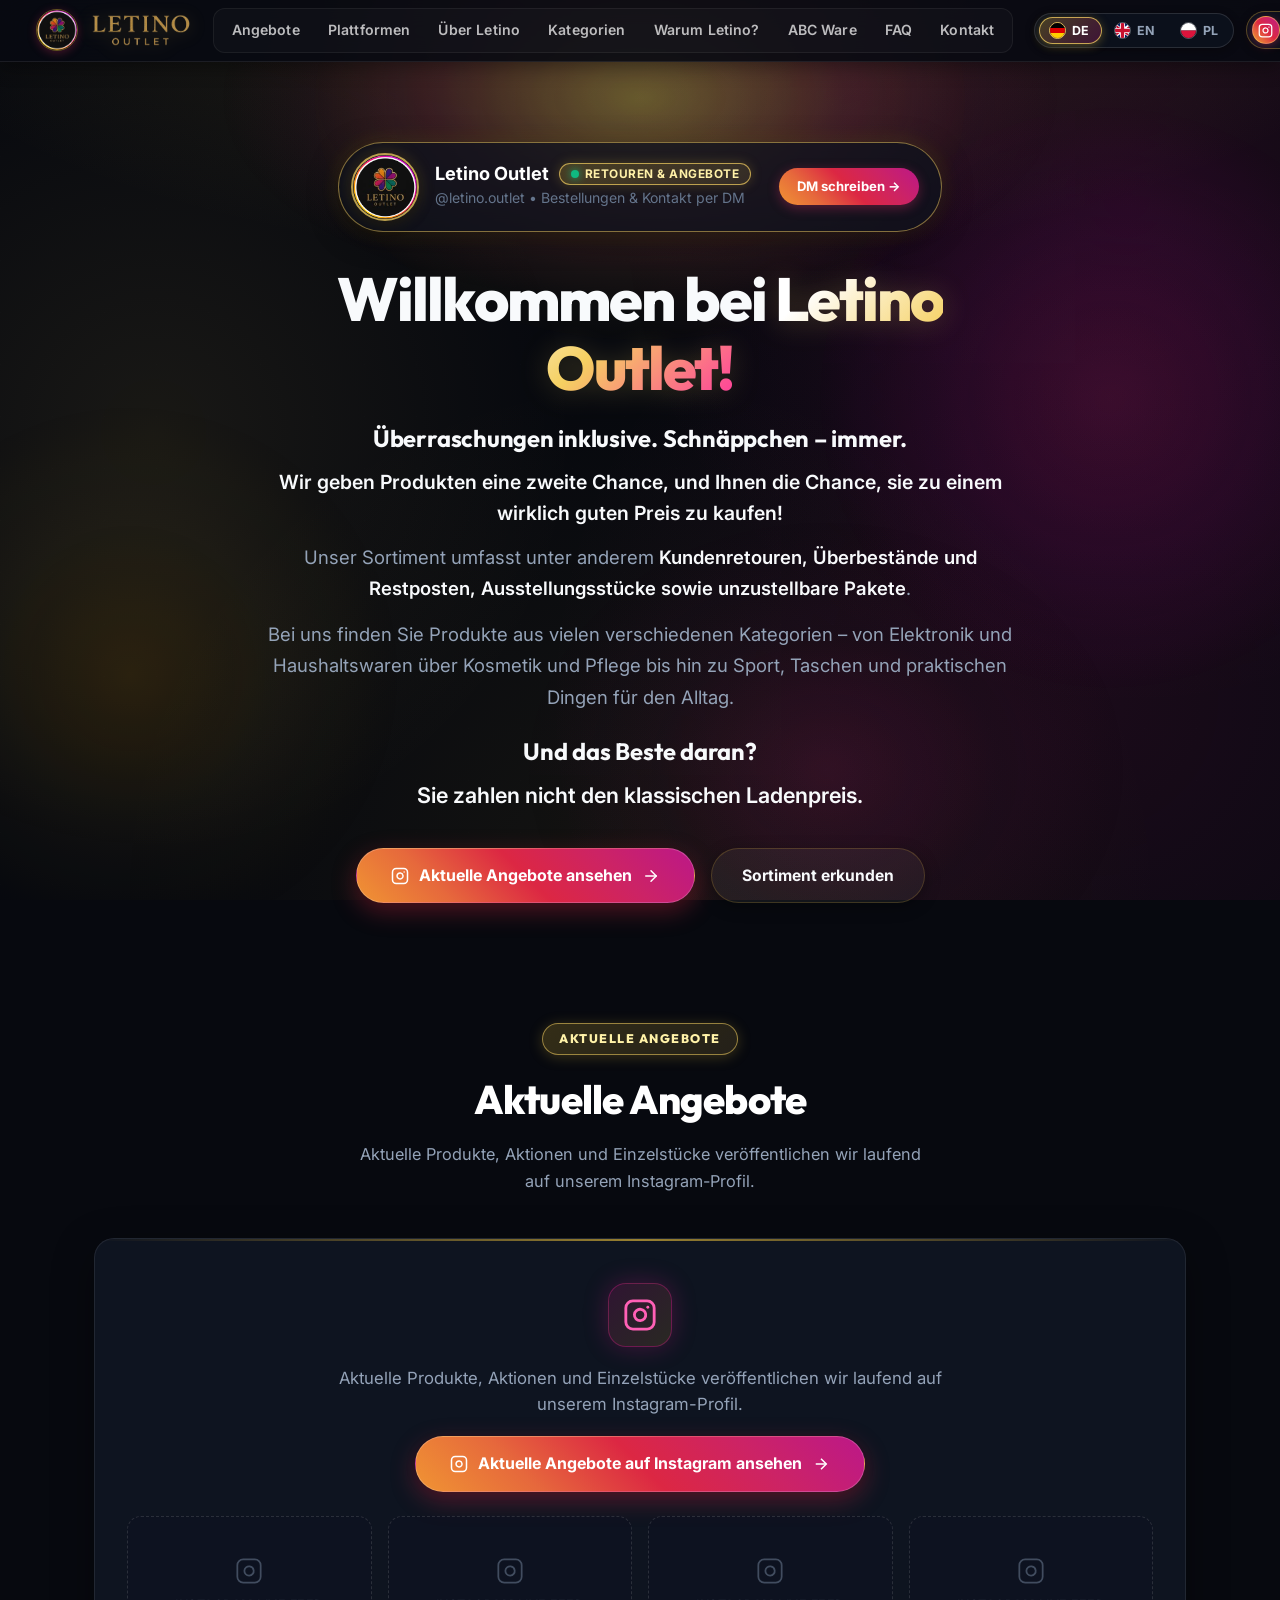
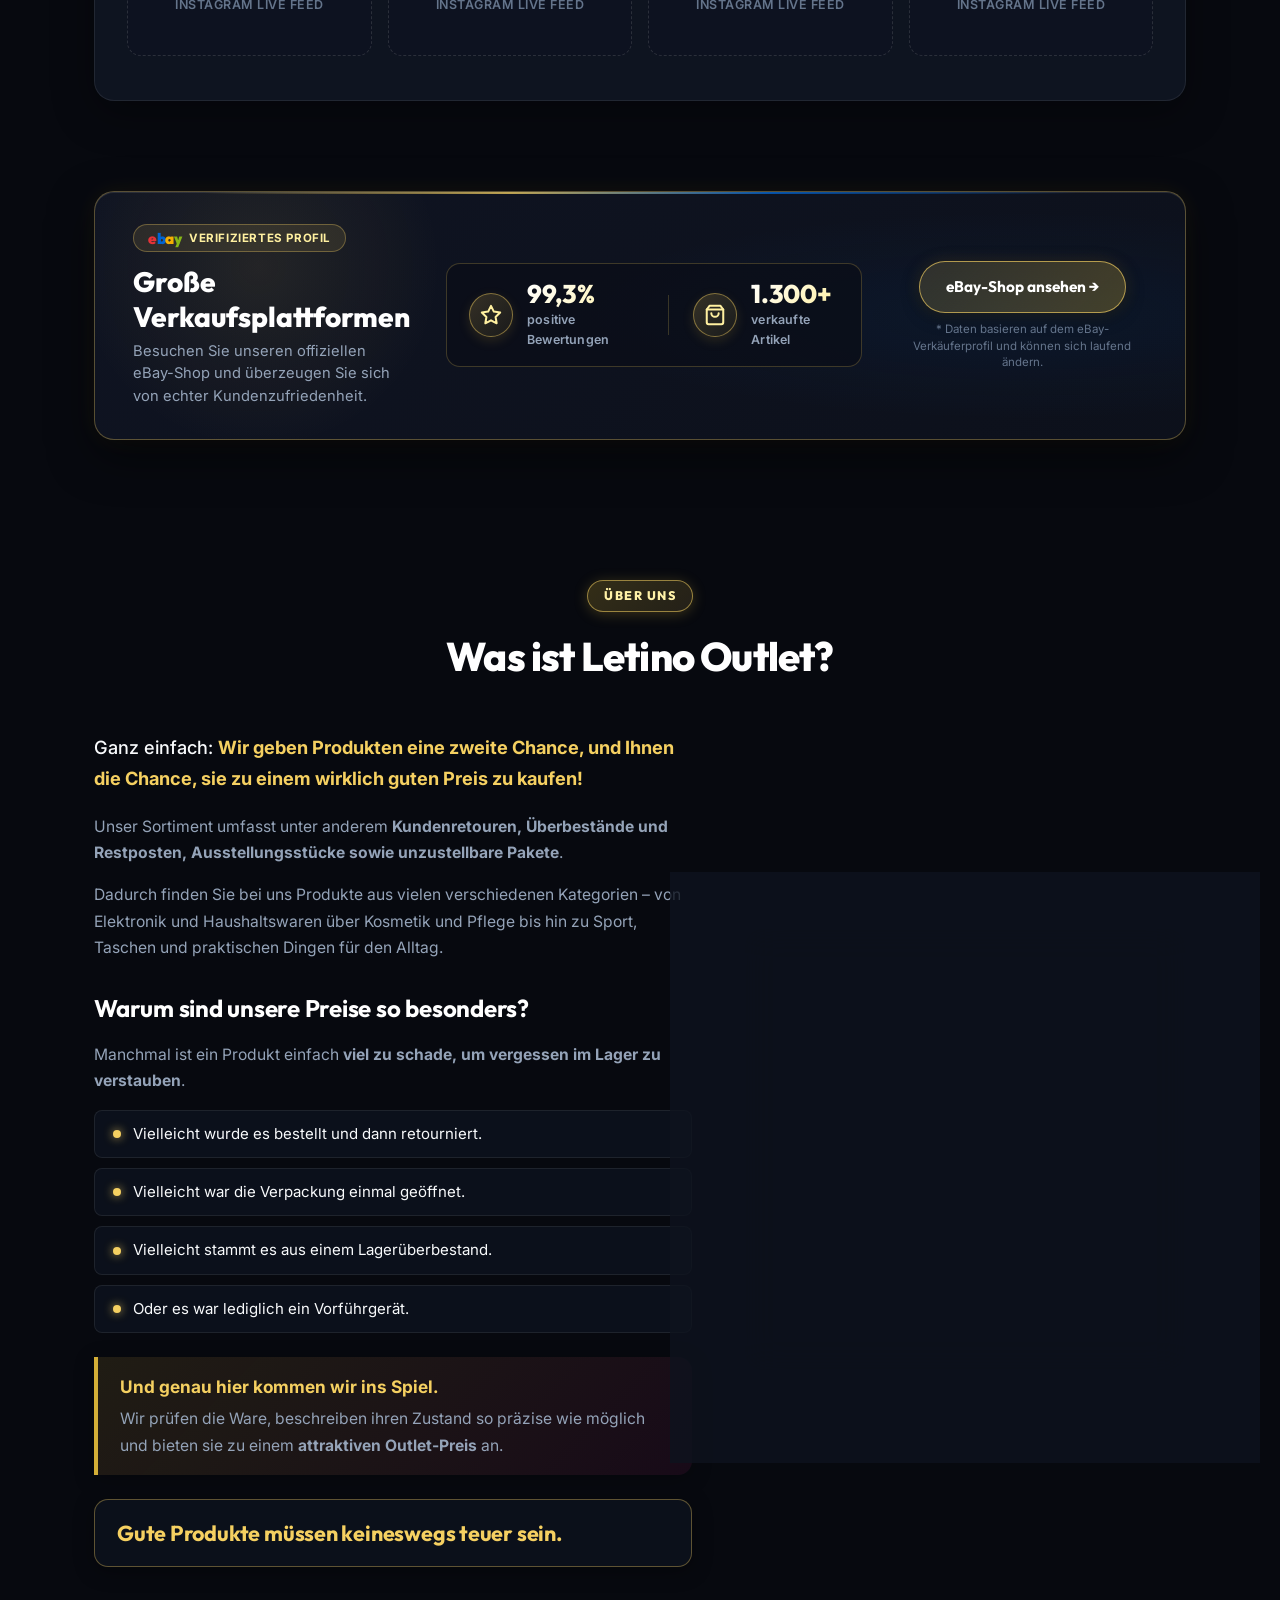
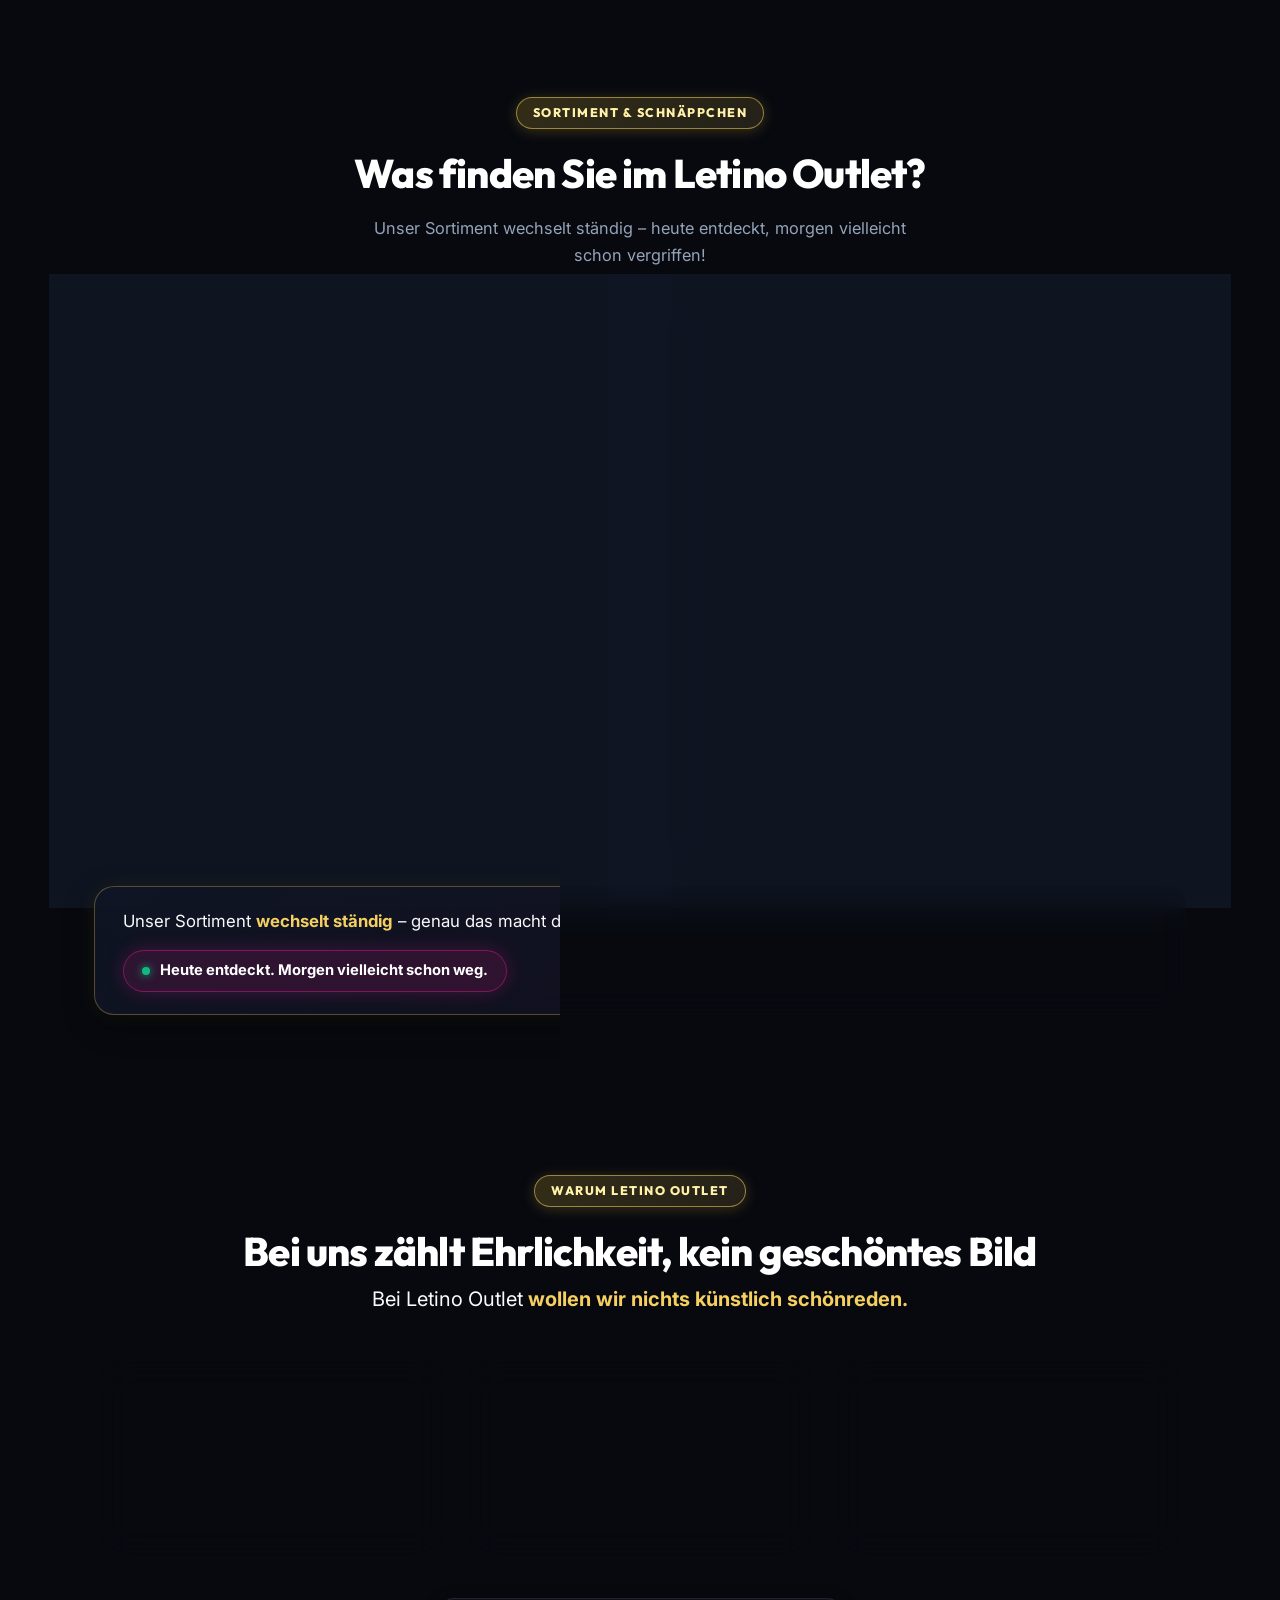
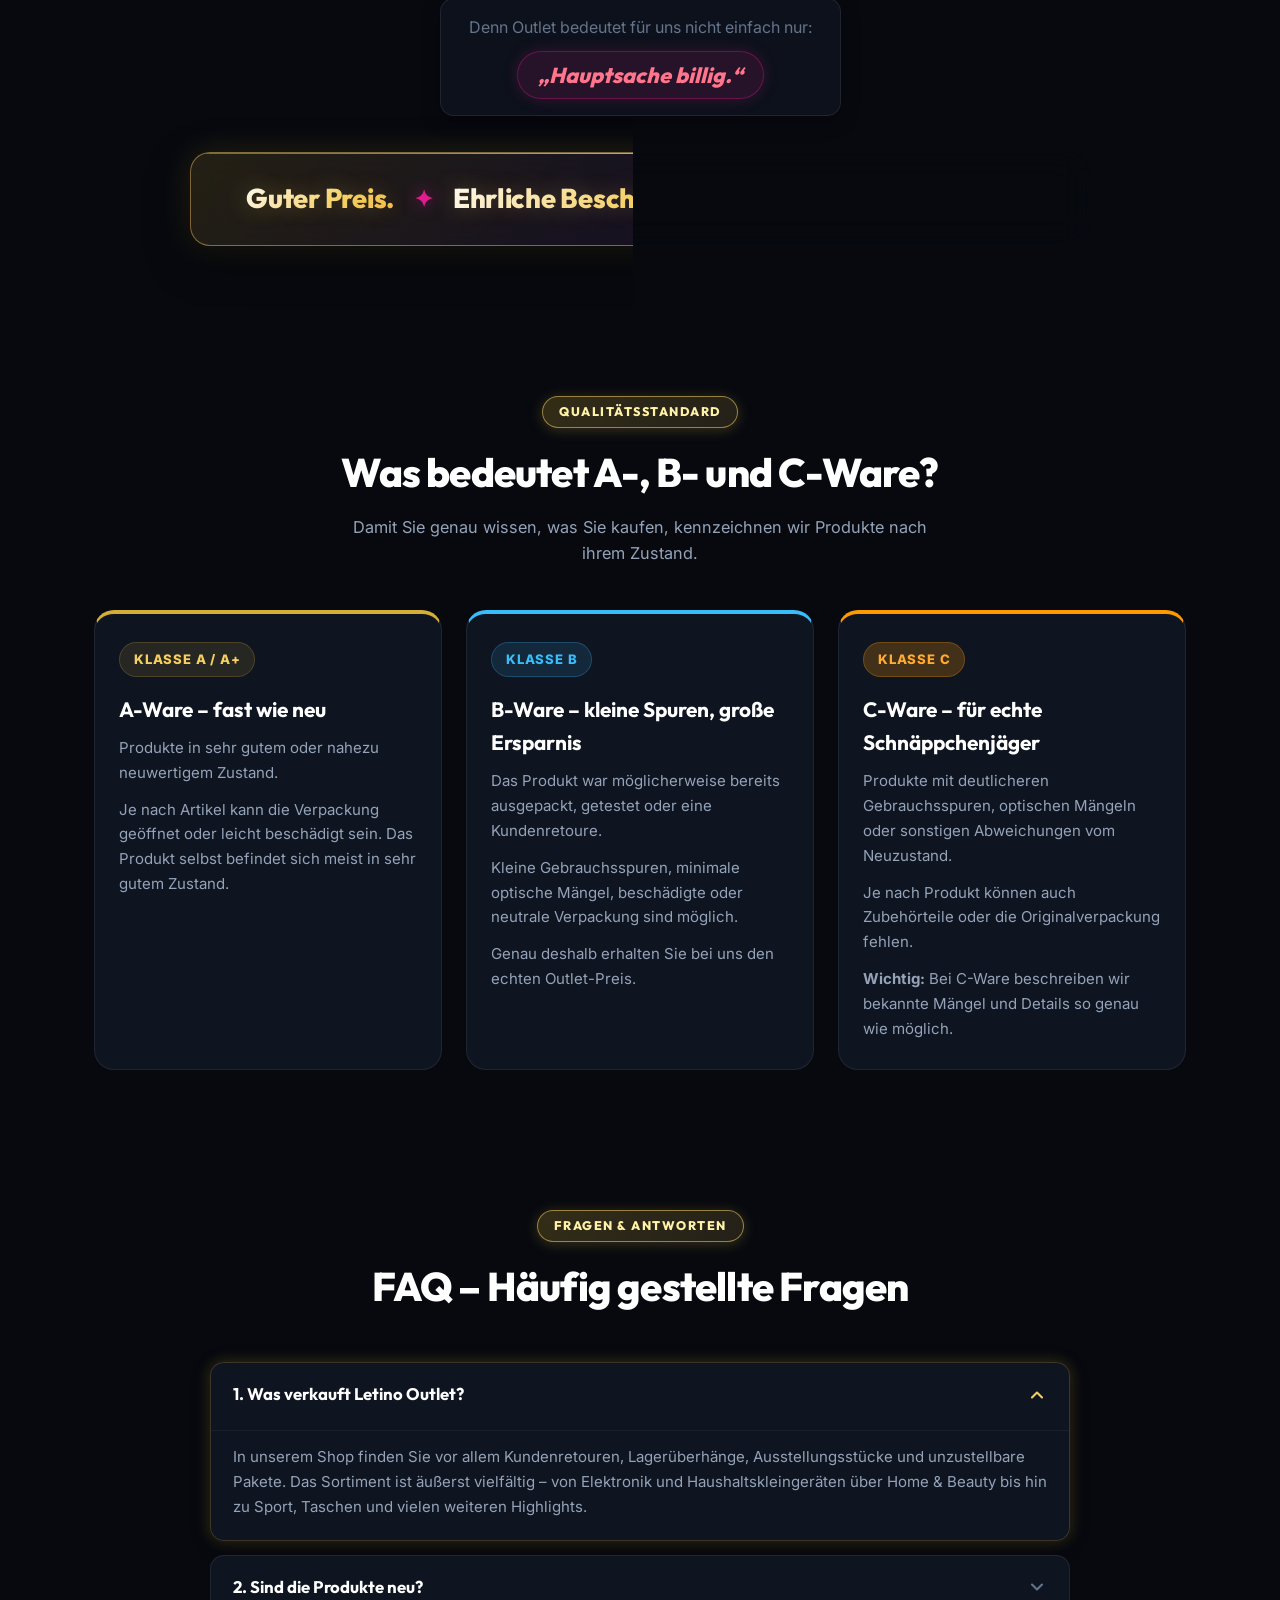
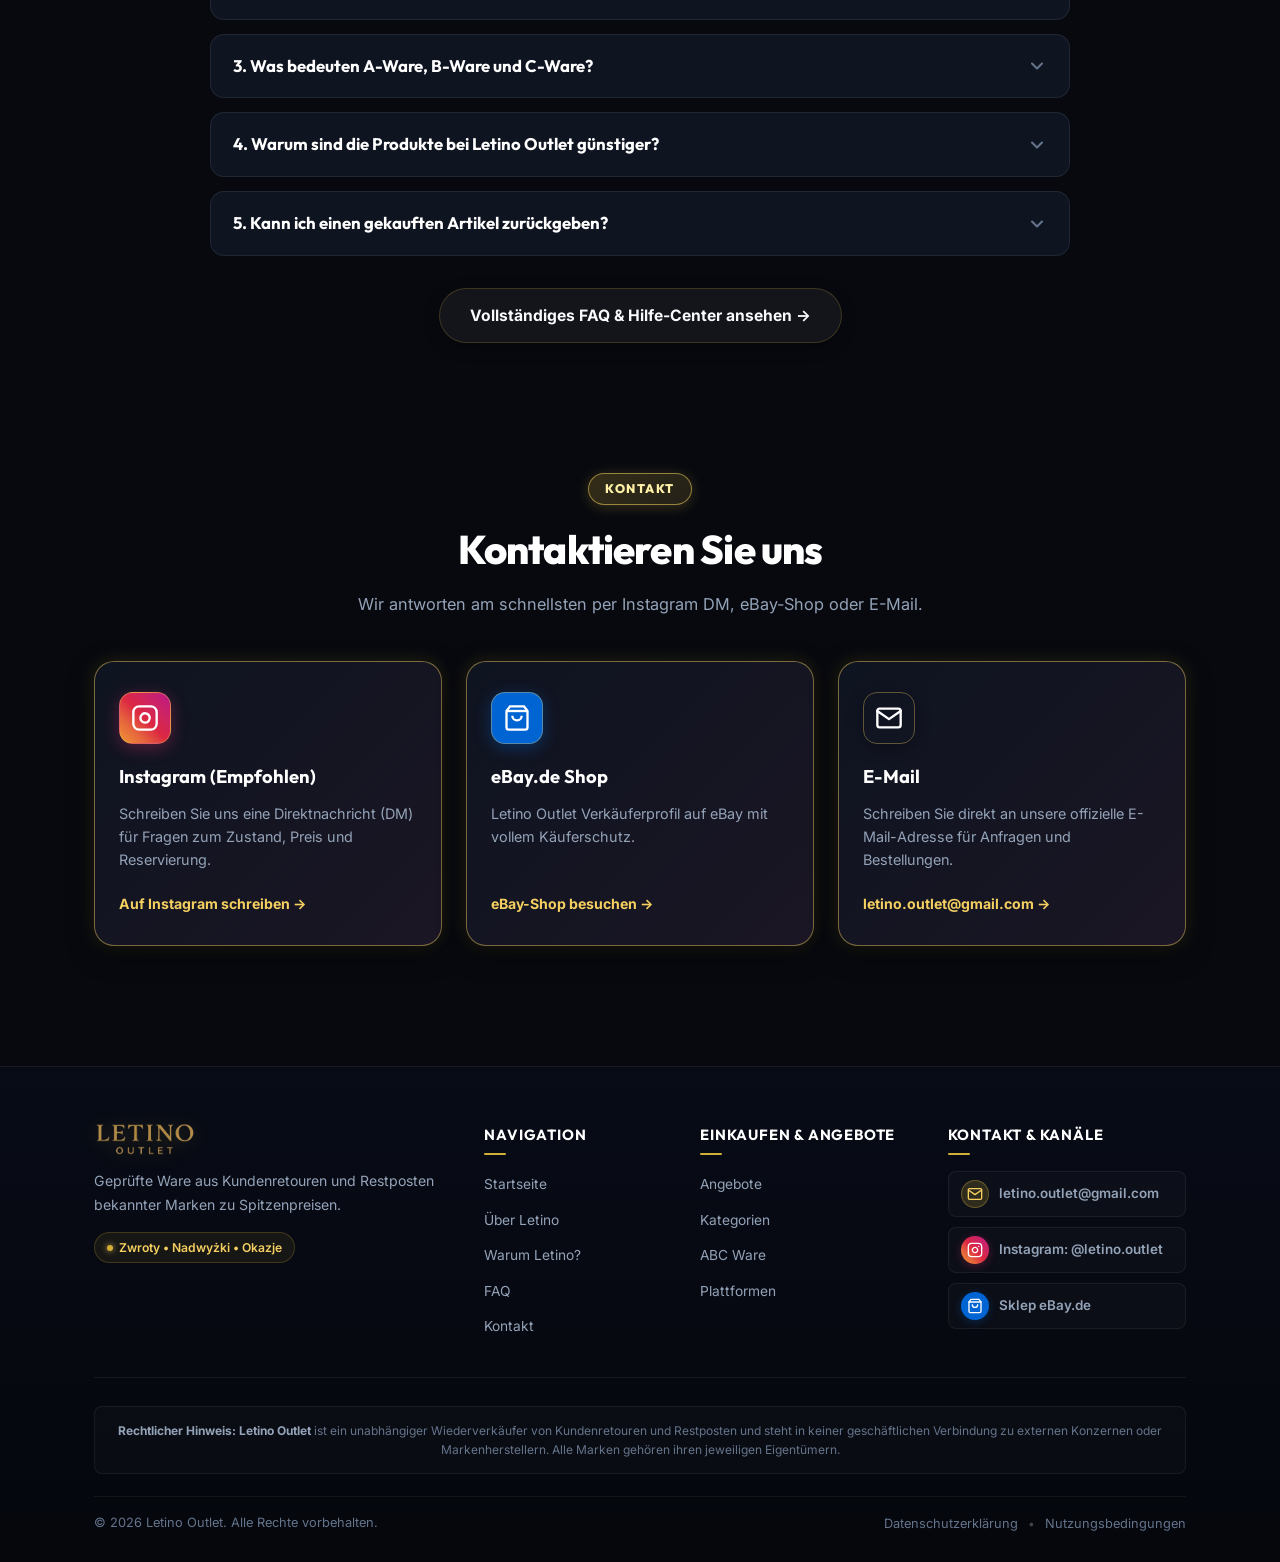
==== commit 6715641c: "Zastąpienie treści sekcji FAQ 5 pytaniami i odpowiedziami zgodnie z wytycznymi" ====
--- a/index.html
+++ b/index.html
@@ -38,7 +38,7 @@
   <link href="https://fonts.googleapis.com/css2?family=Inter:wght@400;500;600;700&family=Outfit:wght@500;600;700;800&display=swap" rel="stylesheet">
   
   <!-- Style CSS z parametrem wersji przeciw pamięci podręcznej (cache) -->
-  <link rel="stylesheet" href="style.css?v=4.0">
+  <link rel="stylesheet" href="style.css?v=4.1">
 
   <!-- Google Analytics 4 (Właścicielka: wpisz swój identyfikator pomiaru G-XXXXXXXXXX) -->
   <script>
@@ -715,73 +715,81 @@
       <div class="container">
         <div class="section-title-wrap">
           <span class="section-badge" data-i18n="faq_badge">PYTANIA I ODPOWIEDZI</span>
-          <h2 class="section-heading" data-i18n="faq_heading">Często Zadawane Pytania (FAQ)</h2>
-          <p class="section-subtext" data-i18n="faq_subtext">Praktyczne informacje o pochodzeniu sprzętu, klasyfikacji i zakupach w Letino Outlet.</p>
+          <h2 class="section-heading" data-i18n="faq_heading">FAQ – Najczęściej zadawane pytania</h2>
         </div>
 
         <div class="main-faq-accordion">
           <!-- Pytanie 1 -->
           <details class="main-faq-item" open>
             <summary>
-              <span data-i18n="faq_q1">Czy produkty w ofercie Letino Outlet są nowe czy używane?</span>
+              <span data-i18n="faq_q1">1. Co sprzedaje Letino Outlet?</span>
               <svg class="main-faq-chevron" viewBox="0 0 24 24" fill="none" stroke="currentColor" stroke-width="2.5" stroke-linecap="round" stroke-linejoin="round" aria-hidden="true">
                 <polyline points="6 9 12 15 18 9"></polyline>
               </svg>
             </summary>
             <div class="main-faq-answer" data-i18n="faq_a1">
-              W ofercie Letino Outlet znajdują się towary ze zwrotów konsumenckich oraz nadwyżek magazynowych. Część produktów to egzemplarze w otwartych lub uszkodzonych opakowaniach, a część to urządzenia powystawowe lub ze zwrotów. Dokładny stan wizualny każdego oferowanego przedmiotu jest zawsze rzetelnie podany w opisie.
+              <p>W naszym sklepie znajdziesz przede wszystkim zwroty konsumenckie, nadwyżki magazynowe, produkty powystawowe oraz nieodebrane przesyłki. Asortyment jest bardzo różnorodny – od elektroniki i małego AGD, przez produkty do domu i beauty, aż po sport, torby i wiele innych ciekawostek.</p>
             </div>
           </details>
 
           <!-- Pytanie 2 -->
           <details class="main-faq-item">
             <summary>
-              <span data-i18n="faq_q2">W jaki sposób sprzęt jest sprawdzany przed sprzedażą?</span>
+              <span data-i18n="faq_q2">2. Czy produkty są nowe?</span>
               <svg class="main-faq-chevron" viewBox="0 0 24 24" fill="none" stroke="currentColor" stroke-width="2.5" stroke-linecap="round" stroke-linejoin="round" aria-hidden="true">
                 <polyline points="6 9 12 15 18 9"></polyline>
               </svg>
             </summary>
             <div class="main-faq-answer" data-i18n="faq_a2">
-              Tak. Każdy egzemplarz przed wystawieniem do oferty przechodzi weryfikację techniczną. Sprawdzane jest działanie głównych funkcji urządzenia, stan baterii, łączność oraz kompletność dołączonych akcesoriów.
+              <p>Nie zawsze – i właśnie na tym polega urok outletu!</p>
+              <p>Część produktów jest nowa, część pochodzi ze zwrotów konsumenckich lub nadwyżek magazynowych i może mieć otwarte albo uszkodzone opakowanie. Każdy produkt opisujemy zgodnie z jego rzeczywistym stanem.</p>
             </div>
           </details>
 
           <!-- Pytanie 3 -->
           <details class="main-faq-item">
             <summary>
-              <span data-i18n="fq_p3">Co oznaczają stany „Otwarty karton” oraz „Klasa A+”?</span>
+              <span data-i18n="faq_q3">3. Co oznacza A-Ware, B-Ware i C-Ware?</span>
               <svg class="main-faq-chevron" viewBox="0 0 24 24" fill="none" stroke="currentColor" stroke-width="2.5" stroke-linecap="round" stroke-linejoin="round" aria-hidden="true">
                 <polyline points="6 9 12 15 18 9"></polyline>
               </svg>
             </summary>
-            <div class="main-faq-answer" data-i18n="fa_p3">
-              „Nowy / Otwarty karton” oznacza towar w stanie idealnym, którego oryginalne opakowanie zostało otwarte lub lekko uszkodzone w transporcie. „Klasa A+” oznacza sprzęt sprawdzony, w stanie niemal fabrycznym, bez widocznych śladów użytkowania.
+            <div class="main-faq-answer" data-i18n="faq_a3">
+              <p>To oznaczenie stanu produktu.</p>
+              <p>A-Ware – bardzo dobry lub niemal nowy stan.</p>
+              <p>B-Ware – możliwe lekkie ślady użytkowania, otwarte opakowanie lub drobne niedoskonałości.</p>
+              <p>C-Ware – bardziej widoczne ślady użytkowania lub inne wady, które opisujemy w ofercie.</p>
+              <p>Zawsze dokładnie czytaj opis konkretnego produktu – tam znajdziesz najważniejsze informacje dotyczące jego stanu.</p>
             </div>
           </details>
 
           <!-- Pytanie 4 -->
           <details class="main-faq-item">
             <summary>
-              <span data-i18n="faq_q3">Skąd pochodzą oferowane towary?</span>
+              <span data-i18n="faq_q4">4. Dlaczego produkty w Letino Outlet są tańsze?</span>
               <svg class="main-faq-chevron" viewBox="0 0 24 24" fill="none" stroke="currentColor" stroke-width="2.5" stroke-linecap="round" stroke-linejoin="round" aria-hidden="true">
                 <polyline points="6 9 12 15 18 9"></polyline>
               </svg>
             </summary>
-            <div class="main-faq-answer" data-i18n="faq_a3">
-              Oferowane produkty pochodzą ze zwrotów konsumenckich (np. zwrotów ustawowych) oraz nadwyżek magazynowych z europejskiego rynku handlu elektronicznego.
+            <div class="main-faq-answer" data-i18n="faq_a4">
+              <p>Bo nie sprzedajemy ich po klasycznych cenach sklepowych.</p>
+              <p>Kupujemy m.in. zwroty, nadwyżki i produkty pochodzące z różnych źródeł outletowych, dzięki czemu możemy zaoferować je w atrakcyjnych cenach.</p>
+              <p>Ty oszczędzasz, produkt dostaje drugą szansę. Win-win!</p>
             </div>
           </details>
 
           <!-- Pytanie 5 -->
           <details class="main-faq-item">
             <summary>
-              <span data-i18n="faq_q4">Gdzie można zobaczyć aktualną ofertę i zapytać o produkt?</span>
+              <span data-i18n="faq_q5">5. Czy mogę zwrócić zakupiony produkt?</span>
               <svg class="main-faq-chevron" viewBox="0 0 24 24" fill="none" stroke="currentColor" stroke-width="2.5" stroke-linecap="round" stroke-linejoin="round" aria-hidden="true">
                 <polyline points="6 9 12 15 18 9"></polyline>
               </svg>
             </summary>
-            <div class="main-faq-answer" data-i18n="faq_a4">
-              Aktualną ofertę i bieżące pojedyncze okazje publikujemy w postach i relacjach na profilu Instagram (@letino.outlet). Wybrane przedmioty wystawiamy również w naszym oficjalnym sklepie na eBay.
+            <div class="main-faq-answer" data-i18n="faq_a5">
+              <p>Oczywiście – prawa konsumenta obowiązują również przy zakupach outletowych. Szczegółowe informacje dotyczące zwrotów znajdziesz w naszej polityce zwrotów oraz w opisie konkretnej oferty.</p>
+              <p>Outlet ≠ „bez zasad”</p>
+              <p>Po prostu kupujesz produkt w określonym stanie, dlatego zawsze warto dokładnie zapoznać się z jego opisem przed zakupem.</p>
             </div>
           </details>
         </div>
@@ -984,6 +992,6 @@
     </svg>
   </button>
 
-  <script src="script.js?v=4.0"></script>
+  <script src="script.js?v=4.1"></script>
 </body>
 </html>
--- a/style.css
+++ b/style.css
@@ -3917,6 +3917,14 @@
   padding-top: 14px;
 }
 
+.main-faq-answer p {
+  margin: 0 0 10px;
+}
+
+.main-faq-answer p:last-child {
+  margin-bottom: 0;
+}
+
 .main-faq-more-wrap {
   text-align: center;
   margin-top: 32px;
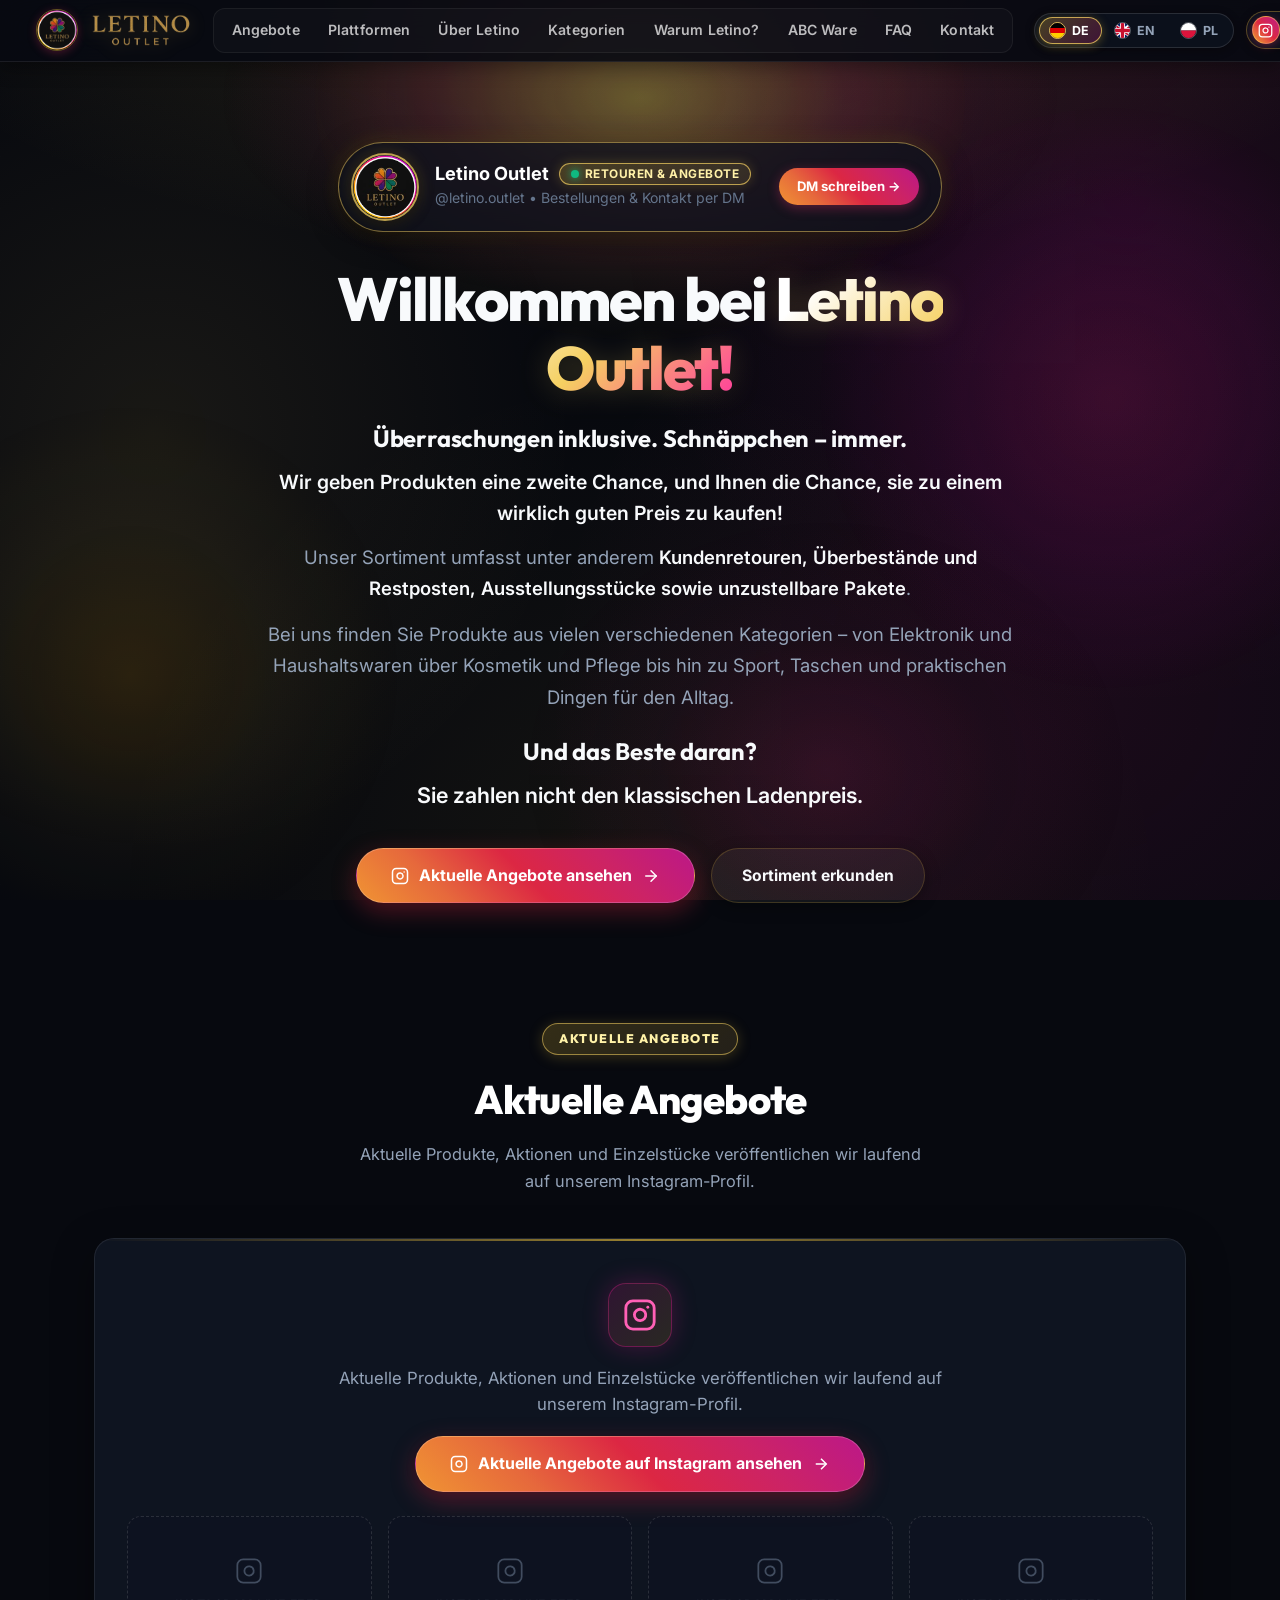
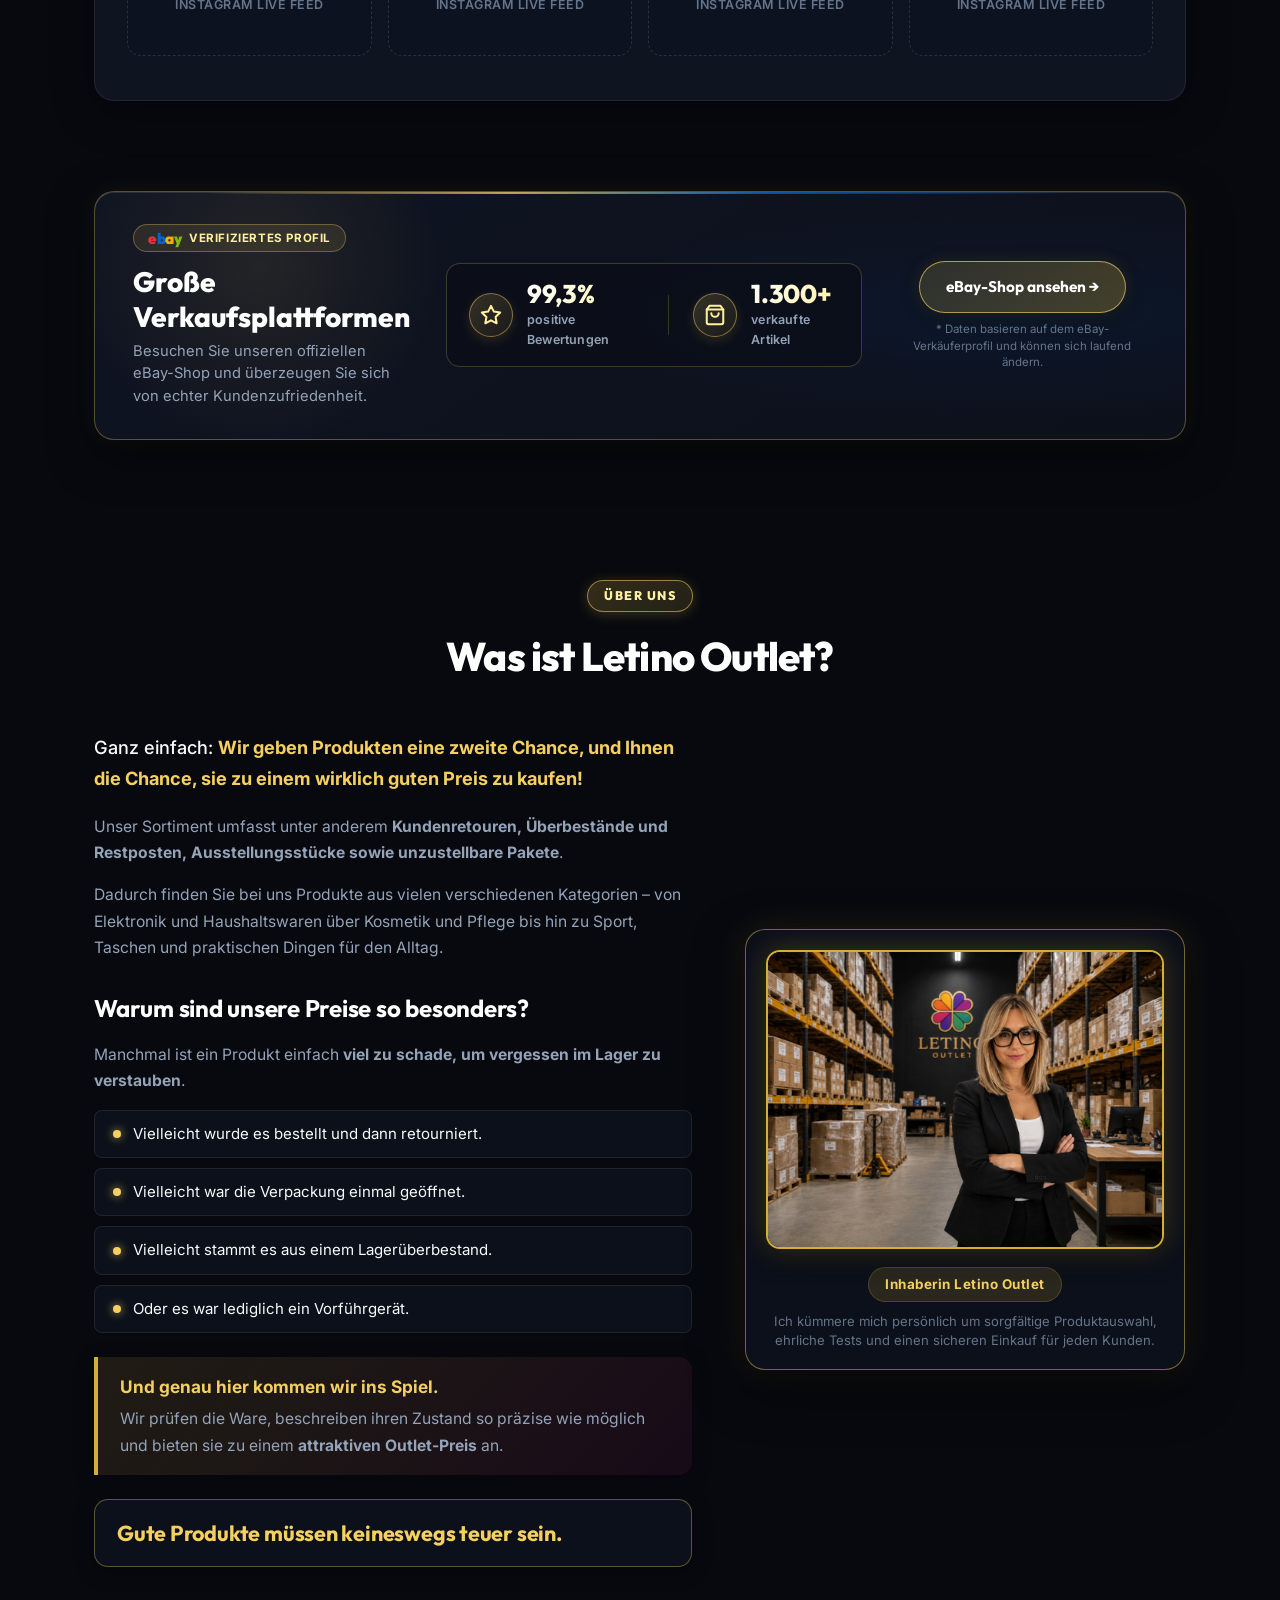
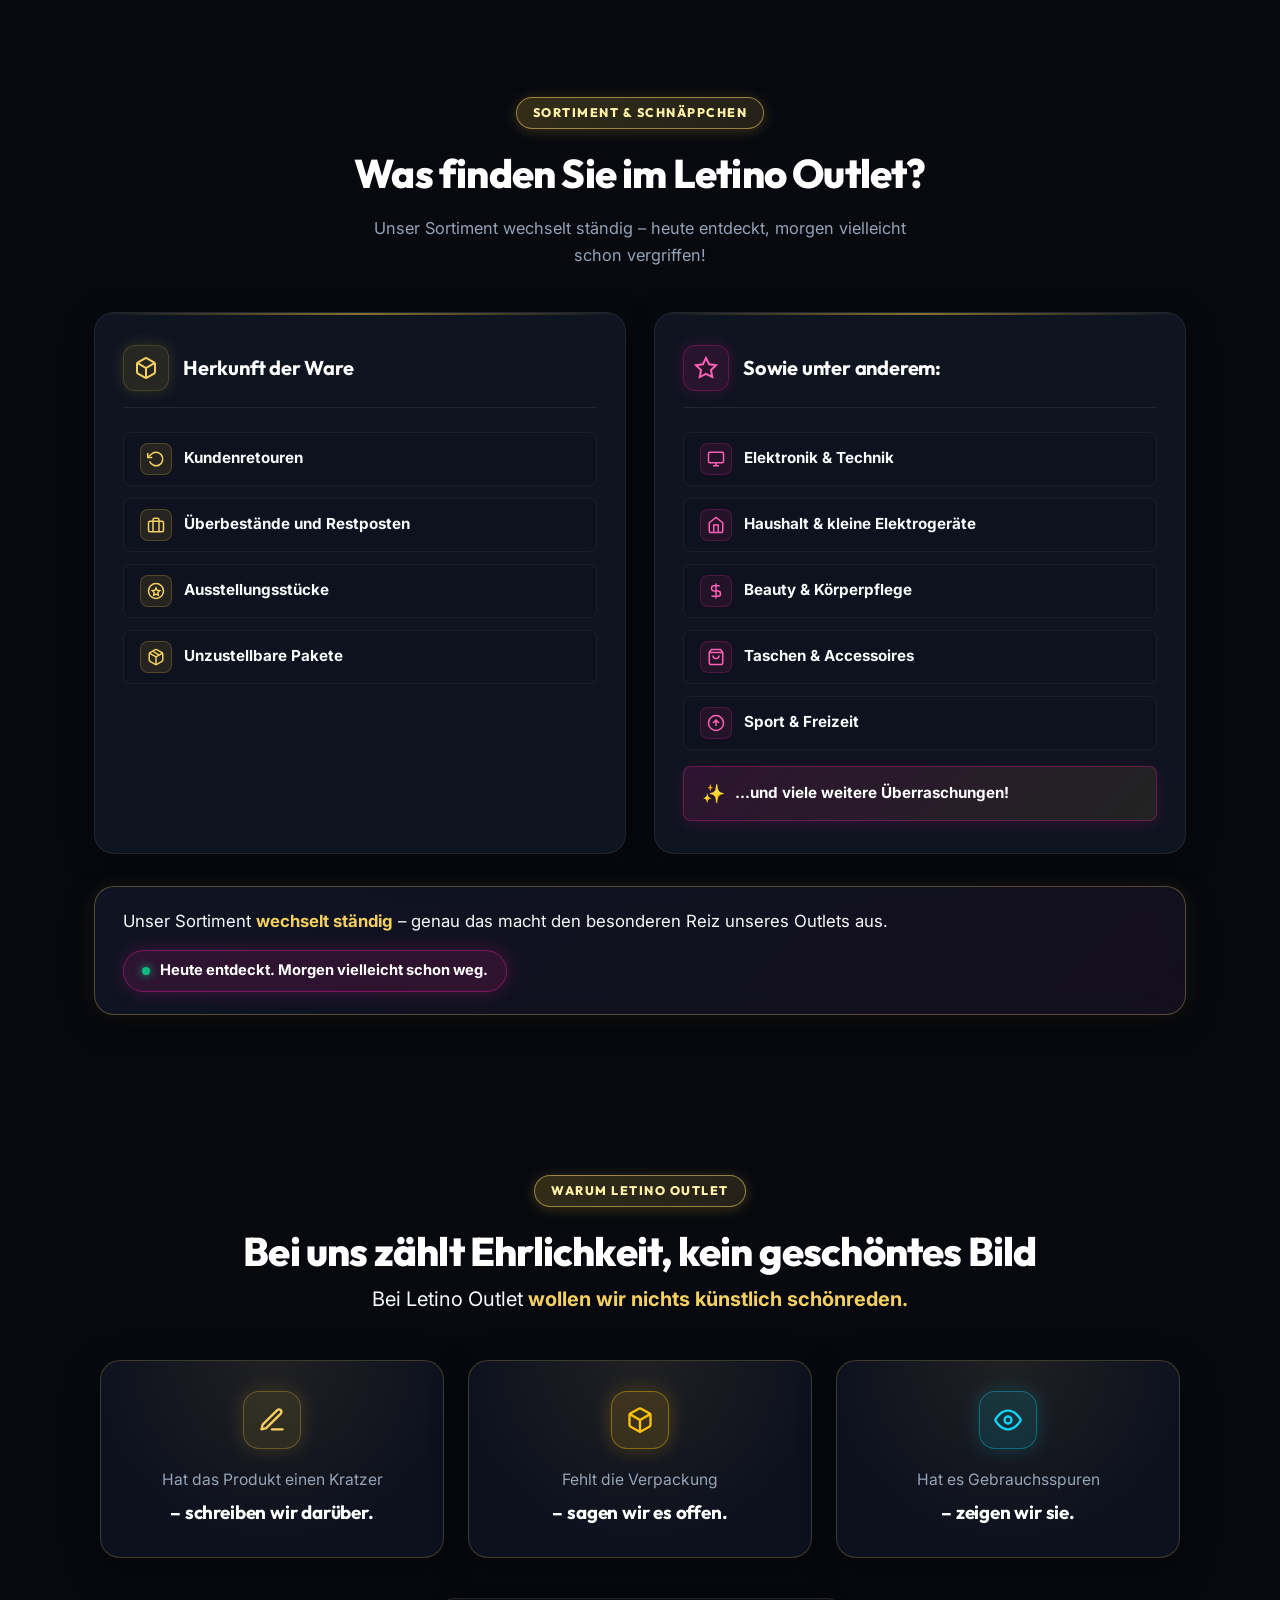
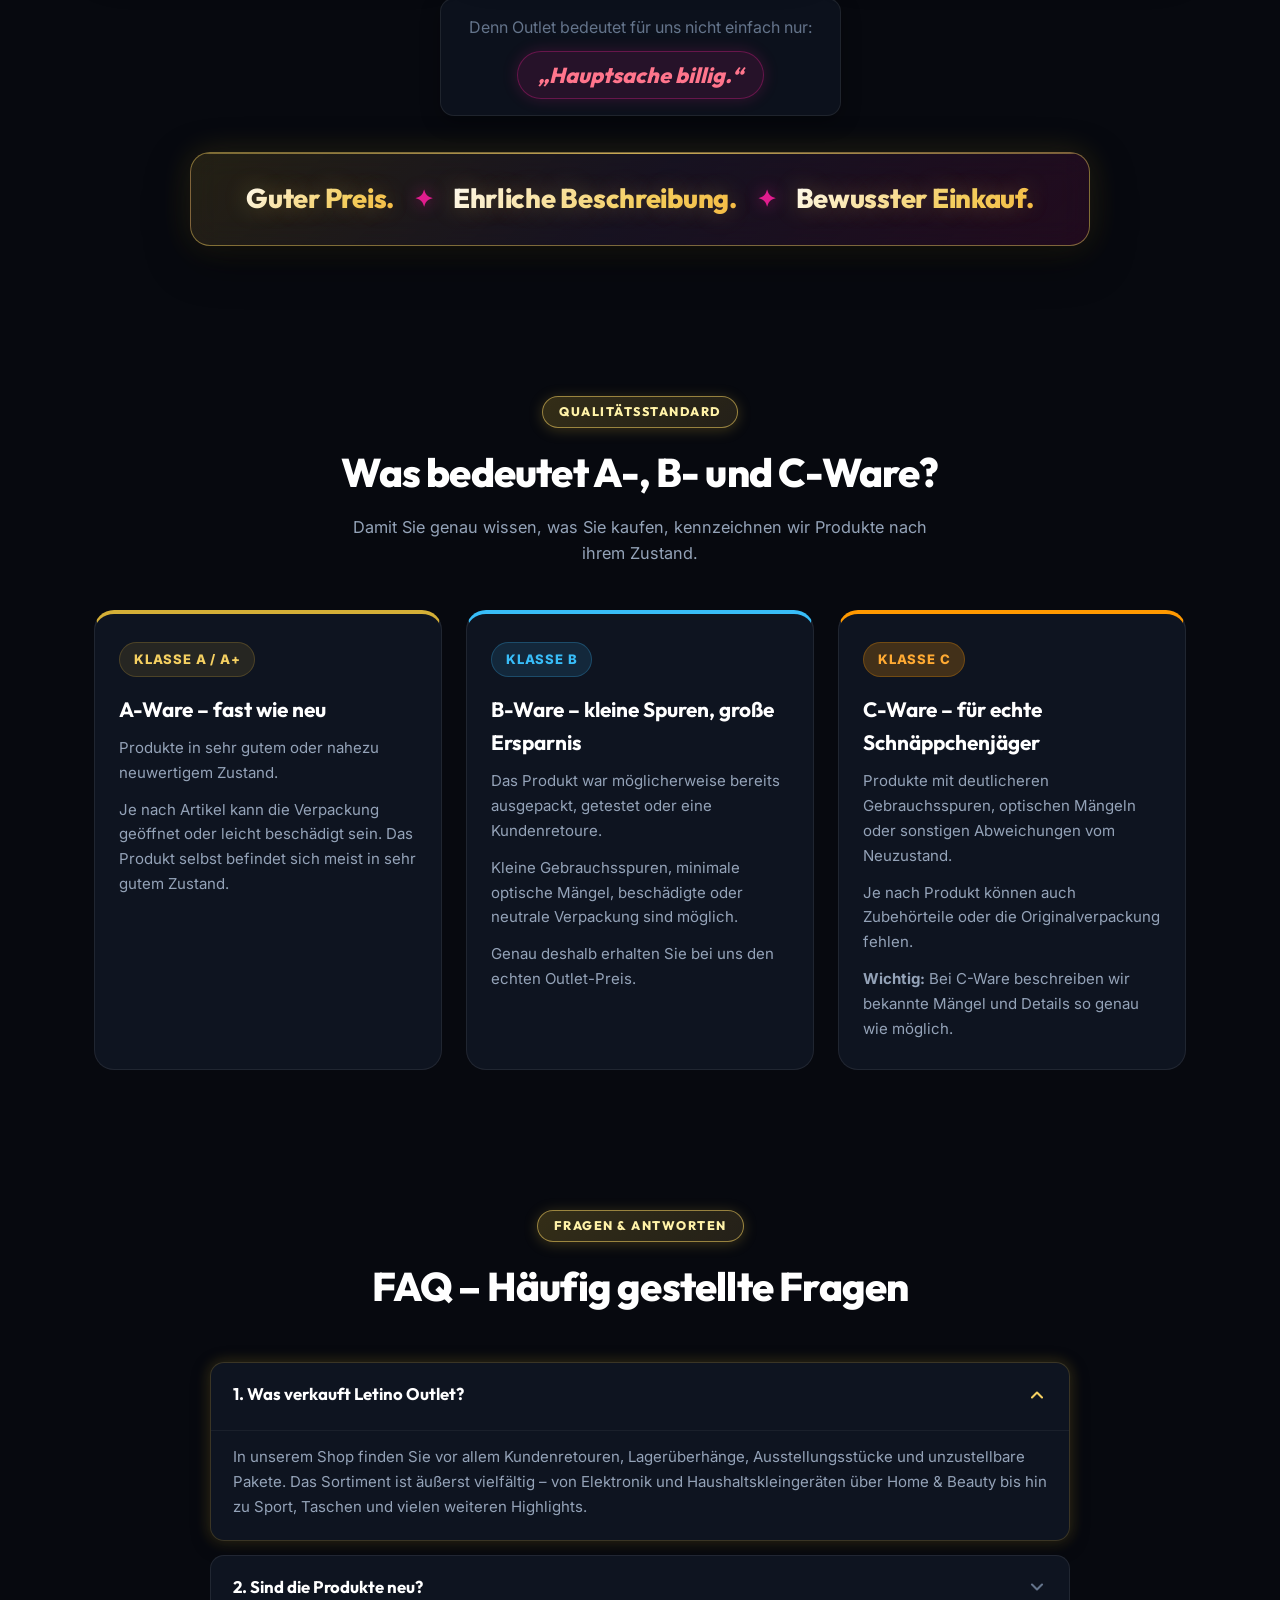
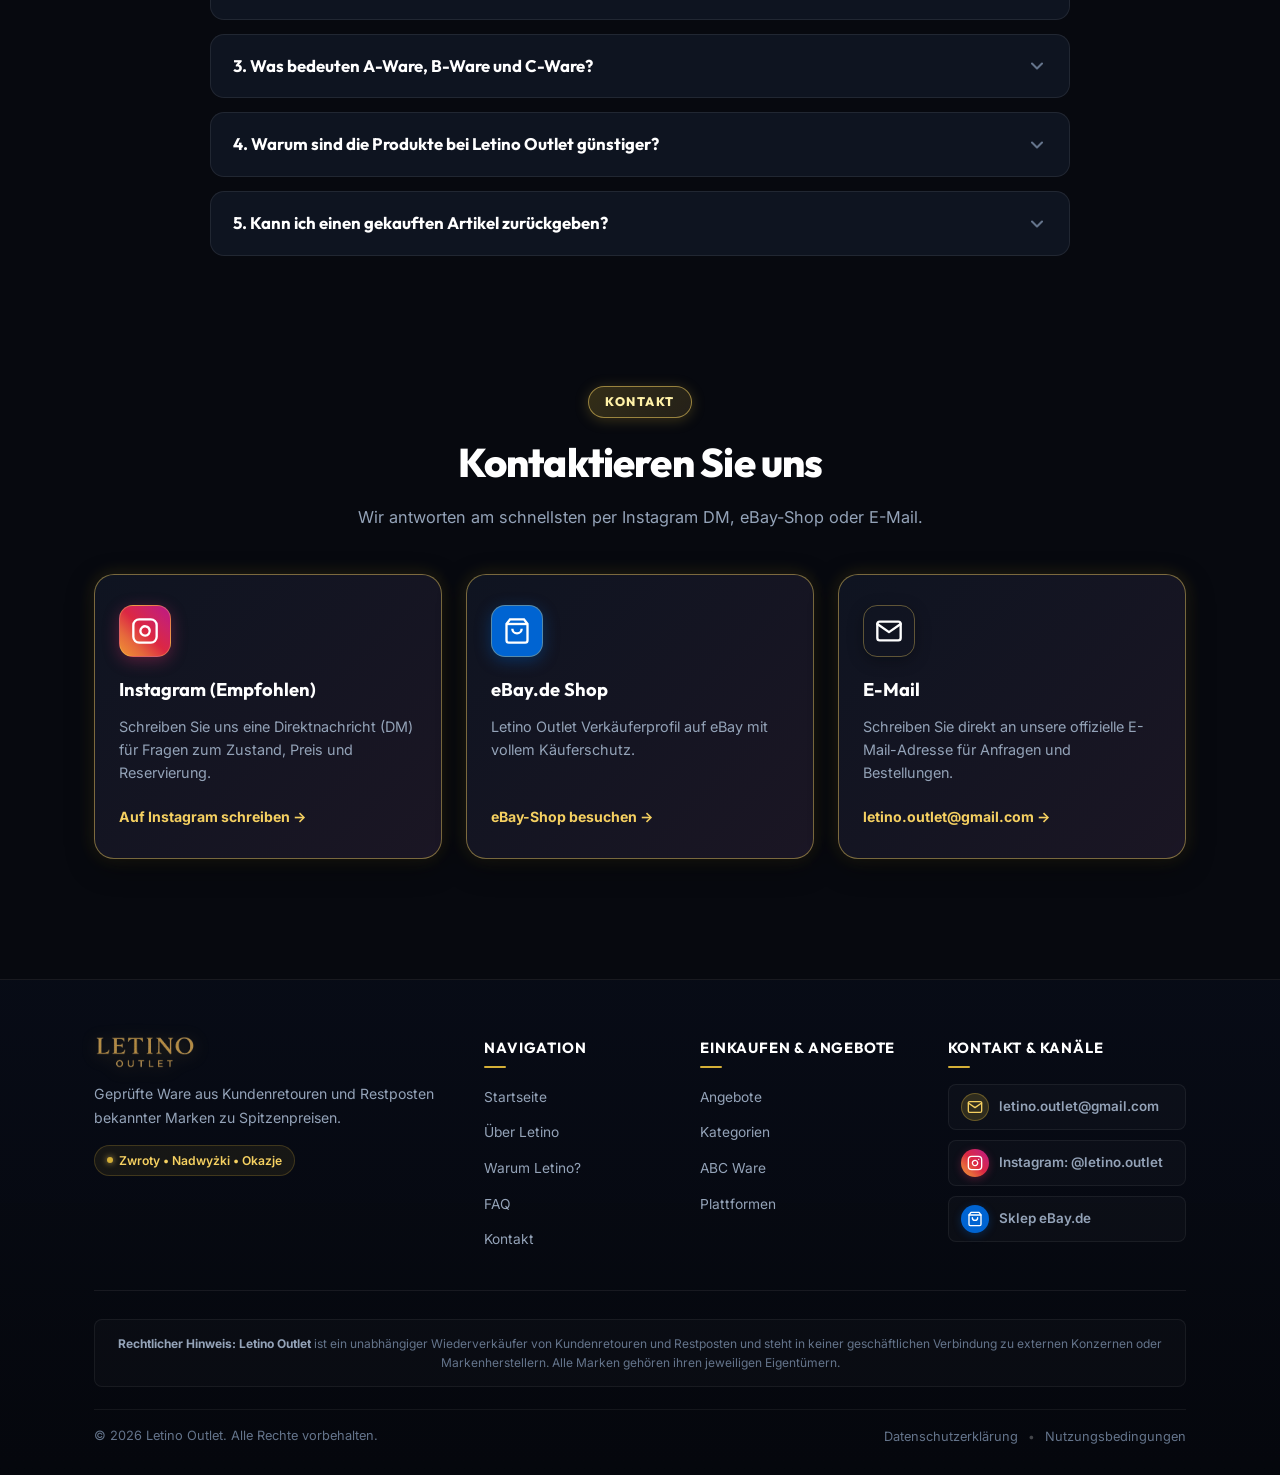
==== commit 64a25092: "Usunięcie podstrony faq.html oraz powiązanych odnośników i wpisu w sitemap.xml" ====
--- a/index.html
+++ b/index.html
@@ -793,12 +793,6 @@
             </div>
           </details>
         </div>
-
-        <div class="main-faq-more-wrap">
-          <a href="faq.html" class="btn btn-secondary">
-            <span data-i18n="faq_more_btn">Zobacz pełne centrum pytań i odpowiedzi (FAQ) &rarr;</span>
-          </a>
-        </div>
       </div>
     </section>
 
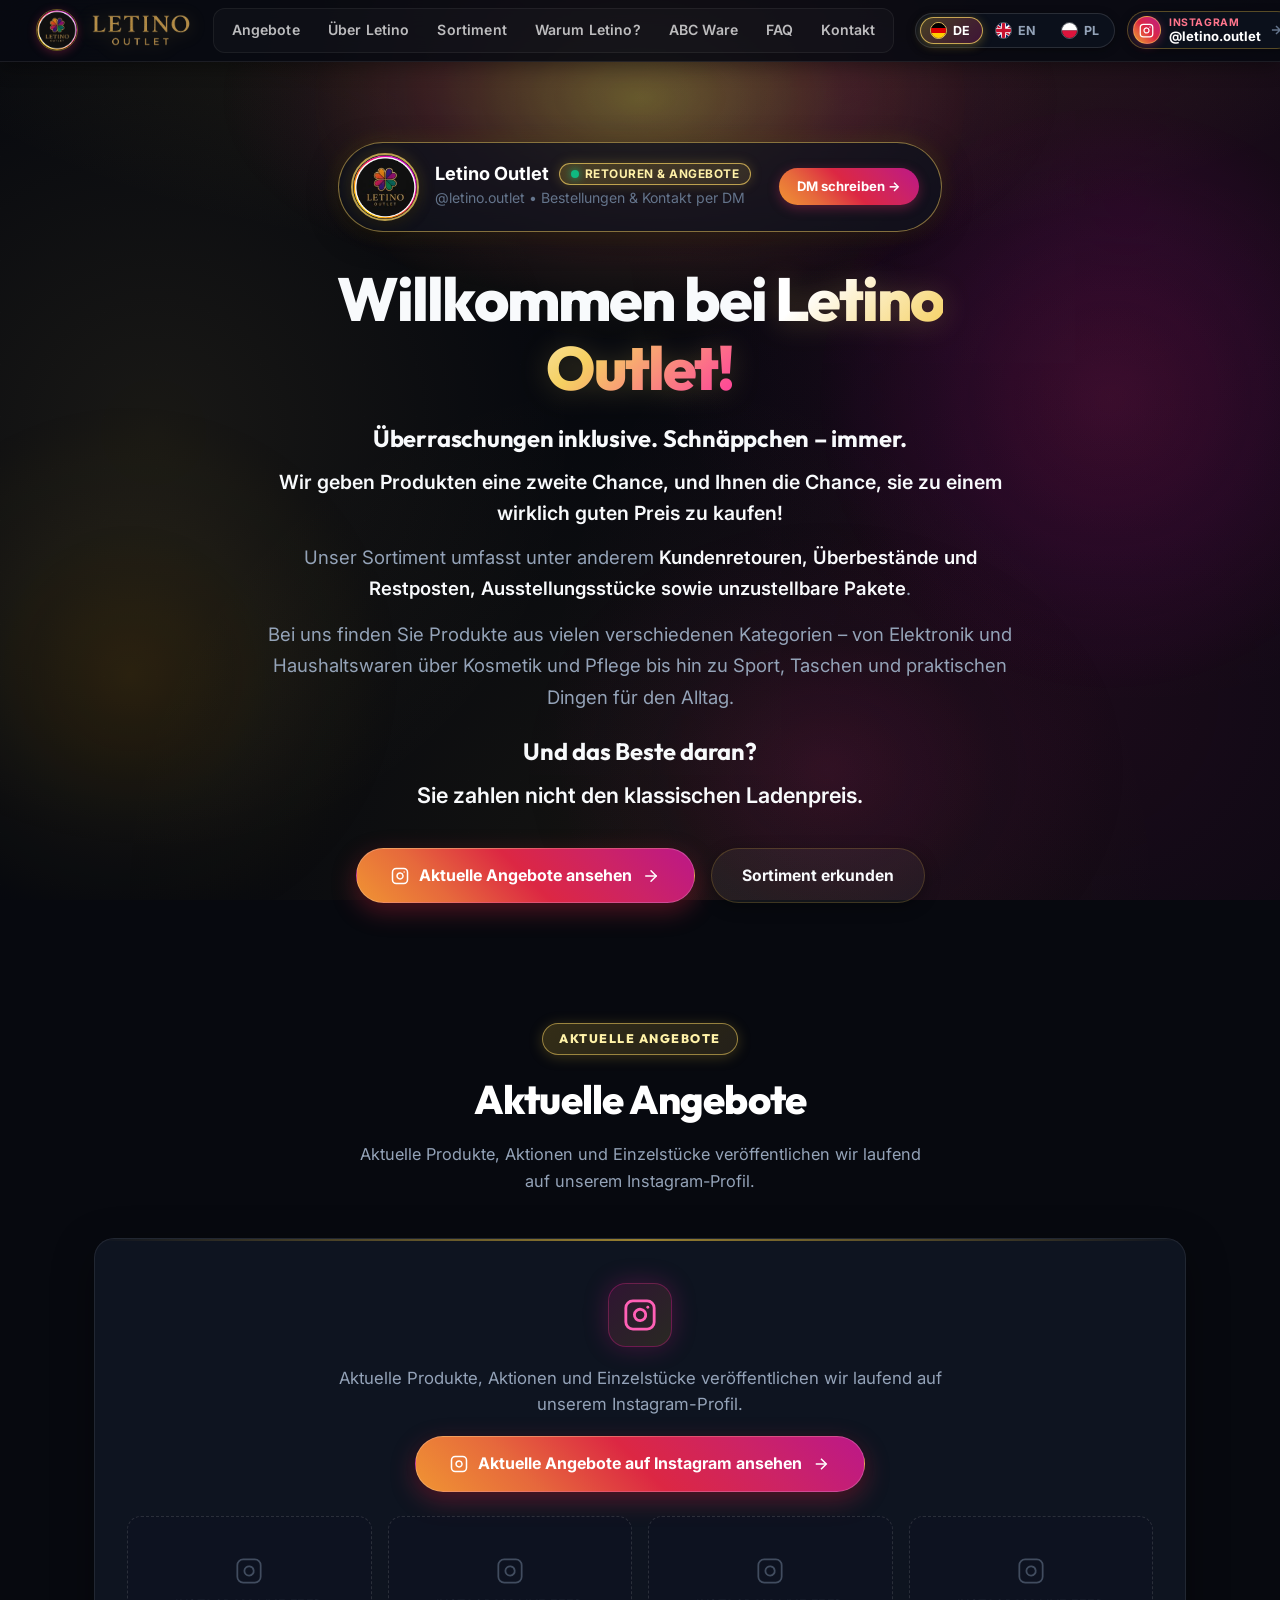
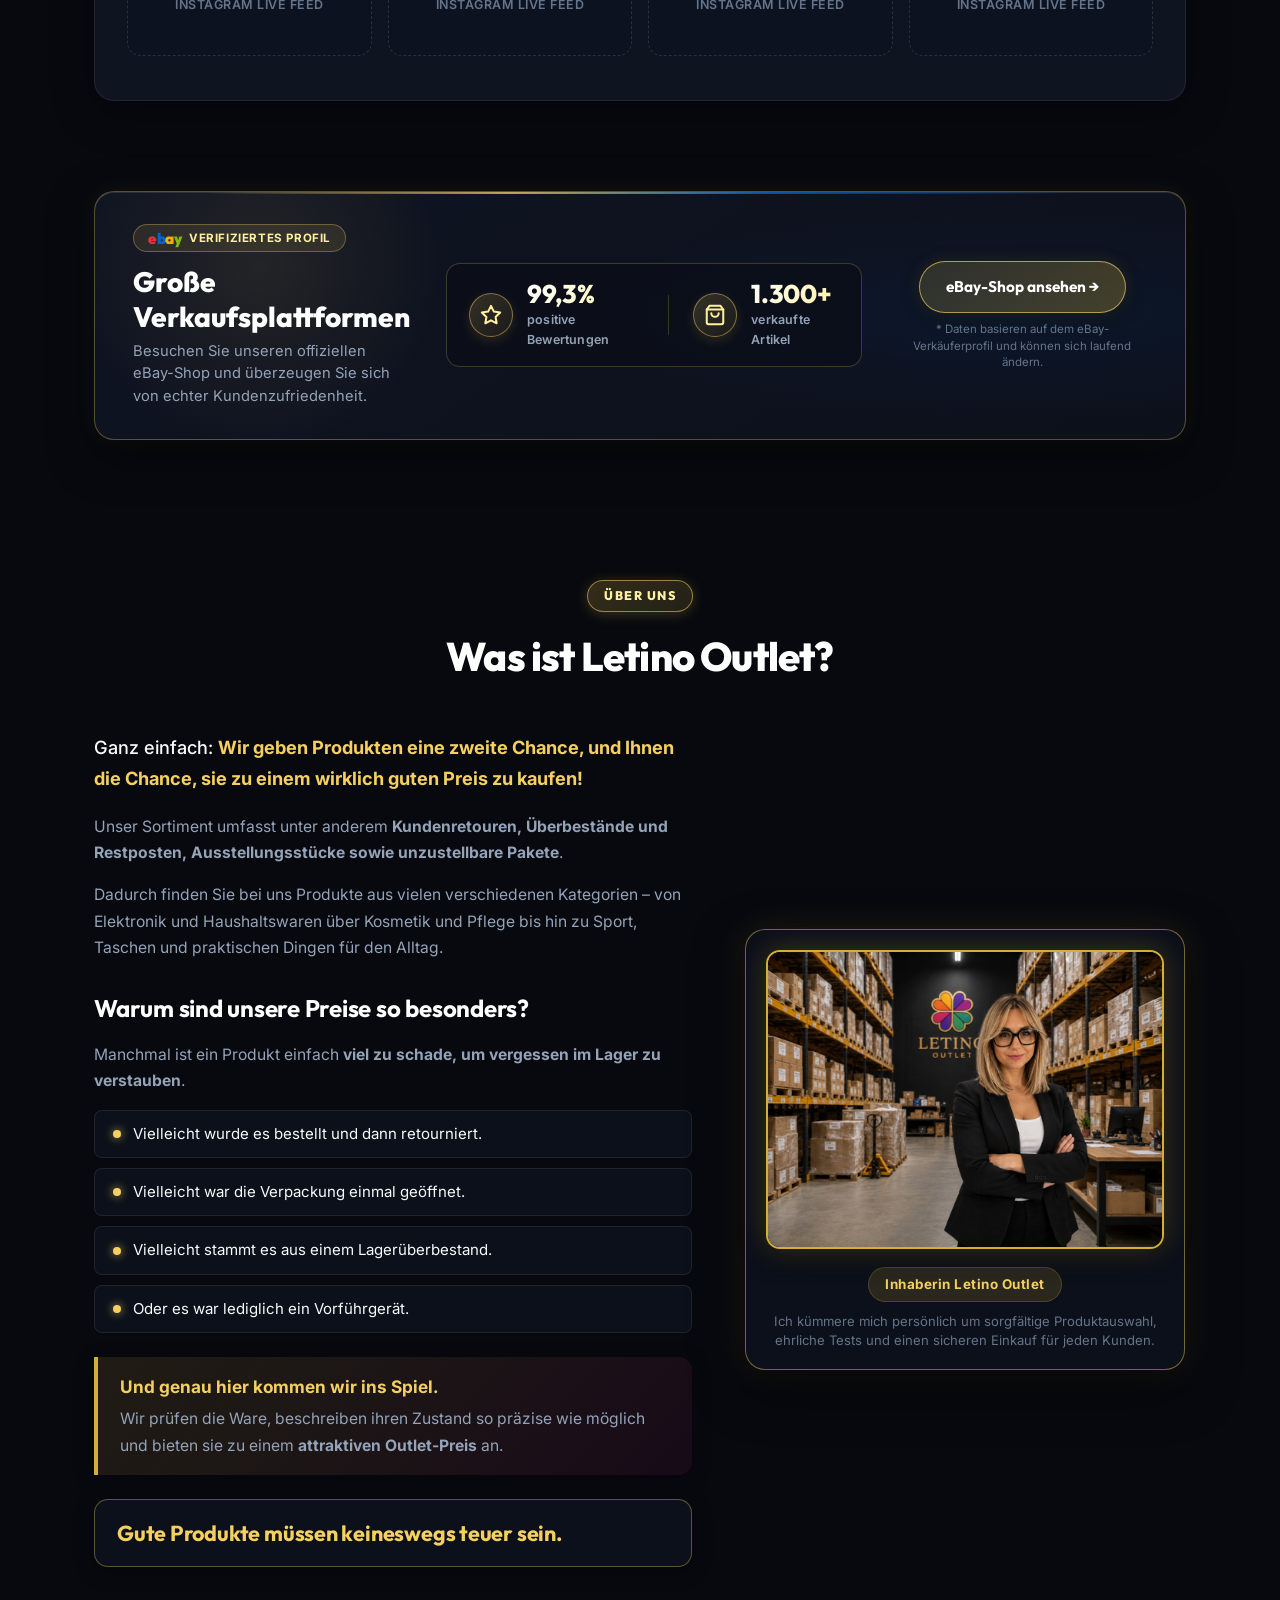
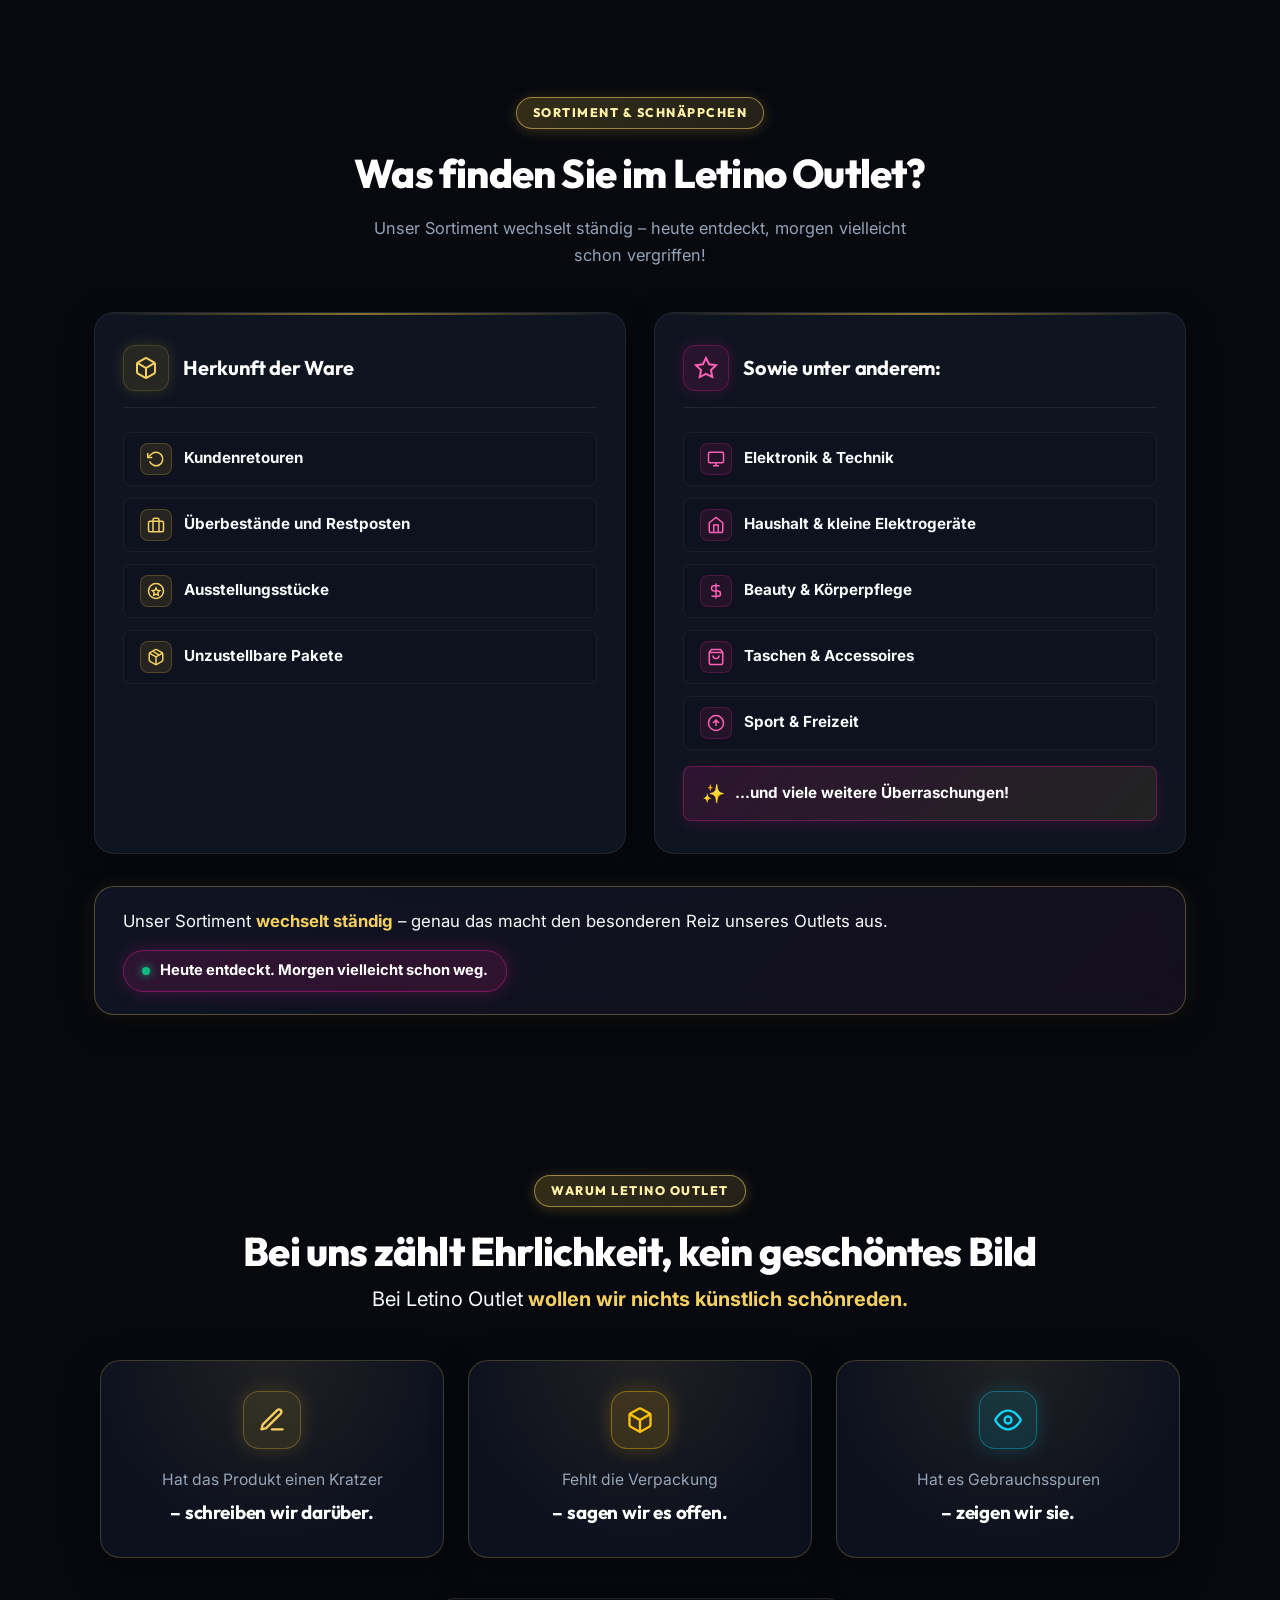
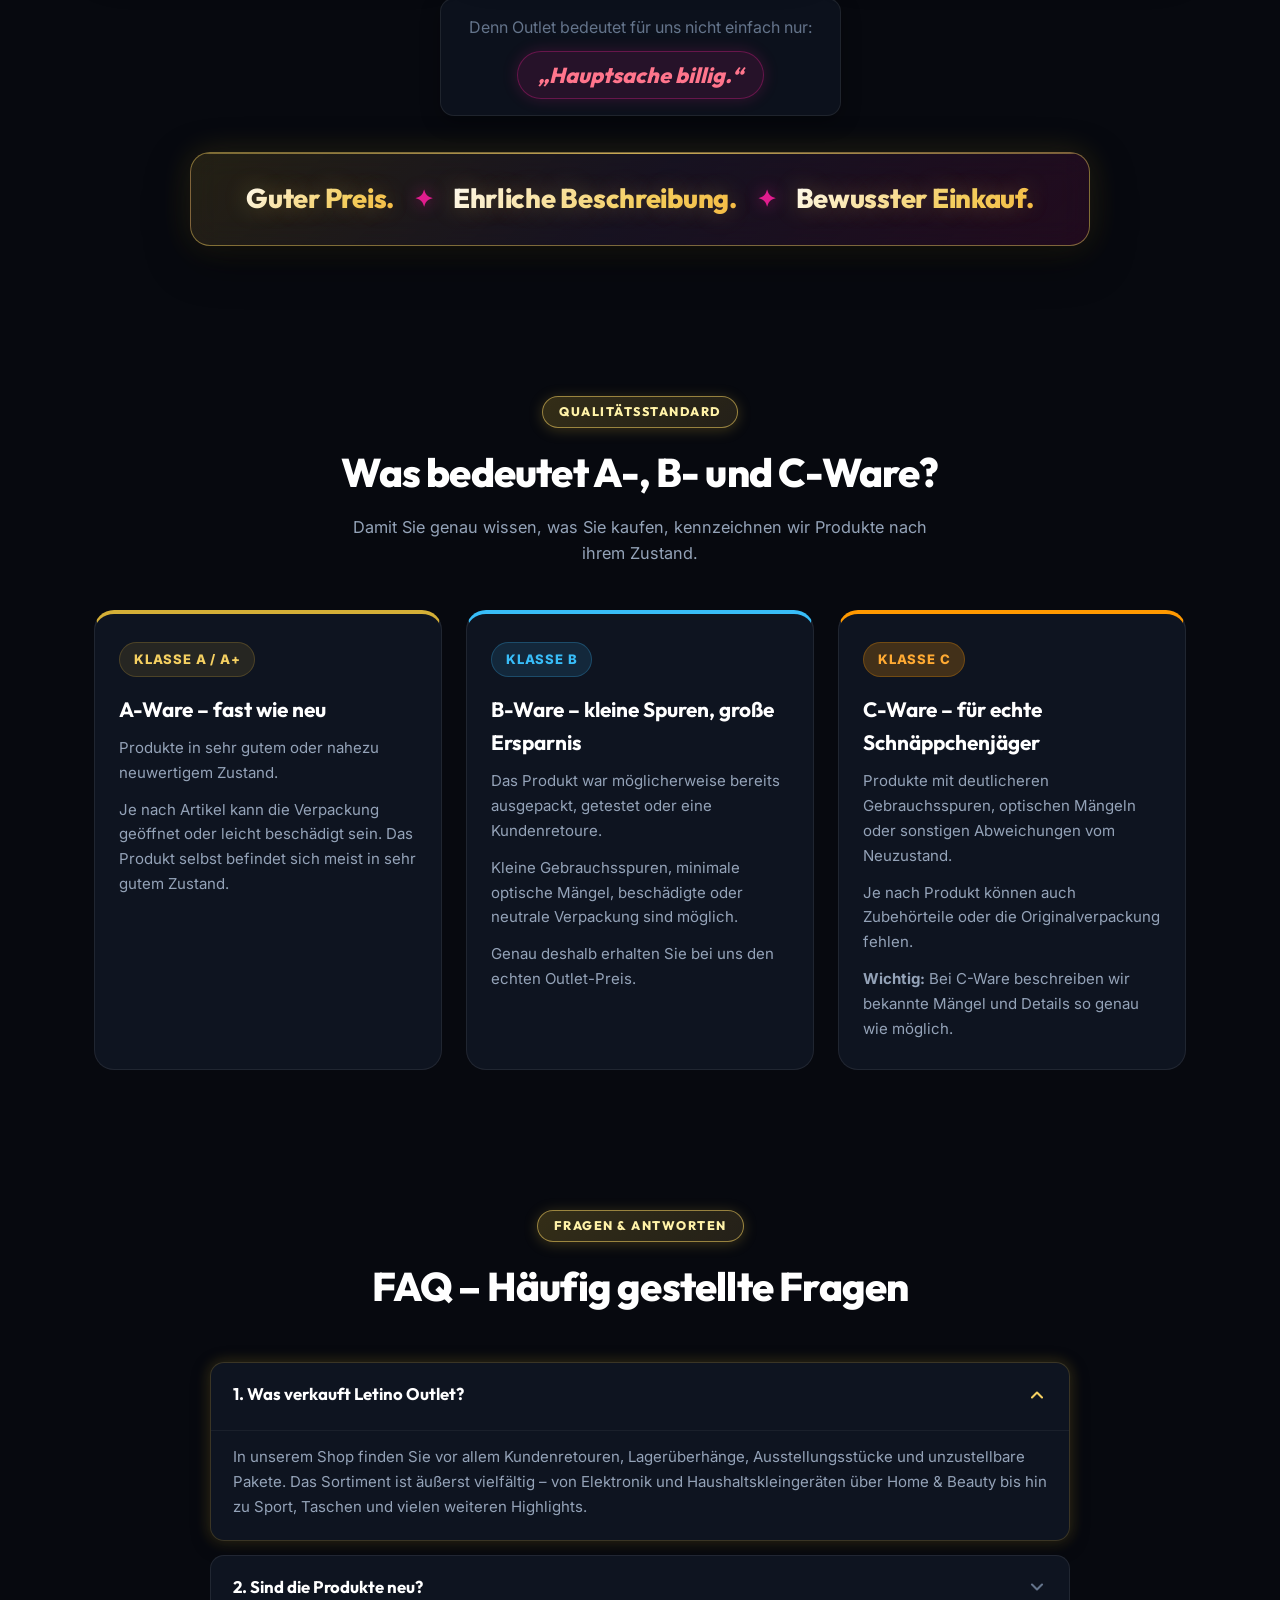
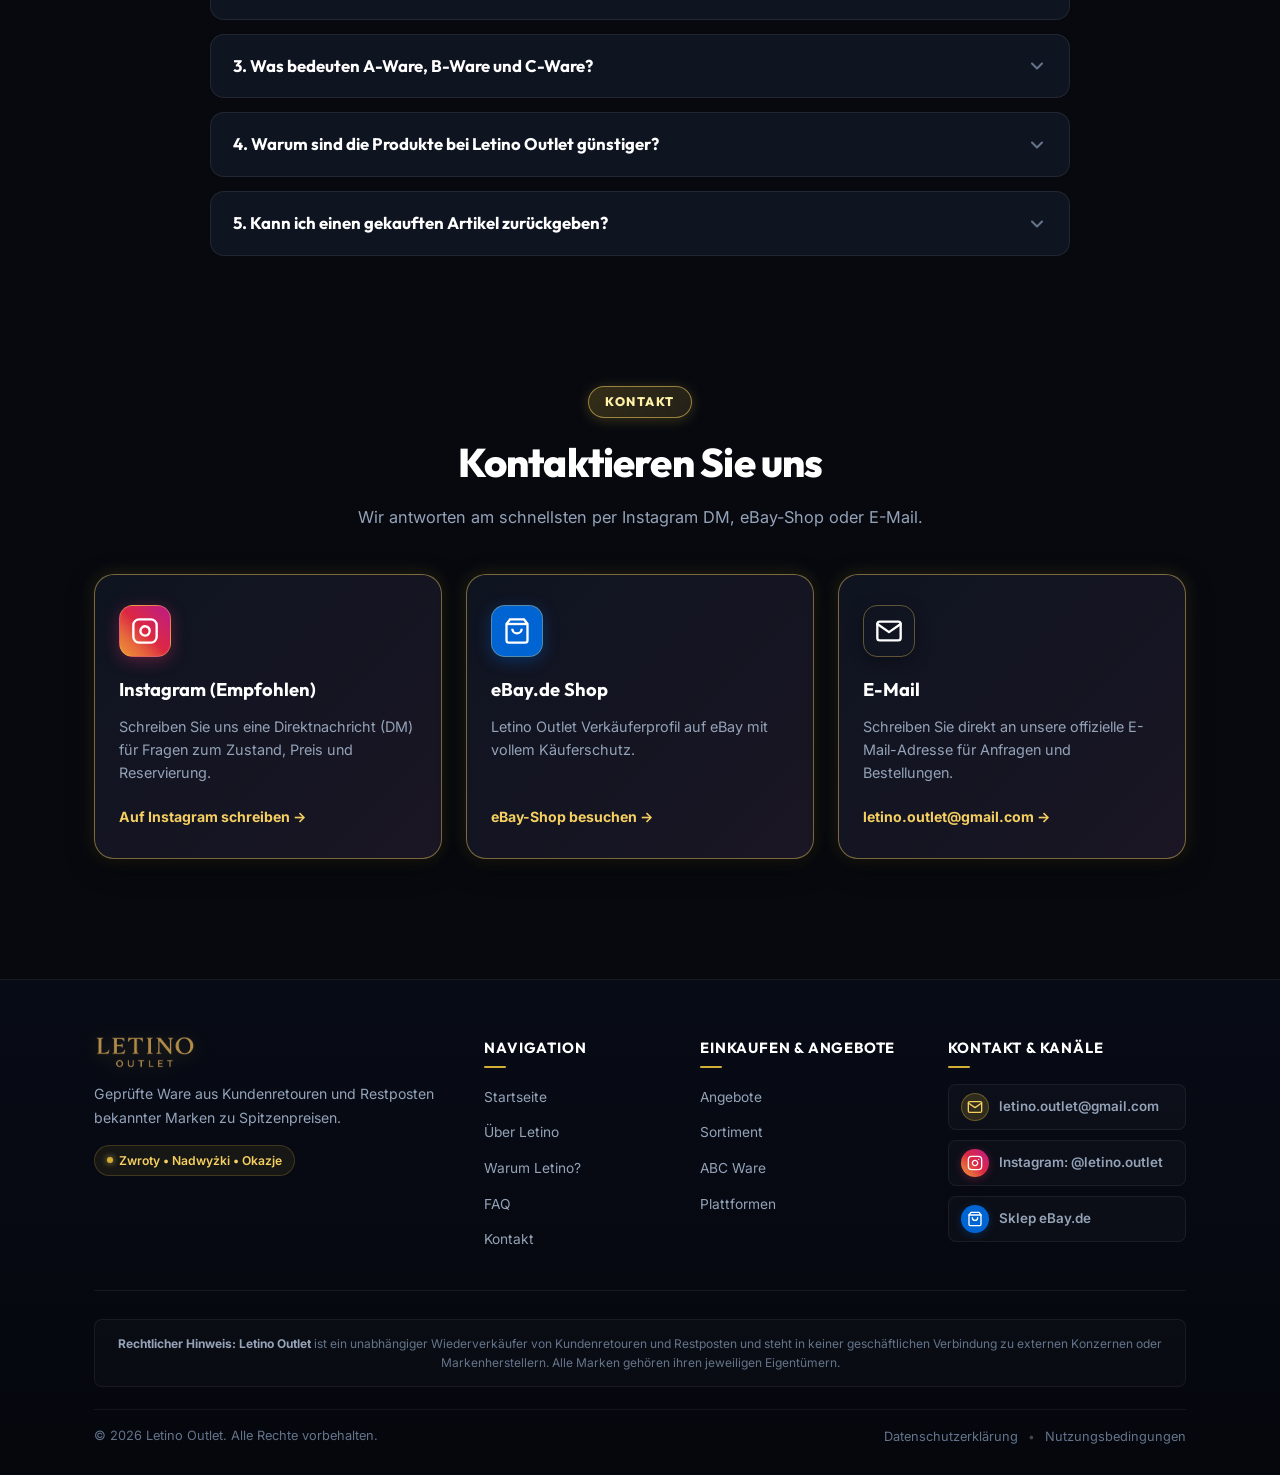
==== commit ef928d35: "Aktualizacja nagłówka: zmiana 'Kategorie' na 'Asortyment', usunięcie 'Platformy'" ====
--- a/index.html
+++ b/index.html
@@ -99,9 +99,8 @@
       <nav class="desktop-nav" aria-label="Główna nawigacja">
         <ul class="nav-links">
           <li><a href="#produkty" class="nav-link" data-i18n="nav_deals">Okazje</a></li>
-          <li><a href="#platformy" class="nav-link" data-i18n="nav_platforms">Platformy</a></li>
           <li><a href="#o-letino" class="nav-link" data-i18n="nav_about">O Letino</a></li>
-          <li><a href="#kategorie" class="nav-link" data-i18n="nav_categories">Kategorie</a></li>
+          <li><a href="#kategorie" class="nav-link" data-i18n="nav_categories">Asortyment</a></li>
           <li><a href="#dlaczego-letino" class="nav-link" data-i18n="nav_why">Dlaczego Letino?</a></li>
           <li><a href="#abc-ware" class="nav-link" data-i18n="nav_abc">ABC Ware</a></li>
           <li><a href="#faq" class="nav-link" data-i18n="nav_faq">FAQ</a></li>
@@ -193,9 +192,8 @@
       <nav class="mobile-nav-links">
         <a href="#top" class="mobile-nav-link" data-i18n="nav_home">Strona Główna</a>
         <a href="#produkty" class="mobile-nav-link" data-i18n="nav_deals">Okazje</a>
-        <a href="#platformy" class="mobile-nav-link" data-i18n="nav_platforms">Platformy</a>
         <a href="#o-letino" class="mobile-nav-link" data-i18n="nav_about">O Letino</a>
-        <a href="#kategorie" class="mobile-nav-link" data-i18n="nav_categories">Kategorie</a>
+        <a href="#kategorie" class="mobile-nav-link" data-i18n="nav_categories">Asortyment</a>
         <a href="#dlaczego-letino" class="mobile-nav-link" data-i18n="nav_why">Dlaczego Letino?</a>
         <a href="#abc-ware" class="mobile-nav-link" data-i18n="nav_abc">ABC Ware</a>
         <a href="#faq" class="mobile-nav-link" data-i18n="nav_faq">FAQ</a>
@@ -986,6 +984,6 @@
     </svg>
   </button>
 
-  <script src="script.js?v=4.1"></script>
+  <script src="script.js?v=4.2"></script>
 </body>
 </html>
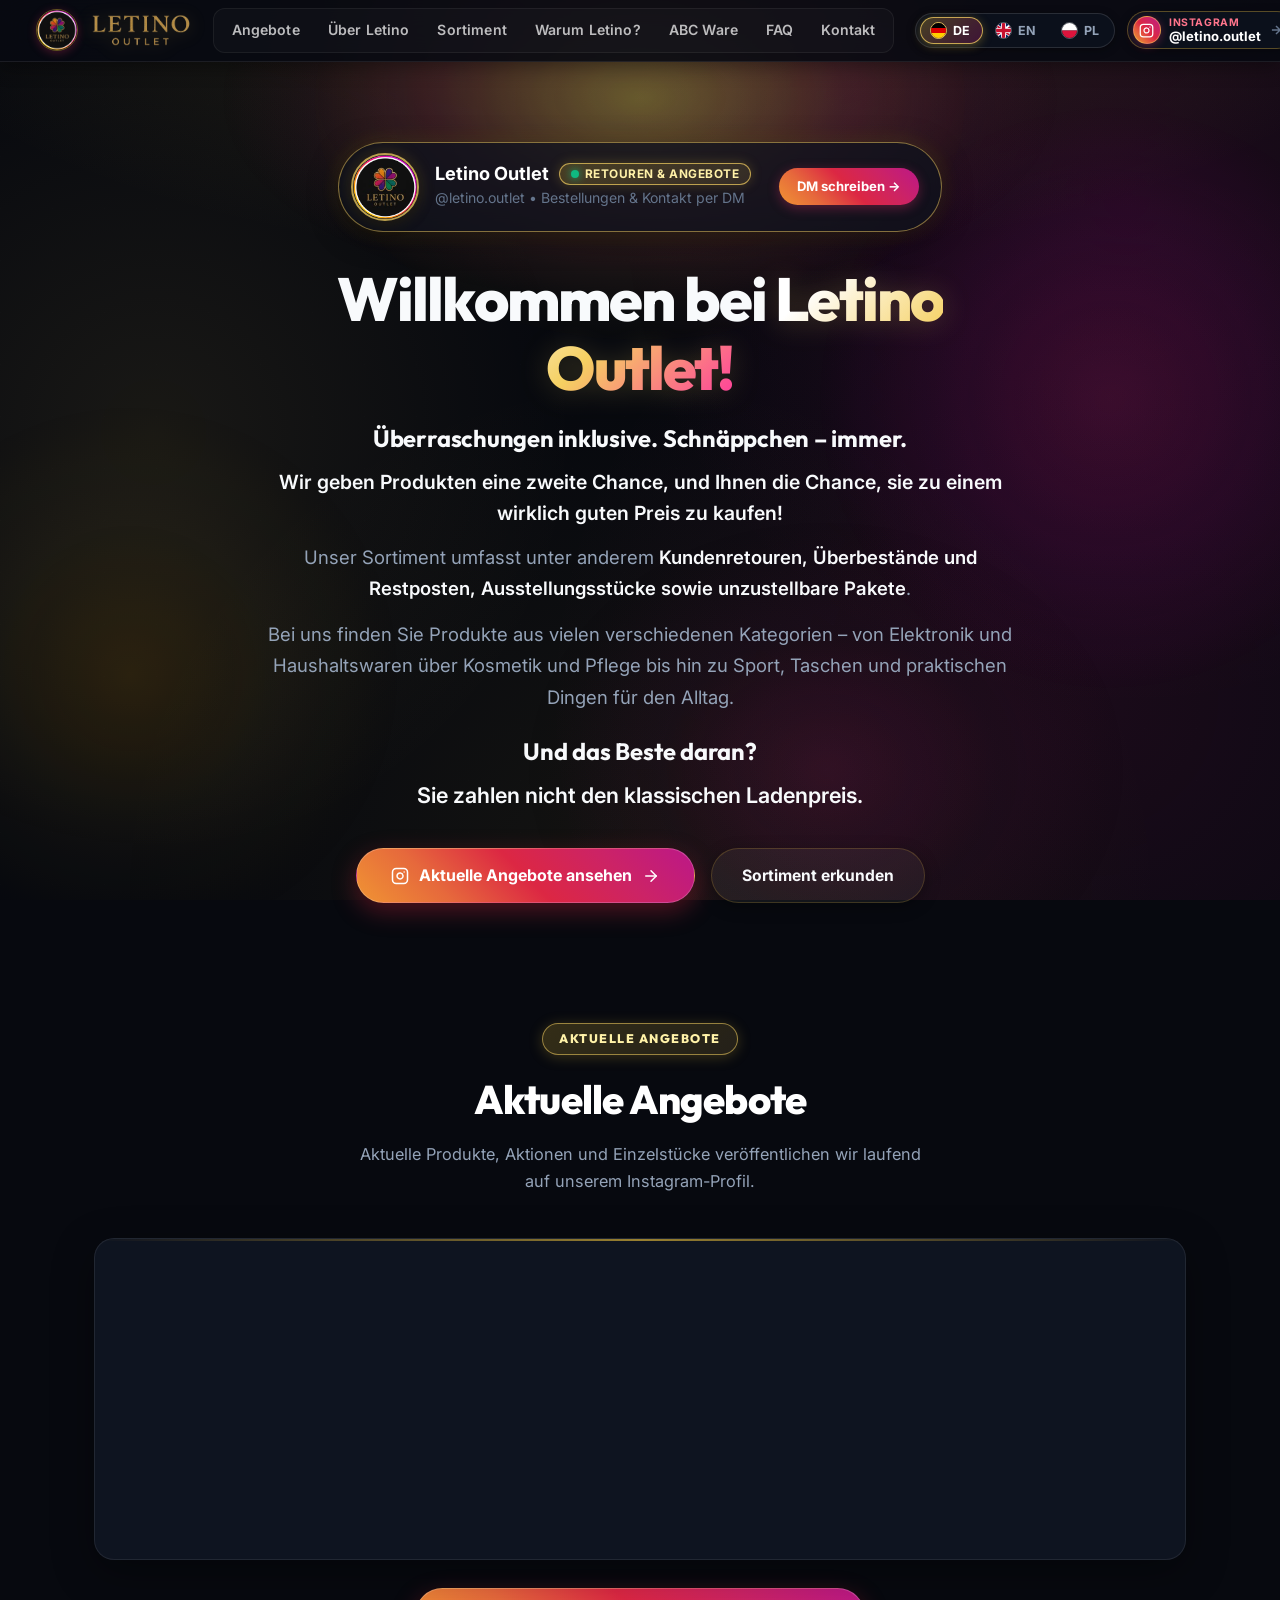
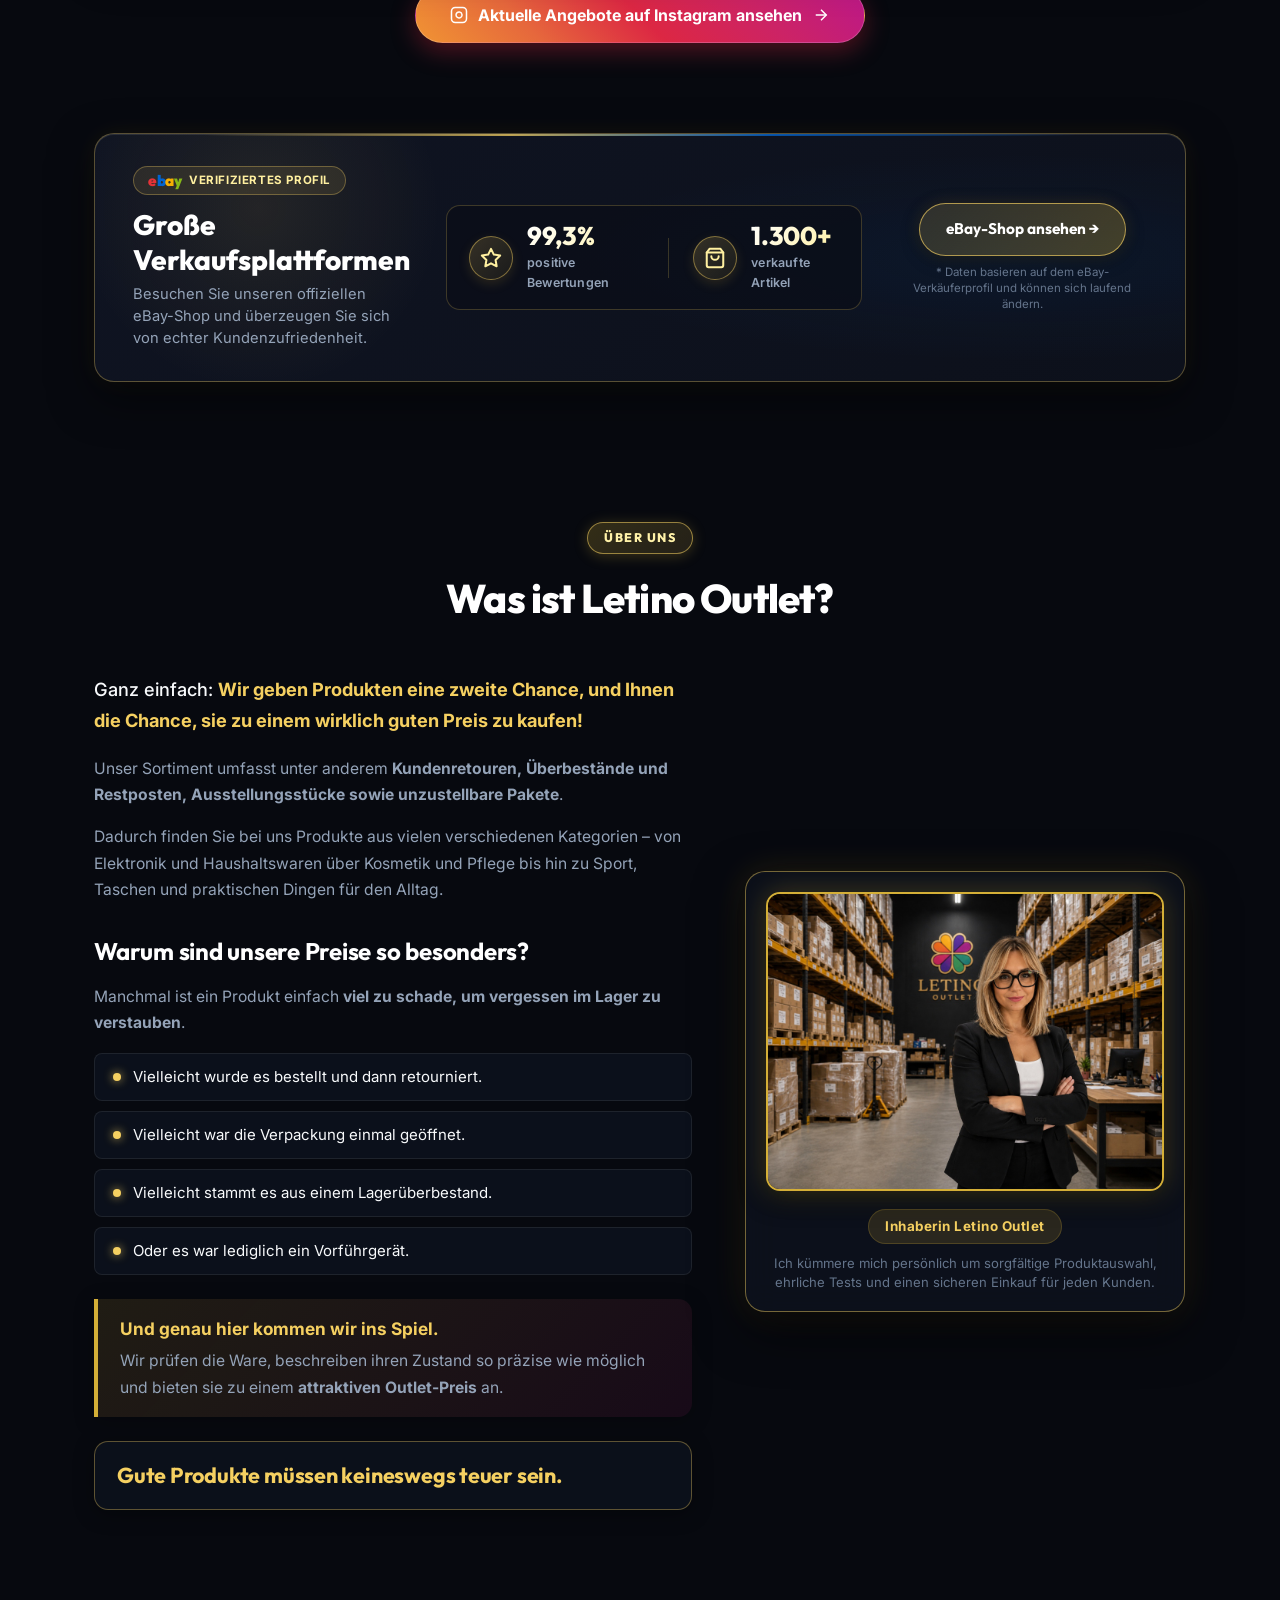
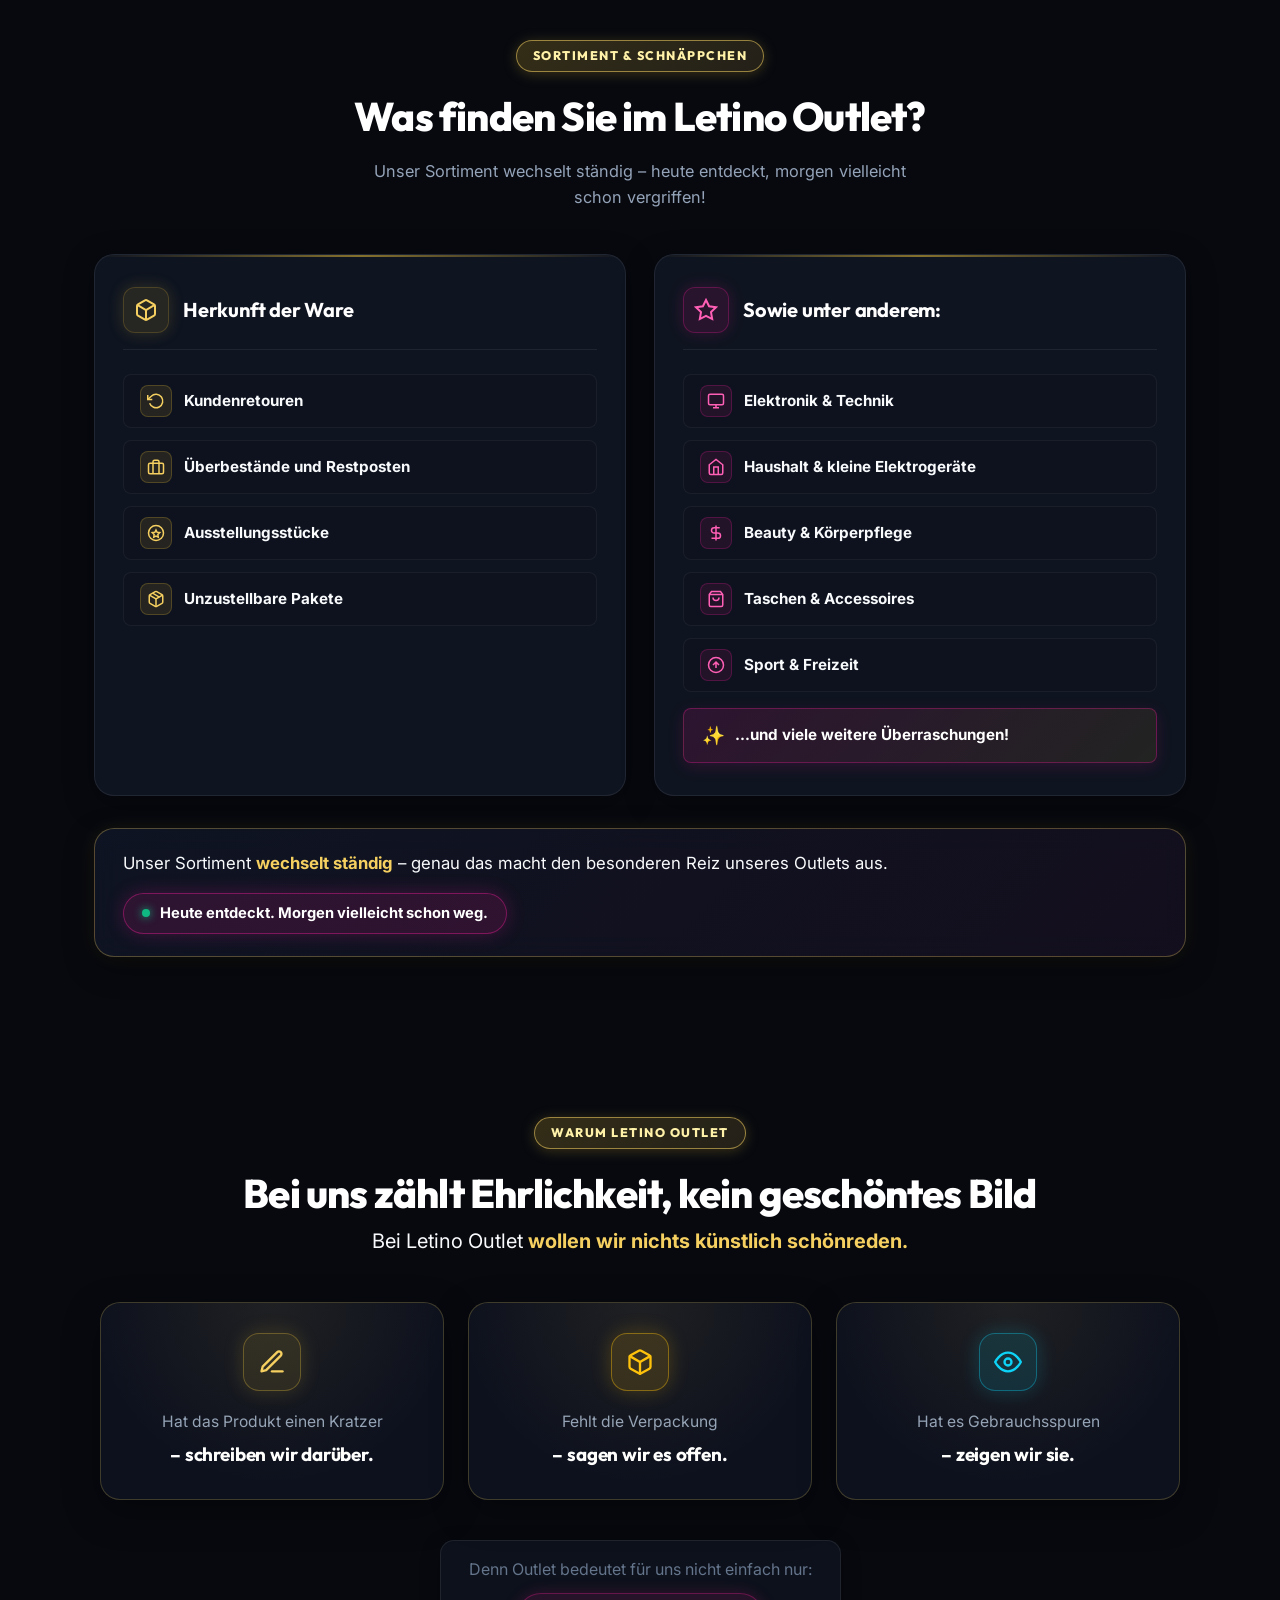
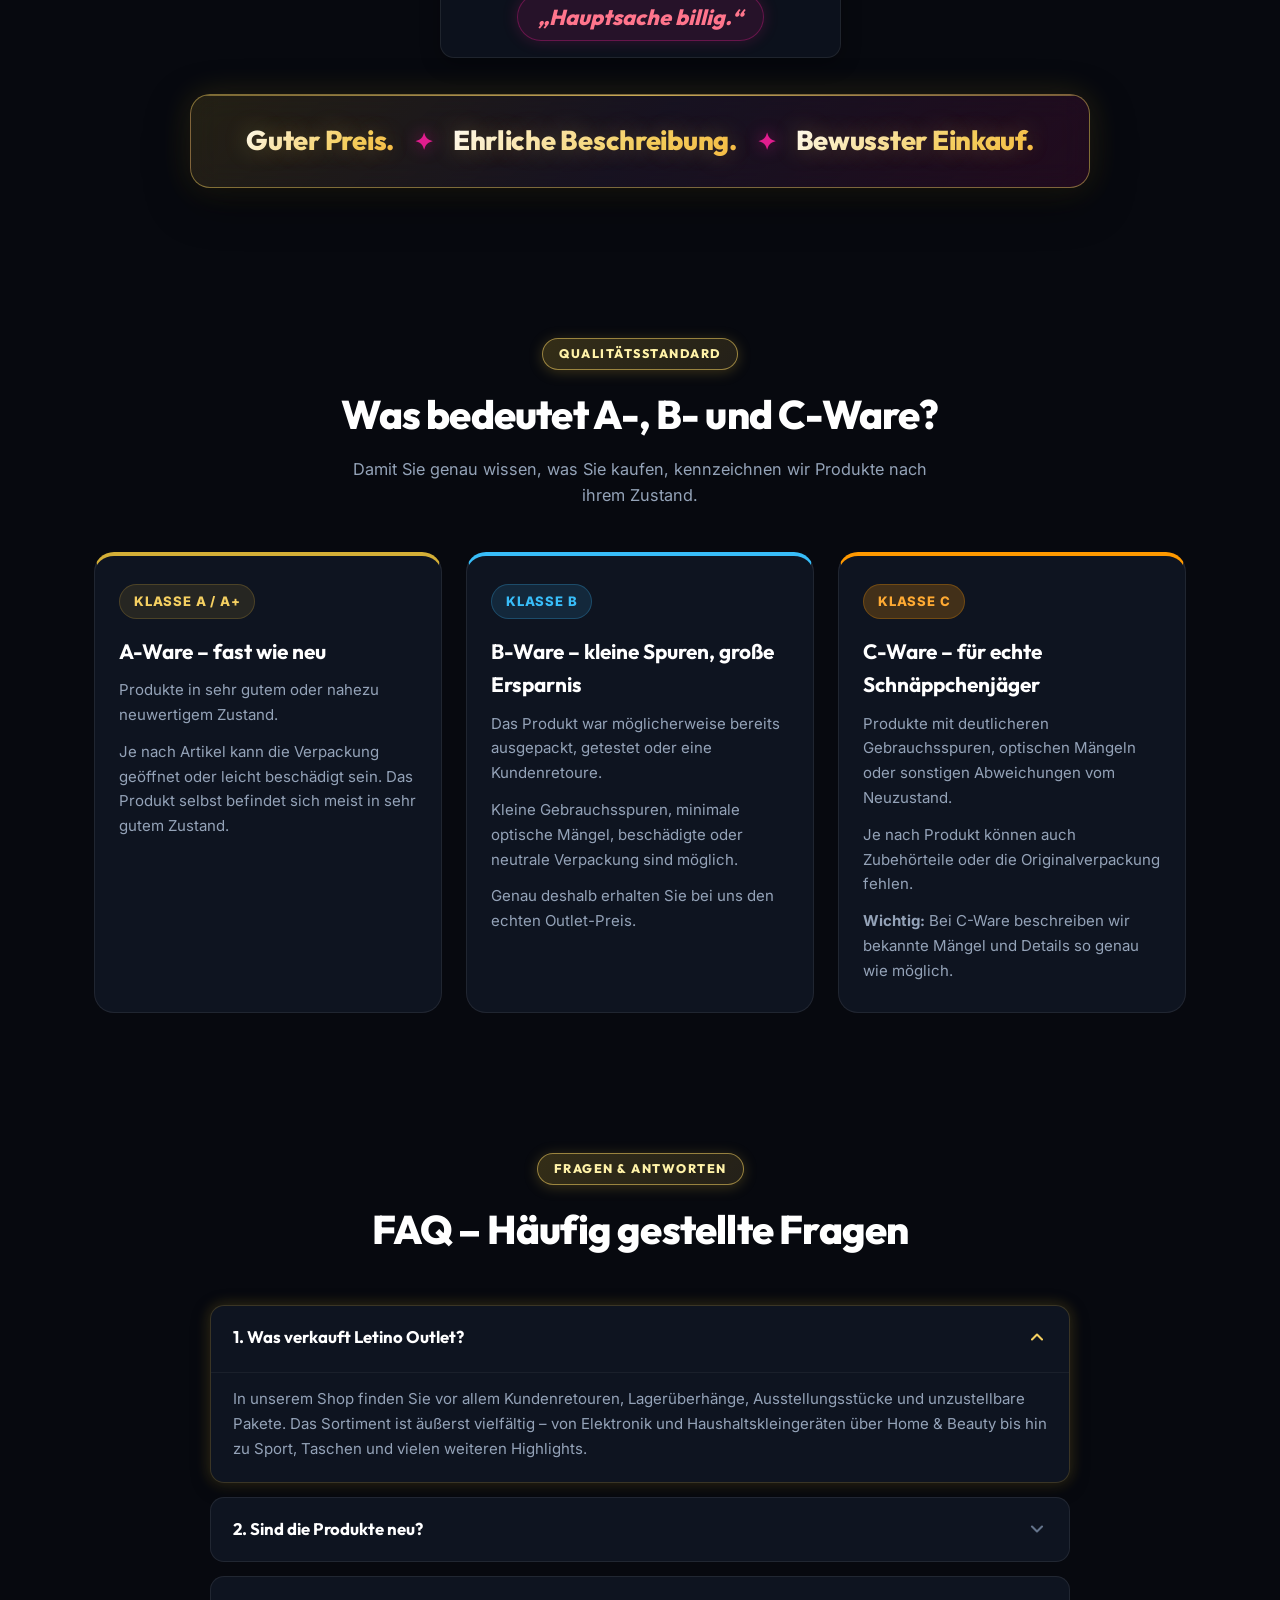
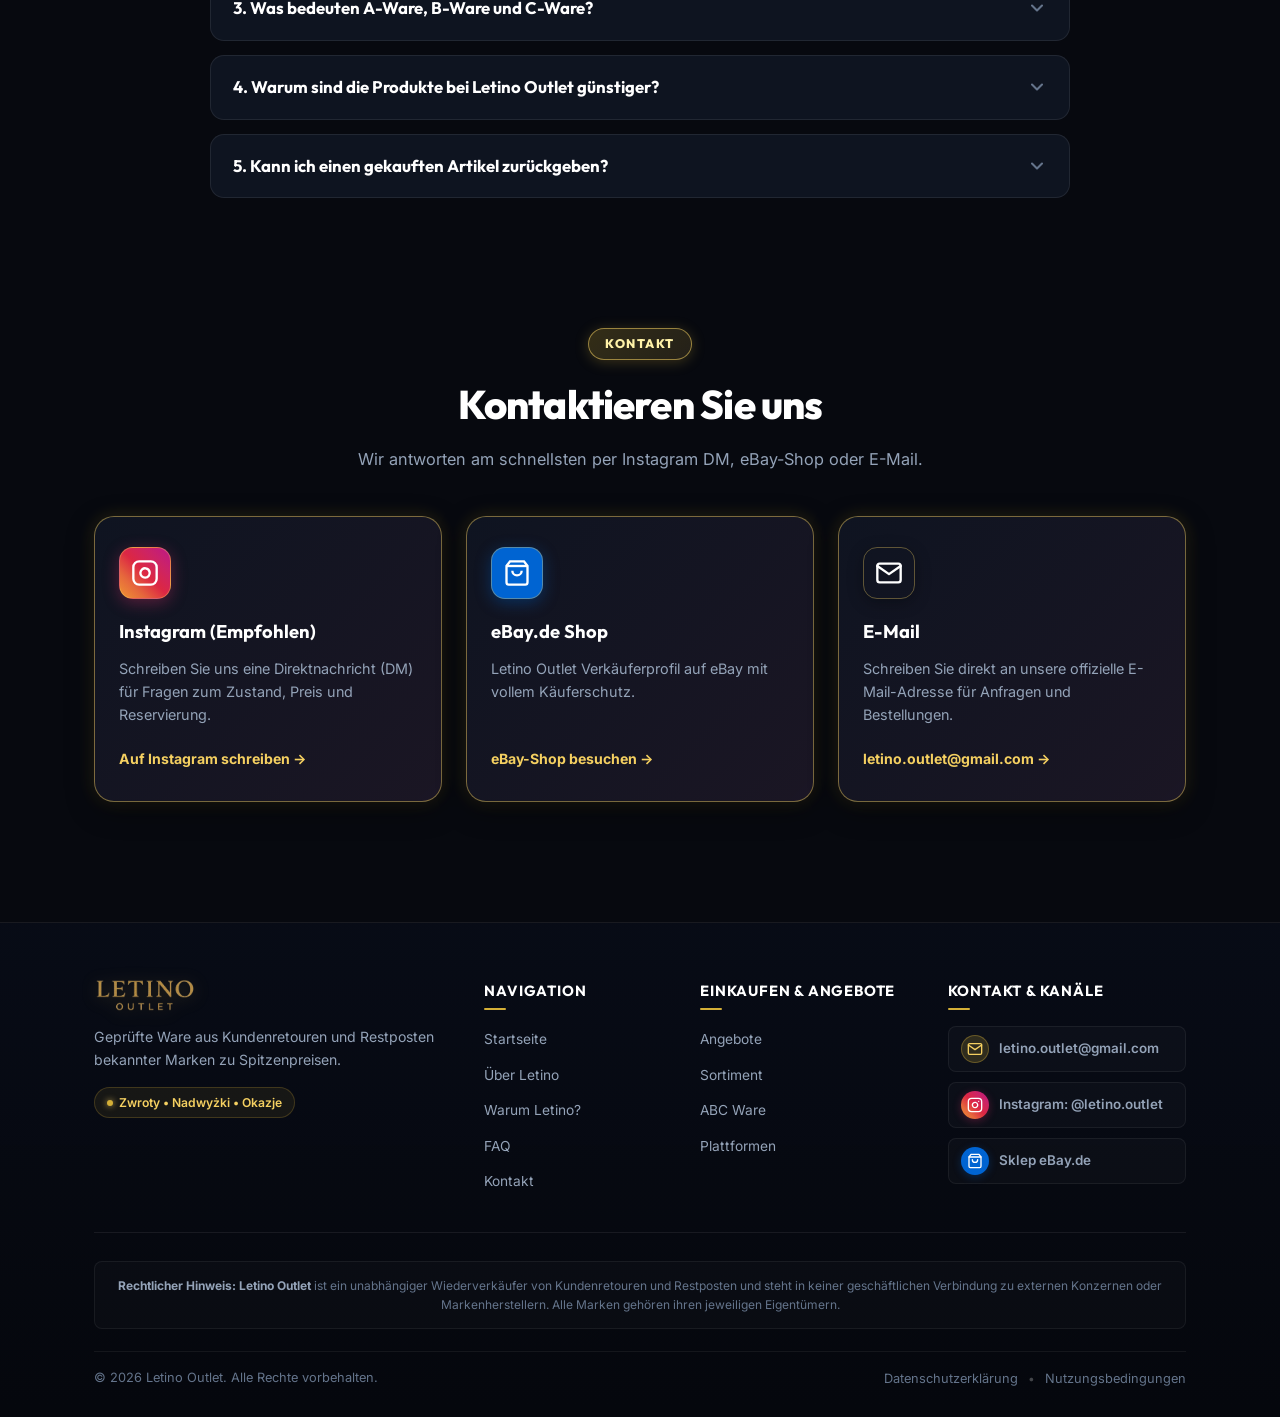
==== commit 02628ff8: "Integracja widgetu Zyff Instagram Feed w sekcji Aktualne Okazje" ====
--- a/index.html
+++ b/index.html
@@ -38,7 +38,7 @@
   <link href="https://fonts.googleapis.com/css2?family=Inter:wght@400;500;600;700&family=Outfit:wght@500;600;700;800&display=swap" rel="stylesheet">
   
   <!-- Style CSS z parametrem wersji przeciw pamięci podręcznej (cache) -->
-  <link rel="stylesheet" href="style.css?v=4.1">
+  <link rel="stylesheet" href="style.css?v=4.3">
 
   <!-- Google Analytics 4 (Właścicielka: wpisz swój identyfikator pomiaru G-XXXXXXXXXX) -->
   <script>
@@ -282,66 +282,28 @@
           <p class="section-subtext" data-i18n="section_subtext">Aktualne produkty, promocje i pojedyncze okazje publikujemy na bieżąco na naszym Instagramie.</p>
         </div>
 
-        <!-- Estetyczny placeholder przygotowany pod przyszły automatyczny feed z Instagrama -->
-        <div class="deals-placeholder-wrap" id="dealsPlaceholderWrap">
-          <div class="deals-placeholder-inner">
-            <div class="deals-placeholder-icon">
-              <svg viewBox="0 0 24 24" width="34" height="34" fill="none" stroke="currentColor" stroke-width="2" stroke-linecap="round" stroke-linejoin="round" aria-hidden="true">
-                <rect x="2" y="2" width="20" height="20" rx="5" ry="5"></rect>
-                <path d="M16 11.37A4 4 0 1 1 12.63 8 4 4 0 0 1 16 11.37z"></path>
-                <line x1="17.5" y1="6.5" x2="17.51" y2="6.5"></line>
-              </svg>
-            </div>
-            <p class="deals-placeholder-text" data-i18n="deals_placeholder_desc">
-              Aktualne produkty, promocje i pojedyncze okazje publikujemy na bieżąco na naszym Instagramie.
-            </p>
-            <div class="deals-placeholder-actions">
-              <a href="https://www.instagram.com/letino.outlet/" target="_blank" rel="noopener noreferrer" class="btn btn-ig-primary">
-                <svg class="ig-icon" viewBox="0 0 24 24" fill="none" stroke="currentColor" stroke-width="2" aria-hidden="true">
-                  <rect x="2" y="2" width="20" height="20" rx="5" ry="5"></rect>
-                  <path d="M16 11.37A4 4 0 1 1 12.63 8 4 4 0 0 1 16 11.37z"></path>
-                  <line x1="17.5" y1="6.5" x2="17.51" y2="6.5"></line>
-                </svg>
-                <span data-i18n="deals_btn_ig">Zobacz aktualne okazje na Instagramie</span>
-                <svg class="arrow-icon" viewBox="0 0 24 24" fill="none" stroke="currentColor" stroke-width="2" aria-hidden="true">
-                  <line x1="5" y1="12" x2="19" y2="12"></line>
-                  <polyline points="12 5 19 12 12 19"></polyline>
-                </svg>
-              </a>
-            </div>
-          </div>
-
-          <!-- Siatka slotów pod przyszły automatyczny feed -->
-          <div class="deals-placeholder-slots" id="instagramDealsFeed" aria-label="Sloty na feed Instagrama">
-            <div class="deals-slot-item">
-              <svg class="deals-slot-icon" viewBox="0 0 24 24" width="28" height="28" fill="none" stroke="currentColor" stroke-width="1.5">
-                <rect x="2" y="2" width="20" height="20" rx="5" ry="5"></rect>
-                <path d="M16 11.37A4 4 0 1 1 12.63 8 4 4 0 0 1 16 11.37z"></path>
-              </svg>
-              <span class="deals-slot-label" data-i18n="deals_slot_live">Instagram Live Feed</span>
-            </div>
-            <div class="deals-slot-item">
-              <svg class="deals-slot-icon" viewBox="0 0 24 24" width="28" height="28" fill="none" stroke="currentColor" stroke-width="1.5">
-                <rect x="2" y="2" width="20" height="20" rx="5" ry="5"></rect>
-                <path d="M16 11.37A4 4 0 1 1 12.63 8 4 4 0 0 1 16 11.37z"></path>
-              </svg>
-              <span class="deals-slot-label" data-i18n="deals_slot_live">Instagram Live Feed</span>
-            </div>
-            <div class="deals-slot-item">
-              <svg class="deals-slot-icon" viewBox="0 0 24 24" width="28" height="28" fill="none" stroke="currentColor" stroke-width="1.5">
-                <rect x="2" y="2" width="20" height="20" rx="5" ry="5"></rect>
-                <path d="M16 11.37A4 4 0 1 1 12.63 8 4 4 0 0 1 16 11.37z"></path>
-              </svg>
-              <span class="deals-slot-label" data-i18n="deals_slot_live">Instagram Live Feed</span>
-            </div>
-            <div class="deals-slot-item">
-              <svg class="deals-slot-icon" viewBox="0 0 24 24" width="28" height="28" fill="none" stroke="currentColor" stroke-width="1.5">
-                <rect x="2" y="2" width="20" height="20" rx="5" ry="5"></rect>
-                <path d="M16 11.37A4 4 0 1 1 12.63 8 4 4 0 0 1 16 11.37z"></path>
-              </svg>
-              <span class="deals-slot-label" data-i18n="deals_slot_live">Instagram Live Feed</span>
-            </div>
-          </div>
+        <!-- Zyff Instagram Feed widget -->
+        <div class="zyff-feed-wrapper">
+          <div class="zyff-instagram"
+               data-zyff-widget="instagram"
+               data-zyff-id="oiv-PpCWmIPbnA"></div>
+        </div>
+        <script src="https://www.zyff.app/w/instagram.js" defer></script>
+        <!-- End Zyff Instagram Feed widget -->
+
+        <div class="deals-cta-wrap">
+          <a href="https://www.instagram.com/letino.outlet/" target="_blank" rel="noopener noreferrer" class="btn btn-ig-primary">
+            <svg class="ig-icon" viewBox="0 0 24 24" fill="none" stroke="currentColor" stroke-width="2" aria-hidden="true">
+              <rect x="2" y="2" width="20" height="20" rx="5" ry="5"></rect>
+              <path d="M16 11.37A4 4 0 1 1 12.63 8 4 4 0 0 1 16 11.37z"></path>
+              <line x1="17.5" y1="6.5" x2="17.51" y2="6.5"></line>
+            </svg>
+            <span data-i18n="deals_btn_ig">Zobacz wszystkie okazje na Instagramie</span>
+            <svg class="arrow-icon" viewBox="0 0 24 24" fill="none" stroke="currentColor" stroke-width="2" aria-hidden="true">
+              <line x1="5" y1="12" x2="19" y2="12"></line>
+              <polyline points="12 5 19 12 12 19"></polyline>
+            </svg>
+          </a>
         </div>
       </div>
     </section>
--- a/style.css
+++ b/style.css
@@ -4352,23 +4352,24 @@
 }
 
 /* ==========================================================================
-   PLACEHOLDER POD AUTOMATYCZNY FEED INSTAGRAMA W SEKCJI OKAZJI
+   ZYFF INSTAGRAM FEED WIDGET
    ========================================================================== */
-.deals-placeholder-wrap {
+.zyff-feed-wrapper {
   margin-top: 36px;
+  width: 100%;
+  max-width: 100%;
+  position: relative;
+  border-radius: var(--radius-lg);
+  overflow: hidden;
   background: var(--bg-card);
   border: 1px solid var(--border-subtle);
-  border-radius: var(--radius-lg);
-  padding: 44px 32px;
-  text-align: center;
   box-shadow: 0 12px 40px rgba(0, 0, 0, 0.35);
   backdrop-filter: blur(14px);
   -webkit-backdrop-filter: blur(14px);
-  position: relative;
-  overflow: hidden;
-}
-
-.deals-placeholder-wrap::before {
+  padding: 20px;
+}
+
+.zyff-feed-wrapper::before {
   content: '';
   position: absolute;
   top: 0;
@@ -4379,73 +4380,21 @@
   opacity: 0.7;
 }
 
-.deals-placeholder-inner {
-  max-width: 620px;
-  margin: 0 auto;
-  display: flex;
-  flex-direction: column;
-  align-items: center;
-  gap: 18px;
-}
-
-.deals-placeholder-icon {
-  width: 64px;
-  height: 64px;
-  border-radius: 18px;
-  background: linear-gradient(135deg, rgba(225, 29, 142, 0.16) 0%, rgba(212, 175, 55, 0.14) 100%);
-  border: 1px solid rgba(225, 29, 142, 0.35);
-  color: #ff60b6;
-  display: flex;
-  align-items: center;
+.zyff-instagram {
+  width: 100%;
+  min-height: 280px;
+  display: block;
+}
+
+.zyff-feed-wrapper [data-zyff-root] {
+  width: 100%;
+  display: block;
+}
+
+.deals-cta-wrap {
+  display: flex;
   justify-content: center;
-  box-shadow: 0 0 24px rgba(225, 29, 142, 0.25);
-}
-
-.deals-placeholder-text {
-  font-size: 1.05rem;
-  color: var(--text-secondary);
-  line-height: 1.6;
-  margin: 0;
-}
-
-.deals-placeholder-slots {
-  display: grid;
-  grid-template-columns: repeat(4, 1fr);
-  gap: 16px;
-  width: 100%;
-  margin-top: 24px;
-}
-
-.deals-slot-item {
-  border: 1px dashed rgba(255, 255, 255, 0.12);
-  background: rgba(14, 19, 31, 0.45);
-  border-radius: var(--radius-md);
-  padding: 24px 14px;
-  display: flex;
-  flex-direction: column;
-  align-items: center;
-  justify-content: center;
-  gap: 10px;
-  min-height: 140px;
-  transition: var(--transition);
-}
-
-.deals-slot-item:hover {
-  border-color: rgba(245, 208, 97, 0.35);
-  background: rgba(24, 32, 52, 0.65);
-}
-
-.deals-slot-icon {
-  color: var(--text-muted);
-  opacity: 0.6;
-}
-
-.deals-slot-label {
-  font-size: 0.78rem;
-  color: var(--text-muted);
-  font-weight: 600;
-  letter-spacing: 0.5px;
-  text-transform: uppercase;
+  margin-top: 28px;
 }
 
 /* ==========================================================================
@@ -4466,9 +4415,6 @@
     grid-template-columns: 1fr;
     gap: 20px;
   }
-  .deals-placeholder-slots {
-    grid-template-columns: repeat(2, 1fr);
-  }
   .what-find-grid {
     grid-template-columns: 1fr;
     gap: 20px;
@@ -4565,11 +4511,10 @@
     flex-direction: column;
     align-items: flex-start;
   }
-  .deals-placeholder-slots {
-    grid-template-columns: 1fr;
-  }
-  .deals-placeholder-wrap {
-    padding: 32px 18px;
+  .zyff-feed-wrapper {
+    padding: 12px;
+    margin-top: 24px;
+    border-radius: var(--radius-md);
   }
   .dynamic-banner-urgency {
     width: 100%;
